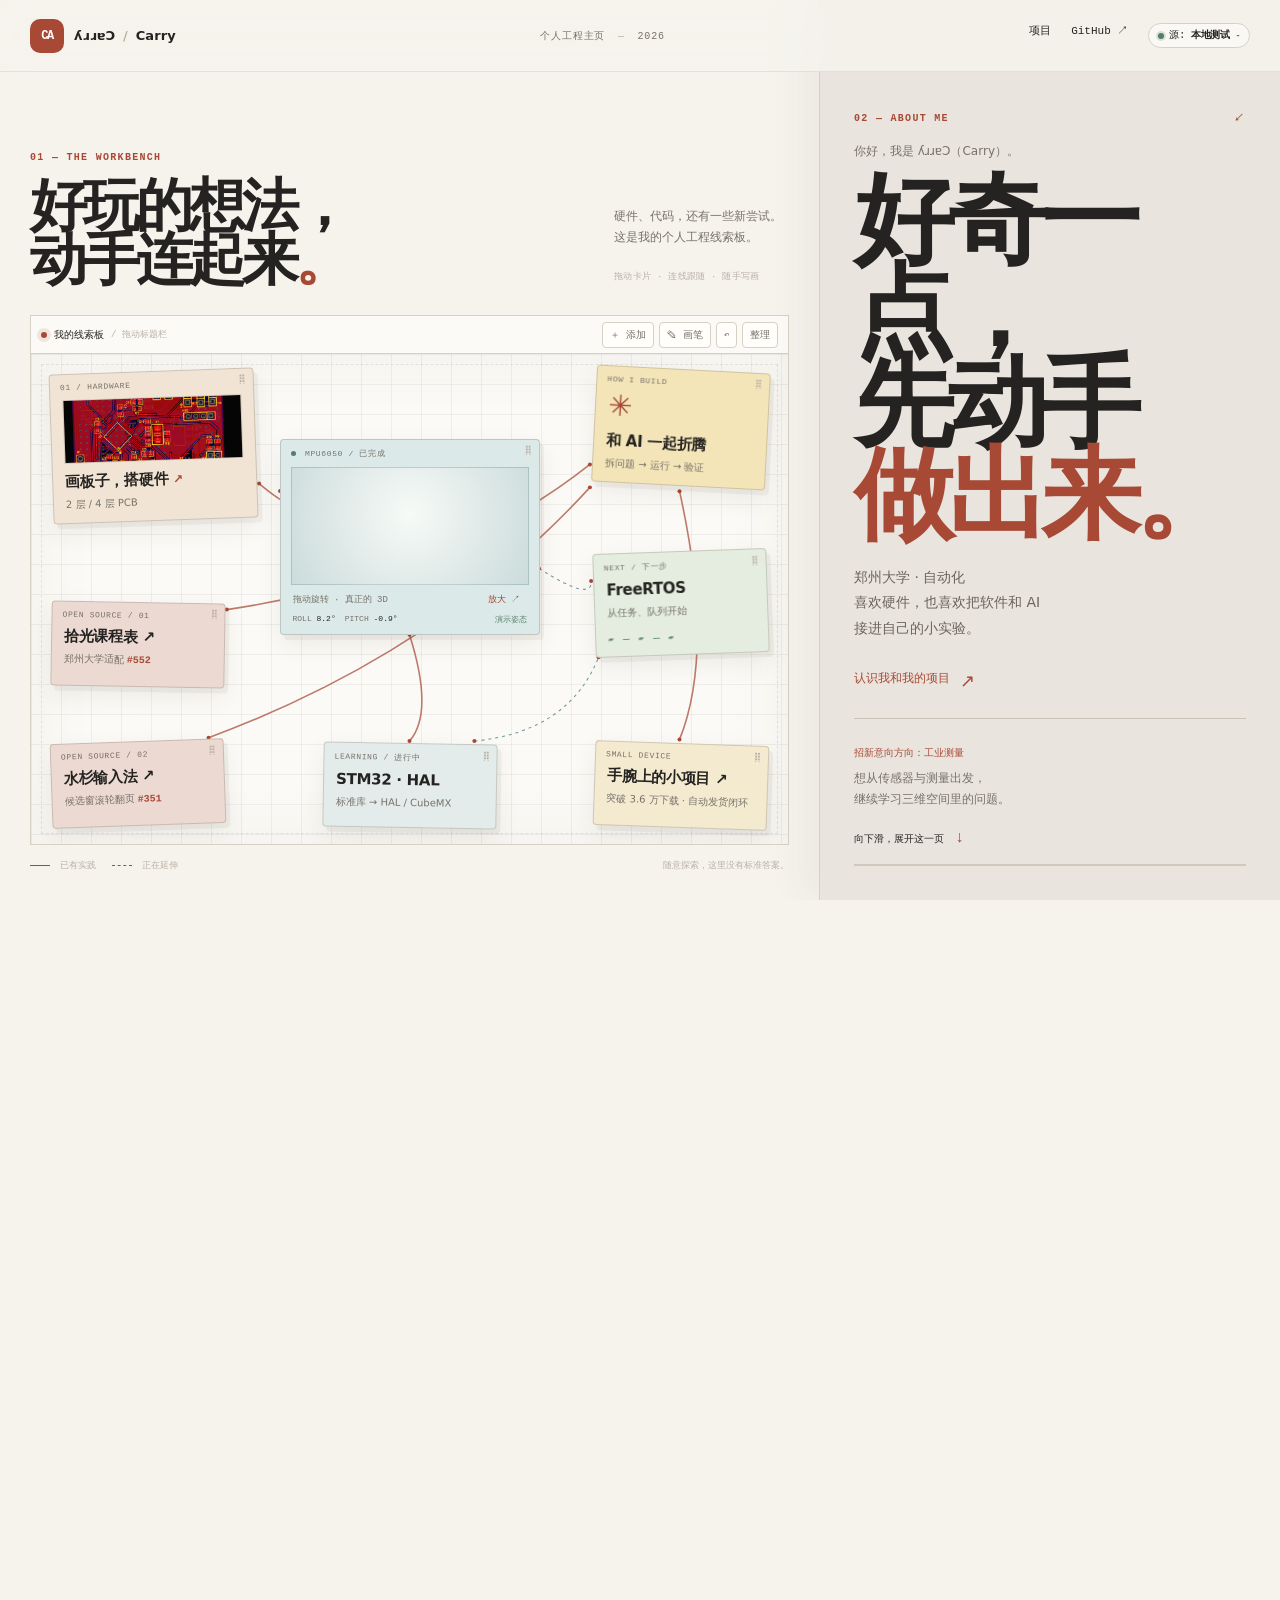
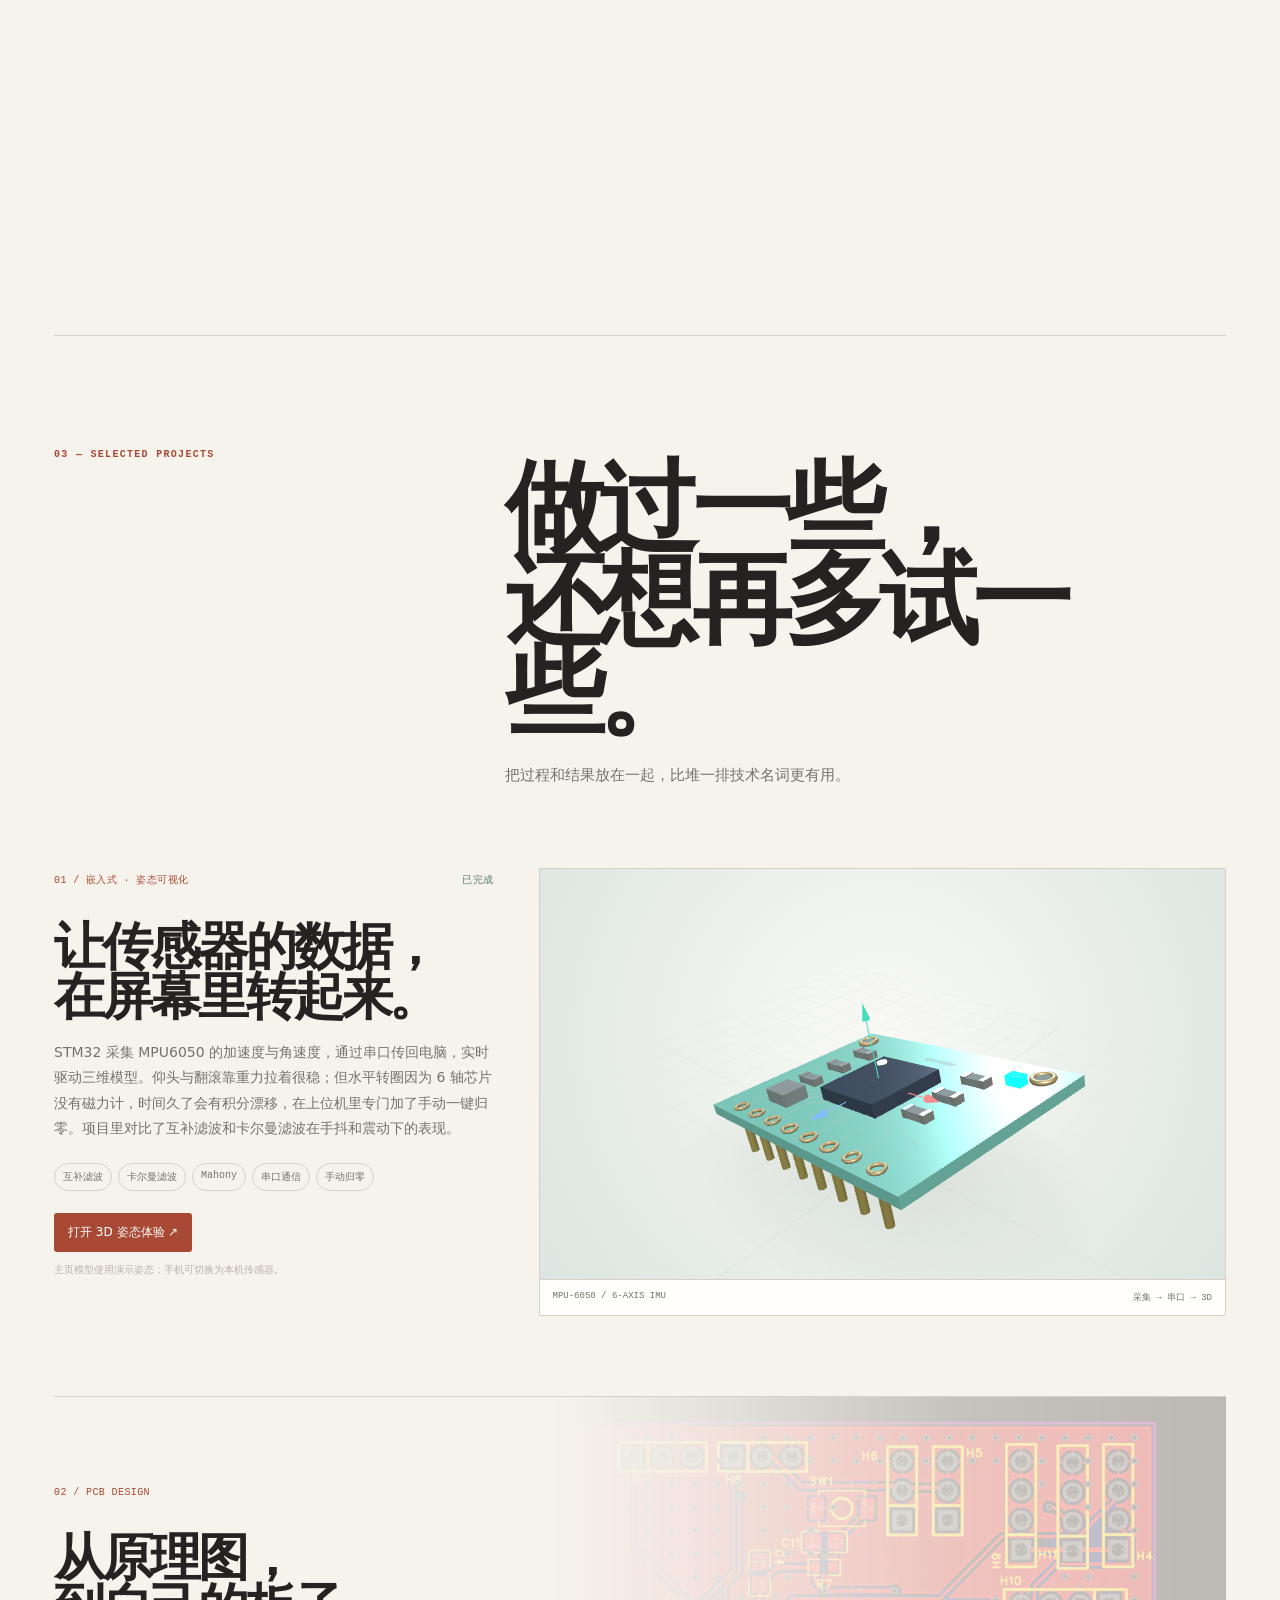
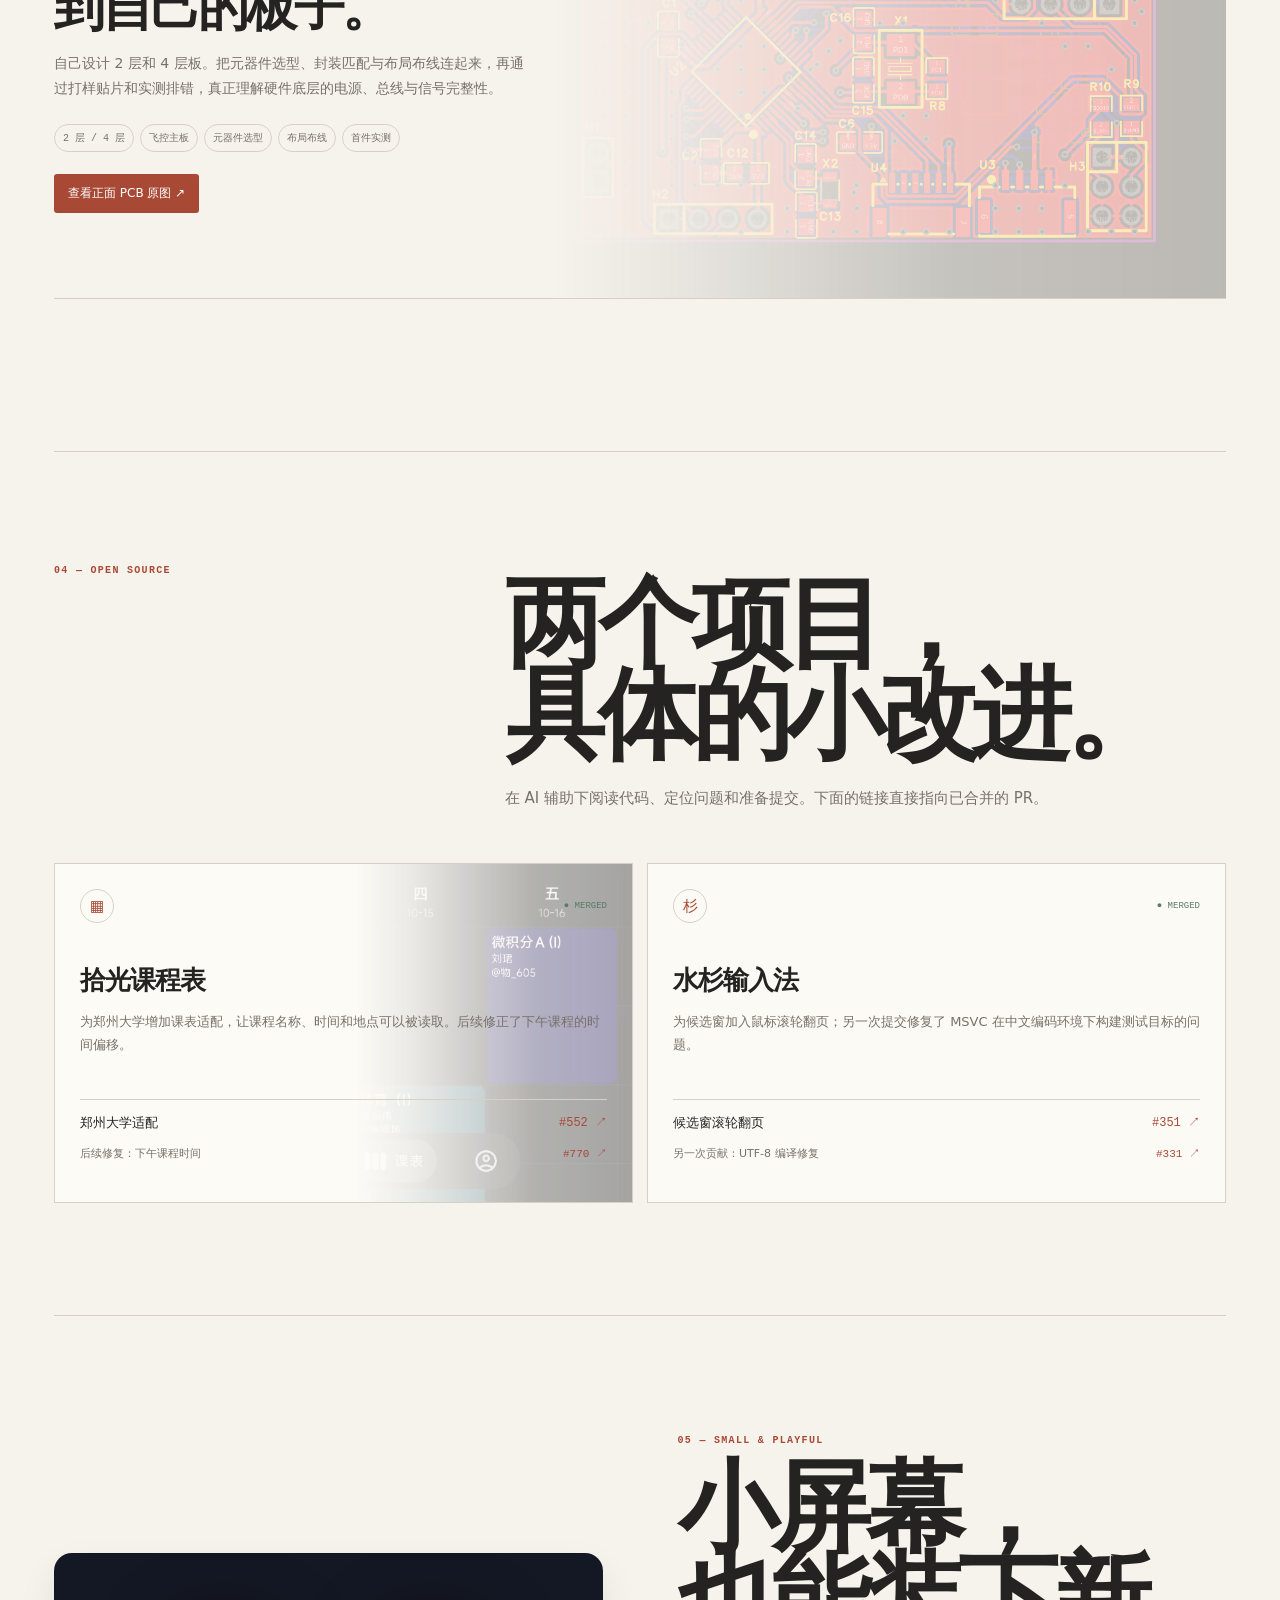
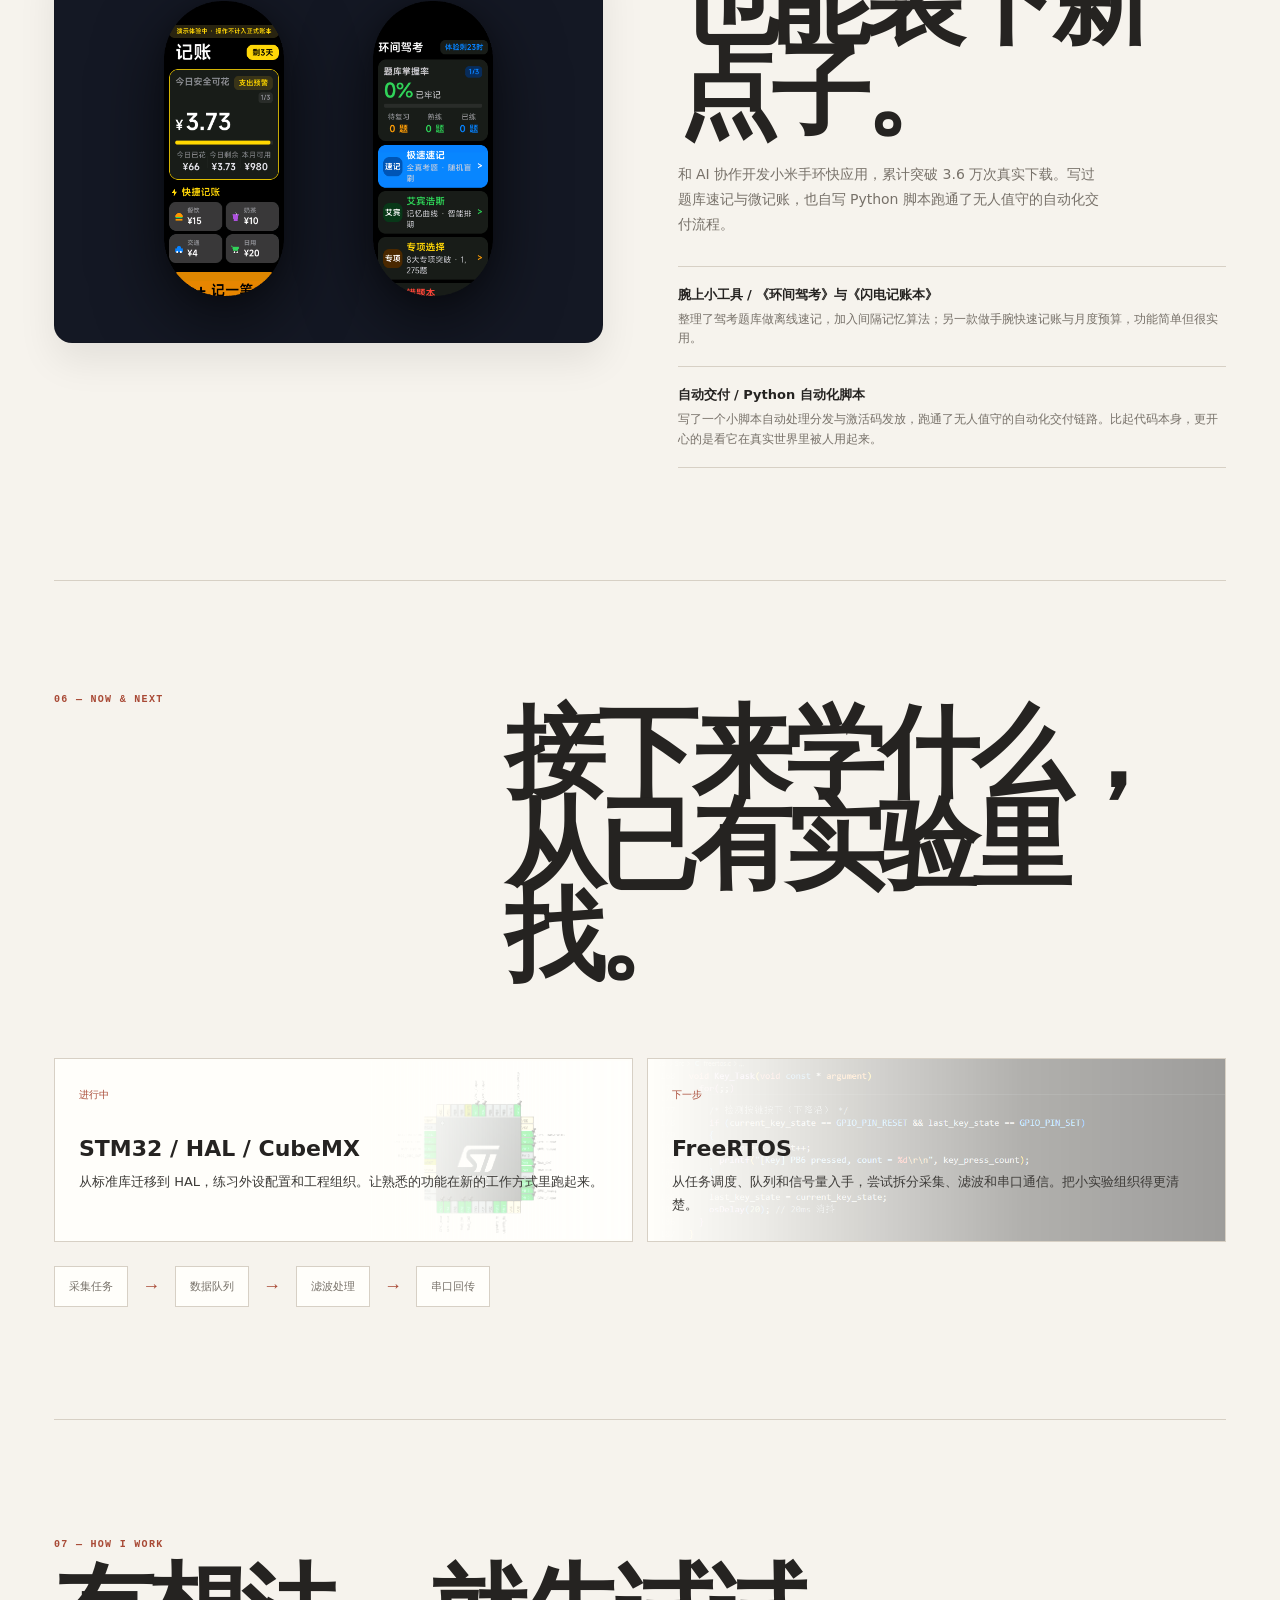
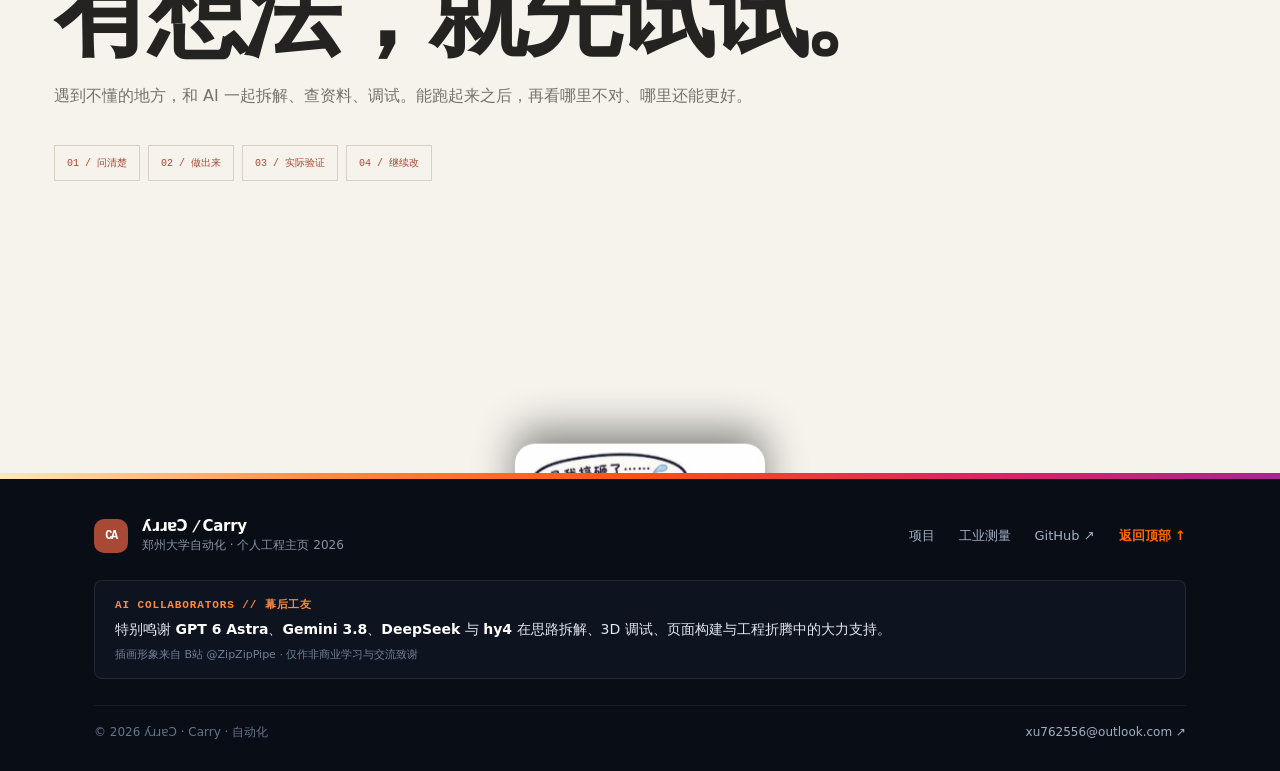
==== index.html @ edf22699 "feat(switcher): wire Netlify mirror (bi-lab-pro.netlify.app) and auto-highlight active source" ====
<!doctype html>
<html lang="zh-CN">
<head>
<meta charset="utf-8"><meta name="viewport" content="width=device-width,initial-scale=1,viewport-fit=cover">
<meta name="theme-color" content="#f6f3ed"><meta name="description" content="ʎɹɹɐƆ (Carry) 的个人工程线索板：PCB、MPU6050 姿态可视化、开源贡献和 AI 协作。">
<title>ʎɹɹɐƆ · Carry · 个人工程线索板</title>
<link rel="icon" href="data:image/svg+xml,%3Csvg xmlns='http://www.w3.org/2000/svg' viewBox='0 0 48 48'%3E%3Crect width='48' height='48' rx='10' fill='%23a84935'/%3E%3Ctext x='8' y='32' fill='white' font-size='24'%3EKR%3C/text%3E%3C/svg%3E">
<link rel="stylesheet" href="assets/v2/site.css">
<script defer src="assets/v2/three.min.js"></script><script defer src="assets/v2/OrbitControls.js"></script><script defer src="assets/v2/imu-model.js"></script><script defer src="assets/v2/scene.js"></script><script defer src="assets/v2/site.js"></script>
</head>
<body>
<a class="skip" href="#projects">跳到项目内容</a>
<header class="site-header"><a href="#top" class="brand"><span class="brand-symbol">CA</span><span>ʎɹɹɐƆ <i>/</i> Carry</span></a><span class="header-center">个人工程主页 <span>—</span> 2026</span><nav><a href="#projects">项目</a><a href="https://github.com/LilyCarry" target="_blank" rel="noopener">GitHub ↗</a><div class="node-switcher" id="node-switcher"><button class="node-toggle" id="node-toggle" aria-haspopup="true" aria-expanded="false" title="切换部署镜像源"><span class="node-dot"></span><span class="node-label">源: <b id="node-current-name">GitHub</b></span><span class="node-arrow">▾</span></button><div class="node-menu" id="node-menu" hidden><div class="node-menu-head">切换镜像源 / SELECT MIRROR</div><div class="node-list"><a class="node-item" href="https://lilycarry.github.io/biped-lab-profile/" data-host="lilycarry.github.io"><div class="node-item-info"><span class="node-name">GitHub Pages</span><span class="node-desc">国际主源 · 实时构建</span></div><span class="node-tag tag-live">主源</span></a><a class="node-item is-placeholder" href="javascript:void(0)" data-target="https://biped-lab-profile.pages.dev/" data-name="Cloudflare Pages"><div class="node-item-info"><span class="node-name">Cloudflare Pages</span><span class="node-desc">全球边缘 CDN · 高速直连</span></div><span class="node-tag tag-placeholder">待挂载</span></a><a class="node-item" href="https://bi-lab-pro.netlify.app/" data-host="bi-lab-pro.netlify.app" data-name="Netlify"><div class="node-item-info"><span class="node-name">Netlify</span><span class="node-desc">全冗余备用集群</span></div><span class="node-tag tag-live">实时</span></a><a class="node-item is-placeholder" href="javascript:void(0)" data-target="#" data-name="AliCloud 专线"><div class="node-item-info"><span class="node-name">AliCloud 专线</span><span class="node-desc">国内云主机 · 物理冷备</span></div><span class="node-tag tag-placeholder">内部备用</span></a></div></div></div></nav></header>
<main id="top">
<section class="hero-track" id="hero-track" aria-label="互动线索板与个人介绍">
<div class="hero-sticky" id="hero-sticky">
<div class="workbench" id="workbench">
<div class="board-intro"><div><div class="eyebrow">01 — THE WORKBENCH</div><h1>好玩的想法，<br>动手连起来<span>。</span></h1></div><div class="intro-side"><p>硬件、代码，还有一些新尝试。<br>这是我的个人工程线索板。</p><span class="hint-desktop">拖动卡片 · 连线跟随 · 随手写画</span><span class="hint-mobile">点开项目，或试试 3D 姿态互动</span></div></div>
<div class="board-shell">
<div class="board-bar"><span class="board-label"><span class="live-dot"></span> 我的线索板 <small>/ 拖动标题栏</small></span><div class="tools"><button id="add-clue" aria-label="添加便签或贴纸">＋ 添加</button><button id="pen-toggle" aria-pressed="false">✎ 画笔</button><button id="undo-ink" title="撤销上一笔">↶</button><button id="arrange" title="恢复预设节点位置，保留你的便签">整理</button></div><button class="mobile-model" data-model-open>体验 3D ↗</button></div>
<div class="board" id="board"><svg id="threads" aria-hidden="true"></svg><canvas id="ink" aria-label="涂鸦层"></canvas>
<article class="clue clue-pcb" data-id="pcb" data-x="0.015" data-y="0.015" style="--tilt:-2deg"><div class="drag-handle"><span>01 / HARDWARE</span><span>⠿</span></div><a href="#pcb-project" class="clue-link"><img src="assets/fc_pcb_top.png" alt="四层 PCB 的实际布局截图"><strong>画板子，搭硬件 <span>↗</span></strong><small>2 层 / 4 层 PCB</small></a></article>
<article class="clue clue-imu" data-id="imu" data-x="0.50" data-y="0.27" style="--tilt:0deg"><div class="drag-handle"><span><b class="tiny-dot"></b> MPU6050 / 已完成</span><span>⠿</span></div><div class="model-viewport" id="mini-stage" aria-label="可旋转的 MPU6050 三维模型"><span class="model-loading">正在载入三维模型…</span></div><div class="model-caption"><span>拖动旋转 · 真正的 3D</span><button data-model-open aria-label="放大 MPU6050 三维模型">放大 ↗</button></div><div class="mini-telemetry"><span>ROLL <b data-mini-roll>0.0°</b></span><span>PITCH <b data-mini-pitch>0.0°</b></span><span class="demo-badge">演示姿态</span></div></article>
<article class="clue clue-ai" data-id="ai" data-x="0.985" data-y="0.01" style="--tilt:3deg"><div class="drag-handle"><span>HOW I BUILD</span><span>⠿</span></div><a class="clue-link" href="#approach"><span class="pixel-star" aria-hidden="true">✳</span><strong>和 AI 一起折腾</strong><small>拆问题 → 运行 → 验证</small></a></article>
<article class="clue clue-pr" data-id="schedule" data-x="0.015" data-y="0.62" style="--tilt:1deg"><div class="drag-handle"><span>OPEN SOURCE / 01</span><span>⠿</span></div><a href="https://github.com/ShiGuangSchedule/shiguang_warehouse/pull/552" target="_blank" rel="noopener" class="clue-link"><strong>拾光课程表 ↗</strong><small>郑州大学适配 <b>#552</b></small></a></article>
<article class="clue clue-pr" data-id="ime" data-x="0.015" data-y="0.985" style="--tilt:-2deg"><div class="drag-handle"><span>OPEN SOURCE / 02</span><span>⠿</span></div><a href="https://github.com/metasequoiaime/msime-windows/pull/351" target="_blank" rel="noopener" class="clue-link"><strong>水杉输入法 ↗</strong><small>候选窗滚轮翻页 <b>#351</b></small></a></article>
<article class="clue clue-learn" data-id="rtos" data-x="0.985" data-y="0.51" style="--tilt:-2deg"><div class="drag-handle"><span>NEXT / 下一步</span><span>⠿</span></div><a href="#learning" class="clue-link"><strong>FreeRTOS</strong><small>从任务、队列开始</small><span class="task-icons">▰ ─ ▰ ─ ▰</span></a></article>
<article class="clue clue-hal" data-id="hal" data-x="0.50" data-y="0.99" style="--tilt:1deg"><div class="drag-handle"><span>LEARNING / 进行中</span><span>⠿</span></div><a href="#learning" class="clue-link"><strong>STM32 · HAL</strong><small>标准库 → HAL / CubeMX</small></a></article>
<article class="clue clue-band" data-id="band" data-x="0.985" data-y="0.99" style="--tilt:2deg"><div class="drag-handle"><span>SMALL DEVICE</span><span>⠿</span></div><a href="#band-project" class="clue-link"><strong>手腕上的小项目 ↗</strong><small>突破 3.6 万下载 · 自动发货闭环</small></a></article>
</div>
<div class="board-foot"><span><i class="legend-line"></i> 已有实践 <i class="legend-line dashed"></i> 正在延伸</span><span>随意探索，这里没有标准答案。</span></div>
</div></div>
<aside class="feature-panel" id="feature-panel"><div class="panel-compact" id="panel-compact"><div class="eyebrow">02 — ABOUT ME <span>↙</span></div><div class="compact-body"><span class="name-label">你好，我是 ʎɹɹɐƆ（Carry）。</span><h2>好奇一点，<br>先动手<br><em>做出来。</em></h2><p>郑州大学 · 自动化<br>喜欢硬件，也喜欢把软件和 AI<br>接进自己的小实验。</p><a href="#direction" class="panel-cta">认识我和我的项目 <span>↗</span></a></div><div class="compact-bottom"><span class="direction-tag">招新意向方向：工业测量</span><p>想从传感器与测量出发，<br>继续学习三维空间里的问题。</p><button id="expand-button">向下滑，展开这一页 <span>↓</span></button><div class="scroll-meter"><span></span></div></div></div>
<div class="panel-full" id="panel-full" aria-hidden="true" inert><canvas id="pointcloud-canvas" class="pointcloud-canvas" aria-hidden="true"></canvas><div class="full-header"><span class="eyebrow">02 — A CLOSER LOOK</span><span>郑州大学自动化 · 个人工程主页</span></div><div class="full-grid"><div><span class="name-label">双足实验室招新意向 // 工业测量与 3D</span><h2><span class="nobr">工业测量</span><span>，</span><br><span class="nobr">从一个真实的</span><br><em>问题开始。</em></h2><p>做过 PCB，也把 MPU6050 的数据变成了电脑上的三维姿态。我想沿着这些实验继续学，理解怎样采集可靠的数据、看清误差，再把结果用起来。</p><a class="text-link" href="#projects">往下看具体项目 ↘</a></div><div class="full-notes"><div><span>01 / 已有实践</span><h3>跑通基础链路</h3><p>2 / 4 层 PCB 打样调试、MPU6050 姿态采集；也做过很基础的 DHT22 温湿度与红外人在雷达，用来对房间状态做简单量化。知道怎么把物理量变成数字，但也切实体会到漂移和噪声有多烦人。</p></div><div><span>02 / 为什么是测量</span><h3>看清现实的尺度</h3><p>控制的前提是测量。不管是运动体姿态还是空间重建，只要传感器测不准、有漂移，上层的决策和模型就无从谈起。</p></div><div><span>03 / 想尝试的方向</span><h3>把真实世界量准</h3><p>无论是机械臂抓零件还是机器人走平路，第一步都得先知道眼前的东西有多远、歪了多少度。未来想在实验室学习工业相机与测距传感器的标定和测量，搞明白怎么在震动和反光里把干扰滤掉，把物理世界量得稳稳当当。</p></div></div></div><div class="full-footer"><span>硬件 → 数据 → 滤波纠偏 → 三维空间</span><span>继续向下，查看项目 ↓</span></div></div>
</aside></div></section>
<div class="page-content">
<section class="direction-mobile" id="direction"><span class="eyebrow">双足实验室招新 · 意向方向：工业测量</span><h2><span class="nobr">从基础传感器，</span><br><span class="nobr">到把空间和距离量准。</span></h2><p>做过温湿度、人体红外和 MPU6050 姿态。最直观的体会就是：现实里的传感器全是噪声和抖动，如果前面测不准，后面算得再漂亮也没用。未来想在实验室系统学习工业测量，理解怎样用相机和测距传感器看清真实空间里的尺寸、距离与误差。</p></section>
<section class="section" id="projects"><div class="section-heading"><span class="eyebrow">03 — SELECTED PROJECTS</span><div><h2>做过一些，<br>还想再多试一些。</h2><p>把过程和结果放在一起，比堆一排技术名词更有用。</p></div></div>
<article class="project-feature" id="imu-project"><div class="project-copy"><div class="project-meta"><span>01 / 嵌入式 · 姿态可视化</span><span class="status">已完成</span></div><h3>让传感器的数据，<br>在屏幕里转起来。</h3><p>STM32 采集 MPU6050 的加速度与角速度，通过串口传回电脑，实时驱动三维模型。仰头与翻滚靠重力拉着很稳；但水平转圈因为 6 轴芯片没有磁力计，时间久了会有积分漂移，在上位机里专门加了手动一键归零。项目里对比了互补滤波和卡尔曼滤波在手抖和震动下的表现。</p><div class="chips"><span>互补滤波</span><span>卡尔曼滤波</span><span>Mahony</span><span>串口通信</span><span>手动归零</span></div><button class="solid-button" data-model-open>打开 3D 姿态体验 ↗</button><small class="note-text">主页模型使用演示姿态；手机可切换为本机传感器。</small></div><div class="imu-illustration"><div class="project-scene" id="project-stage" aria-label="MPU6050 三维板卡预览"></div><div class="technical-caption"><span>MPU-6050 / 6-AXIS IMU</span><span>采集 → 串口 → 3D</span></div></div></article>
<article class="pcb-feature" id="pcb-project">
  <!-- Front PCB board as full-height section backdrop with horizontal gradient fade -->
  <div class="section-backdrop-pcb" aria-hidden="true">
    <img src="assets/fc_pcb_top.png" alt="飞控 PCB 正面板">
  </div>
  <div class="project-copy pcb-copy">
    <div class="project-meta">02 / PCB DESIGN</div>
    <h3>从原理图，<br>到自己的板子。</h3>
    <p>自己设计 2 层和 4 层板。把元器件选型、封装匹配与布局布线连起来，再通过打样贴片和实测排错，真正理解硬件底层的电源、总线与信号完整性。</p>
    <div class="chips">
      <span>2 层 / 4 层</span>
      <span>飞控主板</span>
      <span>元器件选型</span>
      <span>布局布线</span>
      <span>首件实测</span>
    </div>
    <button class="solid-button" data-image="assets/fc_pcb_top.png" data-caption="飞控 PCB 正面板顶层布局">查看正面 PCB 原图 ↗</button>
  </div>
</article>
</section>
<section class="section" id="opensource">
  <div class="section-heading"><span class="eyebrow">04 — OPEN SOURCE</span><div><h2>两个项目，<br>具体的小改进。</h2><p>在 AI 辅助下阅读代码、定位问题和准备提交。下面的链接直接指向已合并的 PR。</p></div></div>

  <div class="pr-grid"><article class="pr-card pr-card-shiguang"><div class="schedule-card-watermark" aria-hidden="true"><img src="assets/shiguang_schedule.jpg" alt="郑州大学课表示例"></div><div class="pr-head"><span class="project-icon">▦</span><span class="merged">● MERGED</span></div><h3>拾光课程表</h3><p>为郑州大学增加课表适配，让课程名称、时间和地点可以被读取。后续修正了下午课程的时间偏移。</p><a class="pr-main" href="https://github.com/ShiGuangSchedule/shiguang_warehouse/pull/552" target="_blank" rel="noopener"><span>郑州大学适配</span><b>#552 ↗</b></a><a class="pr-secondary" href="https://github.com/ShiGuangSchedule/shiguang_warehouse/pull/770" target="_blank" rel="noopener">后续修复：下午课程时间 <span>#770 ↗</span></a></article>
<article class="pr-card"><div class="pr-head"><span class="project-icon">杉</span><span class="merged">● MERGED</span></div><h3>水杉输入法</h3><p>为候选窗加入鼠标滚轮翻页；另一次提交修复了 MSVC 在中文编码环境下构建测试目标的问题。</p><a class="pr-main" href="https://github.com/metasequoiaime/msime-windows/pull/351" target="_blank" rel="noopener"><span>候选窗滚轮翻页</span><b>#351 ↗</b></a><a class="pr-secondary" href="https://github.com/metasequoiaime/msime-windows/pull/331" target="_blank" rel="noopener">另一次贡献：UTF-8 编译修复 <span>#331 ↗</span></a></article></div>
</section>
<section class="section other-projects" id="band-project"><div class="band-visual"><div class="band-pill-wrapper"><img src="assets/wrist_ledger_1.png" alt="小米手环闪电记账本界面" loading="lazy"><img src="assets/wrist_driver_1.png" alt="小米手环驾考应用界面" loading="lazy"></div></div><div><span class="eyebrow">05 — SMALL & PLAYFUL</span><h2>小屏幕，<br>也能装下新点子。</h2><p>和 AI 协作开发小米手环快应用，累计突破 3.6 万次真实下载。写过题库速记与微记账，也自写 Python 脚本跑通了无人值守的自动化交付流程。</p><div class="small-experiments"><div><b>腕上小工具 / 《环间驾考》与《闪电记账本》</b><p>整理了驾考题库做离线速记，加入间隔记忆算法；另一款做手腕快速记账与月度预算，功能简单但很实用。</p></div><div><b>自动交付 / Python 自动化脚本</b><p>写了一个小脚本自动处理分发与激活码发放，跑通了无人值守的自动化交付链路。比起代码本身，更开心的是看它在真实世界里被人用起来。</p></div></div></div></section>
<section class="section" id="learning">
  <div class="section-heading"><span class="eyebrow">06 — NOW & NEXT</span><div><h2>接下来学什么，<br>从已有实验里找。</h2></div></div>
  <div class="learning-grid"><article class="learning-cubemx"><div class="cubemx-card-watermark" aria-hidden="true"><img src="assets/cubemx_pinout.png" alt="STM32CubeMX 引脚分配"></div><span class="tag">进行中</span><h3>STM32 / HAL / CubeMX</h3><p>从标准库迁移到 HAL，练习外设配置和工程组织。让熟悉的功能在新的工作方式里跑起来。</p></article><article class="learning-freertos"><div class="hal-code-watermark" aria-hidden="true"><img src="assets/vscode_code.png" alt="FreeRTOS 任务工程源码"></div><span class="tag">下一步</span><h3>FreeRTOS</h3><p>从任务调度、队列和信号量入手，尝试拆分采集、滤波和串口通信。把小实验组织得更清楚。</p></article></div><div class="task-flow"><span>采集任务</span><i>→</i><span>数据队列</span><i>→</i><span>滤波处理</span><i>→</i><span>串口回传</span></div>
</section>
<section class="section approach" id="approach"><span class="eyebrow">07 — HOW I WORK</span><h2>有想法，就先试试。</h2><p>遇到不懂的地方，和 AI 一起拆解、查资料、调试。能跑起来之后，再看哪里不对、哪里还能更好。</p><div class="approach-steps"><span>01 / 问清楚</span><span>02 / 做出来</span><span>03 / 实际验证</span><span>04 / 继续改</span></div></section>

</div>

<!-- Mistral-Style Dark Footer Track with Mascot Runway -->

<!-- Mistral-Style Clean Dark Footer with Zero Bottom Blank Space -->
<footer class="site-footer" id="site-footer">
  <!-- Centered Mascot Pop-up (Rises directly from behind the rainbow sunset stripe on bottom overscroll) -->
  <div class="mascot-stage" id="mascot-stage" aria-hidden="true">
    <div class="mascot-frame">
      <img src="assets/deepseek_maid.jpg" alt="DeepSeek 大肥鱼女仆 - ZipZipPipe" class="mascot-img" id="mascot-click-img" title="戳我一下~">
    </div>
  </div>

  <!-- Retro Sunset Stripe (Mistral Signature atop the dark bar) -->
  <div class="sunset-stripe" aria-hidden="true"></div>

  <!-- Dark Footer Content -->
  <div class="mistral-footer-content">
    <div class="footer-inner">
      <div class="mistral-footer-row">
        <div class="footer-brand">
          <span class="brand-symbol">CA</span>
          <div class="footer-brand-info">
            <strong>ʎɹɹɐƆ <i>/</i> Carry</strong>
            <small>郑州大学自动化 · 个人工程主页 2026</small>
          </div>
        </div>

        <nav class="footer-nav">
          <a href="#projects">项目</a>
          <a href="#direction">工业测量</a>
          <a href="https://github.com/LilyCarry" target="_blank" rel="noopener">GitHub ↗</a>
          <a href="#top" class="footer-back-top">返回顶部 ↑</a>
        </nav>
      </div>

      <!-- Clean AI Acknowledgments inside the dark footer -->
      <div class="footer-ack-bar">
        <div class="footer-ack-tag">AI COLLABORATORS // 幕后工友</div>
        <p class="footer-ack-text">
          特别鸣谢 <strong>GPT 6 Astra</strong>、<strong>Gemini 3.8</strong>、<strong>DeepSeek</strong> 与 <strong>hy4</strong> 在思路拆解、3D 调试、页面构建与工程折腾中的大力支持。
        </p>
        <span class="footer-ack-sub">插画形象来自 B站 @ZipZipPipe · 仅作非商业学习与交流致谢</span>
      </div>

      <div class="mistral-footer-bottom">
        <span>© 2026 ʎɹɹɐƆ · Carry · 自动化</span>
        <a href="mailto:xu762556@outlook.com">xu762556@outlook.com ↗</a>
      </div>
    </div>
  </div>
</footer>
</main>
<dialog id="model-dialog" class="model-dialog"><div class="dialog-header"><div><span class="eyebrow">INTERACTIVE / MPU6050</span><h2>让模型跟着你动。</h2></div><button class="close" data-close aria-label="关闭模型窗口">×</button></div><div id="full-stage" class="full-stage"></div><div class="model-control"><button data-mode="demo" class="active">演示姿态</button><button data-mode="manual">自由查看</button><button data-mode="phone">使用手机姿态</button><button id="calibrate">归零 / 重置视角</button></div><p id="sensor-status" role="status">演示姿态：可拖动旋转视角。这里展示的是模拟运动，不是已连接的 MPU6050 数据。</p><div class="readings"><span>ROLL <b id="read-roll">0.0°</b></span><span>PITCH <b id="read-pitch">0.0°</b></span><span>YAW <b id="read-yaw">0.0°</b></span></div></dialog>
<dialog id="note-dialog" class="note-dialog"><form id="note-form"><div class="dialog-header"><h2 id="note-heading">留一条新线索。</h2><button type="button" class="close" data-close aria-label="关闭">×</button></div><label for="note-type">线索类型</label><select id="note-type"><option value="idea">灵感便签</option><option value="experiment">实验记录</option><option value="sticker">图标贴纸</option></select><label for="note-text">写点什么</label><textarea id="note-text" maxlength="100" rows="3">新想法：先做一个能运行的小版本。</textarea><label for="note-icon">选一个图标</label><select id="note-icon"><option value="✳">✳ 灵感</option><option value="▧">▧ 芯片</option><option value="⌘">⌘ 代码</option><option value="↗">↗ 下一步</option><option value="⚡">⚡ 动手</option><option value="✓">✓ 完成</option></select><p class="note-text">只保存在这台设备的浏览器中。双击便签可再次编辑。</p><div class="form-actions"><button type="button" id="delete-note" hidden>删除这张</button><button type="submit" class="solid-button">贴到线索板</button></div></form></dialog>
<dialog id="image-dialog" class="image-dialog"><button class="close" data-close aria-label="关闭大图">×</button><img id="large-image" alt=""><p id="large-caption"></p></dialog>
<div id="toast" role="status"></div>
<script>
(() => {
  const switcher = document.getElementById('node-switcher');
  if (!switcher) return;
  const toggle = document.getElementById('node-toggle');
  const menu = document.getElementById('node-menu');
  const labelEl = document.getElementById('node-current-name');
  const toastEl = document.getElementById('toast');

  const host = window.location.hostname.toLowerCase();
  let currentName = 'GitHub';
  if (host.includes('pages.dev')) currentName = 'Cloudflare';
  else if (host.includes('netlify.app')) currentName = 'Netlify';
  else if (host.includes('localhost') || host.includes('127.0.0.1')) currentName = '本地测试';
  else if (host.includes('lilycarry.github.io')) currentName = 'GitHub';
  if (labelEl) labelEl.textContent = currentName;

  // 高亮当前在用的源: 按 hostname 精确匹配 data-host
  menu.querySelectorAll('.node-item').forEach(item => {
    const h = (item.dataset.host || '').toLowerCase();
    item.classList.toggle('is-active', !!h && host === h);
  });

  function showToastMsg(msg) {
    if (toastEl) {
      toastEl.textContent = msg;
      toastEl.classList.add('show');
      clearTimeout(toastEl.timer);
      toastEl.timer = setTimeout(() => toastEl.classList.remove('show'), 2800);
    }
  }

  toggle.addEventListener('click', (e) => {
    e.stopPropagation();
    const willOpen = menu.hidden;
    menu.hidden = !willOpen;
    toggle.setAttribute('aria-expanded', String(willOpen));
    switcher.classList.toggle('is-open', willOpen);
  });

  document.addEventListener('click', (e) => {
    if (!switcher.contains(e.target)) {
      menu.hidden = true;
      toggle.setAttribute('aria-expanded', 'false');
      switcher.classList.remove('is-open');
    }
  });

  menu.querySelectorAll('.node-item').forEach(item => {
    item.addEventListener('click', (e) => {
      if (item.classList.contains('is-placeholder')) {
        e.preventDefault();
        const name = item.dataset.name || '该节点';
        showToastMsg(`[${name}] 正在进行多源接入中，请先使用 GitHub Pages 主源`);
        menu.hidden = true;
        toggle.setAttribute('aria-expanded', 'false');
        switcher.classList.remove('is-open');
      }
    });
  });
})();
</script>

</body></html>
---- assets/v2/site.css ----
:root{--paper:#f6f3ed;--board:#fbfaf6;--ink:#252321;--muted:#777169;--faint:#b9b1a6;--line:#d7d0c5;--red:#a84935;--red-soft:#ecd9d1;--blue:#3f7180;--blue-soft:#dbe9e8;--yellow:#d6aa42;--yellow-soft:#f3e5b8;--green:#557d67;--white:#fffefa;--shadow:0 18px 42px rgba(57,45,34,.12);--sans:Inter,ui-sans-serif,system-ui,-apple-system,BlinkMacSystemFont,"Segoe UI","PingFang SC","Microsoft YaHei",sans-serif;--mono:"SFMono-Regular",Consolas,"Liberation Mono",monospace}*{box-sizing:border-box}html{scroll-behavior:smooth}body{margin:0;background:var(--paper);color:var(--ink);font-family:var(--sans);-webkit-font-smoothing:antialiased;overflow-x:hidden}body.modal-open{overflow:hidden}button,input,textarea,select{font:inherit}button{cursor:pointer}a{color:inherit}.skip{position:fixed;z-index:100;top:-60px;left:16px;padding:10px 14px;background:var(--ink);color:#fff}.skip:focus{top:16px}.site-header{position:fixed;z-index:30;top:0;left:0;right:0;height:72px;display:flex;align-items:center;justify-content:space-between;padding:0 30px;background:rgba(246,243,237,.84);border-bottom:1px solid rgba(215,208,197,.55);backdrop-filter:blur(14px)}.brand{display:flex;align-items:center;gap:10px;text-decoration:none;font-size:13px;font-weight:750;letter-spacing:.01em}.brand i{font-style:normal;color:var(--faint);margin:0 3px}.brand-symbol{position:relative;display:grid;place-items:center;width:34px;height:34px;border-radius:10px;background:var(--red);color:#fff;font:700 12px var(--mono);letter-spacing:-.12em}.brand-symbol span{position:absolute;right:-6px;bottom:-5px;display:grid;place-items:center;width:14px;height:14px;border:2px solid var(--paper);border-radius:50%;background:var(--yellow);color:var(--ink);font:700 10px var(--sans);letter-spacing:0}.header-center{color:var(--muted);font:10px var(--mono);letter-spacing:.08em;text-transform:uppercase}.header-center span{color:var(--faint);padding:0 6px}.site-header nav{display:flex;gap:20px;font:11px var(--mono)}.site-header nav a{text-decoration:none}.site-header nav a:hover{color:var(--red)}.eyebrow{color:var(--red);font:700 10px/1.4 var(--mono);letter-spacing:.13em;text-transform:uppercase}.hero-track{position:relative;height:215svh}.hero-sticky{position:sticky;top:0;height:100svh;min-height:680px;overflow:hidden}.workbench{position:absolute;inset:0 auto 0 0;width:64%;padding:105px 30px 28px;background:var(--paper);transition:opacity .08s linear}.board-intro{position:absolute;z-index:4;top:105px;left:30px;right:30px;height:200px;display:flex;align-items:flex-start;justify-content:space-between;gap:32px;pointer-events:none}.board-intro h1{margin:13px 0 0;max-width:560px;font-size:clamp(44px,5.6vw,78px);line-height:.96;letter-spacing:-.07em}.board-intro h1 span{color:var(--red)}.intro-side{max-width:210px;padding-top:7px;color:var(--muted);font-size:12px;line-height:1.75}.intro-side p{margin:0}.hint-desktop,.hint-mobile{display:block;margin-top:22px;color:var(--faint);font:9px var(--mono);line-height:1.6;letter-spacing:.03em}.hint-mobile{display:none}.board-shell{position:absolute;inset:315px 30px 28px;min-width:0}.board-bar{position:relative;z-index:12;height:38px;display:flex;align-items:center;justify-content:space-between;gap:10px;padding:0 10px;border:1px solid var(--line);border-bottom:0;background:rgba(255,254,250,.72);font:10px var(--mono)}.board-label{display:flex;align-items:center;gap:7px;white-space:nowrap}.board-label small{color:var(--faint);font-size:9px}.live-dot{width:6px;height:6px;border-radius:50%;background:var(--red);box-shadow:0 0 0 4px rgba(168,73,53,.12)}.tools{display:flex;gap:5px}.tools button,.mobile-model{border:1px solid var(--line);border-radius:4px;background:var(--white);color:var(--muted);font:10px var(--mono);padding:5px 7px}.tools button:hover,.tools button.active,.mobile-model:hover{border-color:var(--red);color:var(--red)}.mobile-model{display:none}.board{position:relative;height:calc(100% - 65px);min-height:270px;overflow:hidden;border:1px solid var(--line);background-color:var(--board);background-image:linear-gradient(rgba(106,98,88,.08) 1px,transparent 1px),linear-gradient(90deg,rgba(106,98,88,.08) 1px,transparent 1px);background-size:30px 30px;box-shadow:inset 0 0 70px rgba(94,77,55,.06)}.board:before{content:"";position:absolute;inset:10px;border:1px dashed rgba(117,105,92,.15);pointer-events:none}.board-foot{height:27px;display:flex;align-items:end;justify-content:space-between;color:var(--faint);font:9px var(--mono)}.legend-line{display:inline-block;width:20px;margin:0 5px 2px 0;border-top:1px solid var(--red)}.legend-line.dashed{margin-left:10px;border-top-style:dashed;border-top-color:var(--blue)}#threads,#ink{position:absolute;inset:0;width:100%;height:100%}#threads{z-index:1;pointer-events:none}.connection{fill:none;stroke:#a9a096;stroke-width:1.05;opacity:.72}.connection.core{stroke:var(--red);stroke-width:1.6}.connection.future{stroke:var(--blue);stroke-dasharray:3 4}.connection-dot{fill:var(--red)}#ink{z-index:15;pointer-events:none}.draw-mode #ink{pointer-events:auto;cursor:crosshair}.clue{position:absolute;z-index:5;width:174px;min-height:85px;padding:10px 12px;border:1px solid rgba(85,73,60,.22);border-radius:4px;background:var(--white);box-shadow:4px 5px 0 rgba(87,73,53,.06),0 9px 24px rgba(61,48,36,.08);transform:rotate(var(--tilt));user-select:none;touch-action:none;transition:box-shadow .18s,border-color .18s}.clue:hover{z-index:20;border-color:var(--red);box-shadow:8px 10px 0 rgba(87,73,53,.08),0 20px 34px rgba(61,48,36,.15)}.clue.dragging{z-index:25;cursor:grabbing;transform:rotate(0);box-shadow:10px 13px 0 rgba(87,73,53,.1),0 24px 42px rgba(61,48,36,.2)}.clue-pcb{width:205px;background:#f1e4d4}.clue-imu{width:260px;padding-bottom:9px;background:var(--blue-soft)}.clue-ai{background:var(--yellow-soft)}.clue-pr{background:var(--red-soft)}.clue-learn{background:#e4eddf}.clue-hal{background:#e3eceb}.clue-band{background:#f3ead0}.drag-handle{display:flex;justify-content:space-between;align-items:center;margin:-2px -2px 8px;color:var(--muted);font:8px var(--mono);letter-spacing:.08em;cursor:grab}.drag-handle span:last-child{font-size:15px;line-height:8px;color:var(--faint);letter-spacing:-.22em}.drag-handle:active{cursor:grabbing}.clue-link{display:block;text-decoration:none}.clue-link strong{display:block;font-size:15px;line-height:1.22;letter-spacing:-.02em}.clue-link strong span{color:var(--red);font-size:12px}.clue-link small{display:block;margin-top:7px;color:var(--muted);font-size:10px;line-height:1.45}.clue-link small b{color:var(--red);font-family:var(--mono)}.clue-pcb img{display:block;width:100%;height:64px;object-fit:cover;object-position:center;border:1px solid rgba(85,73,60,.18);margin-bottom:9px;filter:saturate(.85) contrast(.96)}.tiny-dot{display:inline-block;width:5px;height:5px;margin-right:4px;border-radius:50%;background:var(--green)}.model-viewport{position:relative;height:118px;margin:2px -2px 7px;overflow:hidden;border:1px solid rgba(50,92,100,.22);background:radial-gradient(circle at 50% 40%,#f7faf7,#cbdcdb)}.model-viewport .model-loading{position:absolute;inset:0;display:grid;place-items:center;color:var(--muted);font:9px var(--mono);pointer-events:none}.model-viewport canvas,.project-scene canvas,.full-stage canvas{display:block;width:100%;height:100%}.model-caption{display:flex;justify-content:space-between;align-items:center;color:var(--muted);font:9px var(--mono)}.model-caption button{border:0;background:transparent;color:var(--red);font:9px var(--mono)}.mini-telemetry{display:flex;gap:9px;margin-top:7px;color:var(--muted);font:8px var(--mono)}.mini-telemetry b{color:var(--ink);font-weight:500}.demo-badge{margin-left:auto;color:var(--green)}.pixel-star{display:block;margin-bottom:11px;color:var(--red);font-size:29px;line-height:1}.task-icons{display:block;margin-top:12px;color:var(--green);font:11px var(--mono);letter-spacing:.1em}.note-card{position:absolute;z-index:7;width:160px;min-height:78px;padding:14px 12px 10px;border:0;background:#fff0a7;color:#5d5138;box-shadow:4px 5px 0 rgba(87,73,53,.08);font-size:12px;line-height:1.5;transform:rotate(-2deg);user-select:none;touch-action:none;cursor:grab}.note-card:before{content:"";position:absolute;top:-5px;left:40%;width:30px;height:9px;background:rgba(172,86,67,.25);transform:rotate(-3deg)}.note-card .note-icon{display:block;margin-bottom:5px;color:var(--red);font:15px var(--mono)}.note-card .note-delete{position:absolute;right:4px;top:2px;border:0;background:transparent;color:#8b754e;opacity:0}.note-card:hover .note-delete{opacity:1}.feature-panel{position:absolute;z-index:8;top:0;right:0;width:36%;height:100%;overflow:hidden;background:#e9e5de;border-left:1px solid var(--line);box-shadow:-18px 0 34px rgba(65,51,38,.05)}.panel-compact,.panel-full{height:100%;padding:112px 34px 34px}.panel-compact{display:flex;flex-direction:column}.panel-compact>.eyebrow{display:flex;justify-content:space-between}.compact-body{margin:auto 0}.name-label{color:var(--muted);font-size:12px}.compact-body h2{margin:17px 0 20px;font-size:clamp(38px,4.2vw,65px);line-height:.94;letter-spacing:-.07em}.compact-body h2 em,.panel-full h2 em{font-style:normal;color:var(--red)}.compact-body p{margin:0;color:#6b645c;font-size:14px;line-height:1.8}.panel-cta{display:inline-flex;gap:10px;margin-top:29px;color:var(--red);font-size:12px;text-decoration:none}.panel-cta span{font-size:18px}.compact-bottom{margin-top:auto;padding-top:22px;border-top:1px solid #cbc3b8;color:var(--muted)}.direction-tag{color:var(--red);font:10px var(--mono)}.compact-bottom p{margin:8px 0 18px;font-size:12px;line-height:1.7}.compact-bottom button{border:0;padding:0;background:transparent;color:var(--ink);font:10px var(--mono)}.compact-bottom button span{color:var(--red);font-size:16px;margin-left:5px}.scroll-meter{height:2px;margin-top:17px;background:#d0c8bd}.scroll-meter span{display:block;width:0;height:100%;background:var(--red);transition:width .05s}.panel-full{display:flex;flex-direction:column;opacity:0;transform:translateY(24px);pointer-events:none;transition:opacity .25s,transform .4s}.panel-full.visible{opacity:1;transform:translateY(0);pointer-events:auto}.full-header,.full-footer{display:flex;justify-content:space-between;gap:15px;color:var(--muted);font:9px var(--mono)}.full-grid{display:grid;grid-template-columns:minmax(0,1fr) minmax(230px,.72fr);gap:60px;align-items:center;max-width:980px;margin:auto 0}.full-grid h2{margin:17px 0 22px;font-size:clamp(40px,5vw,74px);line-height:.93;letter-spacing:-.07em}.full-grid>div>p{max-width:520px;color:#69625a;font-size:15px;line-height:1.8}.text-link{display:inline-flex;gap:7px;margin-top:22px;color:var(--red);font-size:12px;text-decoration:none;background:none;border:0;padding:0}.full-notes{display:grid;gap:0;border-top:1px solid #cbc3b8}.full-notes>div{padding:17px 0;border-bottom:1px solid #cbc3b8}.full-notes span{color:var(--red);font:10px var(--mono)}.full-notes h3{margin:10px 0 6px;font-size:17px}.full-notes p{margin:0;color:var(--muted);font-size:12px;line-height:1.65}.full-footer{padding-top:17px;border-top:1px solid #cbc3b8}.page-content{max-width:1240px;margin:0 auto;padding:0 34px 100px}.direction-mobile{display:none}.section{padding:112px 0;border-top:1px solid var(--line);scroll-margin-top:78px}.section-heading{display:grid;grid-template-columns:.75fr 1.35fr;gap:50px;margin-bottom:52px}.section-heading h2{margin:12px 0 0;font-size:clamp(38px,5vw,70px);line-height:.94;letter-spacing:-.07em}.section-heading p{max-width:610px;margin:18px 0 0;color:var(--muted);font-size:15px;line-height:1.75}.project-feature{display:grid;grid-template-columns:.78fr 1.22fr;gap:45px;align-items:stretch;padding:28px 0 0}.project-copy{padding-top:5px}.project-meta{display:flex;justify-content:space-between;gap:15px;color:var(--red);font:10px var(--mono);letter-spacing:.04em;text-transform:uppercase}.status{color:var(--green)}.project-copy h3{margin:34px 0 18px;font-size:clamp(30px,4vw,56px);line-height:.99;letter-spacing:-.06em}.project-copy>p{max-width:470px;color:var(--muted);font-size:14px;line-height:1.8}.chips{display:flex;flex-wrap:wrap;gap:6px;margin:22px 0}.chips span{padding:6px 8px;border:1px solid var(--line);border-radius:999px;color:var(--muted);font:10px var(--mono)}.solid-button{border:0;border-radius:3px;padding:11px 14px;background:var(--red);color:#fff;font-size:12px}.solid-button:hover{background:#8e392b}.note-text{display:block;margin-top:11px;color:var(--faint);font:10px var(--mono);line-height:1.5}.imu-illustration{min-width:0;border:1px solid var(--line);background:var(--white)}.project-scene{height:410px;background:radial-gradient(circle at 50% 42%,#fafaf5,#dce5e1)}.technical-caption{display:flex;justify-content:space-between;padding:11px 13px;border-top:1px solid var(--line);color:var(--muted);font:9px var(--mono)}.pcb-feature{display:grid;grid-template-columns:1.15fr .85fr;gap:45px;align-items:center;margin-top:112px;padding-top:28px;border-top:1px solid var(--line)}.pcb-images{display:grid;grid-template-columns:1fr 1fr;gap:10px}.pcb-images button{position:relative;padding:0;overflow:hidden;border:1px solid var(--line);background:#0b0b0b;text-align:left}.pcb-images img{display:block;width:100%;height:270px;object-fit:cover;transition:transform .3s}.pcb-images button:hover img{transform:scale(1.04)}.pcb-images span{position:absolute;left:10px;bottom:10px;padding:5px 7px;background:rgba(24,22,20,.78);color:#fff;font:10px var(--mono)}.pcb-feature .project-copy h3{font-size:clamp(30px,4vw,53px)}.pr-grid{display:grid;grid-template-columns:1fr 1fr;gap:14px}.pr-card{min-height:340px;padding:25px;border:1px solid var(--line);background:rgba(255,254,250,.7)}.pr-card:hover{border-color:var(--red);transform:translateY(-3px);transition:.2s}.pr-head{display:flex;justify-content:space-between;align-items:center}.project-icon{display:grid;place-items:center;width:34px;height:34px;border:1px solid var(--line);border-radius:50%;color:var(--red);font-size:15px}.merged{color:var(--green);font:9px var(--mono)}.pr-card h3{margin:40px 0 12px;font-size:26px;letter-spacing:-.04em}.pr-card>p{min-height:75px;color:var(--muted);font-size:13px;line-height:1.7}.pr-main{display:flex;justify-content:space-between;gap:10px;padding:14px 0;border-top:1px solid var(--line);text-decoration:none;font-size:13px}.pr-main b{color:var(--red);font:12px var(--mono)}.pr-secondary{display:flex;justify-content:space-between;gap:10px;color:var(--muted);font-size:11px;text-decoration:none}.pr-secondary span{color:var(--red);font-family:var(--mono)}.other-projects{display:grid;grid-template-columns:1fr 1fr;gap:75px;align-items:center}.band-visual{display:flex;align-items:end;justify-content:center;gap:12px;min-height:370px;padding:38px;background:#272827}.band-visual img{width:37%;max-height:270px;object-fit:contain;filter:drop-shadow(0 17px 20px rgba(0,0,0,.25))}.other-projects h2{margin:14px 0 18px;font-size:clamp(37px,4.7vw,64px);line-height:.94;letter-spacing:-.07em}.other-projects>div>p{max-width:430px;color:var(--muted);font-size:14px;line-height:1.8}.small-experiments{display:grid;gap:17px;margin-top:28px;padding-top:17px;border-top:1px solid var(--line)}.small-experiments div{padding-bottom:17px;border-bottom:1px solid var(--line)}.small-experiments b{font-size:13px}.small-experiments p{margin:6px 0 0;color:var(--muted);font-size:12px;line-height:1.65}.learning-grid{display:grid;grid-template-columns:1fr 1fr;gap:14px}.learning-grid article{padding:24px;border:1px solid var(--line);background:var(--white)}.tag{display:inline-block;color:var(--red);font:10px var(--mono)}.learning-grid h3{margin:34px 0 10px;font-size:22px}.learning-grid p{margin:0;color:var(--muted);font-size:13px;line-height:1.75}.task-flow{display:flex;align-items:center;gap:18px;margin-top:24px;color:var(--muted);font:11px var(--mono)}.task-flow span{padding:12px 14px;border:1px solid var(--line);background:var(--white)}.task-flow i{color:var(--red);font-style:normal;font-size:18px}.approach h2{margin:18px 0;font-size:clamp(42px,6vw,88px);line-height:.95;letter-spacing:-.08em}.approach>p{max-width:720px;color:var(--muted);font-size:16px;line-height:1.8}.approach-steps{display:flex;gap:8px;flex-wrap:wrap;margin-top:35px}.approach-steps span{padding:10px 12px;border:1px solid var(--line);color:var(--red);font:10px var(--mono)}footer{display:flex;justify-content:space-between;align-items:center;gap:20px;margin-top:112px;padding-top:24px;border-top:1px solid var(--line);color:var(--muted);font-size:11px}footer .brand{color:var(--ink);font-size:12px}footer>a:last-child{color:var(--red);text-decoration:none}.model-dialog,.note-dialog,.image-dialog{width:min(900px,calc(100vw - 30px));padding:0;border:1px solid var(--line);background:var(--white);color:var(--ink);box-shadow:0 28px 80px rgba(35,29,23,.25)}.model-dialog::backdrop,.note-dialog::backdrop,.image-dialog::backdrop{background:rgba(40,34,28,.38);backdrop-filter:blur(8px)}.dialog-header{display:flex;justify-content:space-between;align-items:start;gap:20px;padding:25px 26px 0}.dialog-header h2{margin:11px 0 0;font-size:32px;letter-spacing:-.06em}.close{width:32px;height:32px;border:1px solid var(--line);border-radius:50%;background:transparent;color:var(--ink);font-size:20px;line-height:1}.close:hover{border-color:var(--red);color:var(--red)}.full-stage{height:440px;margin:22px 26px 0;background:radial-gradient(circle at 50% 42%,#fafaf5,#dce5e1)}.model-control{display:flex;flex-wrap:wrap;gap:7px;padding:15px 26px 0}.model-control button{padding:8px 11px;border:1px solid var(--line);border-radius:999px;background:var(--paper);color:var(--muted);font-size:11px}.model-control button.active,.model-control button:hover{border-color:var(--red);color:var(--red)}#sensor-status{margin:13px 26px;color:var(--muted);font:11px var(--mono);line-height:1.6}.readings{display:grid;grid-template-columns:repeat(3,1fr);gap:8px;padding:0 26px 26px}.readings span{padding:12px;border:1px solid var(--line);background:var(--paper);color:var(--muted);font:10px var(--mono)}.readings b{display:block;margin-top:5px;color:var(--ink);font-size:18px;font-weight:500}.note-dialog{width:min(430px,calc(100vw - 30px))}.note-dialog form{padding-bottom:24px}.note-dialog label{display:block;margin:17px 26px 6px;color:var(--muted);font:10px var(--mono)}.note-dialog textarea,.note-dialog select{display:block;width:calc(100% - 52px);margin:0 26px;padding:9px;border:1px solid var(--line);border-radius:2px;background:var(--paper);color:var(--ink);font-size:13px}.note-dialog textarea{resize:vertical;line-height:1.5}.form-actions{display:flex;justify-content:flex-end;align-items:center;gap:12px;margin:23px 26px 0}.form-actions button:first-child{border:0;background:none;color:var(--red);font-size:11px}.note-dialog .note-text{margin:12px 26px 0}.image-dialog{width:min(1100px,calc(100vw - 30px));background:#191816;color:#fff}.image-dialog .close{position:absolute;z-index:2;top:13px;right:13px;border-color:rgba(255,255,255,.35);color:#fff}.image-dialog img{display:block;width:100%;max-height:80vh;object-fit:contain}.image-dialog p{margin:0;padding:12px 17px;color:#d4ccc0;font:11px var(--mono)}#toast{position:fixed;z-index:90;right:20px;bottom:20px;padding:10px 14px;border:1px solid var(--line);background:var(--white);box-shadow:var(--shadow);color:var(--muted);font-size:12px;opacity:0;transform:translateY(8px);pointer-events:none;transition:.2s}#toast.show{opacity:1;transform:translateY(0)}
@media(max-width:1100px) and (min-width:761px){.site-header{padding:0 20px}.workbench{width:60%;padding-left:20px;padding-right:20px}.board-intro{left:20px;right:20px}.board-shell{inset-left:20px;inset-right:20px}.feature-panel{width:40%}.full-grid{gap:28px}.clue{width:148px}.clue-pcb{width:178px}.clue-imu{width:225px}.model-viewport{height:95px}.panel-compact,.panel-full{padding-left:25px;padding-right:25px}}
@media(max-width:760px){.site-header{height:60px;padding:0 15px}.brand{font-size:12px}.brand-symbol{width:30px;height:30px}.header-center{display:none}.site-header nav{gap:10px;font-size:10px}.hero-track{height:auto}.hero-sticky{position:relative;height:auto;min-height:0;overflow:visible}.workbench{position:relative;width:100%;height:auto;min-height:740px;padding:80px 14px 22px}.board-intro{position:relative;top:auto;left:auto;right:auto;height:auto;display:block;margin:0 5px 23px}.board-intro h1{font-size:clamp(40px,12vw,62px);margin:10px 0 12px}.intro-side{max-width:530px;padding:0;font-size:13px}.hint-desktop{display:none}.hint-mobile{display:block;margin-top:13px}.board-shell{position:relative;inset:auto;height:500px}.board-bar{height:40px}.board-label small{display:none}.tools button{font-size:9px;padding:5px}.tools button:nth-child(3),.tools button:nth-child(4){display:none}.mobile-model{display:block}.board{height:calc(100% - 65px);background-size:25px 25px}.board-foot{font-size:8px}.board-foot span:last-child{display:none}.clue{width:140px;min-height:72px;padding:9px 10px}.clue-pcb{width:163px}.clue-imu{width:205px}.clue-ai{display:none}.clue-pcb img{height:47px}.model-viewport{height:91px}.clue-link strong{font-size:12px}.clue-link small{font-size:9px}.drag-handle{font-size:7px}.feature-panel{position:relative;width:100%;height:auto;min-height:650px;border:0;box-shadow:none}.panel-compact{min-height:650px;padding:61px 22px 32px}.compact-body{margin:75px 0 auto}.compact-body h2{font-size:clamp(47px,14vw,78px)}.compact-body p{font-size:13px}.panel-compact .scroll-meter{display:none}.panel-full{position:absolute;inset:0;min-height:100%;padding:61px 22px 32px}.panel-full.visible{position:relative;min-height:650px}.full-grid{display:block;margin:65px 0 auto}.full-grid h2{font-size:clamp(44px,13vw,74px)}.full-grid>div>p{font-size:14px}.full-notes{margin-top:35px}.full-footer{margin-top:35px}.page-content{padding:0 20px 72px}.direction-mobile{display:block;padding:78px 0 55px}.direction-mobile h2{margin:15px 0;font-size:clamp(36px,10vw,56px);line-height:.98;letter-spacing:-.06em}.direction-mobile p{max-width:560px;margin:0;color:var(--muted);font-size:14px;line-height:1.8}.section{padding:70px 0;scroll-margin-top:60px}.section-heading{display:block;margin-bottom:35px}.section-heading h2{font-size:clamp(40px,12vw,67px);margin-top:12px}.section-heading p{font-size:14px}.project-feature,.pcb-feature,.other-projects{display:flex;flex-direction:column;gap:30px;margin-top:0}.project-copy h3{font-size:clamp(36px,10.5vw,56px)}.project-scene{height:310px}.technical-caption{font-size:8px}.pcb-feature{margin-top:70px;padding-top:0;border-top:0}.pcb-images{width:100%}.pcb-images img{height:150px}.pcb-feature .project-copy{order:-1}.pr-grid,.learning-grid{grid-template-columns:1fr}.pr-card{min-height:0}.pr-card>p{min-height:0;margin-bottom:28px}.band-visual{width:100%;min-height:280px;padding:24px}.band-visual img{max-height:210px}.other-projects h2{font-size:clamp(41px,11vw,67px)}.task-flow{gap:6px;justify-content:space-between}.task-flow span{padding:9px 6px;font-size:9px}.task-flow i{font-size:14px}.approach h2{font-size:clamp(49px,14vw,82px)}footer{display:grid;grid-template-columns:1fr auto;margin-top:70px;line-height:1.8}footer>span{grid-column:1/-1}.model-dialog,.note-dialog,.image-dialog{width:calc(100vw - 20px)}.dialog-header{padding:20px 18px 0}.dialog-header h2{font-size:27px}.full-stage{height:310px;margin:17px 18px 0}.model-control{padding:12px 18px 0}.model-control button{font-size:10px;padding:7px 8px}.readings{padding:0 18px 18px}.image-dialog img{max-height:75vh}}
@media(prefers-reduced-motion:reduce){*,*:before,*:after{scroll-behavior:auto!important;animation:none!important;transition:none!important}}

/* Second-pass layout: keep headings outside the interactive board. */
.panel-full{position:absolute;inset:0;padding-left:clamp(34px,9vw,145px);padding-right:clamp(34px,9vw,145px)}
.board-intro{align-items:flex-end;padding-bottom:18px}.board-intro>div:first-child{min-width:0;flex:1}.board-intro h1{font-size:clamp(43px,4.45vw,67px)}.intro-side{flex:0 0 175px;padding-bottom:3px}.board-intro .eyebrow{margin-bottom:13px}.clue{touch-action:auto}.drag-handle{touch-action:none}#ink{touch-action:none}.note-card{touch-action:none}.project-feature .imu-illustration{width:100%}.project-scene{position:relative}.model-viewport canvas{cursor:grab}
@media(min-width:1001px) and (max-width:1250px){.workbench{width:64%}.feature-panel{width:36%}.board-intro{left:24px;right:24px}.board-shell{left:24px;right:24px}.intro-side{flex-basis:140px;font-size:11px}.clue{width:145px}.clue-pcb{width:177px}.clue-imu{width:210px}.clue-link strong{font-size:13px}.model-viewport{height:102px}.mini-telemetry{font-size:7px;gap:4px}.model-caption{font-size:8px}.demo-badge{display:none}.full-grid{gap:34px}}
@media(min-width:1001px) and (max-height:800px){.board-intro{top:96px;height:151px}.board-intro h1{font-size:48px}.board-shell{top:265px}.panel-compact,.panel-full{padding-top:94px}.compact-body h2{font-size:52px}.compact-body p{font-size:13px}.full-grid h2{font-size:58px}.full-notes>div{padding:12px 0}.full-grid>div>p{font-size:13px}.compact-bottom{padding-top:17px}}
@media(max-width:1000px){
 .site-header{height:60px;padding:0 18px}.header-center{display:none}.hero-track{height:auto}.hero-sticky{position:relative;height:auto;min-height:0;overflow:visible}.workbench{position:relative;width:100%;height:auto;min-height:0;padding:88px 18px 25px}.board-intro{position:relative;inset:auto;height:auto;display:block;padding:0;margin:0 0 24px}.board-intro h1{font-size:clamp(42px,9.5vw,65px)}.intro-side{max-width:540px;margin-top:15px;padding:0;font-size:13px}.intro-side p br{display:none}.hint-desktop{display:none}.hint-mobile{display:block;margin-top:10px}.board-shell{position:relative;inset:auto;height:auto}.board-bar{height:42px}.tools{display:none}.mobile-model{display:block;padding:7px 10px}.board{display:grid;grid-template-columns:1fr 1fr;gap:12px;padding:18px 12px;height:auto;min-height:0;overflow:visible}.board:before{inset:6px}.board-label small{display:none}.clue,.clue-pcb,.clue-imu{position:relative;left:auto!important;top:auto!important;min-width:0;width:100%;min-height:0;transform:none;padding:12px;touch-action:pan-y}.clue:hover{z-index:5;box-shadow:4px 5px 0 rgba(87,73,53,.06),0 9px 24px rgba(61,48,36,.08)}.drag-handle{pointer-events:none;touch-action:pan-y}.drag-handle span:last-child{display:none}.clue-pcb{grid-column:1}.clue-pcb img{height:70px;object-fit:contain;background:#141414}.clue-ai{display:block;grid-column:2;grid-row:1}.clue-imu{grid-column:1/-1;grid-row:2}.model-viewport{height:200px}.clue-link strong{font-size:14px}.clue-link small{font-size:10px}.drag-handle{font-size:8px}.clue-pr,.clue-learn,.clue-hal,.clue-band{grid-column:auto}.clue-band{display:none}.clue-learn{grid-column:2;grid-row:4}.clue-hal{grid-column:1;grid-row:4}.task-icons{display:none}.board-foot{height:25px}.board-foot span:last-child{display:none}#threads{opacity:.35}#ink{display:none}.note-card{position:relative;inset:auto!important;transform:none;width:auto;grid-column:1/-1}.feature-panel{position:relative;width:100%;height:auto;min-height:0;border:0;box-shadow:none}.panel-compact{min-height:630px;padding:48px 26px 32px}.compact-body{margin:46px 0}.compact-body h2{font-size:clamp(52px,11vw,77px)}.compact-body p br:last-child{display:none}.compact-bottom{padding-top:20px}.scroll-meter{display:none}.panel-full{display:none}.page-content{padding:0 24px 72px}.direction-mobile{display:block;padding:65px 0 55px}.direction-mobile h2{font-size:clamp(36px,8vw,55px);line-height:1.05;letter-spacing:-.06em;margin:15px 0}.direction-mobile p{color:var(--muted);font-size:14px;line-height:1.8;max-width:600px}.section{padding:70px 0;scroll-margin-top:60px}.section-heading{display:block;margin-bottom:38px}.section-heading h2{margin-top:18px}.project-feature,.pcb-feature{grid-template-columns:1fr;gap:26px}.project-scene{height:330px}.pcb-feature{margin-top:70px}.pcb-feature .project-copy{order:-1}.pcb-images img{height:220px}.other-projects{gap:28px}.full-stage{height:350px}.mobile-model{display:block}.hint-desktop{display:none}}
@media(max-width:540px){.workbench{padding-left:14px;padding-right:14px}.board{padding:13px 10px;gap:10px}.clue{padding:10px}.clue-link strong{font-size:12px}.clue-link small{font-size:9px}.drag-handle{font-size:7px}.board-intro h1{font-size:46px}.model-viewport{height:180px}.pr-grid,.learning-grid{grid-template-columns:1fr}.page-content{padding-left:20px;padding-right:20px}.section-heading h2{font-size:44px}.pcb-images img{height:160px}.other-projects{display:flex;flex-direction:column}.full-stage{height:290px}.board-foot{font-size:8px}.project-scene{height:285px}}

/* AI Collaborators Credits Card */
.ai-credits{display:flex;align-items:center;gap:24px;margin-top:48px;padding:22px 26px;border:1px solid var(--line);background:var(--white)}
.credits-avatar{flex-shrink:0;width:105px;height:105px;border:1px solid var(--line);background:#faf7f2;overflow:hidden}
.credits-avatar img{width:100%;height:100%;object-fit:cover;display:block}
.credits-body{flex:1;min-width:0}
.credits-tag{color:var(--red);font:10px var(--mono);letter-spacing:.08em;margin-bottom:6px}
.credits-thank{margin:0 0 6px;color:var(--ink);font-size:14px;line-height:1.65}
.credits-thank strong{font-weight:700;color:var(--ink)}
.credits-footnote{display:block;color:var(--muted);font-size:11px;line-height:1.5}
@media (max-width:640px){
  .ai-credits{flex-direction:column;align-items:flex-start;gap:16px;padding:18px;margin-top:36px}
  .credits-avatar{width:88px;height:88px}
}

/* --- Massively Enlarged Project Section Headings --- */
.section-heading h2,
.other-projects h2,
.approach h2,
.full-grid h2,
.direction-mobile h2 {
  font-size: clamp(48px, 6.4vw, 84px) !important;
  line-height: 0.94 !important;
  letter-spacing: -0.065em !important;
  margin-top: 16px !important;
  margin-bottom: 22px !important;
}

@media (max-width: 760px) {
  .section-heading h2,
  .other-projects h2,
  .approach h2,
  .full-grid h2,
  .direction-mobile h2 {
    font-size: clamp(38px, 10.5vw, 56px) !important;
    line-height: 1.0 !important;
  }
}

/* --- Clean Separated Acknowledgments Section --- */
.section-ack {
  margin-top: 80px;
  padding-top: 36px;
  border-top: 1px dashed var(--line);
}
.ack-container {
  display: flex;
  flex-direction: column;
  gap: 10px;
}
.ack-tag {
  color: var(--red);
  font: 700 11px var(--mono);
  letter-spacing: 0.08em;
}
.ack-line {
  margin: 0;
  color: var(--ink);
  font-size: 15px;
  line-height: 1.7;
}
.ack-line strong {
  font-weight: 700;
  color: var(--ink);
}
.ack-credit {
  color: var(--muted);
  font-size: 12px;
}

/* --- Floating Bottom Easter Egg Meme --- */
.bottom-meme-easteregg {
  position: fixed;
  bottom: 0;
  right: 42px;
  z-index: 999;
  display: flex;
  flex-direction: column;
  align-items: center;
  pointer-events: none;
  transform: translateY(125%);
  transition: transform 0.65s cubic-bezier(0.34, 1.56, 0.64, 1);
  will-change: transform;
}
.bottom-meme-easteregg.visible {
  transform: translateY(0);
  pointer-events: auto;
}
.meme-bubble {
  background: var(--ink);
  color: var(--white);
  font: 12px var(--sans);
  font-weight: 600;
  padding: 8px 14px;
  border-radius: 12px;
  margin-bottom: 8px;
  box-shadow: 0 10px 24px rgba(0,0,0,0.22);
  white-space: nowrap;
  position: relative;
  animation: floatBubble 2.5s ease-in-out infinite alternate;
}
.meme-bubble::after {
  content: '';
  position: absolute;
  bottom: -6px;
  left: 50%;
  transform: translateX(-50%);
  border-width: 6px 6px 0;
  border-style: solid;
  border-color: var(--ink) transparent transparent;
}
.meme-img {
  width: 180px;
  height: 180px;
  border-radius: 16px;
  object-fit: cover;
  box-shadow: 0 16px 36px rgba(40, 30, 20, 0.28);
  border: 3px solid var(--white);
  cursor: pointer;
  transition: transform 0.25s ease;
  user-select: none;
}
.meme-img:hover {
  transform: scale(1.06) rotate(-2deg);
}
@keyframes floatBubble {
  0% { transform: translateY(0); }
  100% { transform: translateY(-4px); }
}

@media (max-width: 760px) {
  .bottom-meme-easteregg {
    right: 18px;
  }
  .meme-img {
    width: 140px;
    height: 140px;
  }
  .meme-bubble {
    font-size: 11px;
    padding: 6px 11px;
  }
}

/* =========================================================================
   REFINED DISPLAY HEADINGS (BIGGER TYPOGRAPHY) & FLOATING MEME EASTER EGG
   ========================================================================= */

.section-heading h2,
.other-projects h2,
.approach h2,
.full-grid h2,
.direction-mobile h2,
.compact-body h2 {
  font-size: clamp(58px, 7.8vw, 104px) !important;
  line-height: 0.92 !important;
  letter-spacing: -0.065em !important;
  margin-top: 14px !important;
  margin-bottom: 24px !important;
}

@media (max-width: 760px) {
  .section-heading h2,
  .other-projects h2,
  .approach h2,
  .full-grid h2,
  .direction-mobile h2,
  .compact-body h2 {
    font-size: clamp(44px, 12vw, 68px) !important;
    line-height: 0.98 !important;
    letter-spacing: -0.05em !important;
  }
}

/* Floating Bottom Easter Egg Meme (Enlarged & Tucked Deep) */
.bottom-meme-easteregg {
  position: fixed;
  bottom: 0;
  right: 48px;
  z-index: 999;
  display: block;
  pointer-events: none;
  transform: translateY(135%);
  transition: transform 0.65s cubic-bezier(0.22, 1.25, 0.36, 1);
  will-change: transform;
}
.bottom-meme-easteregg.visible {
  transform: translateY(0);
  pointer-events: auto;
}
.meme-img {
  width: 250px;
  height: 250px;
  border-radius: 22px;
  object-fit: cover;
  box-shadow: 0 24px 56px rgba(35, 25, 15, 0.35);
  border: 4px solid var(--white);
  cursor: pointer;
  transition: transform 0.25s ease, box-shadow 0.25s ease;
  user-select: none;
  display: block;
}
.meme-img:hover {
  transform: scale(1.05) rotate(-2deg);
  box-shadow: 0 28px 64px rgba(35, 25, 15, 0.45);
}

@media (max-width: 760px) {
  .bottom-meme-easteregg {
    right: 20px;
  }
  .meme-img {
    width: 180px;
    height: 180px;
    border-radius: 16px;
    border-width: 3px;
  }
}





/* =========================================================================
   PERFECTED MISTRAL HORIZON FOOTER & CONTINUOUS PHYSICS OVERSCROLL MASCOT
   ========================================================================= */

.site-footer {
  display: block !important;
  position: relative !important;
  width: 100% !important;
  margin-top: 80px !important;
  padding: 0 !important;
  background: #090d16 !important;
  border: none !important;
  overflow: visible !important;
  box-sizing: border-box !important;
}

/* Retro Sunset Stripe (Mistral Signature Horizon Line directly atop the dark bar) */
.sunset-stripe {
  display: block !important;
  width: 100% !important;
  height: 6px !important;
  margin: 0 !important;
  padding: 0 !important;
  position: relative !important;
  z-index: 25 !important; /* Stays above the submerged mascot */
  background: linear-gradient(90deg, #ffe9b8 0%, #ff8a3d 25%, #fa520f 50%, #e02460 75%, #a8268f 100%) !important;
  border: none !important;
}

/* Mascot Stage: Submerged behind the horizon, rises continuously via physics rAF */
.mascot-stage {
  position: absolute !important;
  left: 50% !important;
  bottom: calc(100% - 6px) !important; /* Horizon anchor: bottom of card sits right on the sunset stripe */
  transform: translateX(-50%) translateY(250px); /* Initially 100% submerged behind dark footer */
  z-index: 15 !important; /* Behind the sunset stripe (z: 25) and dark content (z: 20) */
  pointer-events: none;
  will-change: transform;
  transition: none !important; /* Physics loop directly drives transform */
}

.mascot-frame {
  display: flex;
  flex-direction: column;
  align-items: center;
  position: relative;
}

.mascot-img {
  width: 250px;
  height: 250px;
  border-radius: 20px 20px 0 0;
  object-fit: cover;
  display: block;
  box-shadow: 0 -14px 40px rgba(0, 0, 0, 0.45);
  border: 4px solid #fff;
  border-bottom: none;
  cursor: pointer;
  background: #0d121f;
  user-select: none;
  transition: transform 0.2s cubic-bezier(0.34, 1.56, 0.64, 1);
}

.mascot-img:hover {
  transform: translateY(-6px) scale(1.02);
}

.mascot-img.bounce {
  animation: mascot-bounce 0.55s cubic-bezier(0.34, 1.56, 0.64, 1);
}

@keyframes mascot-bounce {
  0% { transform: scale(1); }
  35% { transform: translateY(-16px) scale(1.08) rotate(-2deg); }
  70% { transform: translateY(4px) scale(0.96) rotate(1deg); }
  100% { transform: scale(1) rotate(0deg); }
}

/* Dark Footer Navigation Bar */
.mistral-footer-content {
  position: relative !important;
  z-index: 20 !important;
  background: #090d16 !important;
  border-top: none !important;
  margin: 0 !important;
  padding: 0 !important;
}

.footer-inner {
  max-width: 1140px;
  margin: 0 auto;
  padding: 38px 24px 30px;
  display: flex;
  flex-direction: column;
  gap: 26px;
}

.mistral-footer-row {
  display: flex;
  justify-content: space-between;
  align-items: center;
  flex-wrap: wrap;
  gap: 20px;
}

.footer-brand {
  display: flex;
  align-items: center;
  gap: 14px;
}

.footer-brand-info {
  display: flex;
  flex-direction: column;
  gap: 2px;
}

.footer-brand-info strong {
  color: #fff;
  font-size: 15px;
  font-weight: 700;
  letter-spacing: -0.02em;
}

.footer-brand-info small {
  color: #8892a4;
  font-size: 12px;
}

.footer-nav {
  display: flex;
  align-items: center;
  gap: 24px;
}

.footer-nav a {
  color: #a4b0c6;
  text-decoration: none;
  font-size: 13px;
  font-weight: 500;
  transition: color 0.2s ease;
}

.footer-nav a:hover {
  color: #ff8a3d;
}

.footer-back-top {
  color: #ff6600 !important;
  font-weight: 600 !important;
}

/* AI Acknowledgments Bar */
.footer-ack-bar {
  padding: 16px 20px;
  background: rgba(18, 24, 38, 0.7);
  border: 1px solid rgba(255, 255, 255, 0.08);
  border-radius: 8px;
  display: flex;
  flex-direction: column;
  gap: 6px;
}

.footer-ack-tag {
  color: #ff8a3d;
  font: 700 11px var(--mono);
  letter-spacing: 0.08em;
}

.footer-ack-text {
  margin: 0;
  color: #e2e8f0;
  font-size: 14px;
  line-height: 1.6;
}

.footer-ack-text strong {
  color: #fff;
  font-weight: 700;
}

.footer-ack-sub {
  color: #718096;
  font-size: 11px;
}

.mistral-footer-bottom {
  display: flex;
  justify-content: space-between;
  align-items: center;
  padding-top: 18px;
  border-top: 1px solid rgba(255, 255, 255, 0.06);
  color: #64748b;
  font-size: 12px;
}

.mistral-footer-bottom a {
  color: #a0aec0;
  text-decoration: none;
}

.mistral-footer-bottom a:hover {
  color: #ff8a3d;
}

@media (max-width: 760px) {
  .site-footer {
    margin-top: 60px !important;
  }

  .mascot-stage {
    transform: translateX(-50%) translateY(190px);
  }

  .mascot-img {
    width: 190px;
    height: 190px;
    border-width: 3px;
  }

  .footer-inner {
    padding: 24px 16px 20px;
    gap: 20px;
  }

  .mistral-footer-row {
    flex-direction: column;
    align-items: flex-start;
    gap: 14px;
  }

  .footer-nav {
    flex-wrap: wrap;
    gap: 16px;
    font-size: 12px;
  }

  .footer-ack-bar {
    padding: 12px 14px;
  }

  .footer-ack-text {
    font-size: 13px;
  }

  .mistral-footer-bottom {
    flex-direction: column;
    align-items: flex-start;
    gap: 8px;
  }
}

@media (max-width: 760px) {
  .site-footer {
    margin-top: 60px;
  }
  .mascot-img {
    width: 180px;
    height: 180px;
    border-width: 3px;
  }
  .footer-inner {
    padding: 24px 16px 20px;
    gap: 20px;
  }
  .mistral-footer-row {
    flex-direction: column;
    align-items: flex-start;
    gap: 14px;
  }
  .footer-nav {
    flex-wrap: wrap;
    gap: 16px;
    font-size: 12px;
  }
  .footer-ack-bar {
    padding: 12px 14px;
  }
  .footer-ack-text {
    font-size: 13px;
  }
  .mistral-footer-bottom {
    flex-direction: column;
    align-items: flex-start;
    gap: 8px;
  }
}


/* =========================================================================
   PLAN A: CURTAIN REVEAL & FIXED LAYOUT FOR HERO PANEL (NO TEXT REFLOW)
   ========================================================================= */
.nobr {
  white-space: nowrap !important;
  display: inline-block;
}

@media (min-width: 1001px) {
  .feature-panel {
    overflow: hidden !important;
    will-change: width;
  }
  
  /* Fixed canvas width: laid out against full viewport width to prevent squeezing */
  .panel-full {
    position: absolute !important;
    top: 0 !important;
    right: 0 !important;
    bottom: 0 !important;
    left: auto !important;
    width: 100vw !important;
    max-width: 100vw !important;
    min-width: 1000px !important;
    box-sizing: border-box !important;
    padding-left: clamp(48px, 9vw, 145px) !important;
    padding-right: clamp(48px, 9vw, 145px) !important;
    will-change: opacity, transform;
    transition: none !important; /* Controlled frame-by-frame via JS for instant scroll lock */
  }

  .panel-compact {
    position: absolute !important;
    top: 0 !important;
    right: 0 !important;
    bottom: 0 !important;
    width: 100% !important;
    box-sizing: border-box !important;
    will-change: opacity, transform;
    transition: none !important;
  }

  .full-grid {
    display: grid !important;
    grid-template-columns: minmax(0, 1fr) minmax(280px, 0.72fr) !important;
    gap: 60px !important;
    align-items: center !important;
    max-width: 1200px !important;
    margin: auto 0 !important;
  }

  .full-grid h2 {
    text-wrap: balance !important;
    word-break: keep-all !important;
    overflow-wrap: normal !important;
  }
}

@media (max-width: 1000px) {
  .direction-mobile h2 {
    text-wrap: balance !important;
    word-break: keep-all !important;
  }
}


@media (max-width: 600px) {
  .direction-mobile h2 {
    font-size: clamp(32px, 8.4vw, 42px) !important;
    line-height: 1.08 !important;
    letter-spacing: -0.04em !important;
    text-wrap: balance !important;
    word-break: break-word !important;
  }
}




/* =========================================================================
   FULL-HEIGHT SECTION BACKDROPS (HIGH CLARITY & HORIZONTAL GRADIENT FADE)
   ========================================================================= */

/* 1. 3D Point Cloud Canvas (Full-bleed covering entire Section 02) */
.pointcloud-canvas {
  position: absolute !important;
  inset: 0 !important;
  width: 100% !important;
  height: 100% !important;
  pointer-events: none !important;
  z-index: 0 !important;
  opacity: 0.62 !important; /* High clarity & distinct contrast */
}

#panel-full {
  position: relative !important;
  overflow: hidden !important;
}

#panel-full > *:not(.pointcloud-canvas) {
  position: relative !important;
  z-index: 1 !important;
}

/* 2. PCB Section: Full-bleed Editorial Strip (No Box, Fine Top/Bottom Dividers, High Vertical Gap) */
.pcb-feature {
  position: relative !important;
  width: 100% !important;
  min-height: 460px !important;
  margin-top: 80px !important;
  margin-bottom: 40px !important;
  padding: 85px 0 !important; /* Top & bottom dividers expanded vertically for massive impact */
  border-top: 1px solid var(--line) !important; /* Fine horizontal divider line */
  border-bottom: 1px solid var(--line) !important; /* Fine horizontal divider line */
  border-left: none !important;
  border-right: none !important;
  border-radius: 0 !important; /* No rounded card box! */
  background: transparent !important; /* Pure page background */
  box-shadow: none !important;
  overflow: hidden !important;
  display: flex !important;
  align-items: center !important;
}

.section-backdrop-pcb {
  position: absolute !important;
  right: 0 !important;
  top: 0 !important;
  bottom: 0 !important;
  width: 58% !important;
  height: 100% !important; /* Fills full height from top divider to bottom divider */
  pointer-events: none !important;
  z-index: 0 !important;
  opacity: 0.28 !important; /* Balanced semi-transparent watermark */
  mask-image: linear-gradient(to right, transparent 0%, rgba(0,0,0,0.2) 20%, rgba(0,0,0,0.7) 60%, rgba(0,0,0,0.85) 100%) !important;
  -webkit-mask-image: linear-gradient(to right, transparent 0%, rgba(0,0,0,0.2) 20%, rgba(0,0,0,0.7) 60%, rgba(0,0,0,0.85) 100%) !important;
}

.section-backdrop-pcb img {
  width: 100% !important;
  height: 100% !important;
  object-fit: cover !important;
  object-position: right center !important;
  filter: contrast(1.22) saturate(1.15) !important;
}

.pcb-copy {
  position: relative !important;
  z-index: 1 !important;
  max-width: 540px !important;
  padding-left: 0 !important;
}

/* 4. Smart Band Section: Soft IDE Backdrop with Floating OLED Pills */
.band-visual {
  position: relative !important;
  display: flex !important;
  align-items: center !important;
  justify-content: center !important;
  min-height: 390px !important;
  padding: 30px !important;
  background: #141824 !important;
  border-radius: 18px !important;
  overflow: hidden !important;
  border: 1px solid rgba(0, 0, 0, 0.08) !important;
  box-shadow: 0 18px 38px rgba(0, 0, 0, 0.08) !important;
}

.band-backdrop-code {
  position: absolute !important;
  inset: 0 !important;
  z-index: 0 !important;
  pointer-events: none !important;
  opacity: 0.38 !important; /* Crisp code visibility */
  overflow: hidden !important;
  mask-image: radial-gradient(circle at 40% 50%, rgba(0,0,0,0.95) 0%, rgba(0,0,0,0.45) 65%, transparent 100%) !important;
  -webkit-mask-image: radial-gradient(circle at 40% 50%, rgba(0,0,0,0.95) 0%, rgba(0,0,0,0.45) 65%, transparent 100%) !important;
}

.band-backdrop-code img {
  width: 100% !important;
  height: 100% !important;
  object-fit: cover !important;
  object-position: left top !important;
  filter: blur(0.5px) contrast(1.1) !important;
}

.band-pill-wrapper {
  position: relative !important;
  z-index: 1 !important;
  display: flex !important;
  align-items: center !important;
  justify-content: center !important;
  gap: 24px !important;
  width: 100% !important;
}

.band-pill-wrapper img {
  width: 38% !important;
  max-height: 295px !important;
  object-fit: contain !important;
  filter: drop-shadow(0 22px 34px rgba(0, 0, 0, 0.52)) drop-shadow(0 4px 10px rgba(0, 0, 0, 0.25)) !important;
  transition: transform 0.3s cubic-bezier(0.34, 1.56, 0.64, 1) !important;
  user-select: none !important;
}

.band-pill-wrapper img:hover {
  transform: translateY(-8px) scale(1.04) !important;
}

/* 5. Learning Section: Full-height CubeMX Chip Backdrop */
#learning {
  position: relative !important;
  overflow: hidden !important;
}





#learning > *:not(.section-backdrop-cubemx) {
  position: relative !important;
  z-index: 1 !important;
}

@media (max-width: 760px) {
  .section-backdrop-pcb {
    width: 80% !important;
    opacity: 0.16 !important;
    mask-image: linear-gradient(to right, transparent 0%, rgba(0,0,0,0.4) 40%, rgba(0,0,0,0.75) 100%) !important;
    -webkit-mask-image: linear-gradient(to right, transparent 0%, rgba(0,0,0,0.4) 40%, rgba(0,0,0,0.75) 100%) !important;
  }
  .band-visual {
    min-height: 290px !important;
    padding: 18px !important;
  }
  .band-pill-wrapper img {
    max-height: 210px !important;
  }
}






/* 3. Open Source Section: Card Watermark for Shiguang Schedule */
.pr-card-shiguang {
  position: relative !important;
  overflow: hidden !important;
}

.schedule-card-watermark {
  position: absolute !important;
  right: 0 !important;
  top: 0 !important;
  bottom: 0 !important;
  width: 48% !important;
  height: 100% !important;
  pointer-events: none !important;
  z-index: 0 !important;
  opacity: 0.35 !important;
  mask-image: linear-gradient(to right, transparent 0%, rgba(0,0,0,0.2) 20%, rgba(0,0,0,0.85) 65%, rgba(0,0,0,1) 100%) !important;
  -webkit-mask-image: linear-gradient(to right, transparent 0%, rgba(0,0,0,0.2) 20%, rgba(0,0,0,0.85) 65%, rgba(0,0,0,1) 100%) !important;
}

.schedule-card-watermark img {
  width: 100% !important;
  height: 100% !important;
  object-fit: cover !important;
  object-position: right top !important;
  filter: contrast(1.15) !important;
}

.pr-card-shiguang > *:not(.schedule-card-watermark) {
  position: relative !important;
  z-index: 2 !important;
}

/* 4. Code Interface: Fill the whole module with semi-transparent gradient */
.learning-cubemx,
.learning-freertos {
  position: relative !important;
  overflow: hidden !important;
}

.hal-code-watermark {
  position: absolute !important;
  inset: 0 !important;
  width: 100% !important;
  height: 100% !important;
  pointer-events: none !important;
  z-index: 0 !important;
  opacity: 0.38 !important; /* Clear semi-transparent syntax highlighting */
  mask-image: linear-gradient(to right, transparent 0%, rgba(0,0,0,0.2) 20%, rgba(0,0,0,0.8) 65%, rgba(0,0,0,1) 100%) !important;
  -webkit-mask-image: linear-gradient(to right, transparent 0%, rgba(0,0,0,0.2) 20%, rgba(0,0,0,0.8) 65%, rgba(0,0,0,1) 100%) !important;
}

.hal-code-watermark img {
  width: 100% !important;
  height: 100% !important;
  object-fit: cover !important;
  object-position: left top !important;
  filter: contrast(1.2) saturate(1.1) !important;
}

.learning-cubemx > *:not(.cubemx-card-watermark),
.learning-freertos > *:not(.hal-code-watermark) {
  position: relative !important;
  z-index: 2 !important;
}

/* 5. CubeMX Chip Watermark inside .learning-cubemx card */
.learning-cubemx .cubemx-card-watermark {
  position: absolute !important;
  right: -15px !important;
  top: 0 !important;
  bottom: 0 !important;
  width: 50% !important;
  height: 100% !important;
  pointer-events: none !important;
  z-index: 0 !important;
  opacity: 0.38 !important;
  mask-image: linear-gradient(to right, transparent 0%, rgba(0,0,0,0.3) 25%, rgba(0,0,0,0.9) 70%, rgba(0,0,0,1) 100%) !important;
  -webkit-mask-image: linear-gradient(to right, transparent 0%, rgba(0,0,0,0.3) 25%, rgba(0,0,0,0.9) 70%, rgba(0,0,0,1) 100%) !important;
}

.learning-cubemx .cubemx-card-watermark img {
  width: 100% !important;
  height: 100% !important;
  object-fit: contain !important;
  object-position: right center !important;
  filter: contrast(1.18) saturate(1.15) !important;
}

#opensource .section-heading,
#learning .section-heading {
  position: relative !important;
  z-index: 2 !important;
}


.learning-grid article h3,
.learning-grid article p,
.learning-grid article .tag {
  position: relative !important;
  z-index: 2 !important;
}
.learning-grid article h3 {
  color: var(--text) !important;
  font-weight: 700 !important;
}
.learning-grid article p {
  color: #3d3b38 !important;
  font-weight: 500 !important;
}


/* --- Node Switcher Component (Minimalist Tech Style) --- */
.node-switcher {
  position: relative;
  display: inline-flex;
  align-items: center;
  font-family: var(--mono);
}
.node-toggle {
  display: inline-flex;
  align-items: center;
  gap: 5px;
  height: 25px;
  padding: 0 9px;
  background: rgba(251, 250, 246, 0.76);
  border: 1px solid var(--line);
  border-radius: 13px;
  color: var(--ink);
  font: 10px / 1 var(--mono);
  cursor: pointer;
  transition: all 0.16s ease;
  backdrop-filter: blur(8px);
  user-select: none;
}
.node-toggle:hover {
  background: var(--white);
  border-color: var(--muted);
  box-shadow: 0 2px 8px rgba(37, 35, 33, 0.08);
}
.node-toggle:active {
  transform: translateY(1px);
}
.node-dot {
  width: 6px;
  height: 6px;
  border-radius: 50%;
  background: var(--green);
  box-shadow: 0 0 0 2px rgba(85, 125, 103, 0.2);
  display: inline-block;
}
.node-label {
  letter-spacing: -0.2px;
}
.node-label b {
  font-weight: 600;
  color: var(--ink);
}
.node-arrow {
  font-size: 8px;
  color: var(--muted);
  margin-left: 1px;
  transition: transform 0.18s ease;
}
.node-switcher.is-open .node-arrow {
  transform: rotate(180deg);
}
.node-menu {
  position: absolute;
  top: calc(100% + 8px);
  right: 0;
  width: 236px;
  background: rgba(251, 250, 246, 0.97);
  border: 1px solid var(--line);
  border-radius: 10px;
  box-shadow: 0 14px 32px rgba(37, 35, 33, 0.14);
  backdrop-filter: blur(16px);
  padding: 6px;
  z-index: 100;
  animation: nodeMenuPop 0.18s cubic-bezier(0.16, 1, 0.3, 1);
}
@keyframes nodeMenuPop {
  from { opacity: 0; transform: translateY(-4px) scale(0.98); }
  to { opacity: 1; transform: translateY(0) scale(1); }
}
.node-menu-head {
  padding: 5px 8px 6px;
  font-size: 9px;
  color: var(--muted);
  letter-spacing: 0.5px;
  border-bottom: 1px dashed var(--line);
  margin-bottom: 4px;
}
.node-list {
  display: flex;
  flex-direction: column;
  gap: 2px;
}
.node-item {
  display: flex;
  align-items: center;
  justify-content: space-between;
  padding: 6px 8px;
  border-radius: 6px;
  text-decoration: none;
  color: var(--ink);
  transition: background 0.12s ease;
  cursor: pointer;
}
.node-item:hover {
  background: rgba(236, 217, 209, 0.35);
}
.node-item.is-active {
  background: rgba(85, 125, 103, 0.08);
  border: 1px solid rgba(85, 125, 103, 0.25);
}
.node-item-info {
  display: flex;
  flex-direction: column;
  gap: 2px;
}
.node-name {
  font-size: 11px;
  font-weight: 600;
  line-height: 1.2;
}
.node-desc {
  font-size: 9px;
  color: var(--muted);
  font-family: var(--sans);
  line-height: 1.2;
}
.node-tag {
  font-size: 9px;
  padding: 2px 5px;
  border-radius: 4px;
  font-family: var(--mono);
}
.tag-live {
  background: rgba(85, 125, 103, 0.15);
  color: var(--green);
  font-weight: 600;
}
.tag-placeholder {
  background: rgba(119, 113, 105, 0.1);
  color: var(--muted);
}
.node-toast {
  position: fixed;
  bottom: 24px;
  right: 24px;
  background: var(--ink);
  color: var(--white);
  padding: 8px 14px;
  border-radius: 8px;
  font: 11px / 1.4 var(--sans);
  box-shadow: 0 10px 24px rgba(0, 0, 0, 0.2);
  z-index: 1000;
  opacity: 0;
  transform: translateY(8px);
  transition: all 0.2s ease;
  pointer-events: none;
}
.node-toast.is-show {
  opacity: 1;
  transform: translateY(0);
}
@media (max-width: 760px) {
  .node-toggle {
    height: 23px;
    padding: 0 7px;
    font-size: 9px;
  }
  .node-menu {
    width: 215px;
  }
}
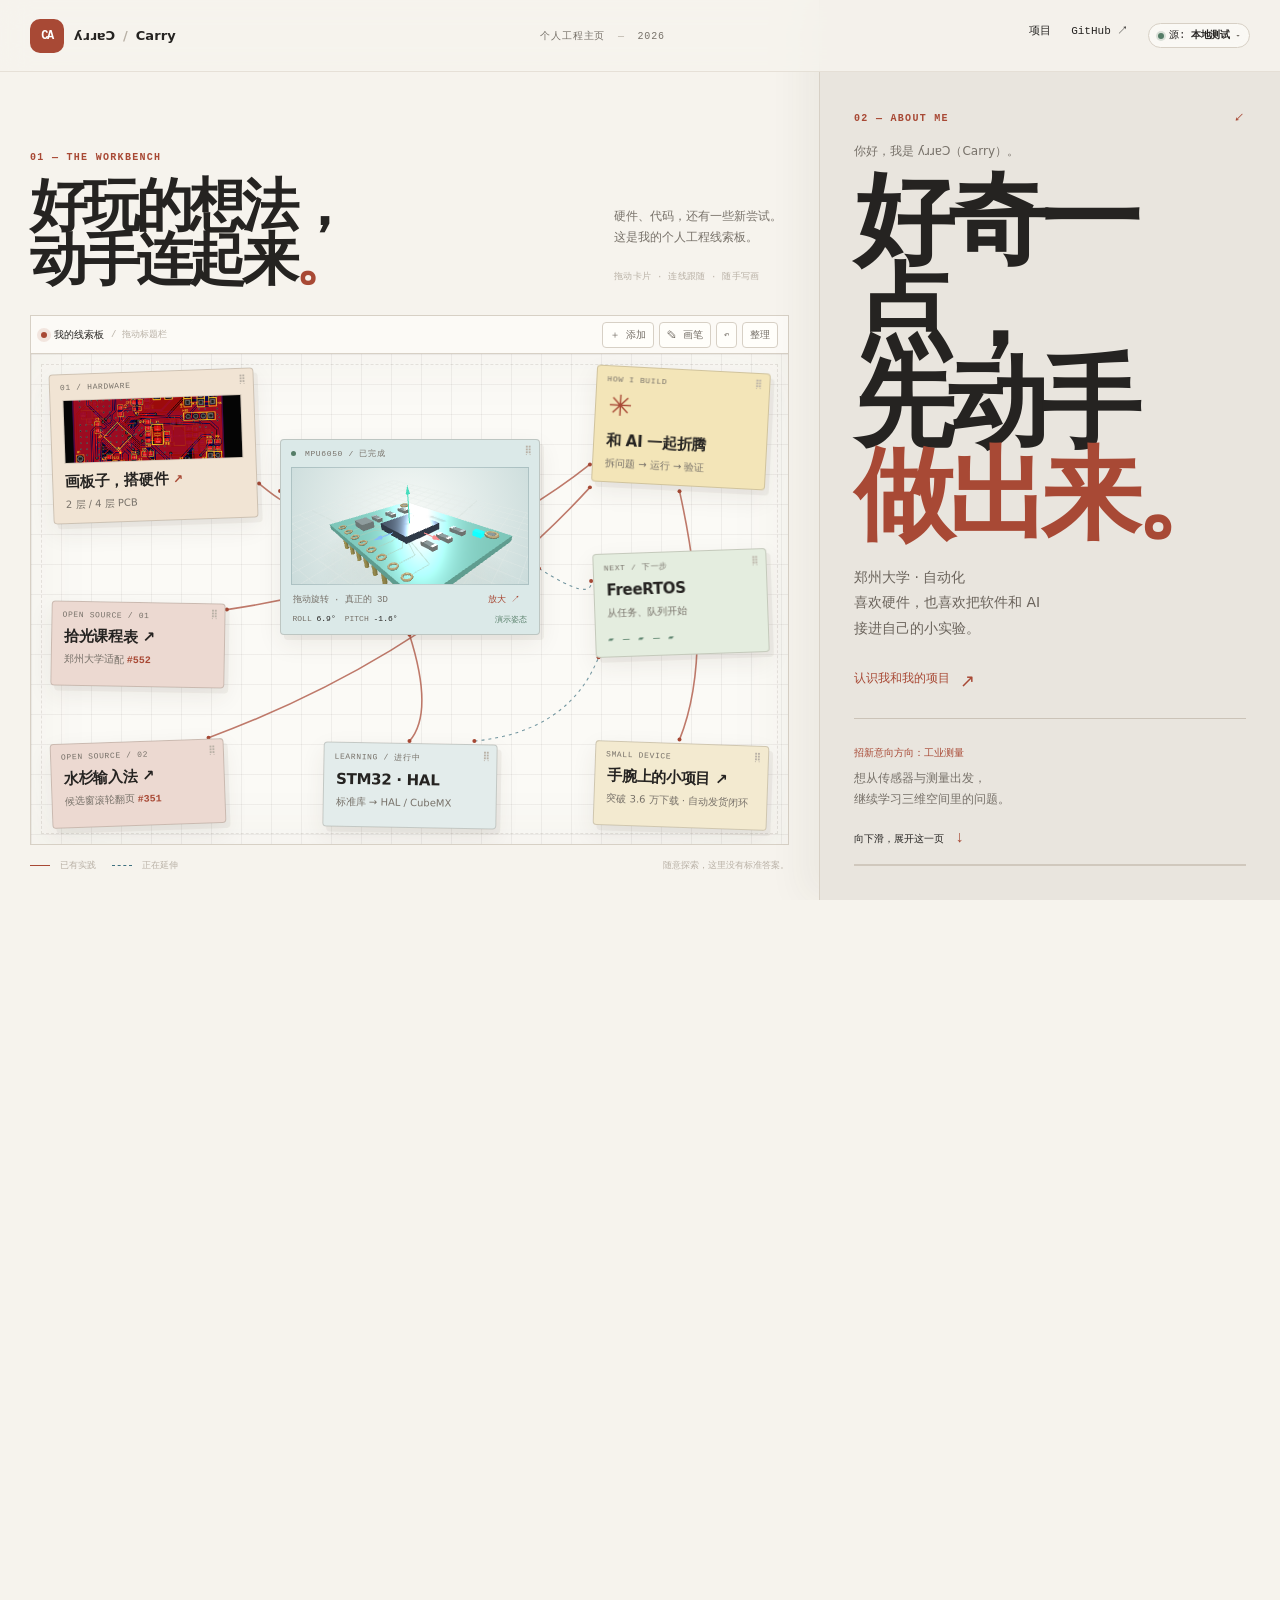
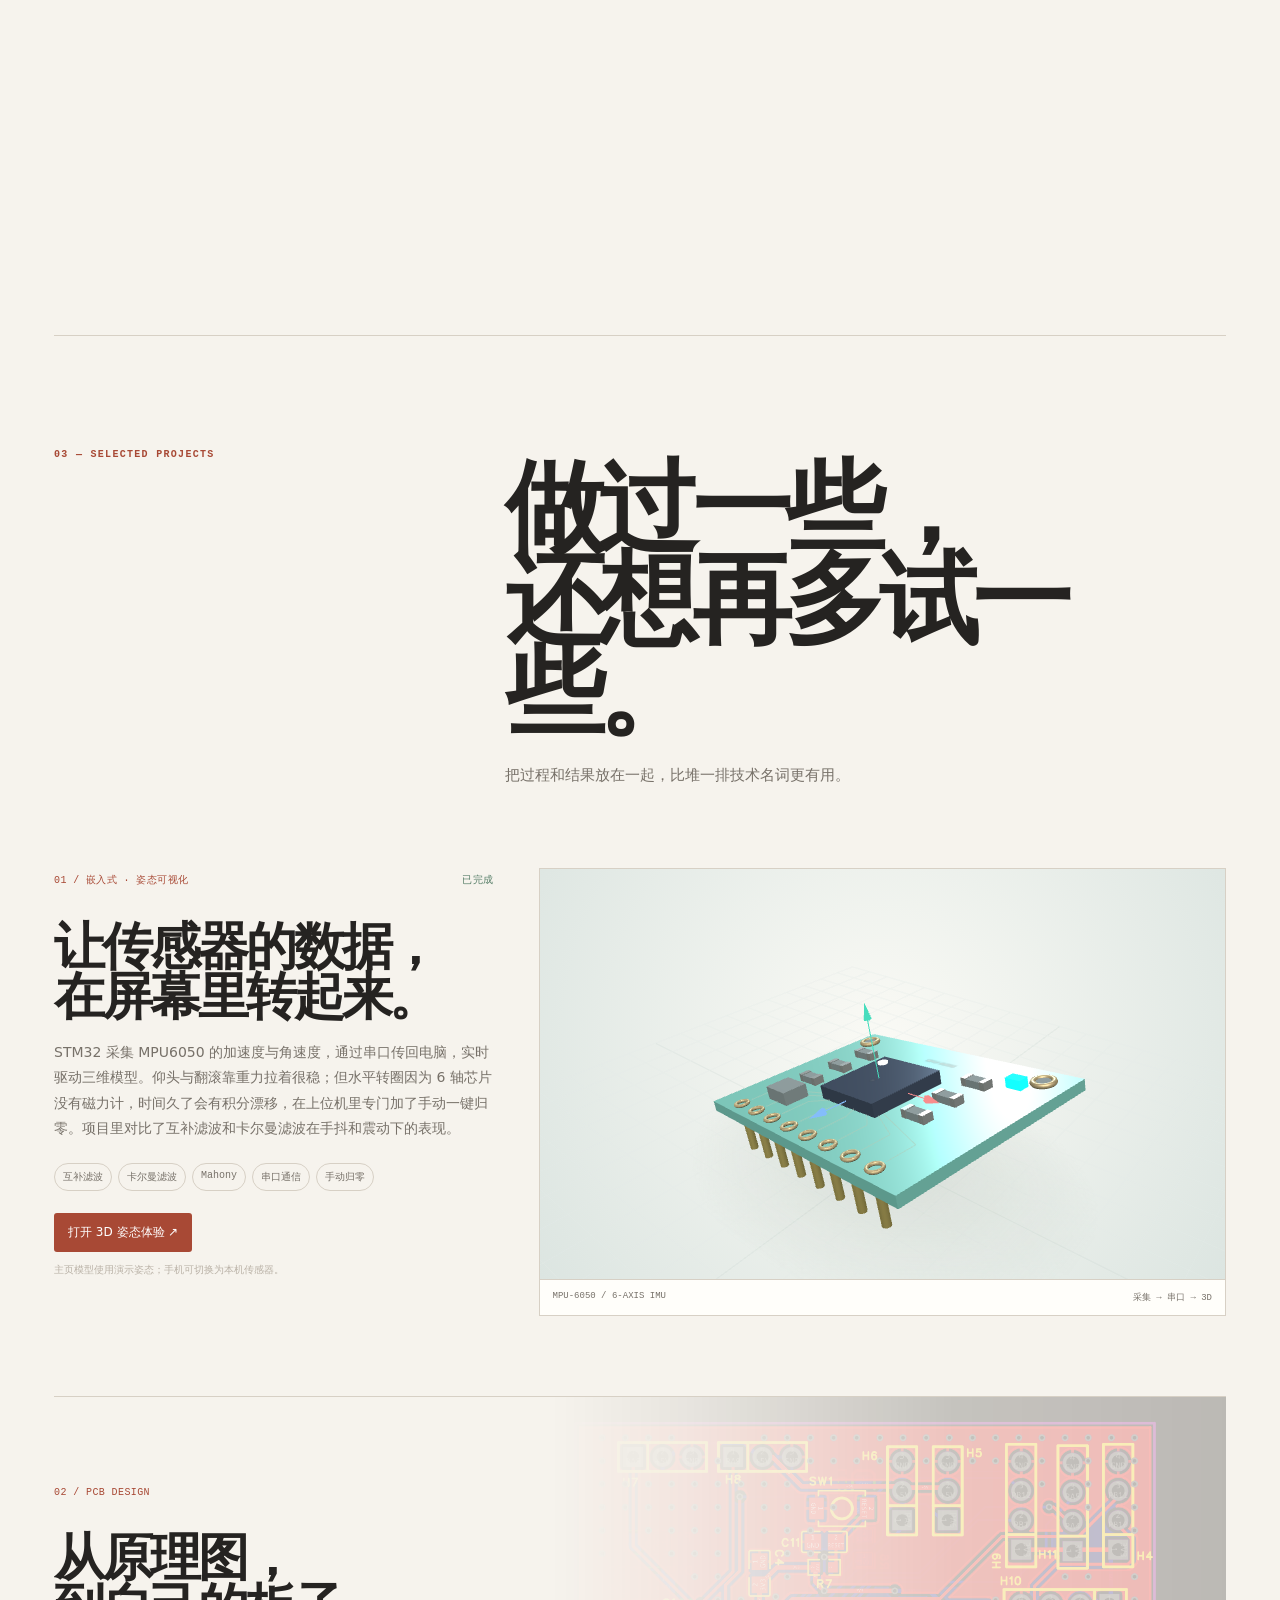
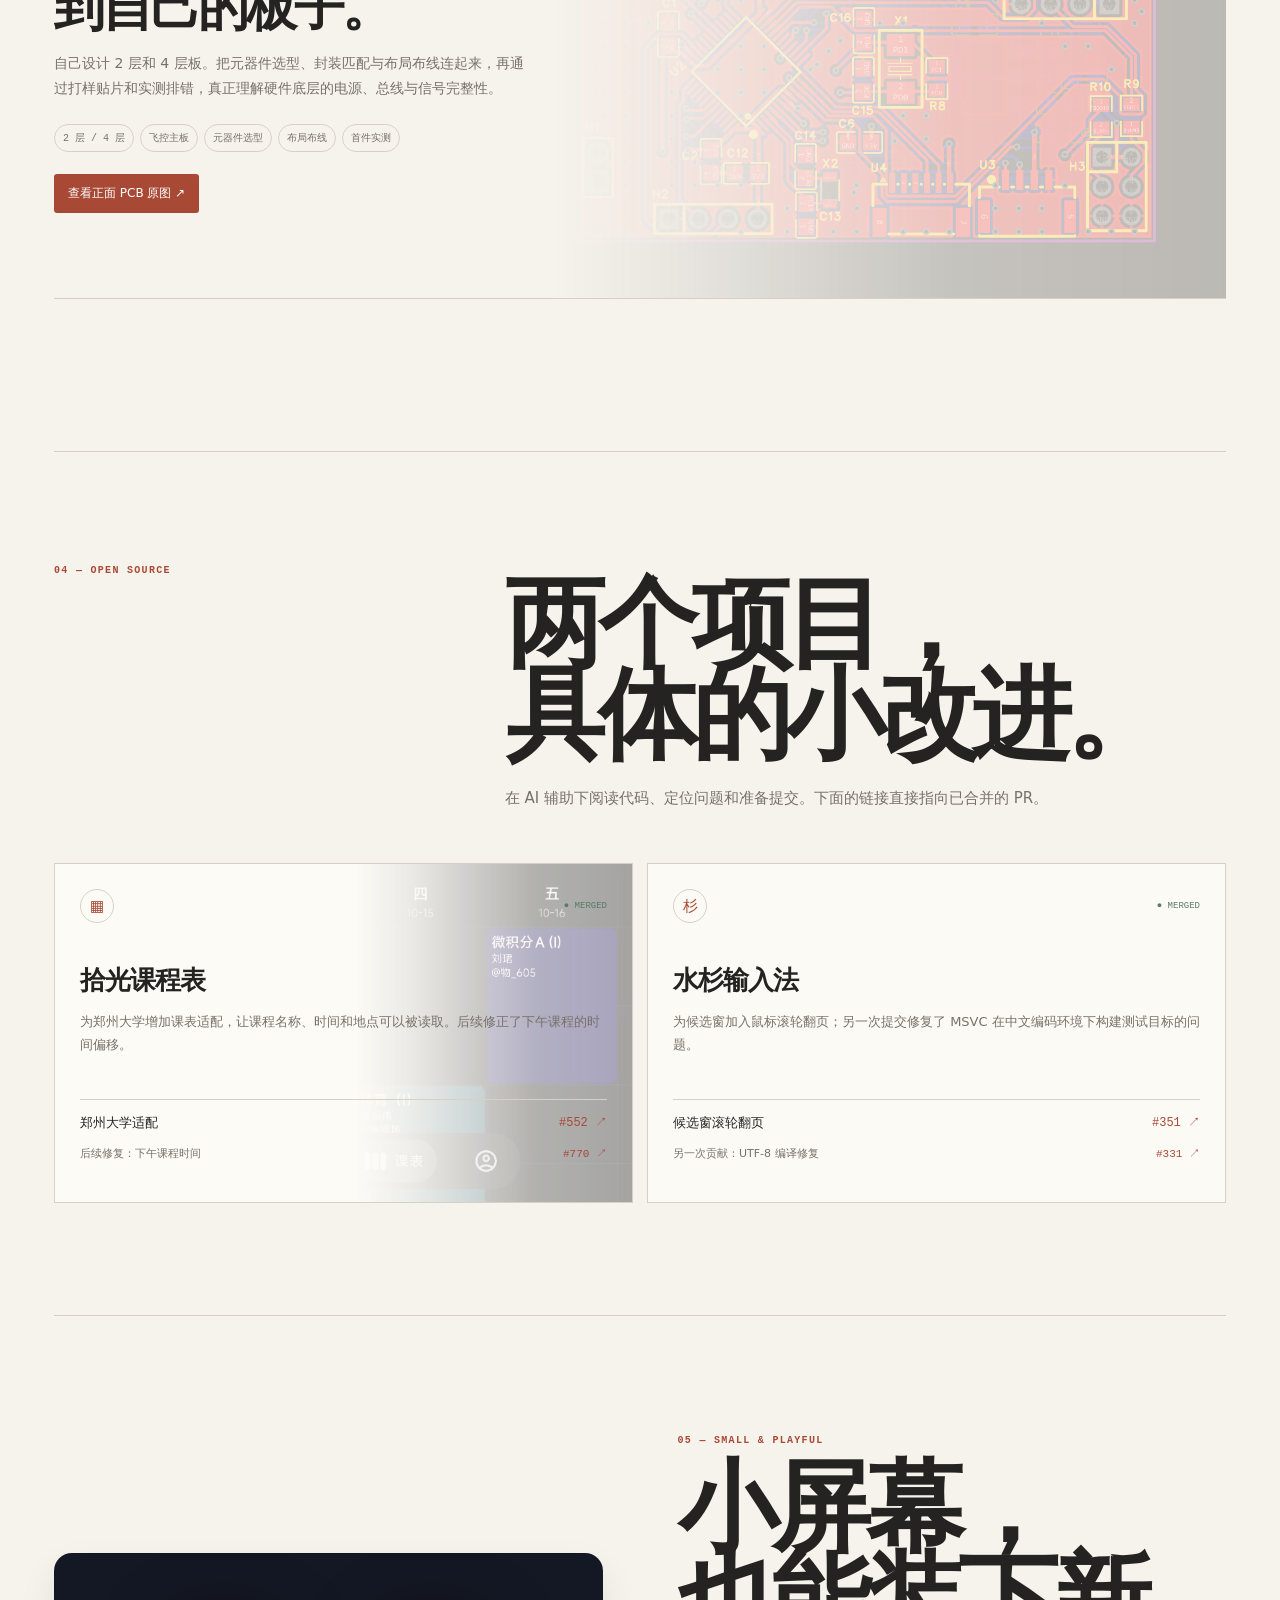
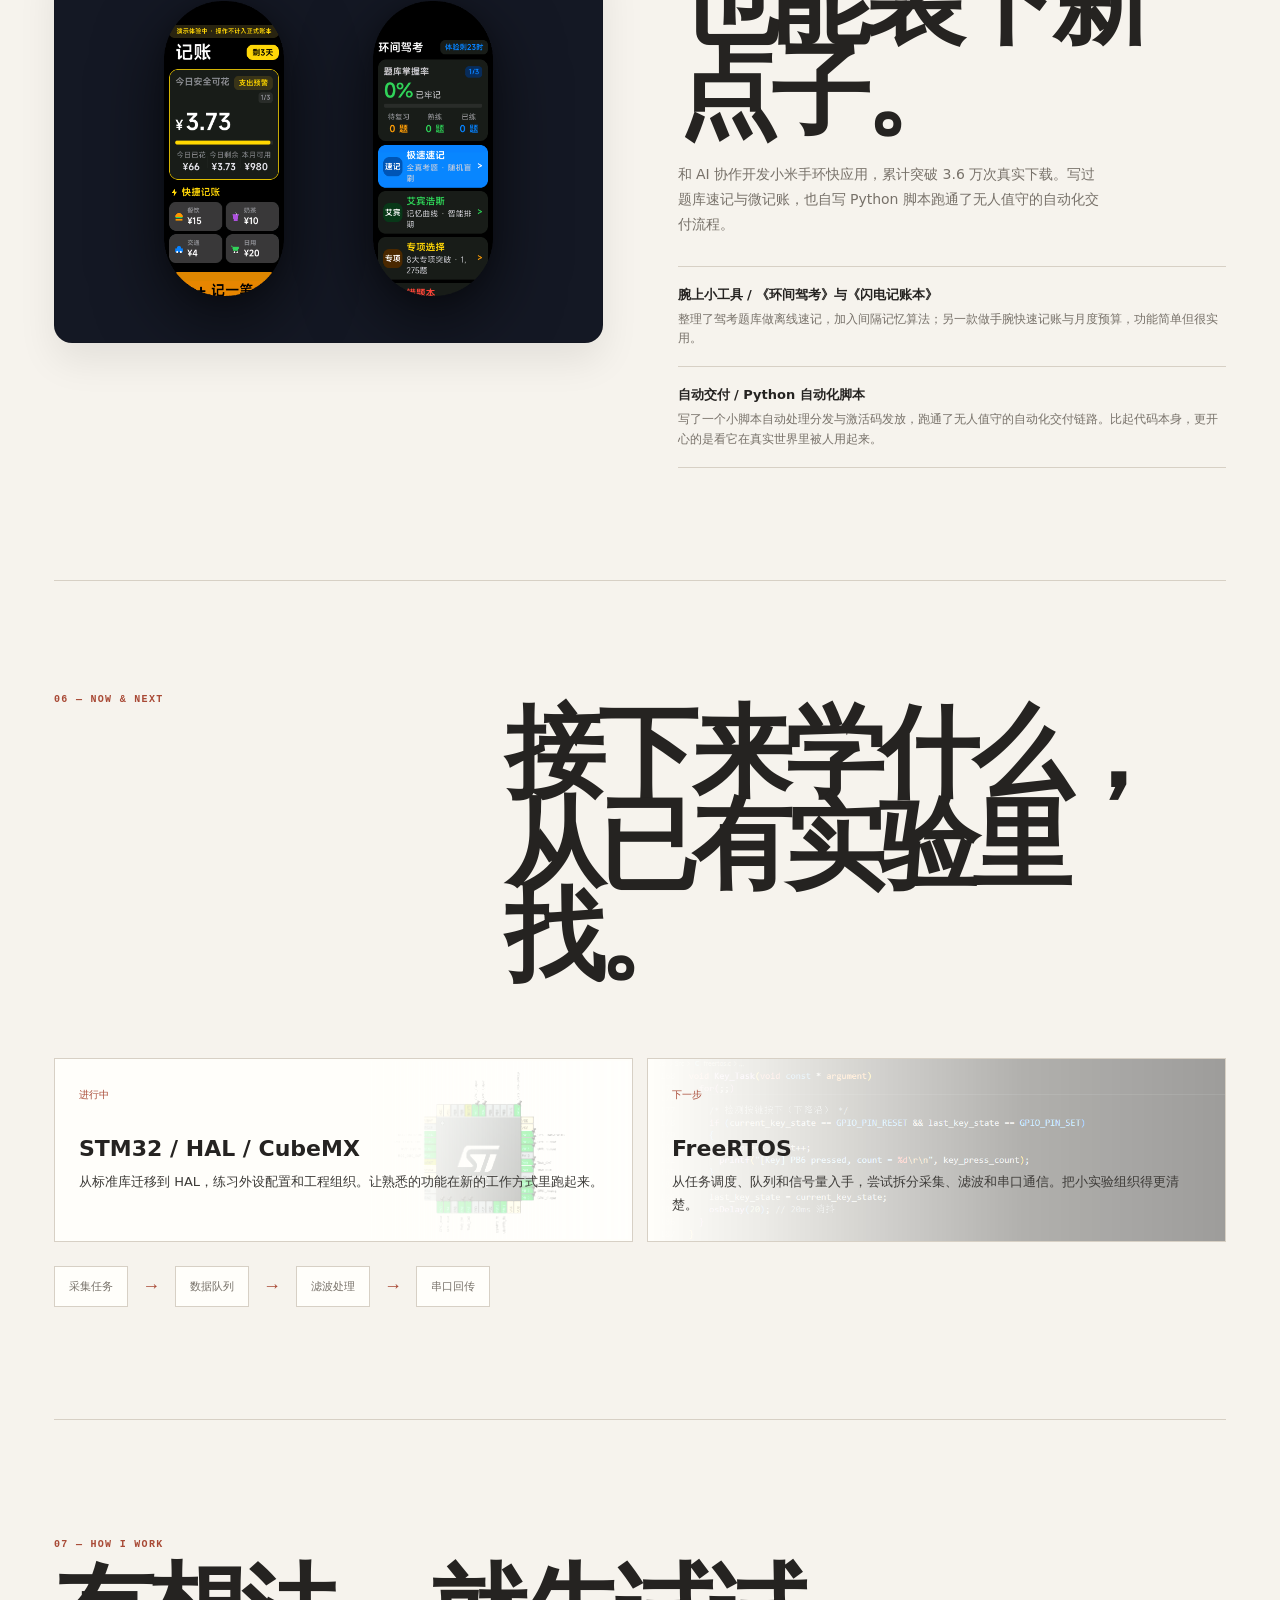
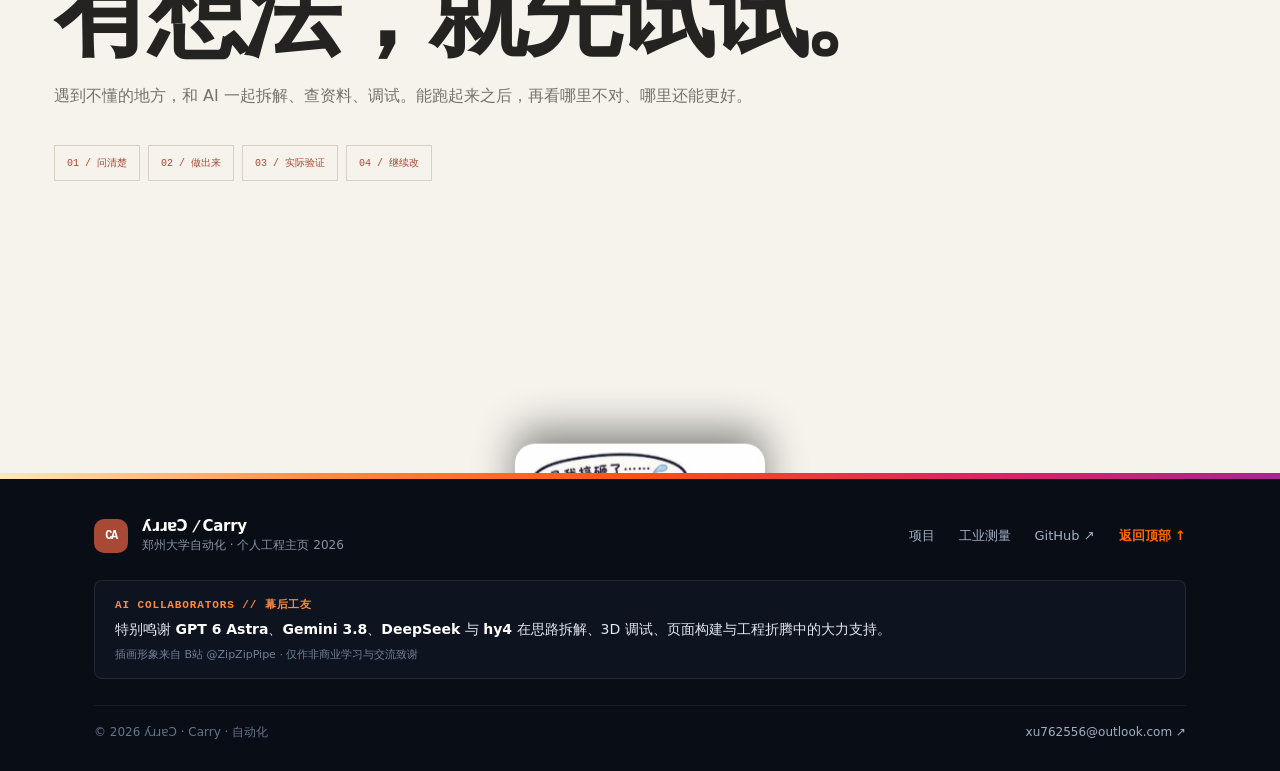
==== commit a3d66a33: "fix(switcher): fall back to highlighting first item on file:// or unknown host" ====
--- a/index.html
+++ b/index.html
@@ -145,10 +145,18 @@
   if (labelEl) labelEl.textContent = currentName;
 
   // 高亮当前在用的源: 按 hostname 精确匹配 data-host
+  let matched = false;
   menu.querySelectorAll('.node-item').forEach(item => {
     const h = (item.dataset.host || '').toLowerCase();
-    item.classList.toggle('is-active', !!h && host === h);
-  });
+    const on = !!h && host === h;
+    if (on) matched = true;
+    item.classList.toggle('is-active', on);
+  });
+  // 兜底: file:// 或未知域名时高亮第一项 (GitHub 主源), 避免出现无高亮状态
+  if (!matched) {
+    const first = menu.querySelector('.node-item');
+    if (first) first.classList.add('is-active');
+  }
 
   function showToastMsg(msg) {
     if (toastEl) {
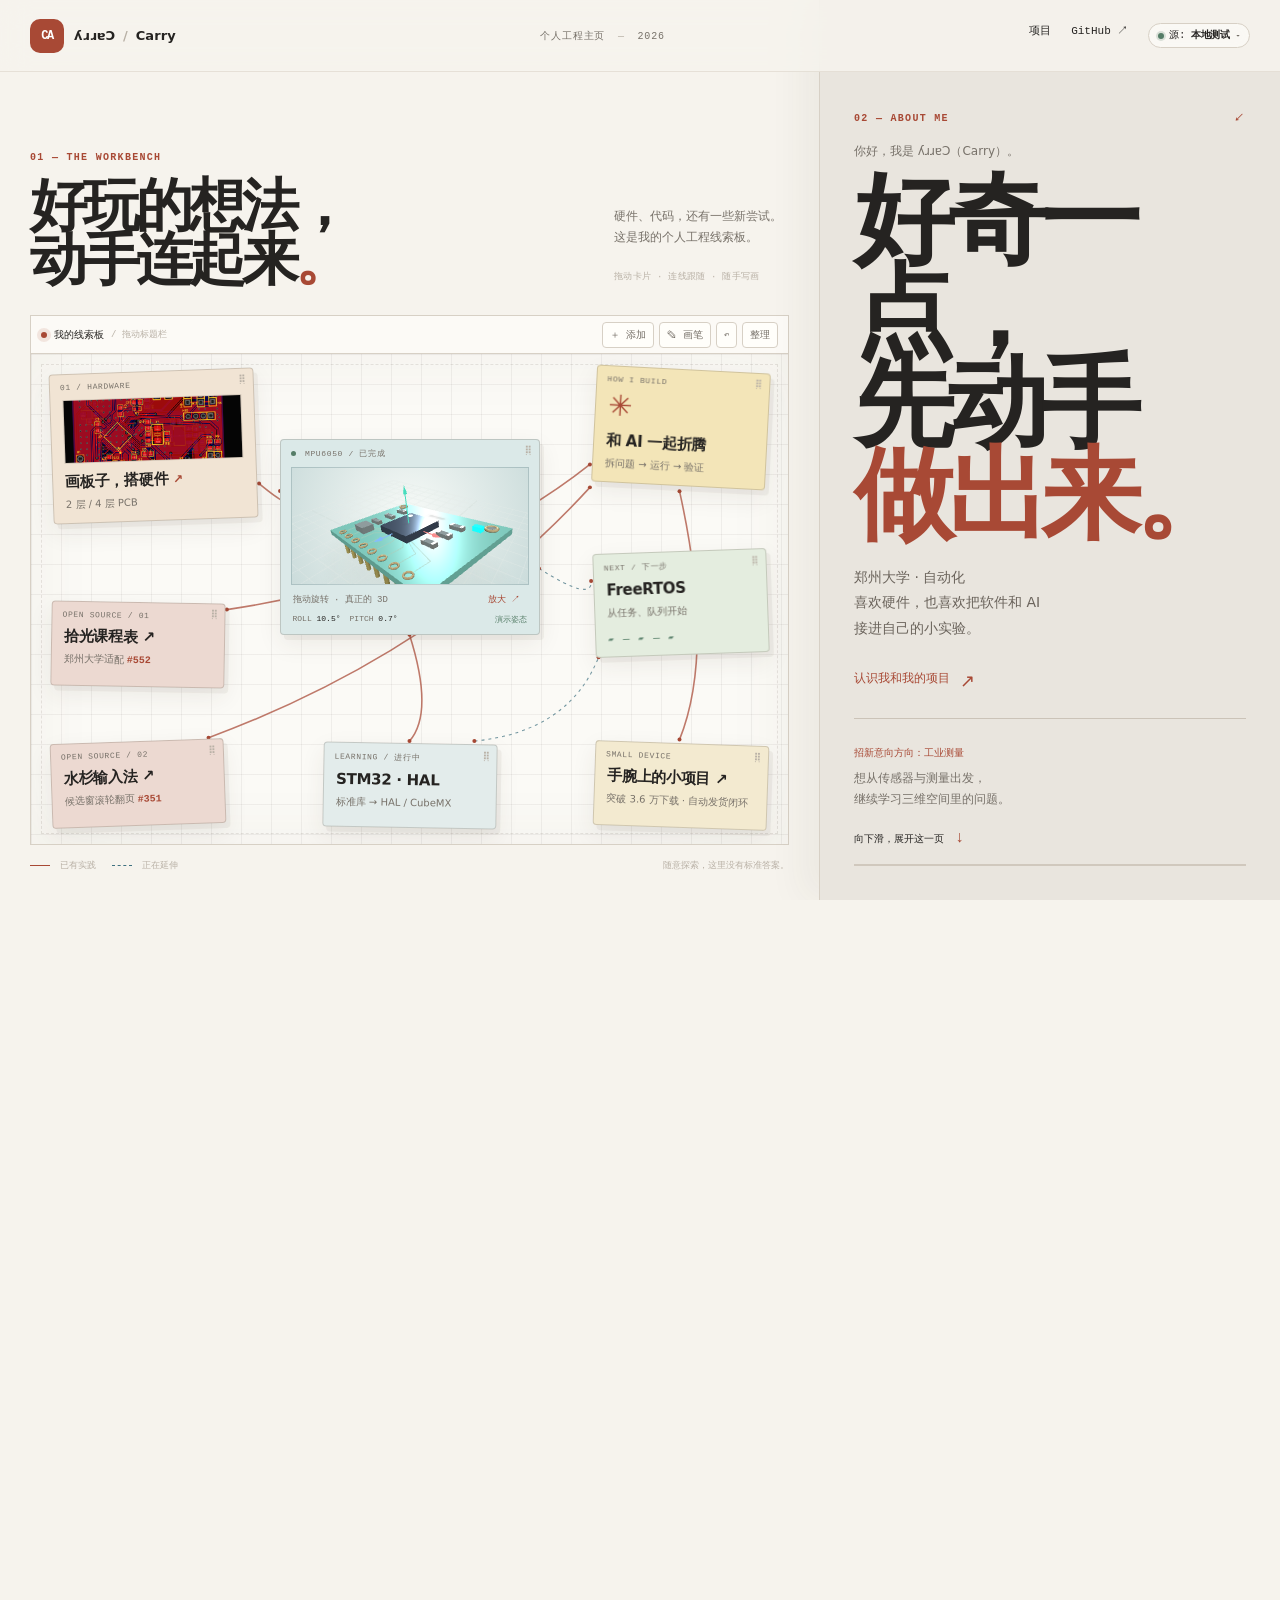
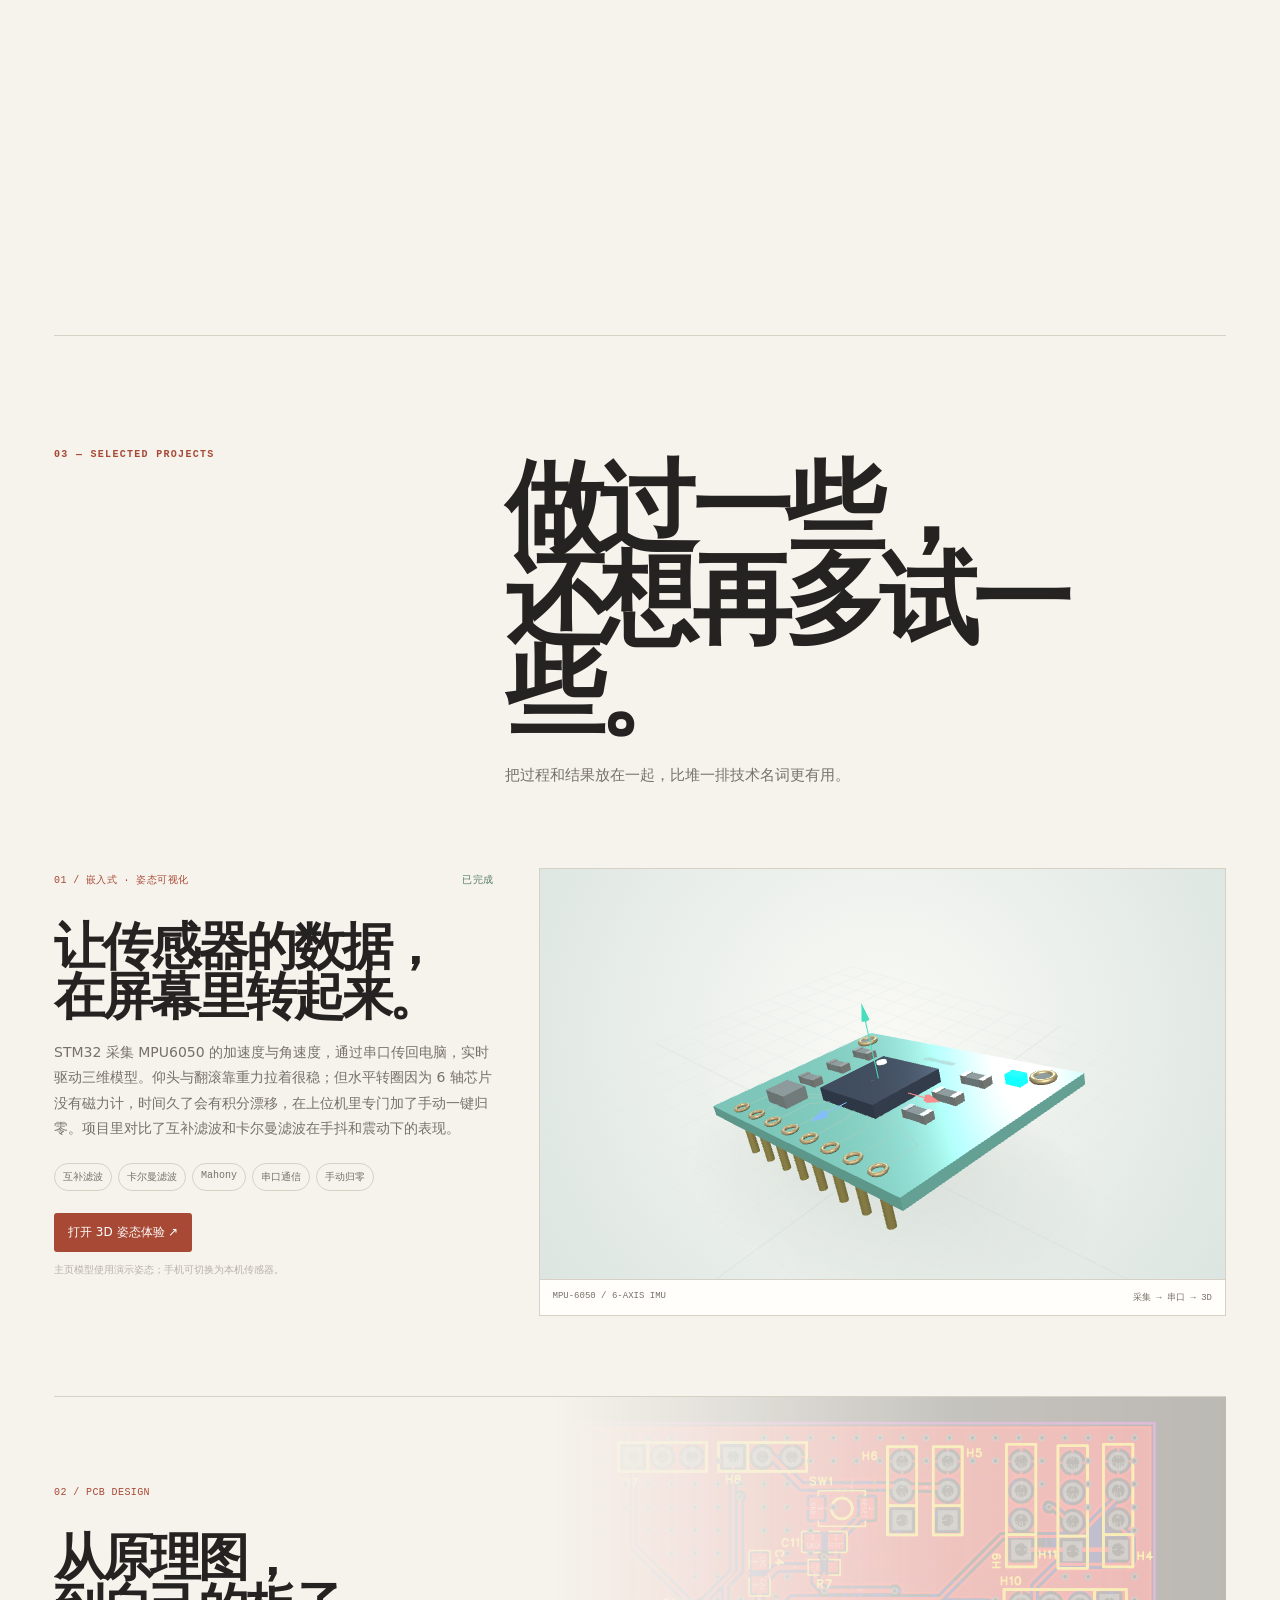
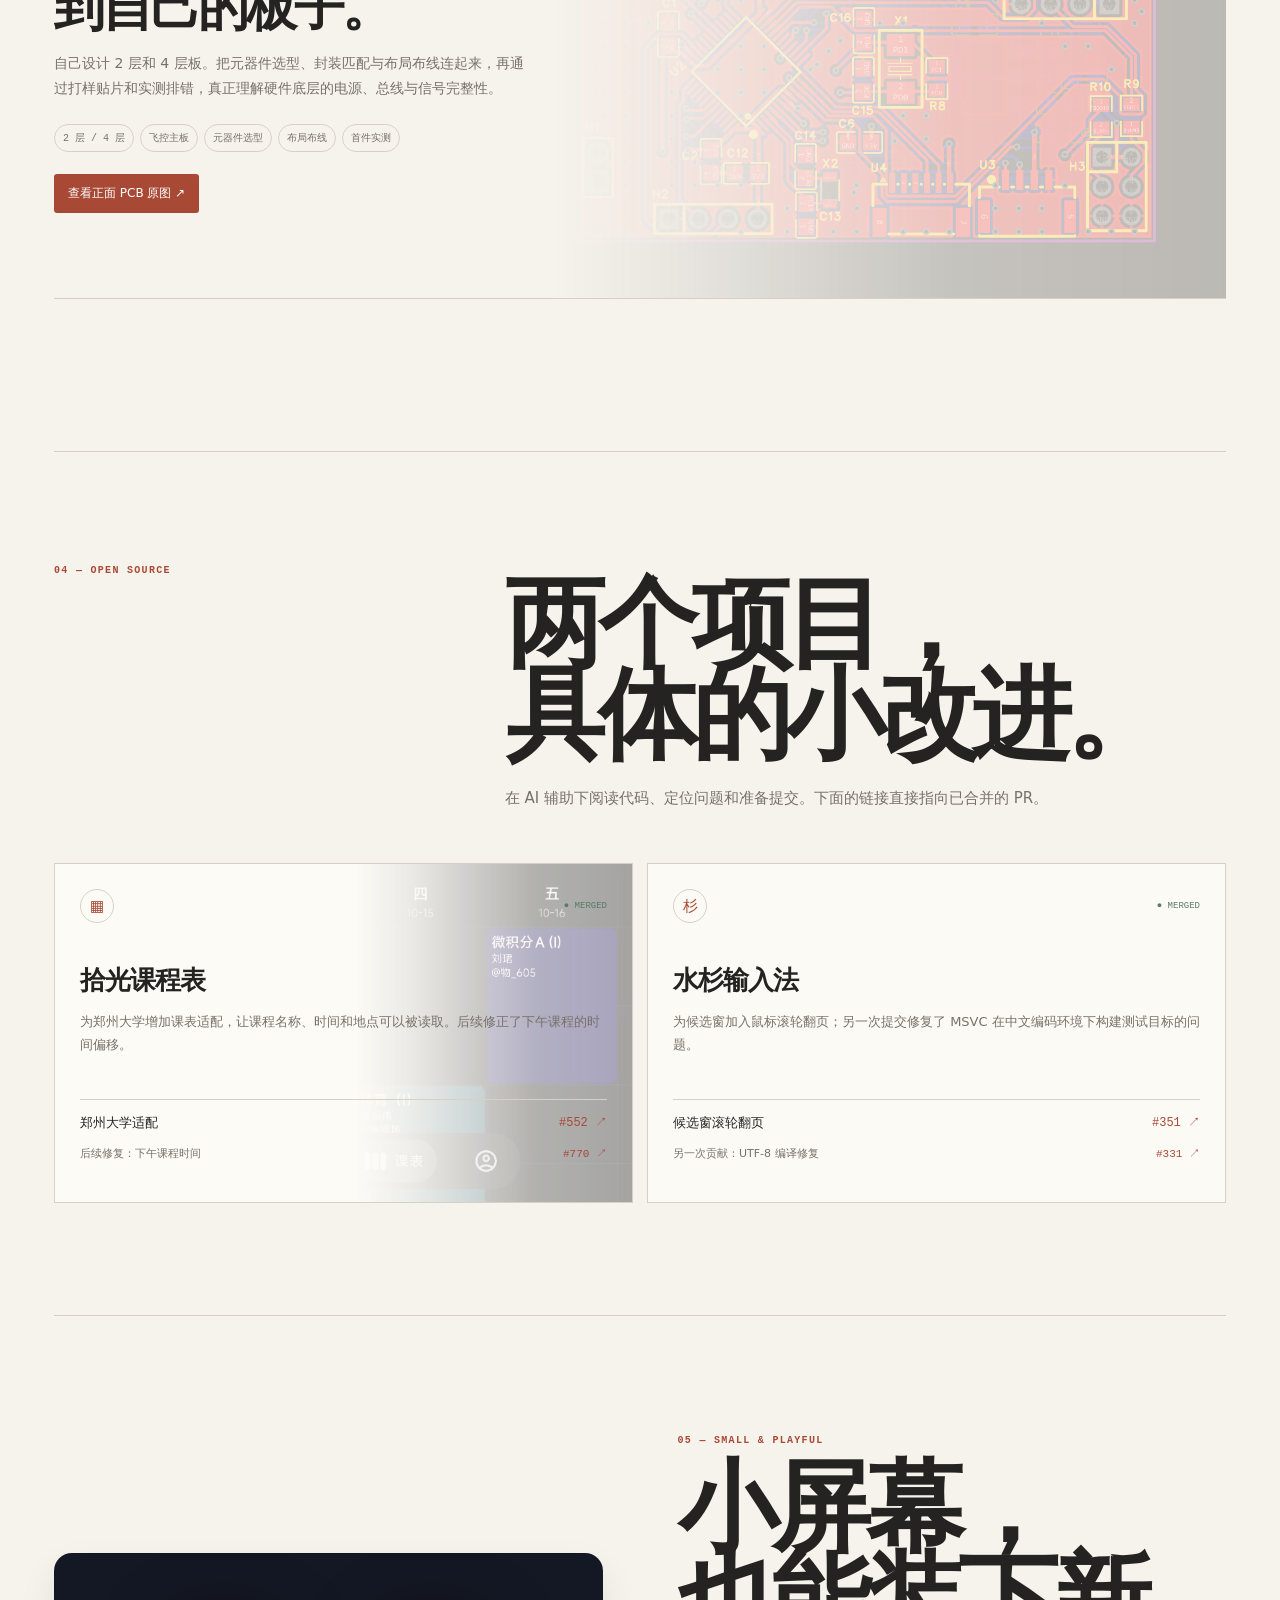
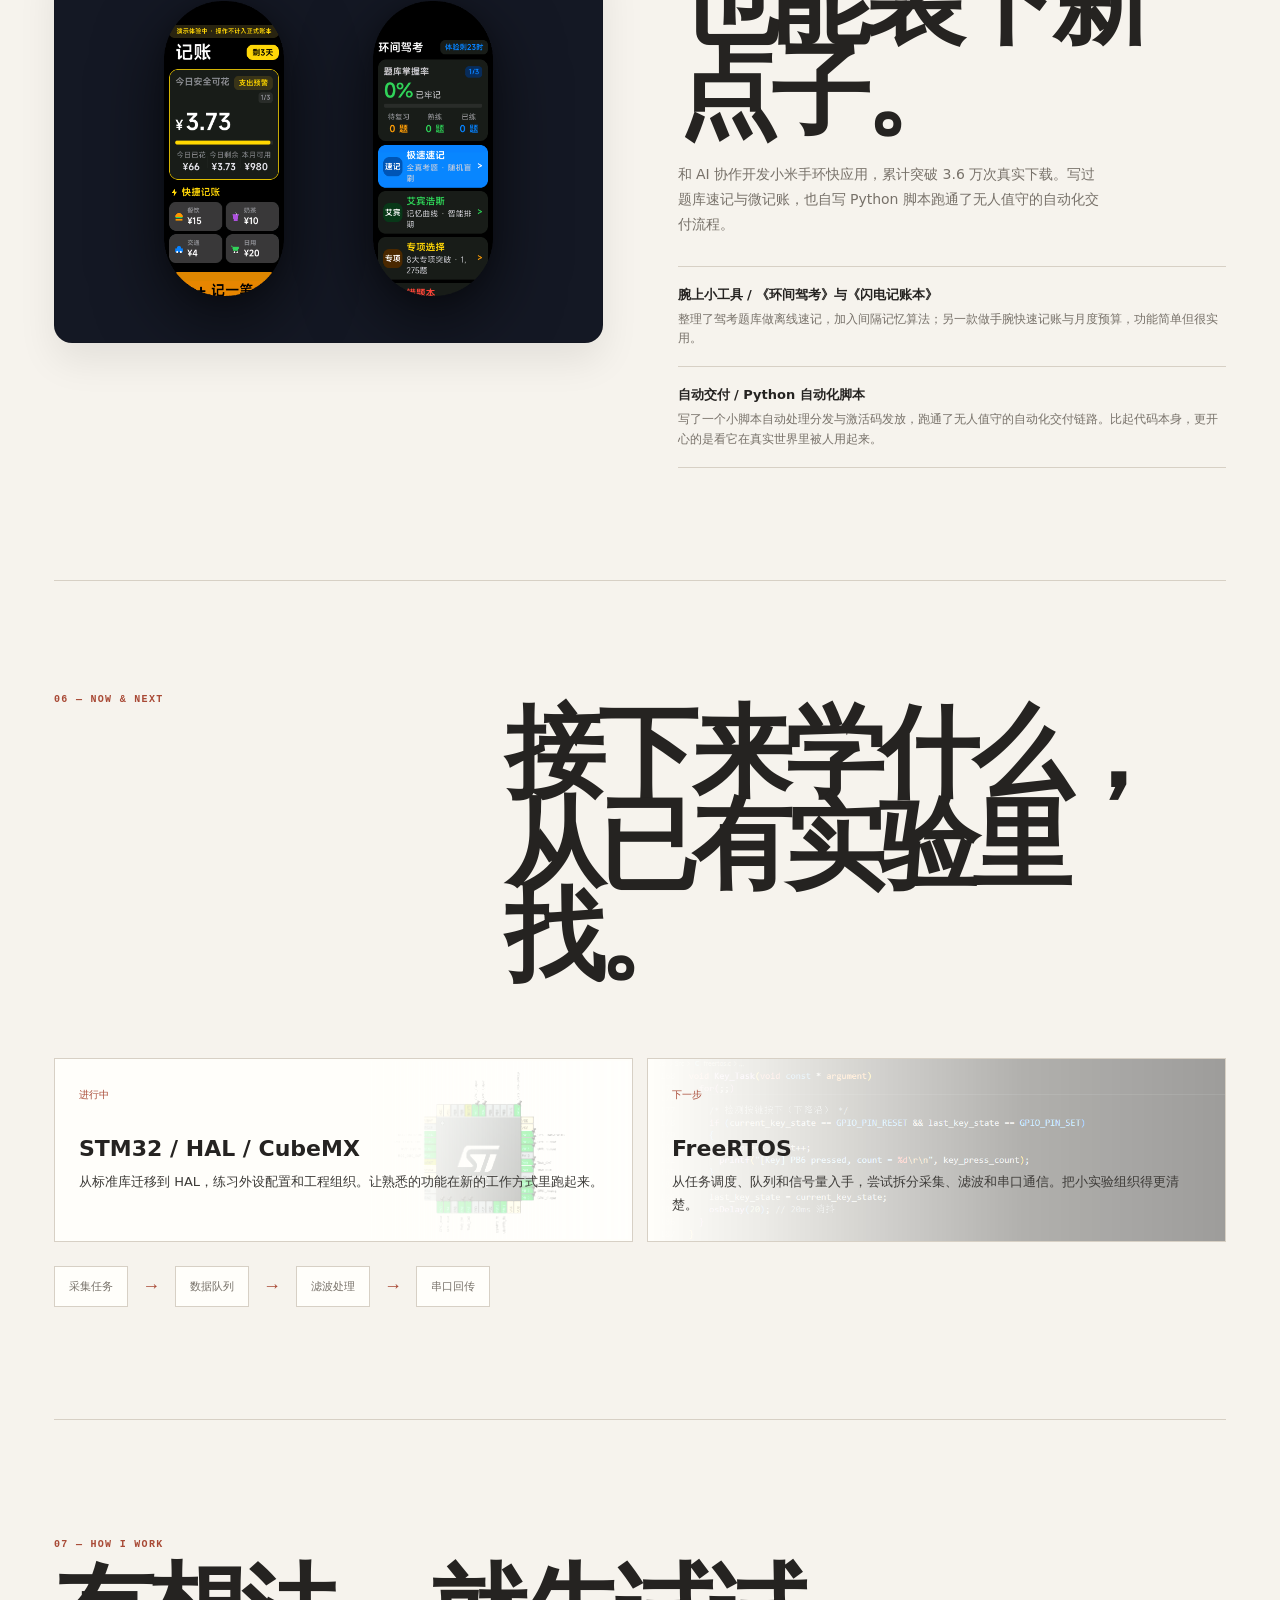
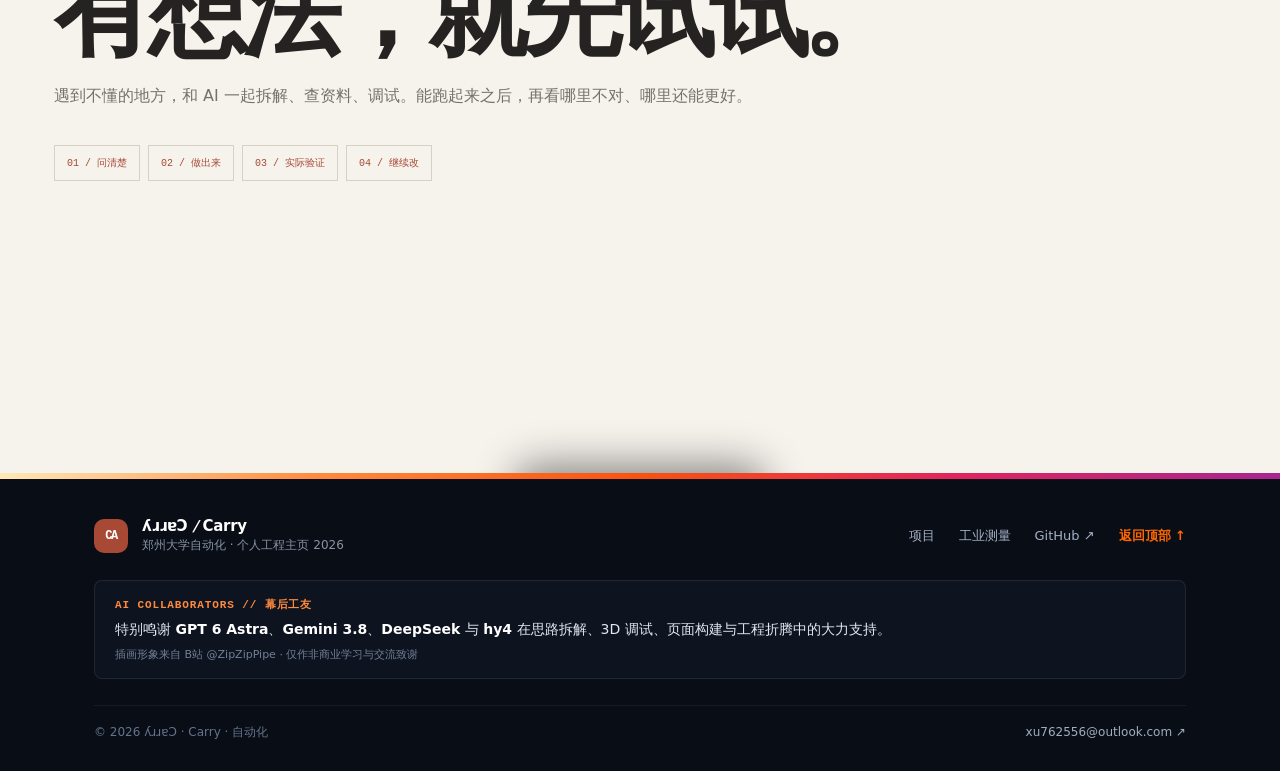
==== commit 23e16e86: "feat(switcher): wire Cloudflare Pages mirror (biped-lab-profile.pages.dev)" ====
--- a/index.html
+++ b/index.html
@@ -10,7 +10,7 @@
 </head>
 <body>
 <a class="skip" href="#projects">跳到项目内容</a>
-<header class="site-header"><a href="#top" class="brand"><span class="brand-symbol">CA</span><span>ʎɹɹɐƆ <i>/</i> Carry</span></a><span class="header-center">个人工程主页 <span>—</span> 2026</span><nav><a href="#projects">项目</a><a href="https://github.com/LilyCarry" target="_blank" rel="noopener">GitHub ↗</a><div class="node-switcher" id="node-switcher"><button class="node-toggle" id="node-toggle" aria-haspopup="true" aria-expanded="false" title="切换部署镜像源"><span class="node-dot"></span><span class="node-label">源: <b id="node-current-name">GitHub</b></span><span class="node-arrow">▾</span></button><div class="node-menu" id="node-menu" hidden><div class="node-menu-head">切换镜像源 / SELECT MIRROR</div><div class="node-list"><a class="node-item" href="https://lilycarry.github.io/biped-lab-profile/" data-host="lilycarry.github.io"><div class="node-item-info"><span class="node-name">GitHub Pages</span><span class="node-desc">国际主源 · 实时构建</span></div><span class="node-tag tag-live">主源</span></a><a class="node-item is-placeholder" href="javascript:void(0)" data-target="https://biped-lab-profile.pages.dev/" data-name="Cloudflare Pages"><div class="node-item-info"><span class="node-name">Cloudflare Pages</span><span class="node-desc">全球边缘 CDN · 高速直连</span></div><span class="node-tag tag-placeholder">待挂载</span></a><a class="node-item" href="https://bi-lab-pro.netlify.app/" data-host="bi-lab-pro.netlify.app" data-name="Netlify"><div class="node-item-info"><span class="node-name">Netlify</span><span class="node-desc">全冗余备用集群</span></div><span class="node-tag tag-live">实时</span></a><a class="node-item is-placeholder" href="javascript:void(0)" data-target="#" data-name="AliCloud 专线"><div class="node-item-info"><span class="node-name">AliCloud 专线</span><span class="node-desc">国内云主机 · 物理冷备</span></div><span class="node-tag tag-placeholder">内部备用</span></a></div></div></div></nav></header>
+<header class="site-header"><a href="#top" class="brand"><span class="brand-symbol">CA</span><span>ʎɹɹɐƆ <i>/</i> Carry</span></a><span class="header-center">个人工程主页 <span>—</span> 2026</span><nav><a href="#projects">项目</a><a href="https://github.com/LilyCarry" target="_blank" rel="noopener">GitHub ↗</a><div class="node-switcher" id="node-switcher"><button class="node-toggle" id="node-toggle" aria-haspopup="true" aria-expanded="false" title="切换部署镜像源"><span class="node-dot"></span><span class="node-label">源: <b id="node-current-name">GitHub</b></span><span class="node-arrow">▾</span></button><div class="node-menu" id="node-menu" hidden><div class="node-menu-head">切换镜像源 / SELECT MIRROR</div><div class="node-list"><a class="node-item" href="https://lilycarry.github.io/biped-lab-profile/" data-host="lilycarry.github.io"><div class="node-item-info"><span class="node-name">GitHub Pages</span><span class="node-desc">国际主源 · 实时构建</span></div><span class="node-tag tag-live">主源</span></a><a class="node-item" href="https://biped-lab-profile.pages.dev/" data-host="biped-lab-profile.pages.dev" data-name="Cloudflare Pages"><div class="node-item-info"><span class="node-name">Cloudflare Pages</span><span class="node-desc">全球边缘 CDN · 高速直连</span></div><span class="node-tag tag-live">实时</span></a><a class="node-item" href="https://bi-lab-pro.netlify.app/" data-host="bi-lab-pro.netlify.app" data-name="Netlify"><div class="node-item-info"><span class="node-name">Netlify</span><span class="node-desc">全冗余备用集群</span></div><span class="node-tag tag-live">实时</span></a><a class="node-item is-placeholder" href="javascript:void(0)" data-target="#" data-name="AliCloud 专线"><div class="node-item-info"><span class="node-name">AliCloud 专线</span><span class="node-desc">国内云主机 · 物理冷备</span></div><span class="node-tag tag-placeholder">内部备用</span></a></div></div></div></nav></header>
 <main id="top">
 <section class="hero-track" id="hero-track" aria-label="互动线索板与个人介绍">
 <div class="hero-sticky" id="hero-sticky">
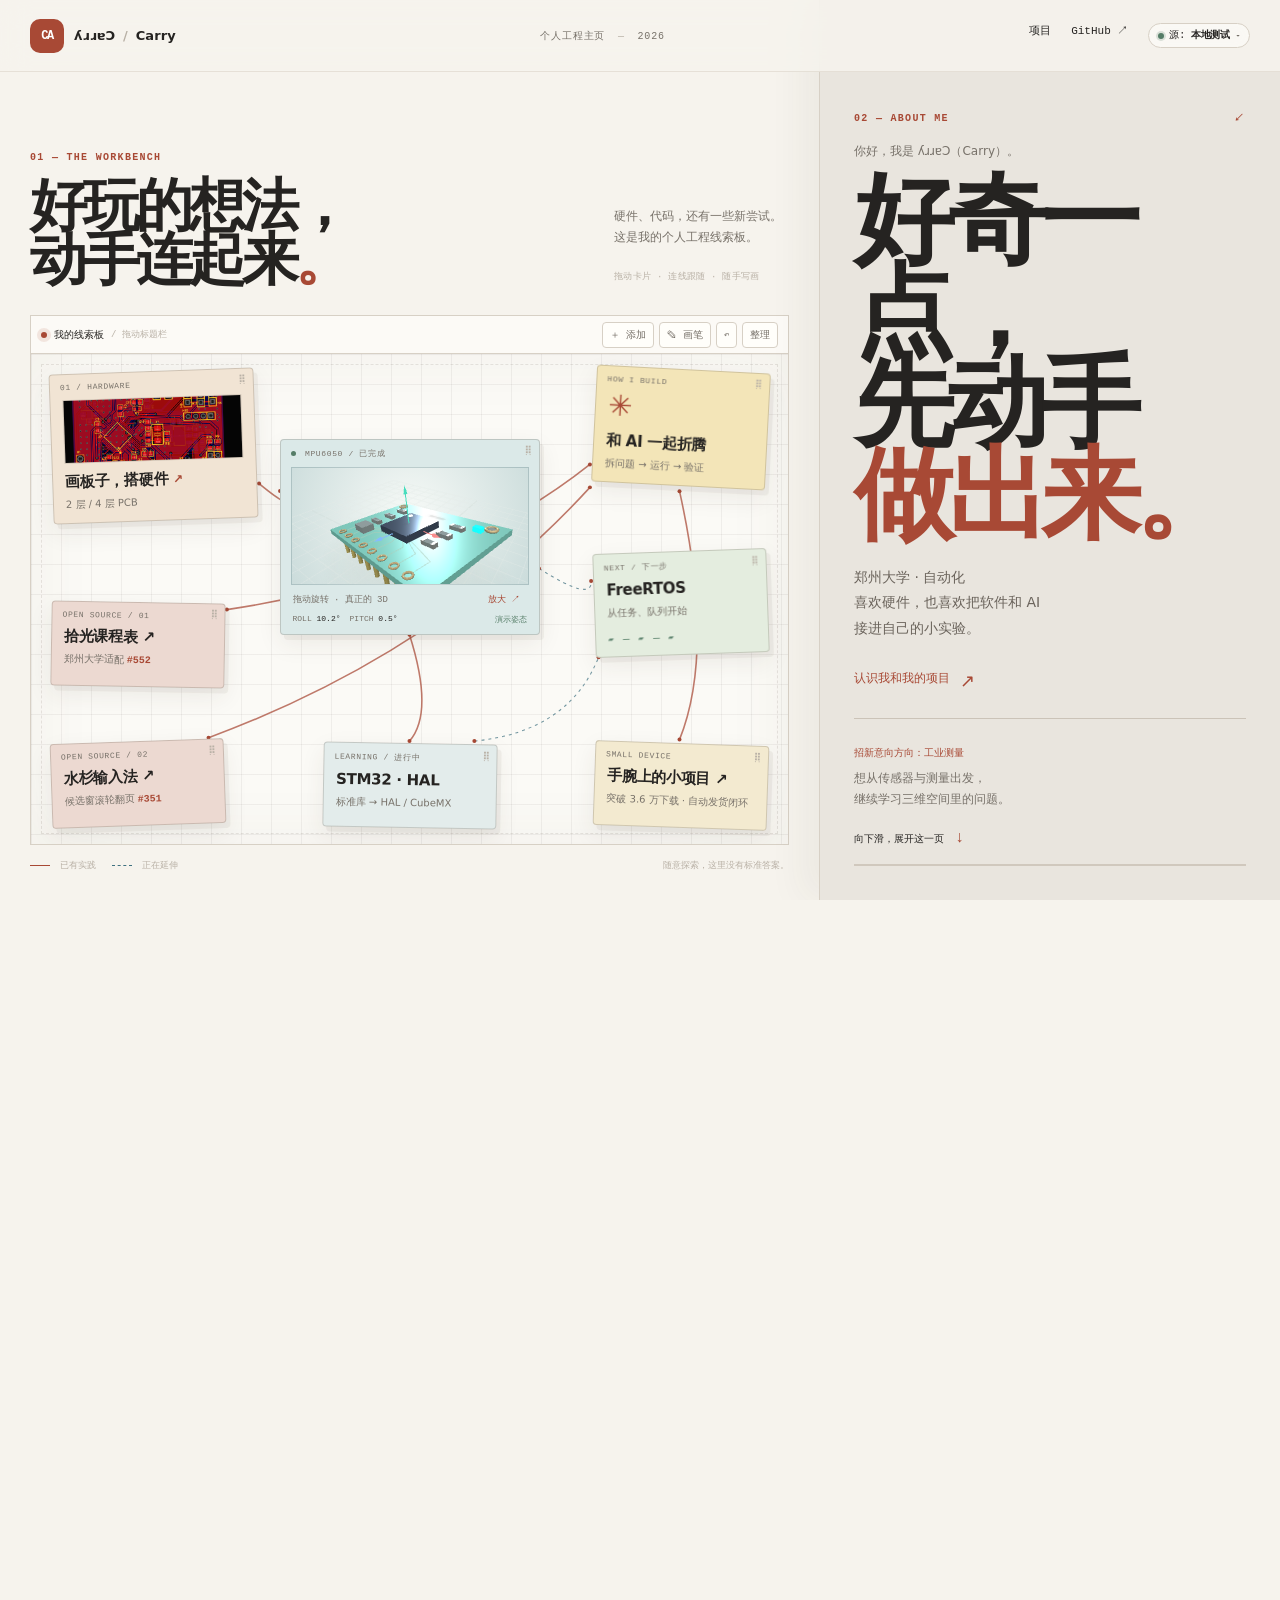
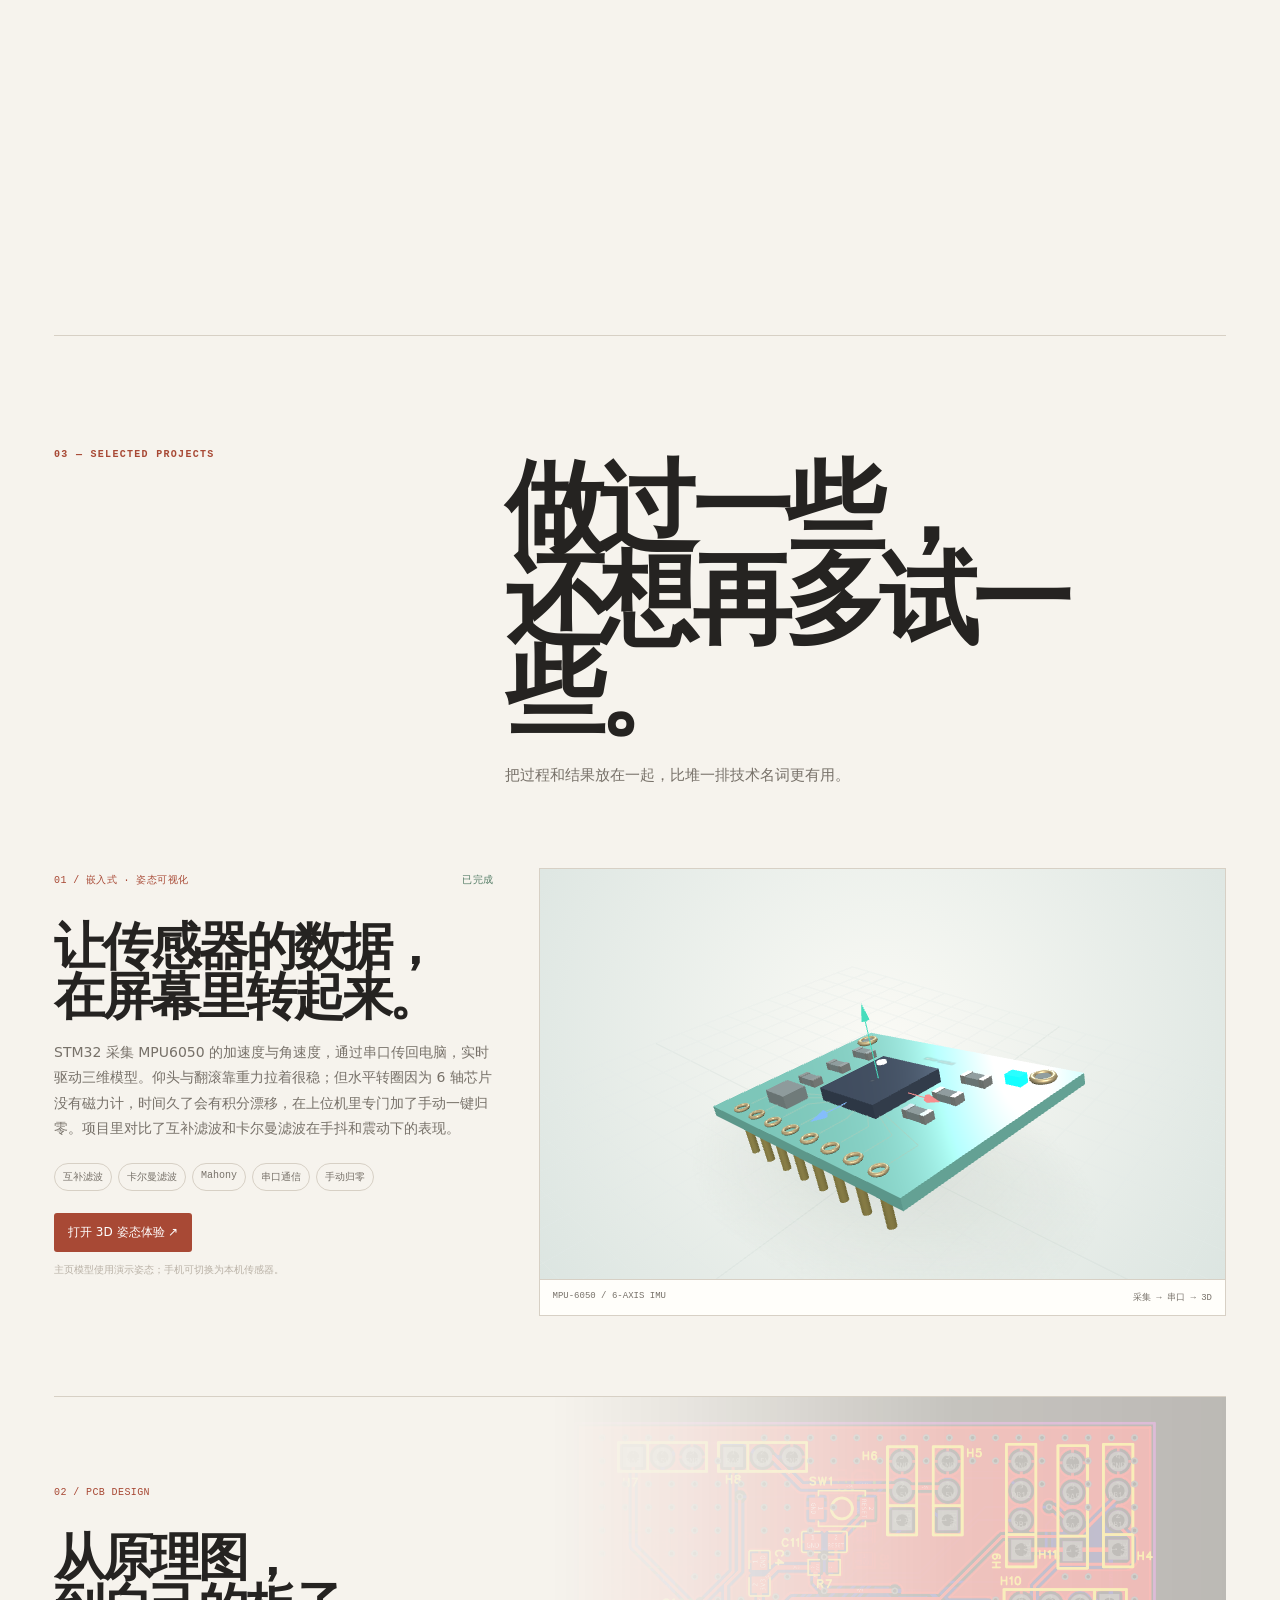
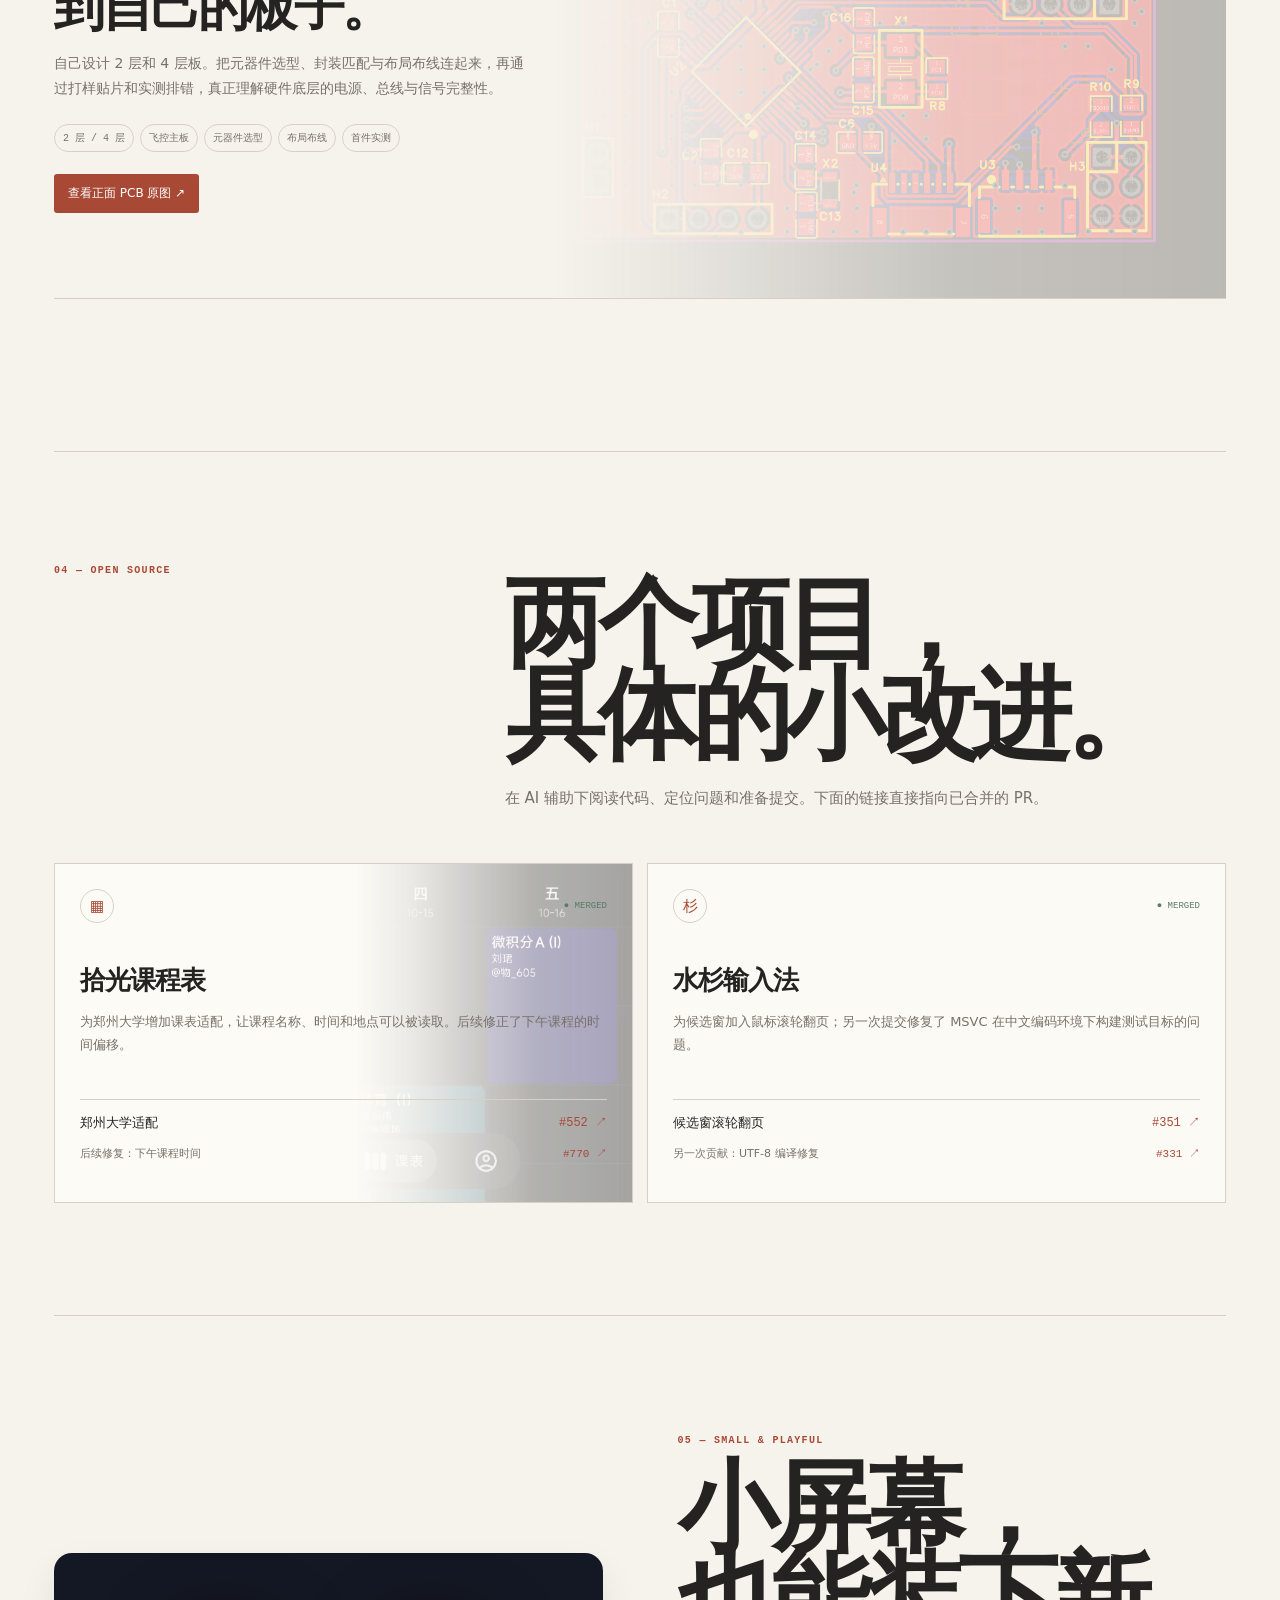
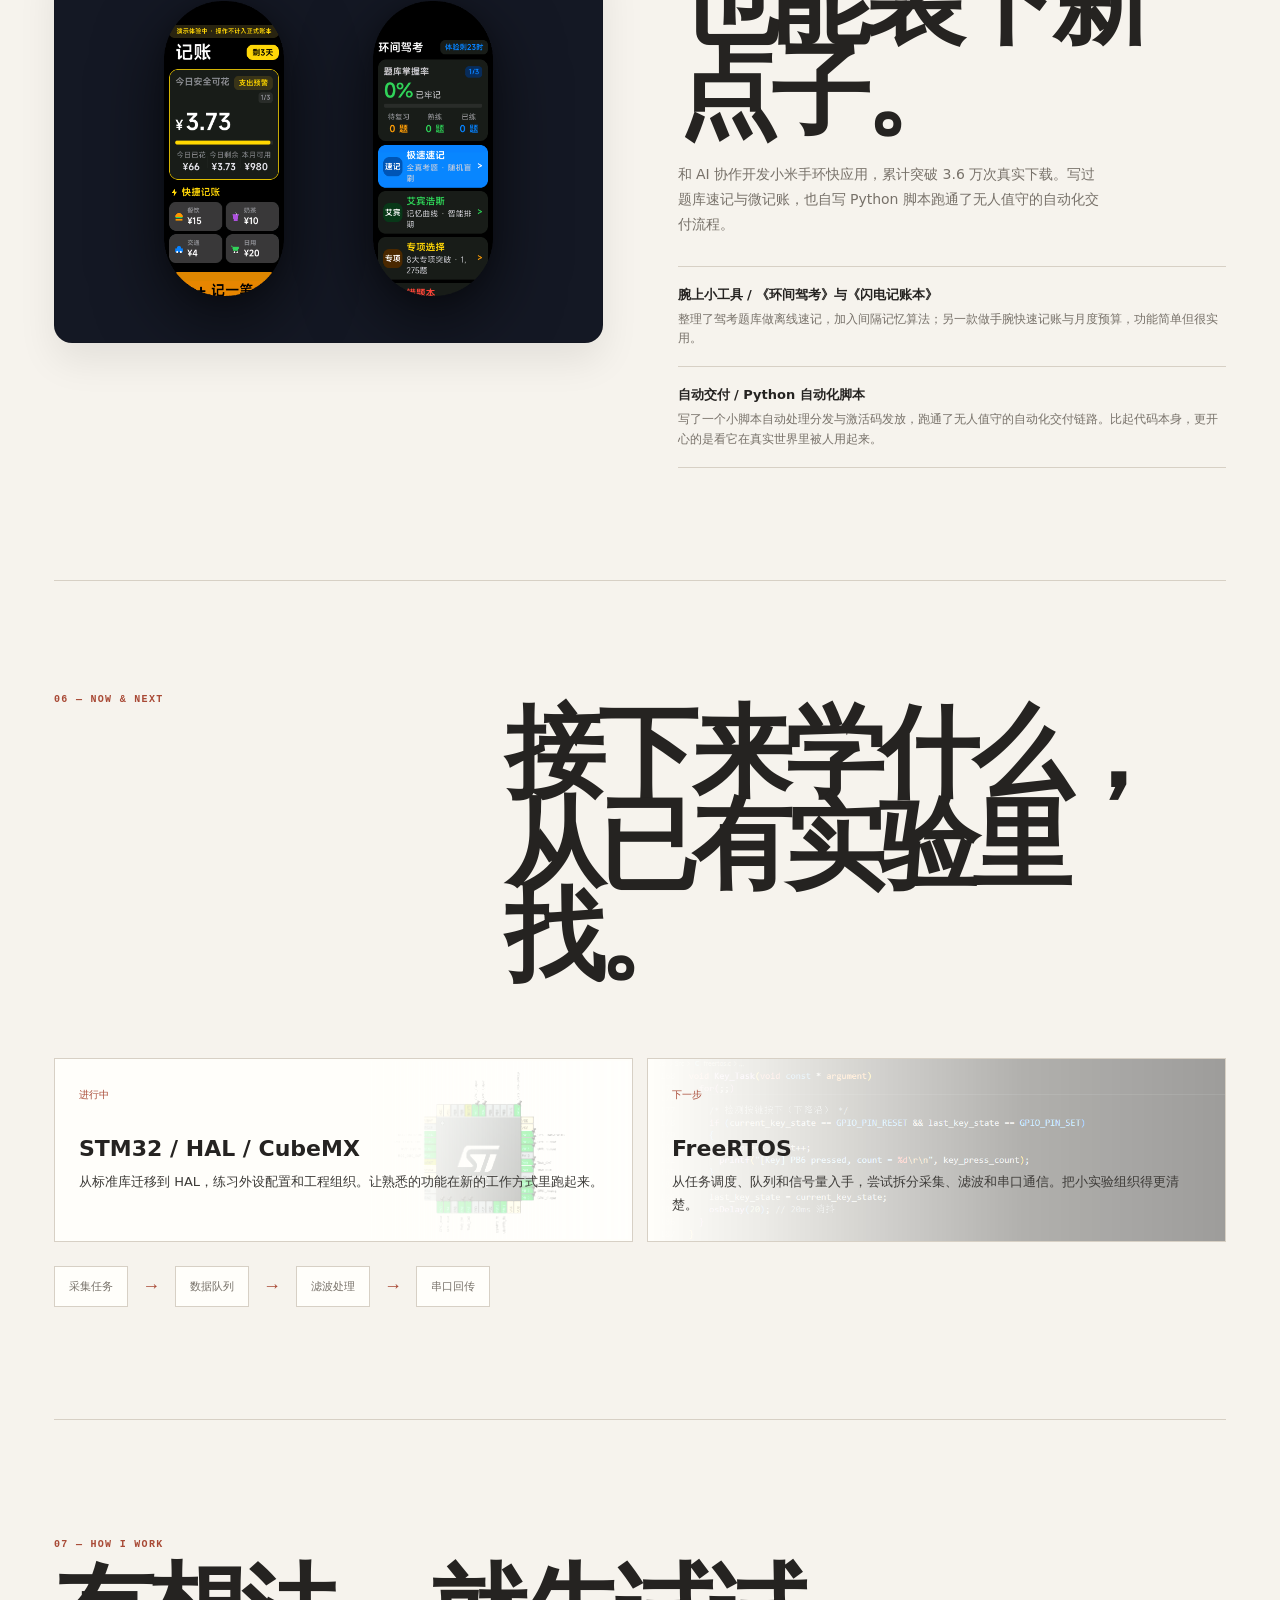
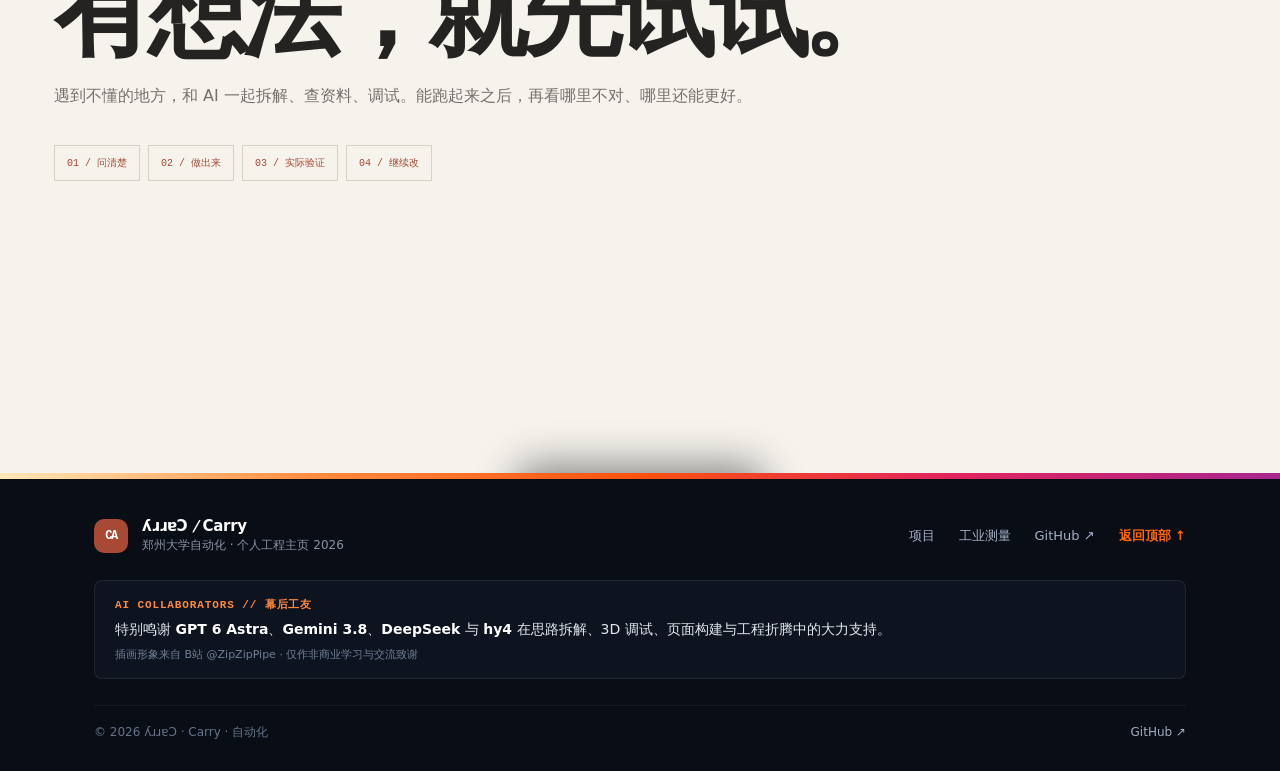
==== commit 8b8ec98b: "chore(privacy): remove public email, drop handle.md and stale backup html files" ====
--- a/index.html
+++ b/index.html
@@ -117,7 +117,7 @@
 
       <div class="mistral-footer-bottom">
         <span>© 2026 ʎɹɹɐƆ · Carry · 自动化</span>
-        <a href="mailto:xu762556@outlook.com">xu762556@outlook.com ↗</a>
+        <a href="https://github.com/LilyCarry" target="_blank" rel="noopener">GitHub ↗</a>
       </div>
     </div>
   </div>
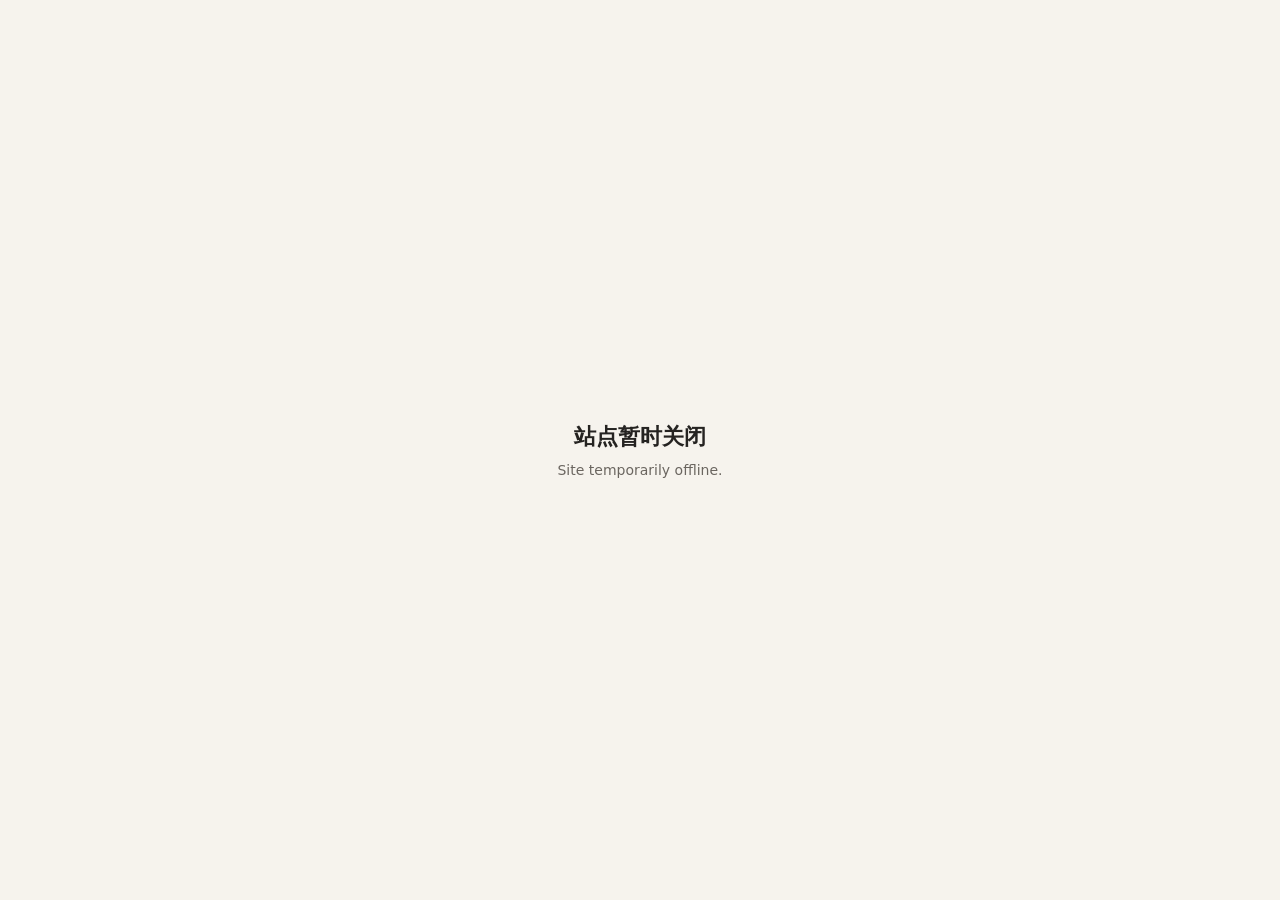
==== commit e8a28b7c: "chore: pause site (maintenance page, no personal info)" ====
--- a/index.html
+++ b/index.html
@@ -1,201 +1,18 @@
 <!doctype html>
 <html lang="zh-CN">
 <head>
-<meta charset="utf-8"><meta name="viewport" content="width=device-width,initial-scale=1,viewport-fit=cover">
-<meta name="theme-color" content="#f6f3ed"><meta name="description" content="ʎɹɹɐƆ (Carry) 的个人工程线索板：PCB、MPU6050 姿态可视化、开源贡献和 AI 协作。">
-<title>ʎɹɹɐƆ · Carry · 个人工程线索板</title>
-<link rel="icon" href="data:image/svg+xml,%3Csvg xmlns='http://www.w3.org/2000/svg' viewBox='0 0 48 48'%3E%3Crect width='48' height='48' rx='10' fill='%23a84935'/%3E%3Ctext x='8' y='32' fill='white' font-size='24'%3EKR%3C/text%3E%3C/svg%3E">
-<link rel="stylesheet" href="assets/v2/site.css">
-<script defer src="assets/v2/three.min.js"></script><script defer src="assets/v2/OrbitControls.js"></script><script defer src="assets/v2/imu-model.js"></script><script defer src="assets/v2/scene.js"></script><script defer src="assets/v2/site.js"></script>
+<meta charset="utf-8">
+<meta name="viewport" content="width=device-width,initial-scale=1">
+<meta name="robots" content="noindex, nofollow">
+<title>暂时关闭</title>
+<style>
+  body{margin:0;min-height:100vh;display:grid;place-items:center;background:#f6f3ed;color:#252321;
+       font-family:ui-sans-serif,system-ui,"Segoe UI",sans-serif;}
+  .box{text-align:center;padding:40px;}
+  h1{font-size:22px;font-weight:600;margin:0 0 10px;}
+  p{font-size:14px;color:#6b6660;margin:0;}
+</style>
 </head>
-<body>
-<a class="skip" href="#projects">跳到项目内容</a>
-<header class="site-header"><a href="#top" class="brand"><span class="brand-symbol">CA</span><span>ʎɹɹɐƆ <i>/</i> Carry</span></a><span class="header-center">个人工程主页 <span>—</span> 2026</span><nav><a href="#projects">项目</a><a href="https://github.com/LilyCarry" target="_blank" rel="noopener">GitHub ↗</a><div class="node-switcher" id="node-switcher"><button class="node-toggle" id="node-toggle" aria-haspopup="true" aria-expanded="false" title="切换部署镜像源"><span class="node-dot"></span><span class="node-label">源: <b id="node-current-name">GitHub</b></span><span class="node-arrow">▾</span></button><div class="node-menu" id="node-menu" hidden><div class="node-menu-head">切换镜像源 / SELECT MIRROR</div><div class="node-list"><a class="node-item" href="https://lilycarry.github.io/biped-lab-profile/" data-host="lilycarry.github.io"><div class="node-item-info"><span class="node-name">GitHub Pages</span><span class="node-desc">国际主源 · 实时构建</span></div><span class="node-tag tag-live">主源</span></a><a class="node-item" href="https://biped-lab-profile.pages.dev/" data-host="biped-lab-profile.pages.dev" data-name="Cloudflare Pages"><div class="node-item-info"><span class="node-name">Cloudflare Pages</span><span class="node-desc">全球边缘 CDN · 高速直连</span></div><span class="node-tag tag-live">实时</span></a><a class="node-item" href="https://bi-lab-pro.netlify.app/" data-host="bi-lab-pro.netlify.app" data-name="Netlify"><div class="node-item-info"><span class="node-name">Netlify</span><span class="node-desc">全冗余备用集群</span></div><span class="node-tag tag-live">实时</span></a><a class="node-item is-placeholder" href="javascript:void(0)" data-target="#" data-name="AliCloud 专线"><div class="node-item-info"><span class="node-name">AliCloud 专线</span><span class="node-desc">国内云主机 · 物理冷备</span></div><span class="node-tag tag-placeholder">内部备用</span></a></div></div></div></nav></header>
-<main id="top">
-<section class="hero-track" id="hero-track" aria-label="互动线索板与个人介绍">
-<div class="hero-sticky" id="hero-sticky">
-<div class="workbench" id="workbench">
-<div class="board-intro"><div><div class="eyebrow">01 — THE WORKBENCH</div><h1>好玩的想法，<br>动手连起来<span>。</span></h1></div><div class="intro-side"><p>硬件、代码，还有一些新尝试。<br>这是我的个人工程线索板。</p><span class="hint-desktop">拖动卡片 · 连线跟随 · 随手写画</span><span class="hint-mobile">点开项目，或试试 3D 姿态互动</span></div></div>
-<div class="board-shell">
-<div class="board-bar"><span class="board-label"><span class="live-dot"></span> 我的线索板 <small>/ 拖动标题栏</small></span><div class="tools"><button id="add-clue" aria-label="添加便签或贴纸">＋ 添加</button><button id="pen-toggle" aria-pressed="false">✎ 画笔</button><button id="undo-ink" title="撤销上一笔">↶</button><button id="arrange" title="恢复预设节点位置，保留你的便签">整理</button></div><button class="mobile-model" data-model-open>体验 3D ↗</button></div>
-<div class="board" id="board"><svg id="threads" aria-hidden="true"></svg><canvas id="ink" aria-label="涂鸦层"></canvas>
-<article class="clue clue-pcb" data-id="pcb" data-x="0.015" data-y="0.015" style="--tilt:-2deg"><div class="drag-handle"><span>01 / HARDWARE</span><span>⠿</span></div><a href="#pcb-project" class="clue-link"><img src="assets/fc_pcb_top.png" alt="四层 PCB 的实际布局截图"><strong>画板子，搭硬件 <span>↗</span></strong><small>2 层 / 4 层 PCB</small></a></article>
-<article class="clue clue-imu" data-id="imu" data-x="0.50" data-y="0.27" style="--tilt:0deg"><div class="drag-handle"><span><b class="tiny-dot"></b> MPU6050 / 已完成</span><span>⠿</span></div><div class="model-viewport" id="mini-stage" aria-label="可旋转的 MPU6050 三维模型"><span class="model-loading">正在载入三维模型…</span></div><div class="model-caption"><span>拖动旋转 · 真正的 3D</span><button data-model-open aria-label="放大 MPU6050 三维模型">放大 ↗</button></div><div class="mini-telemetry"><span>ROLL <b data-mini-roll>0.0°</b></span><span>PITCH <b data-mini-pitch>0.0°</b></span><span class="demo-badge">演示姿态</span></div></article>
-<article class="clue clue-ai" data-id="ai" data-x="0.985" data-y="0.01" style="--tilt:3deg"><div class="drag-handle"><span>HOW I BUILD</span><span>⠿</span></div><a class="clue-link" href="#approach"><span class="pixel-star" aria-hidden="true">✳</span><strong>和 AI 一起折腾</strong><small>拆问题 → 运行 → 验证</small></a></article>
-<article class="clue clue-pr" data-id="schedule" data-x="0.015" data-y="0.62" style="--tilt:1deg"><div class="drag-handle"><span>OPEN SOURCE / 01</span><span>⠿</span></div><a href="https://github.com/ShiGuangSchedule/shiguang_warehouse/pull/552" target="_blank" rel="noopener" class="clue-link"><strong>拾光课程表 ↗</strong><small>郑州大学适配 <b>#552</b></small></a></article>
-<article class="clue clue-pr" data-id="ime" data-x="0.015" data-y="0.985" style="--tilt:-2deg"><div class="drag-handle"><span>OPEN SOURCE / 02</span><span>⠿</span></div><a href="https://github.com/metasequoiaime/msime-windows/pull/351" target="_blank" rel="noopener" class="clue-link"><strong>水杉输入法 ↗</strong><small>候选窗滚轮翻页 <b>#351</b></small></a></article>
-<article class="clue clue-learn" data-id="rtos" data-x="0.985" data-y="0.51" style="--tilt:-2deg"><div class="drag-handle"><span>NEXT / 下一步</span><span>⠿</span></div><a href="#learning" class="clue-link"><strong>FreeRTOS</strong><small>从任务、队列开始</small><span class="task-icons">▰ ─ ▰ ─ ▰</span></a></article>
-<article class="clue clue-hal" data-id="hal" data-x="0.50" data-y="0.99" style="--tilt:1deg"><div class="drag-handle"><span>LEARNING / 进行中</span><span>⠿</span></div><a href="#learning" class="clue-link"><strong>STM32 · HAL</strong><small>标准库 → HAL / CubeMX</small></a></article>
-<article class="clue clue-band" data-id="band" data-x="0.985" data-y="0.99" style="--tilt:2deg"><div class="drag-handle"><span>SMALL DEVICE</span><span>⠿</span></div><a href="#band-project" class="clue-link"><strong>手腕上的小项目 ↗</strong><small>突破 3.6 万下载 · 自动发货闭环</small></a></article>
-</div>
-<div class="board-foot"><span><i class="legend-line"></i> 已有实践 <i class="legend-line dashed"></i> 正在延伸</span><span>随意探索，这里没有标准答案。</span></div>
-</div></div>
-<aside class="feature-panel" id="feature-panel"><div class="panel-compact" id="panel-compact"><div class="eyebrow">02 — ABOUT ME <span>↙</span></div><div class="compact-body"><span class="name-label">你好，我是 ʎɹɹɐƆ（Carry）。</span><h2>好奇一点，<br>先动手<br><em>做出来。</em></h2><p>郑州大学 · 自动化<br>喜欢硬件，也喜欢把软件和 AI<br>接进自己的小实验。</p><a href="#direction" class="panel-cta">认识我和我的项目 <span>↗</span></a></div><div class="compact-bottom"><span class="direction-tag">招新意向方向：工业测量</span><p>想从传感器与测量出发，<br>继续学习三维空间里的问题。</p><button id="expand-button">向下滑，展开这一页 <span>↓</span></button><div class="scroll-meter"><span></span></div></div></div>
-<div class="panel-full" id="panel-full" aria-hidden="true" inert><canvas id="pointcloud-canvas" class="pointcloud-canvas" aria-hidden="true"></canvas><div class="full-header"><span class="eyebrow">02 — A CLOSER LOOK</span><span>郑州大学自动化 · 个人工程主页</span></div><div class="full-grid"><div><span class="name-label">双足实验室招新意向 // 工业测量与 3D</span><h2><span class="nobr">工业测量</span><span>，</span><br><span class="nobr">从一个真实的</span><br><em>问题开始。</em></h2><p>做过 PCB，也把 MPU6050 的数据变成了电脑上的三维姿态。我想沿着这些实验继续学，理解怎样采集可靠的数据、看清误差，再把结果用起来。</p><a class="text-link" href="#projects">往下看具体项目 ↘</a></div><div class="full-notes"><div><span>01 / 已有实践</span><h3>跑通基础链路</h3><p>2 / 4 层 PCB 打样调试、MPU6050 姿态采集；也做过很基础的 DHT22 温湿度与红外人在雷达，用来对房间状态做简单量化。知道怎么把物理量变成数字，但也切实体会到漂移和噪声有多烦人。</p></div><div><span>02 / 为什么是测量</span><h3>看清现实的尺度</h3><p>控制的前提是测量。不管是运动体姿态还是空间重建，只要传感器测不准、有漂移，上层的决策和模型就无从谈起。</p></div><div><span>03 / 想尝试的方向</span><h3>把真实世界量准</h3><p>无论是机械臂抓零件还是机器人走平路，第一步都得先知道眼前的东西有多远、歪了多少度。未来想在实验室学习工业相机与测距传感器的标定和测量，搞明白怎么在震动和反光里把干扰滤掉，把物理世界量得稳稳当当。</p></div></div></div><div class="full-footer"><span>硬件 → 数据 → 滤波纠偏 → 三维空间</span><span>继续向下，查看项目 ↓</span></div></div>
-</aside></div></section>
-<div class="page-content">
-<section class="direction-mobile" id="direction"><span class="eyebrow">双足实验室招新 · 意向方向：工业测量</span><h2><span class="nobr">从基础传感器，</span><br><span class="nobr">到把空间和距离量准。</span></h2><p>做过温湿度、人体红外和 MPU6050 姿态。最直观的体会就是：现实里的传感器全是噪声和抖动，如果前面测不准，后面算得再漂亮也没用。未来想在实验室系统学习工业测量，理解怎样用相机和测距传感器看清真实空间里的尺寸、距离与误差。</p></section>
-<section class="section" id="projects"><div class="section-heading"><span class="eyebrow">03 — SELECTED PROJECTS</span><div><h2>做过一些，<br>还想再多试一些。</h2><p>把过程和结果放在一起，比堆一排技术名词更有用。</p></div></div>
-<article class="project-feature" id="imu-project"><div class="project-copy"><div class="project-meta"><span>01 / 嵌入式 · 姿态可视化</span><span class="status">已完成</span></div><h3>让传感器的数据，<br>在屏幕里转起来。</h3><p>STM32 采集 MPU6050 的加速度与角速度，通过串口传回电脑，实时驱动三维模型。仰头与翻滚靠重力拉着很稳；但水平转圈因为 6 轴芯片没有磁力计，时间久了会有积分漂移，在上位机里专门加了手动一键归零。项目里对比了互补滤波和卡尔曼滤波在手抖和震动下的表现。</p><div class="chips"><span>互补滤波</span><span>卡尔曼滤波</span><span>Mahony</span><span>串口通信</span><span>手动归零</span></div><button class="solid-button" data-model-open>打开 3D 姿态体验 ↗</button><small class="note-text">主页模型使用演示姿态；手机可切换为本机传感器。</small></div><div class="imu-illustration"><div class="project-scene" id="project-stage" aria-label="MPU6050 三维板卡预览"></div><div class="technical-caption"><span>MPU-6050 / 6-AXIS IMU</span><span>采集 → 串口 → 3D</span></div></div></article>
-<article class="pcb-feature" id="pcb-project">
-  <!-- Front PCB board as full-height section backdrop with horizontal gradient fade -->
-  <div class="section-backdrop-pcb" aria-hidden="true">
-    <img src="assets/fc_pcb_top.png" alt="飞控 PCB 正面板">
-  </div>
-  <div class="project-copy pcb-copy">
-    <div class="project-meta">02 / PCB DESIGN</div>
-    <h3>从原理图，<br>到自己的板子。</h3>
-    <p>自己设计 2 层和 4 层板。把元器件选型、封装匹配与布局布线连起来，再通过打样贴片和实测排错，真正理解硬件底层的电源、总线与信号完整性。</p>
-    <div class="chips">
-      <span>2 层 / 4 层</span>
-      <span>飞控主板</span>
-      <span>元器件选型</span>
-      <span>布局布线</span>
-      <span>首件实测</span>
-    </div>
-    <button class="solid-button" data-image="assets/fc_pcb_top.png" data-caption="飞控 PCB 正面板顶层布局">查看正面 PCB 原图 ↗</button>
-  </div>
-</article>
-</section>
-<section class="section" id="opensource">
-  <div class="section-heading"><span class="eyebrow">04 — OPEN SOURCE</span><div><h2>两个项目，<br>具体的小改进。</h2><p>在 AI 辅助下阅读代码、定位问题和准备提交。下面的链接直接指向已合并的 PR。</p></div></div>
-
-  <div class="pr-grid"><article class="pr-card pr-card-shiguang"><div class="schedule-card-watermark" aria-hidden="true"><img src="assets/shiguang_schedule.jpg" alt="郑州大学课表示例"></div><div class="pr-head"><span class="project-icon">▦</span><span class="merged">● MERGED</span></div><h3>拾光课程表</h3><p>为郑州大学增加课表适配，让课程名称、时间和地点可以被读取。后续修正了下午课程的时间偏移。</p><a class="pr-main" href="https://github.com/ShiGuangSchedule/shiguang_warehouse/pull/552" target="_blank" rel="noopener"><span>郑州大学适配</span><b>#552 ↗</b></a><a class="pr-secondary" href="https://github.com/ShiGuangSchedule/shiguang_warehouse/pull/770" target="_blank" rel="noopener">后续修复：下午课程时间 <span>#770 ↗</span></a></article>
-<article class="pr-card"><div class="pr-head"><span class="project-icon">杉</span><span class="merged">● MERGED</span></div><h3>水杉输入法</h3><p>为候选窗加入鼠标滚轮翻页；另一次提交修复了 MSVC 在中文编码环境下构建测试目标的问题。</p><a class="pr-main" href="https://github.com/metasequoiaime/msime-windows/pull/351" target="_blank" rel="noopener"><span>候选窗滚轮翻页</span><b>#351 ↗</b></a><a class="pr-secondary" href="https://github.com/metasequoiaime/msime-windows/pull/331" target="_blank" rel="noopener">另一次贡献：UTF-8 编译修复 <span>#331 ↗</span></a></article></div>
-</section>
-<section class="section other-projects" id="band-project"><div class="band-visual"><div class="band-pill-wrapper"><img src="assets/wrist_ledger_1.png" alt="小米手环闪电记账本界面" loading="lazy"><img src="assets/wrist_driver_1.png" alt="小米手环驾考应用界面" loading="lazy"></div></div><div><span class="eyebrow">05 — SMALL & PLAYFUL</span><h2>小屏幕，<br>也能装下新点子。</h2><p>和 AI 协作开发小米手环快应用，累计突破 3.6 万次真实下载。写过题库速记与微记账，也自写 Python 脚本跑通了无人值守的自动化交付流程。</p><div class="small-experiments"><div><b>腕上小工具 / 《环间驾考》与《闪电记账本》</b><p>整理了驾考题库做离线速记，加入间隔记忆算法；另一款做手腕快速记账与月度预算，功能简单但很实用。</p></div><div><b>自动交付 / Python 自动化脚本</b><p>写了一个小脚本自动处理分发与激活码发放，跑通了无人值守的自动化交付链路。比起代码本身，更开心的是看它在真实世界里被人用起来。</p></div></div></div></section>
-<section class="section" id="learning">
-  <div class="section-heading"><span class="eyebrow">06 — NOW & NEXT</span><div><h2>接下来学什么，<br>从已有实验里找。</h2></div></div>
-  <div class="learning-grid"><article class="learning-cubemx"><div class="cubemx-card-watermark" aria-hidden="true"><img src="assets/cubemx_pinout.png" alt="STM32CubeMX 引脚分配"></div><span class="tag">进行中</span><h3>STM32 / HAL / CubeMX</h3><p>从标准库迁移到 HAL，练习外设配置和工程组织。让熟悉的功能在新的工作方式里跑起来。</p></article><article class="learning-freertos"><div class="hal-code-watermark" aria-hidden="true"><img src="assets/vscode_code.png" alt="FreeRTOS 任务工程源码"></div><span class="tag">下一步</span><h3>FreeRTOS</h3><p>从任务调度、队列和信号量入手，尝试拆分采集、滤波和串口通信。把小实验组织得更清楚。</p></article></div><div class="task-flow"><span>采集任务</span><i>→</i><span>数据队列</span><i>→</i><span>滤波处理</span><i>→</i><span>串口回传</span></div>
-</section>
-<section class="section approach" id="approach"><span class="eyebrow">07 — HOW I WORK</span><h2>有想法，就先试试。</h2><p>遇到不懂的地方，和 AI 一起拆解、查资料、调试。能跑起来之后，再看哪里不对、哪里还能更好。</p><div class="approach-steps"><span>01 / 问清楚</span><span>02 / 做出来</span><span>03 / 实际验证</span><span>04 / 继续改</span></div></section>
-
-</div>
-
-<!-- Mistral-Style Dark Footer Track with Mascot Runway -->
-
-<!-- Mistral-Style Clean Dark Footer with Zero Bottom Blank Space -->
-<footer class="site-footer" id="site-footer">
-  <!-- Centered Mascot Pop-up (Rises directly from behind the rainbow sunset stripe on bottom overscroll) -->
-  <div class="mascot-stage" id="mascot-stage" aria-hidden="true">
-    <div class="mascot-frame">
-      <img src="assets/deepseek_maid.jpg" alt="DeepSeek 大肥鱼女仆 - ZipZipPipe" class="mascot-img" id="mascot-click-img" title="戳我一下~">
-    </div>
-  </div>
-
-  <!-- Retro Sunset Stripe (Mistral Signature atop the dark bar) -->
-  <div class="sunset-stripe" aria-hidden="true"></div>
-
-  <!-- Dark Footer Content -->
-  <div class="mistral-footer-content">
-    <div class="footer-inner">
-      <div class="mistral-footer-row">
-        <div class="footer-brand">
-          <span class="brand-symbol">CA</span>
-          <div class="footer-brand-info">
-            <strong>ʎɹɹɐƆ <i>/</i> Carry</strong>
-            <small>郑州大学自动化 · 个人工程主页 2026</small>
-          </div>
-        </div>
-
-        <nav class="footer-nav">
-          <a href="#projects">项目</a>
-          <a href="#direction">工业测量</a>
-          <a href="https://github.com/LilyCarry" target="_blank" rel="noopener">GitHub ↗</a>
-          <a href="#top" class="footer-back-top">返回顶部 ↑</a>
-        </nav>
-      </div>
-
-      <!-- Clean AI Acknowledgments inside the dark footer -->
-      <div class="footer-ack-bar">
-        <div class="footer-ack-tag">AI COLLABORATORS // 幕后工友</div>
-        <p class="footer-ack-text">
-          特别鸣谢 <strong>GPT 6 Astra</strong>、<strong>Gemini 3.8</strong>、<strong>DeepSeek</strong> 与 <strong>hy4</strong> 在思路拆解、3D 调试、页面构建与工程折腾中的大力支持。
-        </p>
-        <span class="footer-ack-sub">插画形象来自 B站 @ZipZipPipe · 仅作非商业学习与交流致谢</span>
-      </div>
-
-      <div class="mistral-footer-bottom">
-        <span>© 2026 ʎɹɹɐƆ · Carry · 自动化</span>
-        <a href="https://github.com/LilyCarry" target="_blank" rel="noopener">GitHub ↗</a>
-      </div>
-    </div>
-  </div>
-</footer>
-</main>
-<dialog id="model-dialog" class="model-dialog"><div class="dialog-header"><div><span class="eyebrow">INTERACTIVE / MPU6050</span><h2>让模型跟着你动。</h2></div><button class="close" data-close aria-label="关闭模型窗口">×</button></div><div id="full-stage" class="full-stage"></div><div class="model-control"><button data-mode="demo" class="active">演示姿态</button><button data-mode="manual">自由查看</button><button data-mode="phone">使用手机姿态</button><button id="calibrate">归零 / 重置视角</button></div><p id="sensor-status" role="status">演示姿态：可拖动旋转视角。这里展示的是模拟运动，不是已连接的 MPU6050 数据。</p><div class="readings"><span>ROLL <b id="read-roll">0.0°</b></span><span>PITCH <b id="read-pitch">0.0°</b></span><span>YAW <b id="read-yaw">0.0°</b></span></div></dialog>
-<dialog id="note-dialog" class="note-dialog"><form id="note-form"><div class="dialog-header"><h2 id="note-heading">留一条新线索。</h2><button type="button" class="close" data-close aria-label="关闭">×</button></div><label for="note-type">线索类型</label><select id="note-type"><option value="idea">灵感便签</option><option value="experiment">实验记录</option><option value="sticker">图标贴纸</option></select><label for="note-text">写点什么</label><textarea id="note-text" maxlength="100" rows="3">新想法：先做一个能运行的小版本。</textarea><label for="note-icon">选一个图标</label><select id="note-icon"><option value="✳">✳ 灵感</option><option value="▧">▧ 芯片</option><option value="⌘">⌘ 代码</option><option value="↗">↗ 下一步</option><option value="⚡">⚡ 动手</option><option value="✓">✓ 完成</option></select><p class="note-text">只保存在这台设备的浏览器中。双击便签可再次编辑。</p><div class="form-actions"><button type="button" id="delete-note" hidden>删除这张</button><button type="submit" class="solid-button">贴到线索板</button></div></form></dialog>
-<dialog id="image-dialog" class="image-dialog"><button class="close" data-close aria-label="关闭大图">×</button><img id="large-image" alt=""><p id="large-caption"></p></dialog>
-<div id="toast" role="status"></div>
-<script>
-(() => {
-  const switcher = document.getElementById('node-switcher');
-  if (!switcher) return;
-  const toggle = document.getElementById('node-toggle');
-  const menu = document.getElementById('node-menu');
-  const labelEl = document.getElementById('node-current-name');
-  const toastEl = document.getElementById('toast');
-
-  const host = window.location.hostname.toLowerCase();
-  let currentName = 'GitHub';
-  if (host.includes('pages.dev')) currentName = 'Cloudflare';
-  else if (host.includes('netlify.app')) currentName = 'Netlify';
-  else if (host.includes('localhost') || host.includes('127.0.0.1')) currentName = '本地测试';
-  else if (host.includes('lilycarry.github.io')) currentName = 'GitHub';
-  if (labelEl) labelEl.textContent = currentName;
-
-  // 高亮当前在用的源: 按 hostname 精确匹配 data-host
-  let matched = false;
-  menu.querySelectorAll('.node-item').forEach(item => {
-    const h = (item.dataset.host || '').toLowerCase();
-    const on = !!h && host === h;
-    if (on) matched = true;
-    item.classList.toggle('is-active', on);
-  });
-  // 兜底: file:// 或未知域名时高亮第一项 (GitHub 主源), 避免出现无高亮状态
-  if (!matched) {
-    const first = menu.querySelector('.node-item');
-    if (first) first.classList.add('is-active');
-  }
-
-  function showToastMsg(msg) {
-    if (toastEl) {
-      toastEl.textContent = msg;
-      toastEl.classList.add('show');
-      clearTimeout(toastEl.timer);
-      toastEl.timer = setTimeout(() => toastEl.classList.remove('show'), 2800);
-    }
-  }
-
-  toggle.addEventListener('click', (e) => {
-    e.stopPropagation();
-    const willOpen = menu.hidden;
-    menu.hidden = !willOpen;
-    toggle.setAttribute('aria-expanded', String(willOpen));
-    switcher.classList.toggle('is-open', willOpen);
-  });
-
-  document.addEventListener('click', (e) => {
-    if (!switcher.contains(e.target)) {
-      menu.hidden = true;
-      toggle.setAttribute('aria-expanded', 'false');
-      switcher.classList.remove('is-open');
-    }
-  });
-
-  menu.querySelectorAll('.node-item').forEach(item => {
-    item.addEventListener('click', (e) => {
-      if (item.classList.contains('is-placeholder')) {
-        e.preventDefault();
-        const name = item.dataset.name || '该节点';
-        showToastMsg(`[${name}] 正在进行多源接入中，请先使用 GitHub Pages 主源`);
-        menu.hidden = true;
-        toggle.setAttribute('aria-expanded', 'false');
-        switcher.classList.remove('is-open');
-      }
-    });
-  });
-})();
-</script>
-
-</body></html>
+<body><div class="box"><h1>站点暂时关闭</h1><p>Site temporarily offline.</p></div></body>
+</html>
+<!-- MAINTENANCE_MODE_MARK_2026 -->
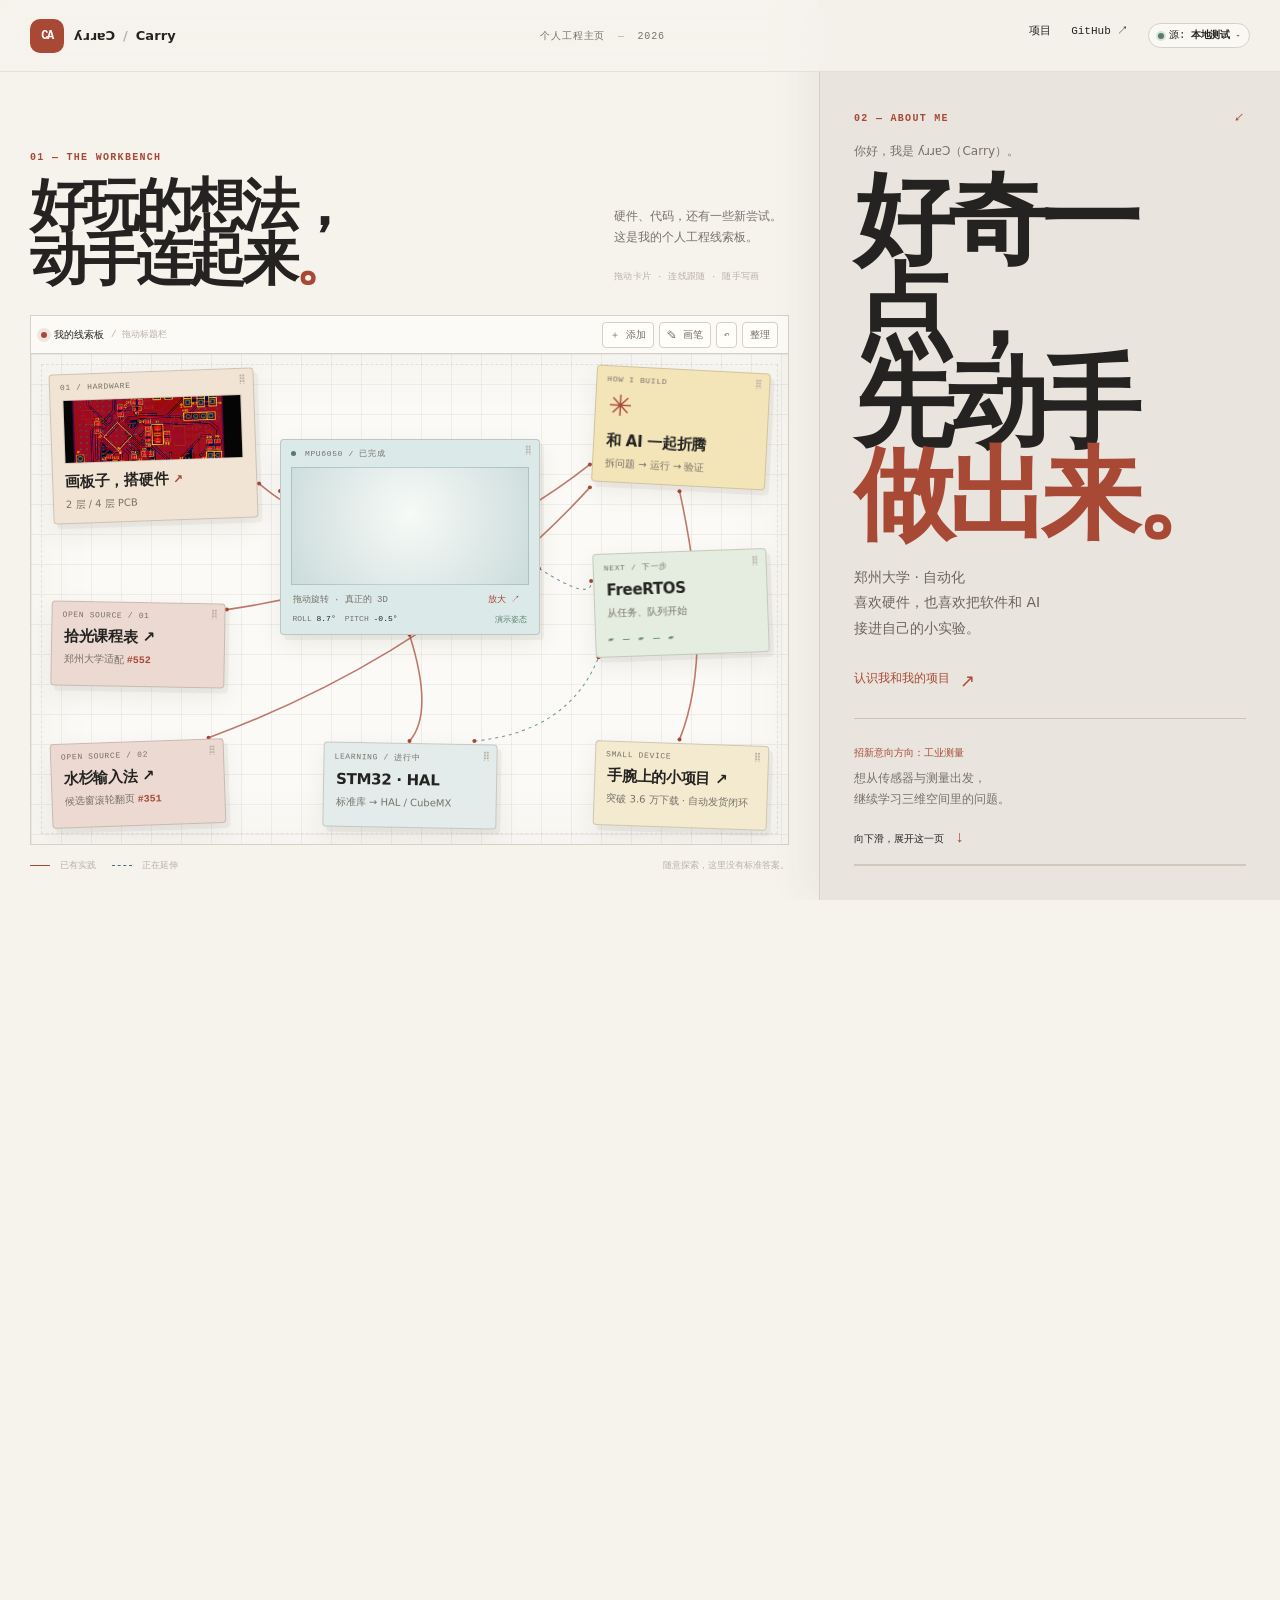
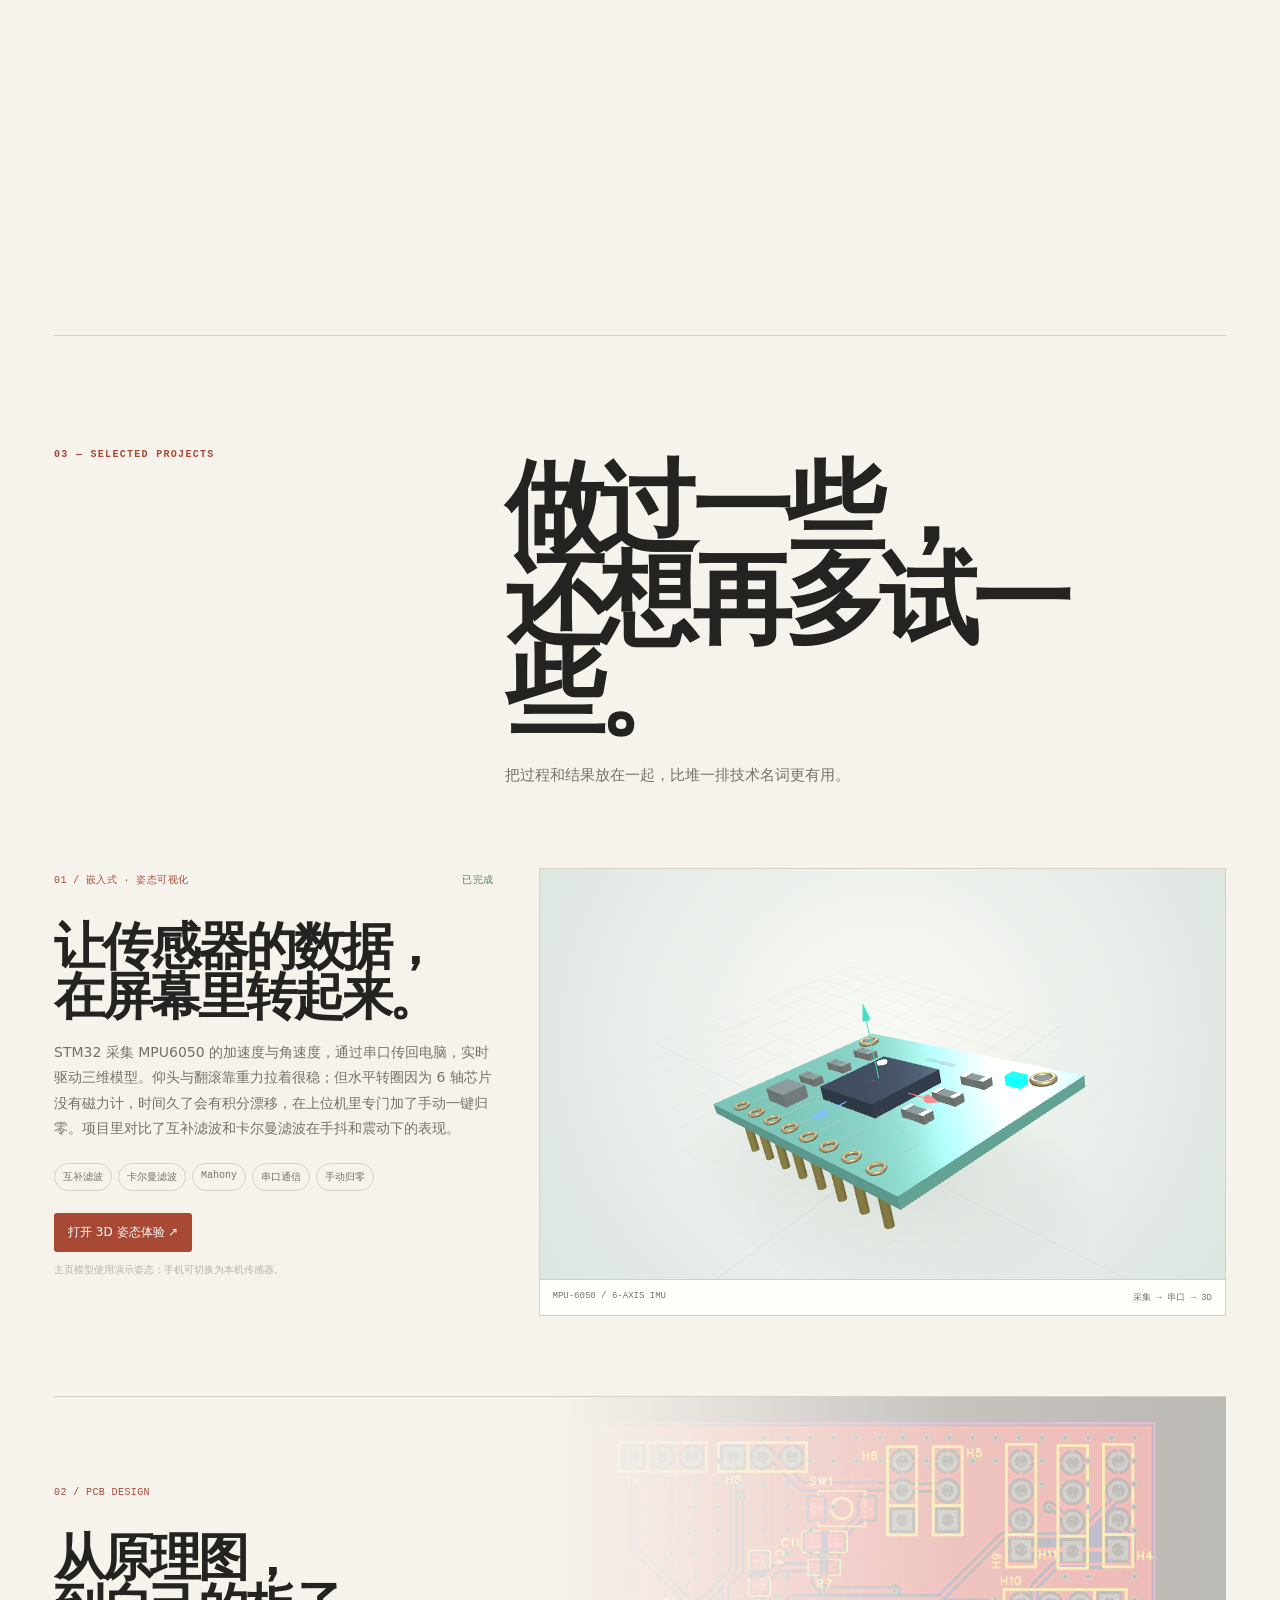
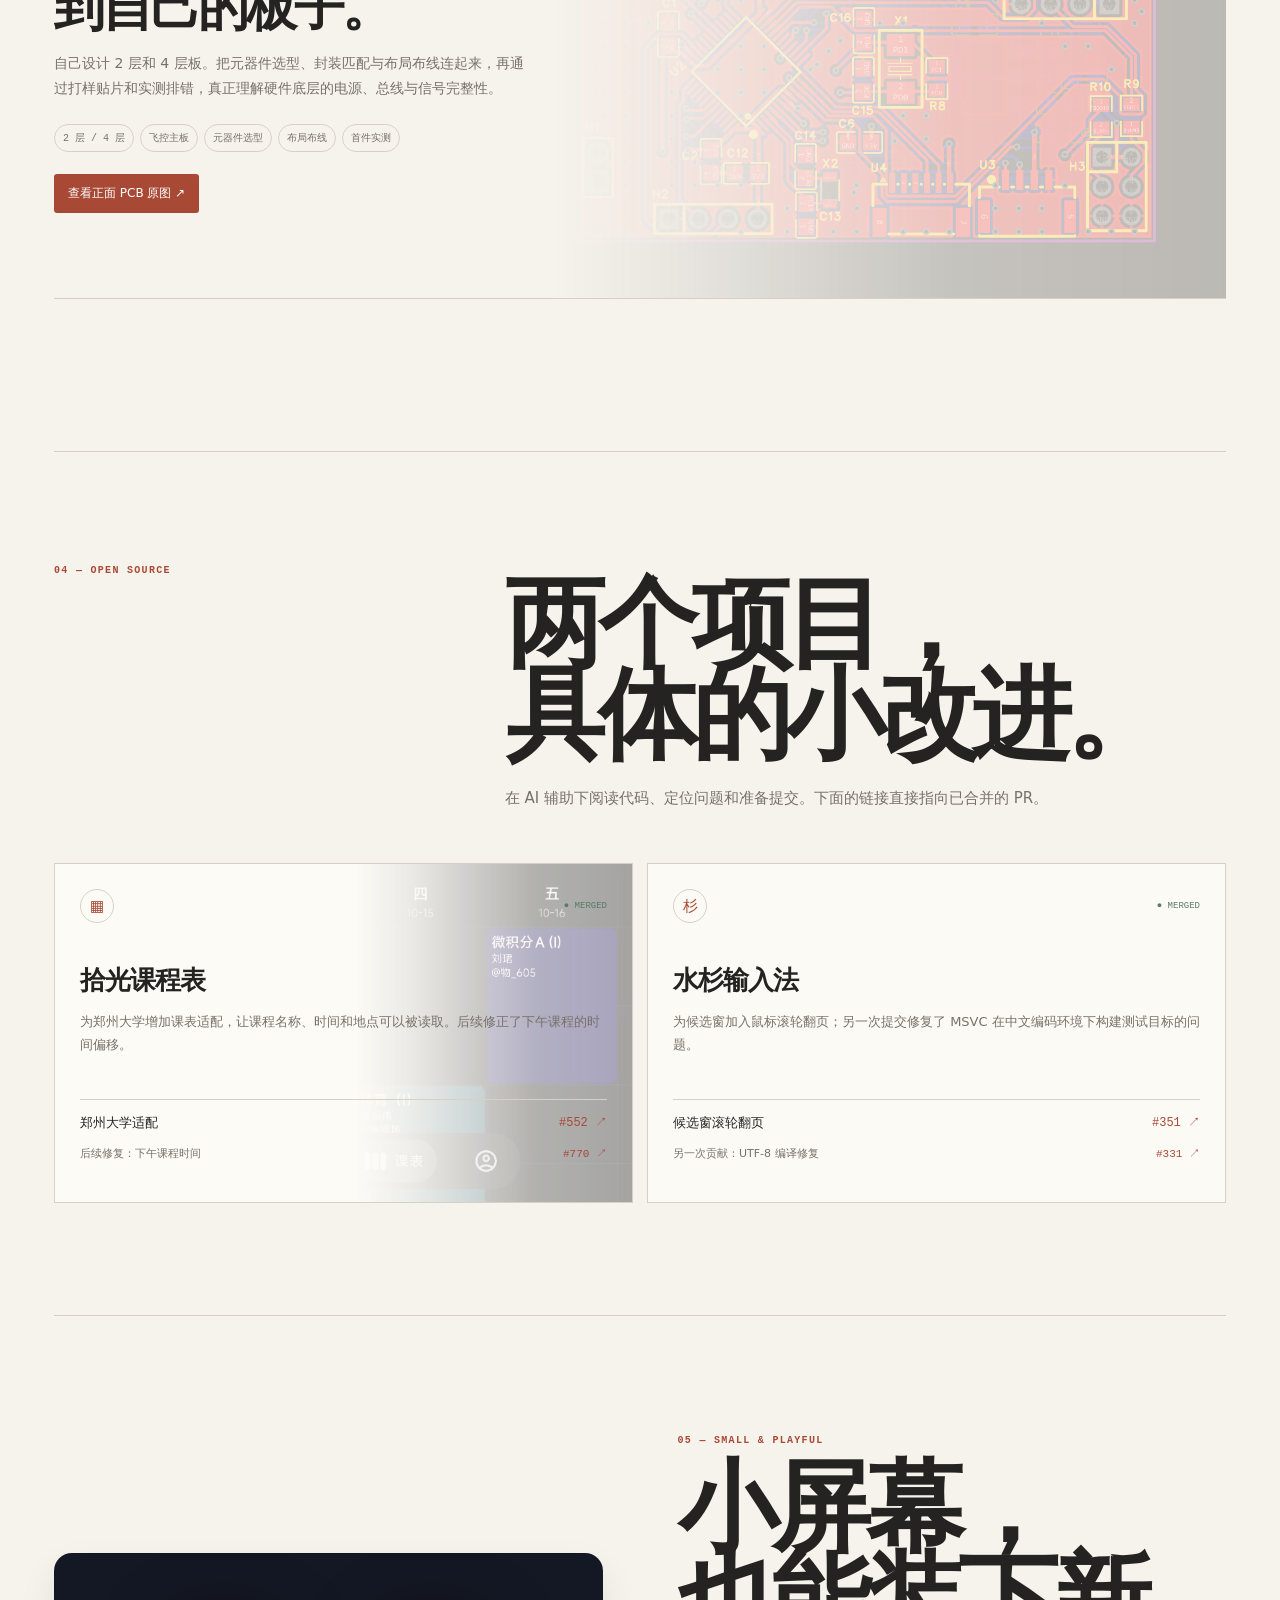
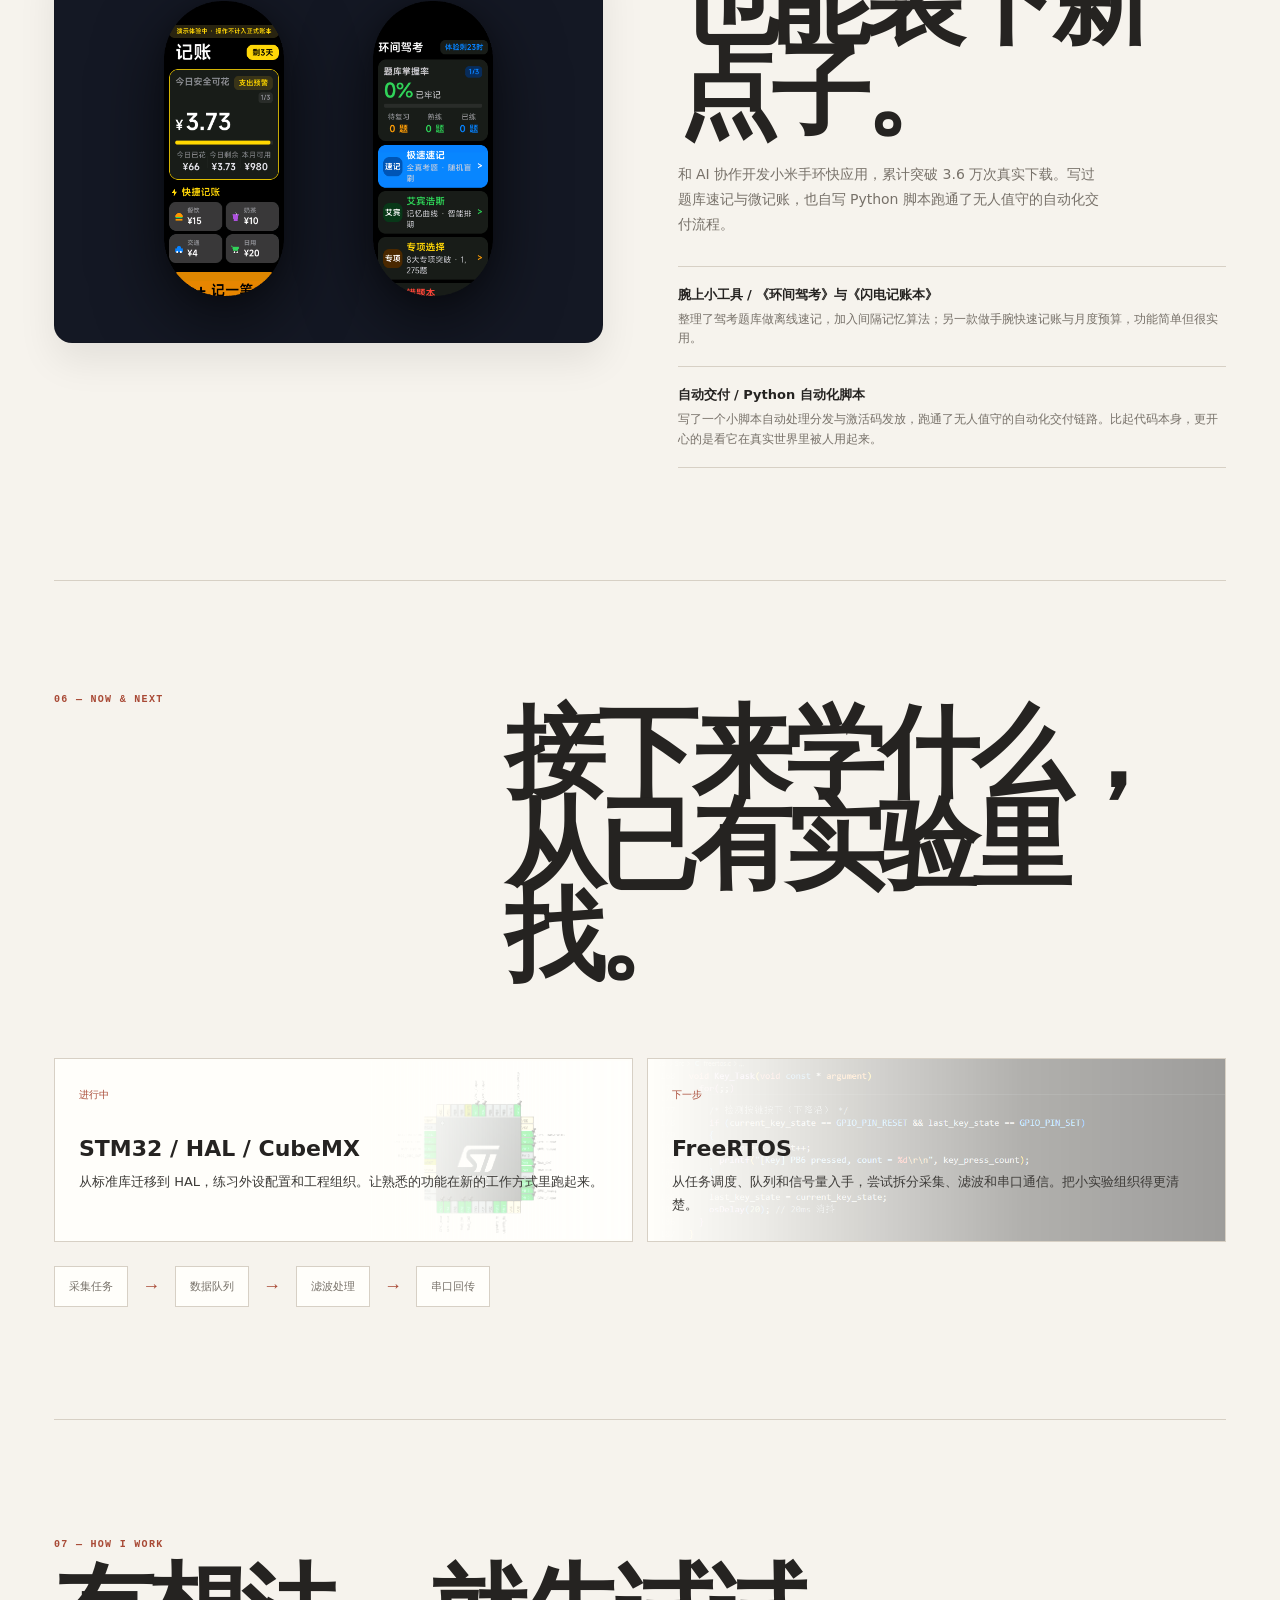
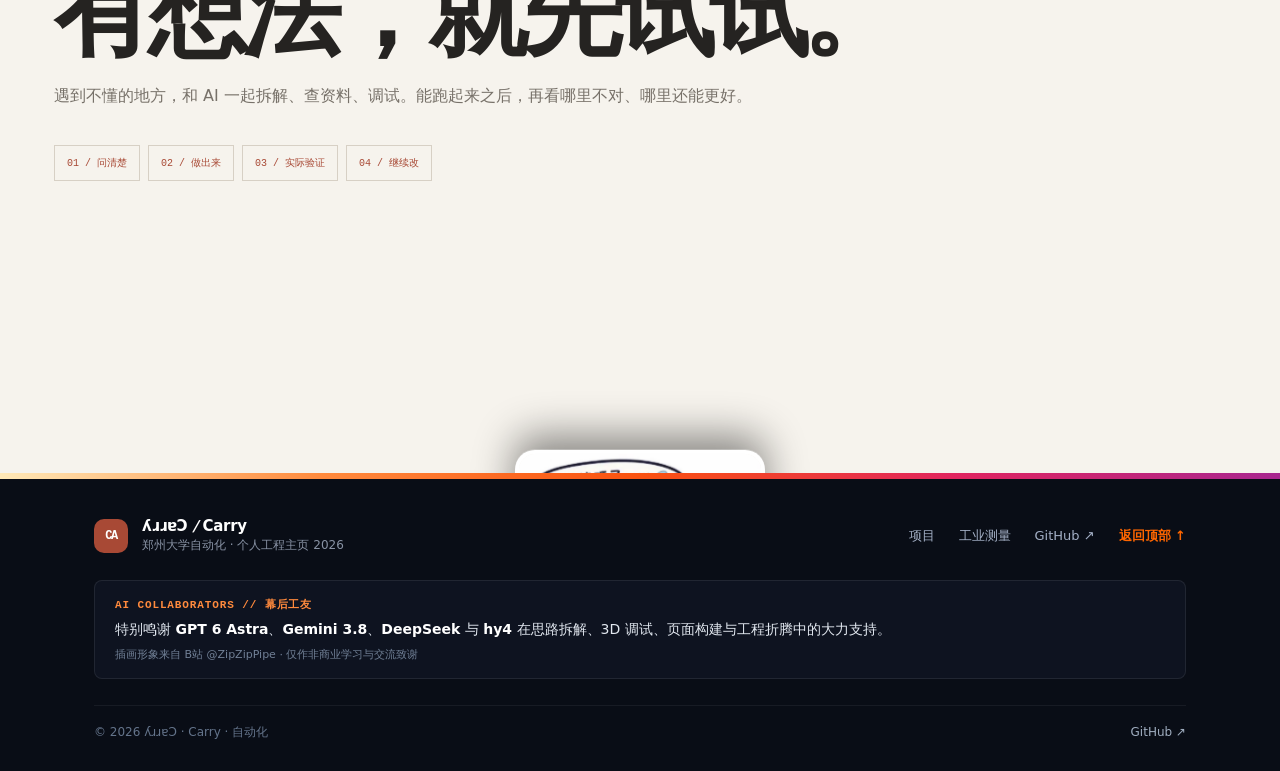
==== commit 6475da44: "Revert "chore: pause site (maintenance page, no personal info)" This reverts commit e8a28b7ceaecf0a4" ====
--- a/index.html
+++ b/index.html
@@ -1,18 +1,201 @@
 <!doctype html>
 <html lang="zh-CN">
 <head>
-<meta charset="utf-8">
-<meta name="viewport" content="width=device-width,initial-scale=1">
-<meta name="robots" content="noindex, nofollow">
-<title>暂时关闭</title>
-<style>
-  body{margin:0;min-height:100vh;display:grid;place-items:center;background:#f6f3ed;color:#252321;
-       font-family:ui-sans-serif,system-ui,"Segoe UI",sans-serif;}
-  .box{text-align:center;padding:40px;}
-  h1{font-size:22px;font-weight:600;margin:0 0 10px;}
-  p{font-size:14px;color:#6b6660;margin:0;}
-</style>
+<meta charset="utf-8"><meta name="viewport" content="width=device-width,initial-scale=1,viewport-fit=cover">
+<meta name="theme-color" content="#f6f3ed"><meta name="description" content="ʎɹɹɐƆ (Carry) 的个人工程线索板：PCB、MPU6050 姿态可视化、开源贡献和 AI 协作。">
+<title>ʎɹɹɐƆ · Carry · 个人工程线索板</title>
+<link rel="icon" href="data:image/svg+xml,%3Csvg xmlns='http://www.w3.org/2000/svg' viewBox='0 0 48 48'%3E%3Crect width='48' height='48' rx='10' fill='%23a84935'/%3E%3Ctext x='8' y='32' fill='white' font-size='24'%3EKR%3C/text%3E%3C/svg%3E">
+<link rel="stylesheet" href="assets/v2/site.css">
+<script defer src="assets/v2/three.min.js"></script><script defer src="assets/v2/OrbitControls.js"></script><script defer src="assets/v2/imu-model.js"></script><script defer src="assets/v2/scene.js"></script><script defer src="assets/v2/site.js"></script>
 </head>
-<body><div class="box"><h1>站点暂时关闭</h1><p>Site temporarily offline.</p></div></body>
-</html>
-<!-- MAINTENANCE_MODE_MARK_2026 -->
+<body>
+<a class="skip" href="#projects">跳到项目内容</a>
+<header class="site-header"><a href="#top" class="brand"><span class="brand-symbol">CA</span><span>ʎɹɹɐƆ <i>/</i> Carry</span></a><span class="header-center">个人工程主页 <span>—</span> 2026</span><nav><a href="#projects">项目</a><a href="https://github.com/LilyCarry" target="_blank" rel="noopener">GitHub ↗</a><div class="node-switcher" id="node-switcher"><button class="node-toggle" id="node-toggle" aria-haspopup="true" aria-expanded="false" title="切换部署镜像源"><span class="node-dot"></span><span class="node-label">源: <b id="node-current-name">GitHub</b></span><span class="node-arrow">▾</span></button><div class="node-menu" id="node-menu" hidden><div class="node-menu-head">切换镜像源 / SELECT MIRROR</div><div class="node-list"><a class="node-item" href="https://lilycarry.github.io/biped-lab-profile/" data-host="lilycarry.github.io"><div class="node-item-info"><span class="node-name">GitHub Pages</span><span class="node-desc">国际主源 · 实时构建</span></div><span class="node-tag tag-live">主源</span></a><a class="node-item" href="https://biped-lab-profile.pages.dev/" data-host="biped-lab-profile.pages.dev" data-name="Cloudflare Pages"><div class="node-item-info"><span class="node-name">Cloudflare Pages</span><span class="node-desc">全球边缘 CDN · 高速直连</span></div><span class="node-tag tag-live">实时</span></a><a class="node-item" href="https://bi-lab-pro.netlify.app/" data-host="bi-lab-pro.netlify.app" data-name="Netlify"><div class="node-item-info"><span class="node-name">Netlify</span><span class="node-desc">全冗余备用集群</span></div><span class="node-tag tag-live">实时</span></a><a class="node-item is-placeholder" href="javascript:void(0)" data-target="#" data-name="AliCloud 专线"><div class="node-item-info"><span class="node-name">AliCloud 专线</span><span class="node-desc">国内云主机 · 物理冷备</span></div><span class="node-tag tag-placeholder">内部备用</span></a></div></div></div></nav></header>
+<main id="top">
+<section class="hero-track" id="hero-track" aria-label="互动线索板与个人介绍">
+<div class="hero-sticky" id="hero-sticky">
+<div class="workbench" id="workbench">
+<div class="board-intro"><div><div class="eyebrow">01 — THE WORKBENCH</div><h1>好玩的想法，<br>动手连起来<span>。</span></h1></div><div class="intro-side"><p>硬件、代码，还有一些新尝试。<br>这是我的个人工程线索板。</p><span class="hint-desktop">拖动卡片 · 连线跟随 · 随手写画</span><span class="hint-mobile">点开项目，或试试 3D 姿态互动</span></div></div>
+<div class="board-shell">
+<div class="board-bar"><span class="board-label"><span class="live-dot"></span> 我的线索板 <small>/ 拖动标题栏</small></span><div class="tools"><button id="add-clue" aria-label="添加便签或贴纸">＋ 添加</button><button id="pen-toggle" aria-pressed="false">✎ 画笔</button><button id="undo-ink" title="撤销上一笔">↶</button><button id="arrange" title="恢复预设节点位置，保留你的便签">整理</button></div><button class="mobile-model" data-model-open>体验 3D ↗</button></div>
+<div class="board" id="board"><svg id="threads" aria-hidden="true"></svg><canvas id="ink" aria-label="涂鸦层"></canvas>
+<article class="clue clue-pcb" data-id="pcb" data-x="0.015" data-y="0.015" style="--tilt:-2deg"><div class="drag-handle"><span>01 / HARDWARE</span><span>⠿</span></div><a href="#pcb-project" class="clue-link"><img src="assets/fc_pcb_top.png" alt="四层 PCB 的实际布局截图"><strong>画板子，搭硬件 <span>↗</span></strong><small>2 层 / 4 层 PCB</small></a></article>
+<article class="clue clue-imu" data-id="imu" data-x="0.50" data-y="0.27" style="--tilt:0deg"><div class="drag-handle"><span><b class="tiny-dot"></b> MPU6050 / 已完成</span><span>⠿</span></div><div class="model-viewport" id="mini-stage" aria-label="可旋转的 MPU6050 三维模型"><span class="model-loading">正在载入三维模型…</span></div><div class="model-caption"><span>拖动旋转 · 真正的 3D</span><button data-model-open aria-label="放大 MPU6050 三维模型">放大 ↗</button></div><div class="mini-telemetry"><span>ROLL <b data-mini-roll>0.0°</b></span><span>PITCH <b data-mini-pitch>0.0°</b></span><span class="demo-badge">演示姿态</span></div></article>
+<article class="clue clue-ai" data-id="ai" data-x="0.985" data-y="0.01" style="--tilt:3deg"><div class="drag-handle"><span>HOW I BUILD</span><span>⠿</span></div><a class="clue-link" href="#approach"><span class="pixel-star" aria-hidden="true">✳</span><strong>和 AI 一起折腾</strong><small>拆问题 → 运行 → 验证</small></a></article>
+<article class="clue clue-pr" data-id="schedule" data-x="0.015" data-y="0.62" style="--tilt:1deg"><div class="drag-handle"><span>OPEN SOURCE / 01</span><span>⠿</span></div><a href="https://github.com/ShiGuangSchedule/shiguang_warehouse/pull/552" target="_blank" rel="noopener" class="clue-link"><strong>拾光课程表 ↗</strong><small>郑州大学适配 <b>#552</b></small></a></article>
+<article class="clue clue-pr" data-id="ime" data-x="0.015" data-y="0.985" style="--tilt:-2deg"><div class="drag-handle"><span>OPEN SOURCE / 02</span><span>⠿</span></div><a href="https://github.com/metasequoiaime/msime-windows/pull/351" target="_blank" rel="noopener" class="clue-link"><strong>水杉输入法 ↗</strong><small>候选窗滚轮翻页 <b>#351</b></small></a></article>
+<article class="clue clue-learn" data-id="rtos" data-x="0.985" data-y="0.51" style="--tilt:-2deg"><div class="drag-handle"><span>NEXT / 下一步</span><span>⠿</span></div><a href="#learning" class="clue-link"><strong>FreeRTOS</strong><small>从任务、队列开始</small><span class="task-icons">▰ ─ ▰ ─ ▰</span></a></article>
+<article class="clue clue-hal" data-id="hal" data-x="0.50" data-y="0.99" style="--tilt:1deg"><div class="drag-handle"><span>LEARNING / 进行中</span><span>⠿</span></div><a href="#learning" class="clue-link"><strong>STM32 · HAL</strong><small>标准库 → HAL / CubeMX</small></a></article>
+<article class="clue clue-band" data-id="band" data-x="0.985" data-y="0.99" style="--tilt:2deg"><div class="drag-handle"><span>SMALL DEVICE</span><span>⠿</span></div><a href="#band-project" class="clue-link"><strong>手腕上的小项目 ↗</strong><small>突破 3.6 万下载 · 自动发货闭环</small></a></article>
+</div>
+<div class="board-foot"><span><i class="legend-line"></i> 已有实践 <i class="legend-line dashed"></i> 正在延伸</span><span>随意探索，这里没有标准答案。</span></div>
+</div></div>
+<aside class="feature-panel" id="feature-panel"><div class="panel-compact" id="panel-compact"><div class="eyebrow">02 — ABOUT ME <span>↙</span></div><div class="compact-body"><span class="name-label">你好，我是 ʎɹɹɐƆ（Carry）。</span><h2>好奇一点，<br>先动手<br><em>做出来。</em></h2><p>郑州大学 · 自动化<br>喜欢硬件，也喜欢把软件和 AI<br>接进自己的小实验。</p><a href="#direction" class="panel-cta">认识我和我的项目 <span>↗</span></a></div><div class="compact-bottom"><span class="direction-tag">招新意向方向：工业测量</span><p>想从传感器与测量出发，<br>继续学习三维空间里的问题。</p><button id="expand-button">向下滑，展开这一页 <span>↓</span></button><div class="scroll-meter"><span></span></div></div></div>
+<div class="panel-full" id="panel-full" aria-hidden="true" inert><canvas id="pointcloud-canvas" class="pointcloud-canvas" aria-hidden="true"></canvas><div class="full-header"><span class="eyebrow">02 — A CLOSER LOOK</span><span>郑州大学自动化 · 个人工程主页</span></div><div class="full-grid"><div><span class="name-label">双足实验室招新意向 // 工业测量与 3D</span><h2><span class="nobr">工业测量</span><span>，</span><br><span class="nobr">从一个真实的</span><br><em>问题开始。</em></h2><p>做过 PCB，也把 MPU6050 的数据变成了电脑上的三维姿态。我想沿着这些实验继续学，理解怎样采集可靠的数据、看清误差，再把结果用起来。</p><a class="text-link" href="#projects">往下看具体项目 ↘</a></div><div class="full-notes"><div><span>01 / 已有实践</span><h3>跑通基础链路</h3><p>2 / 4 层 PCB 打样调试、MPU6050 姿态采集；也做过很基础的 DHT22 温湿度与红外人在雷达，用来对房间状态做简单量化。知道怎么把物理量变成数字，但也切实体会到漂移和噪声有多烦人。</p></div><div><span>02 / 为什么是测量</span><h3>看清现实的尺度</h3><p>控制的前提是测量。不管是运动体姿态还是空间重建，只要传感器测不准、有漂移，上层的决策和模型就无从谈起。</p></div><div><span>03 / 想尝试的方向</span><h3>把真实世界量准</h3><p>无论是机械臂抓零件还是机器人走平路，第一步都得先知道眼前的东西有多远、歪了多少度。未来想在实验室学习工业相机与测距传感器的标定和测量，搞明白怎么在震动和反光里把干扰滤掉，把物理世界量得稳稳当当。</p></div></div></div><div class="full-footer"><span>硬件 → 数据 → 滤波纠偏 → 三维空间</span><span>继续向下，查看项目 ↓</span></div></div>
+</aside></div></section>
+<div class="page-content">
+<section class="direction-mobile" id="direction"><span class="eyebrow">双足实验室招新 · 意向方向：工业测量</span><h2><span class="nobr">从基础传感器，</span><br><span class="nobr">到把空间和距离量准。</span></h2><p>做过温湿度、人体红外和 MPU6050 姿态。最直观的体会就是：现实里的传感器全是噪声和抖动，如果前面测不准，后面算得再漂亮也没用。未来想在实验室系统学习工业测量，理解怎样用相机和测距传感器看清真实空间里的尺寸、距离与误差。</p></section>
+<section class="section" id="projects"><div class="section-heading"><span class="eyebrow">03 — SELECTED PROJECTS</span><div><h2>做过一些，<br>还想再多试一些。</h2><p>把过程和结果放在一起，比堆一排技术名词更有用。</p></div></div>
+<article class="project-feature" id="imu-project"><div class="project-copy"><div class="project-meta"><span>01 / 嵌入式 · 姿态可视化</span><span class="status">已完成</span></div><h3>让传感器的数据，<br>在屏幕里转起来。</h3><p>STM32 采集 MPU6050 的加速度与角速度，通过串口传回电脑，实时驱动三维模型。仰头与翻滚靠重力拉着很稳；但水平转圈因为 6 轴芯片没有磁力计，时间久了会有积分漂移，在上位机里专门加了手动一键归零。项目里对比了互补滤波和卡尔曼滤波在手抖和震动下的表现。</p><div class="chips"><span>互补滤波</span><span>卡尔曼滤波</span><span>Mahony</span><span>串口通信</span><span>手动归零</span></div><button class="solid-button" data-model-open>打开 3D 姿态体验 ↗</button><small class="note-text">主页模型使用演示姿态；手机可切换为本机传感器。</small></div><div class="imu-illustration"><div class="project-scene" id="project-stage" aria-label="MPU6050 三维板卡预览"></div><div class="technical-caption"><span>MPU-6050 / 6-AXIS IMU</span><span>采集 → 串口 → 3D</span></div></div></article>
+<article class="pcb-feature" id="pcb-project">
+  <!-- Front PCB board as full-height section backdrop with horizontal gradient fade -->
+  <div class="section-backdrop-pcb" aria-hidden="true">
+    <img src="assets/fc_pcb_top.png" alt="飞控 PCB 正面板">
+  </div>
+  <div class="project-copy pcb-copy">
+    <div class="project-meta">02 / PCB DESIGN</div>
+    <h3>从原理图，<br>到自己的板子。</h3>
+    <p>自己设计 2 层和 4 层板。把元器件选型、封装匹配与布局布线连起来，再通过打样贴片和实测排错，真正理解硬件底层的电源、总线与信号完整性。</p>
+    <div class="chips">
+      <span>2 层 / 4 层</span>
+      <span>飞控主板</span>
+      <span>元器件选型</span>
+      <span>布局布线</span>
+      <span>首件实测</span>
+    </div>
+    <button class="solid-button" data-image="assets/fc_pcb_top.png" data-caption="飞控 PCB 正面板顶层布局">查看正面 PCB 原图 ↗</button>
+  </div>
+</article>
+</section>
+<section class="section" id="opensource">
+  <div class="section-heading"><span class="eyebrow">04 — OPEN SOURCE</span><div><h2>两个项目，<br>具体的小改进。</h2><p>在 AI 辅助下阅读代码、定位问题和准备提交。下面的链接直接指向已合并的 PR。</p></div></div>
+
+  <div class="pr-grid"><article class="pr-card pr-card-shiguang"><div class="schedule-card-watermark" aria-hidden="true"><img src="assets/shiguang_schedule.jpg" alt="郑州大学课表示例"></div><div class="pr-head"><span class="project-icon">▦</span><span class="merged">● MERGED</span></div><h3>拾光课程表</h3><p>为郑州大学增加课表适配，让课程名称、时间和地点可以被读取。后续修正了下午课程的时间偏移。</p><a class="pr-main" href="https://github.com/ShiGuangSchedule/shiguang_warehouse/pull/552" target="_blank" rel="noopener"><span>郑州大学适配</span><b>#552 ↗</b></a><a class="pr-secondary" href="https://github.com/ShiGuangSchedule/shiguang_warehouse/pull/770" target="_blank" rel="noopener">后续修复：下午课程时间 <span>#770 ↗</span></a></article>
+<article class="pr-card"><div class="pr-head"><span class="project-icon">杉</span><span class="merged">● MERGED</span></div><h3>水杉输入法</h3><p>为候选窗加入鼠标滚轮翻页；另一次提交修复了 MSVC 在中文编码环境下构建测试目标的问题。</p><a class="pr-main" href="https://github.com/metasequoiaime/msime-windows/pull/351" target="_blank" rel="noopener"><span>候选窗滚轮翻页</span><b>#351 ↗</b></a><a class="pr-secondary" href="https://github.com/metasequoiaime/msime-windows/pull/331" target="_blank" rel="noopener">另一次贡献：UTF-8 编译修复 <span>#331 ↗</span></a></article></div>
+</section>
+<section class="section other-projects" id="band-project"><div class="band-visual"><div class="band-pill-wrapper"><img src="assets/wrist_ledger_1.png" alt="小米手环闪电记账本界面" loading="lazy"><img src="assets/wrist_driver_1.png" alt="小米手环驾考应用界面" loading="lazy"></div></div><div><span class="eyebrow">05 — SMALL & PLAYFUL</span><h2>小屏幕，<br>也能装下新点子。</h2><p>和 AI 协作开发小米手环快应用，累计突破 3.6 万次真实下载。写过题库速记与微记账，也自写 Python 脚本跑通了无人值守的自动化交付流程。</p><div class="small-experiments"><div><b>腕上小工具 / 《环间驾考》与《闪电记账本》</b><p>整理了驾考题库做离线速记，加入间隔记忆算法；另一款做手腕快速记账与月度预算，功能简单但很实用。</p></div><div><b>自动交付 / Python 自动化脚本</b><p>写了一个小脚本自动处理分发与激活码发放，跑通了无人值守的自动化交付链路。比起代码本身，更开心的是看它在真实世界里被人用起来。</p></div></div></div></section>
+<section class="section" id="learning">
+  <div class="section-heading"><span class="eyebrow">06 — NOW & NEXT</span><div><h2>接下来学什么，<br>从已有实验里找。</h2></div></div>
+  <div class="learning-grid"><article class="learning-cubemx"><div class="cubemx-card-watermark" aria-hidden="true"><img src="assets/cubemx_pinout.png" alt="STM32CubeMX 引脚分配"></div><span class="tag">进行中</span><h3>STM32 / HAL / CubeMX</h3><p>从标准库迁移到 HAL，练习外设配置和工程组织。让熟悉的功能在新的工作方式里跑起来。</p></article><article class="learning-freertos"><div class="hal-code-watermark" aria-hidden="true"><img src="assets/vscode_code.png" alt="FreeRTOS 任务工程源码"></div><span class="tag">下一步</span><h3>FreeRTOS</h3><p>从任务调度、队列和信号量入手，尝试拆分采集、滤波和串口通信。把小实验组织得更清楚。</p></article></div><div class="task-flow"><span>采集任务</span><i>→</i><span>数据队列</span><i>→</i><span>滤波处理</span><i>→</i><span>串口回传</span></div>
+</section>
+<section class="section approach" id="approach"><span class="eyebrow">07 — HOW I WORK</span><h2>有想法，就先试试。</h2><p>遇到不懂的地方，和 AI 一起拆解、查资料、调试。能跑起来之后，再看哪里不对、哪里还能更好。</p><div class="approach-steps"><span>01 / 问清楚</span><span>02 / 做出来</span><span>03 / 实际验证</span><span>04 / 继续改</span></div></section>
+
+</div>
+
+<!-- Mistral-Style Dark Footer Track with Mascot Runway -->
+
+<!-- Mistral-Style Clean Dark Footer with Zero Bottom Blank Space -->
+<footer class="site-footer" id="site-footer">
+  <!-- Centered Mascot Pop-up (Rises directly from behind the rainbow sunset stripe on bottom overscroll) -->
+  <div class="mascot-stage" id="mascot-stage" aria-hidden="true">
+    <div class="mascot-frame">
+      <img src="assets/deepseek_maid.jpg" alt="DeepSeek 大肥鱼女仆 - ZipZipPipe" class="mascot-img" id="mascot-click-img" title="戳我一下~">
+    </div>
+  </div>
+
+  <!-- Retro Sunset Stripe (Mistral Signature atop the dark bar) -->
+  <div class="sunset-stripe" aria-hidden="true"></div>
+
+  <!-- Dark Footer Content -->
+  <div class="mistral-footer-content">
+    <div class="footer-inner">
+      <div class="mistral-footer-row">
+        <div class="footer-brand">
+          <span class="brand-symbol">CA</span>
+          <div class="footer-brand-info">
+            <strong>ʎɹɹɐƆ <i>/</i> Carry</strong>
+            <small>郑州大学自动化 · 个人工程主页 2026</small>
+          </div>
+        </div>
+
+        <nav class="footer-nav">
+          <a href="#projects">项目</a>
+          <a href="#direction">工业测量</a>
+          <a href="https://github.com/LilyCarry" target="_blank" rel="noopener">GitHub ↗</a>
+          <a href="#top" class="footer-back-top">返回顶部 ↑</a>
+        </nav>
+      </div>
+
+      <!-- Clean AI Acknowledgments inside the dark footer -->
+      <div class="footer-ack-bar">
+        <div class="footer-ack-tag">AI COLLABORATORS // 幕后工友</div>
+        <p class="footer-ack-text">
+          特别鸣谢 <strong>GPT 6 Astra</strong>、<strong>Gemini 3.8</strong>、<strong>DeepSeek</strong> 与 <strong>hy4</strong> 在思路拆解、3D 调试、页面构建与工程折腾中的大力支持。
+        </p>
+        <span class="footer-ack-sub">插画形象来自 B站 @ZipZipPipe · 仅作非商业学习与交流致谢</span>
+      </div>
+
+      <div class="mistral-footer-bottom">
+        <span>© 2026 ʎɹɹɐƆ · Carry · 自动化</span>
+        <a href="https://github.com/LilyCarry" target="_blank" rel="noopener">GitHub ↗</a>
+      </div>
+    </div>
+  </div>
+</footer>
+</main>
+<dialog id="model-dialog" class="model-dialog"><div class="dialog-header"><div><span class="eyebrow">INTERACTIVE / MPU6050</span><h2>让模型跟着你动。</h2></div><button class="close" data-close aria-label="关闭模型窗口">×</button></div><div id="full-stage" class="full-stage"></div><div class="model-control"><button data-mode="demo" class="active">演示姿态</button><button data-mode="manual">自由查看</button><button data-mode="phone">使用手机姿态</button><button id="calibrate">归零 / 重置视角</button></div><p id="sensor-status" role="status">演示姿态：可拖动旋转视角。这里展示的是模拟运动，不是已连接的 MPU6050 数据。</p><div class="readings"><span>ROLL <b id="read-roll">0.0°</b></span><span>PITCH <b id="read-pitch">0.0°</b></span><span>YAW <b id="read-yaw">0.0°</b></span></div></dialog>
+<dialog id="note-dialog" class="note-dialog"><form id="note-form"><div class="dialog-header"><h2 id="note-heading">留一条新线索。</h2><button type="button" class="close" data-close aria-label="关闭">×</button></div><label for="note-type">线索类型</label><select id="note-type"><option value="idea">灵感便签</option><option value="experiment">实验记录</option><option value="sticker">图标贴纸</option></select><label for="note-text">写点什么</label><textarea id="note-text" maxlength="100" rows="3">新想法：先做一个能运行的小版本。</textarea><label for="note-icon">选一个图标</label><select id="note-icon"><option value="✳">✳ 灵感</option><option value="▧">▧ 芯片</option><option value="⌘">⌘ 代码</option><option value="↗">↗ 下一步</option><option value="⚡">⚡ 动手</option><option value="✓">✓ 完成</option></select><p class="note-text">只保存在这台设备的浏览器中。双击便签可再次编辑。</p><div class="form-actions"><button type="button" id="delete-note" hidden>删除这张</button><button type="submit" class="solid-button">贴到线索板</button></div></form></dialog>
+<dialog id="image-dialog" class="image-dialog"><button class="close" data-close aria-label="关闭大图">×</button><img id="large-image" alt=""><p id="large-caption"></p></dialog>
+<div id="toast" role="status"></div>
+<script>
+(() => {
+  const switcher = document.getElementById('node-switcher');
+  if (!switcher) return;
+  const toggle = document.getElementById('node-toggle');
+  const menu = document.getElementById('node-menu');
+  const labelEl = document.getElementById('node-current-name');
+  const toastEl = document.getElementById('toast');
+
+  const host = window.location.hostname.toLowerCase();
+  let currentName = 'GitHub';
+  if (host.includes('pages.dev')) currentName = 'Cloudflare';
+  else if (host.includes('netlify.app')) currentName = 'Netlify';
+  else if (host.includes('localhost') || host.includes('127.0.0.1')) currentName = '本地测试';
+  else if (host.includes('lilycarry.github.io')) currentName = 'GitHub';
+  if (labelEl) labelEl.textContent = currentName;
+
+  // 高亮当前在用的源: 按 hostname 精确匹配 data-host
+  let matched = false;
+  menu.querySelectorAll('.node-item').forEach(item => {
+    const h = (item.dataset.host || '').toLowerCase();
+    const on = !!h && host === h;
+    if (on) matched = true;
+    item.classList.toggle('is-active', on);
+  });
+  // 兜底: file:// 或未知域名时高亮第一项 (GitHub 主源), 避免出现无高亮状态
+  if (!matched) {
+    const first = menu.querySelector('.node-item');
+    if (first) first.classList.add('is-active');
+  }
+
+  function showToastMsg(msg) {
+    if (toastEl) {
+      toastEl.textContent = msg;
+      toastEl.classList.add('show');
+      clearTimeout(toastEl.timer);
+      toastEl.timer = setTimeout(() => toastEl.classList.remove('show'), 2800);
+    }
+  }
+
+  toggle.addEventListener('click', (e) => {
+    e.stopPropagation();
+    const willOpen = menu.hidden;
+    menu.hidden = !willOpen;
+    toggle.setAttribute('aria-expanded', String(willOpen));
+    switcher.classList.toggle('is-open', willOpen);
+  });
+
+  document.addEventListener('click', (e) => {
+    if (!switcher.contains(e.target)) {
+      menu.hidden = true;
+      toggle.setAttribute('aria-expanded', 'false');
+      switcher.classList.remove('is-open');
+    }
+  });
+
+  menu.querySelectorAll('.node-item').forEach(item => {
+    item.addEventListener('click', (e) => {
+      if (item.classList.contains('is-placeholder')) {
+        e.preventDefault();
+        const name = item.dataset.name || '该节点';
+        showToastMsg(`[${name}] 正在进行多源接入中，请先使用 GitHub Pages 主源`);
+        menu.hidden = true;
+        toggle.setAttribute('aria-expanded', 'false');
+        switcher.classList.remove('is-open');
+      }
+    });
+  });
+})();
+</script>
+
+</body></html>
--- a/assets/v2/site.css
+++ b/assets/v2/site.css
@@ -0,0 +1,1048 @@
+:root{--paper:#f6f3ed;--board:#fbfaf6;--ink:#252321;--muted:#777169;--faint:#b9b1a6;--line:#d7d0c5;--red:#a84935;--red-soft:#ecd9d1;--blue:#3f7180;--blue-soft:#dbe9e8;--yellow:#d6aa42;--yellow-soft:#f3e5b8;--green:#557d67;--white:#fffefa;--shadow:0 18px 42px rgba(57,45,34,.12);--sans:Inter,ui-sans-serif,system-ui,-apple-system,BlinkMacSystemFont,"Segoe UI","PingFang SC","Microsoft YaHei",sans-serif;--mono:"SFMono-Regular",Consolas,"Liberation Mono",monospace}*{box-sizing:border-box}html{scroll-behavior:smooth}body{margin:0;background:var(--paper);color:var(--ink);font-family:var(--sans);-webkit-font-smoothing:antialiased;overflow-x:hidden}body.modal-open{overflow:hidden}button,input,textarea,select{font:inherit}button{cursor:pointer}a{color:inherit}.skip{position:fixed;z-index:100;top:-60px;left:16px;padding:10px 14px;background:var(--ink);color:#fff}.skip:focus{top:16px}.site-header{position:fixed;z-index:30;top:0;left:0;right:0;height:72px;display:flex;align-items:center;justify-content:space-between;padding:0 30px;background:rgba(246,243,237,.84);border-bottom:1px solid rgba(215,208,197,.55);backdrop-filter:blur(14px)}.brand{display:flex;align-items:center;gap:10px;text-decoration:none;font-size:13px;font-weight:750;letter-spacing:.01em}.brand i{font-style:normal;color:var(--faint);margin:0 3px}.brand-symbol{position:relative;display:grid;place-items:center;width:34px;height:34px;border-radius:10px;background:var(--red);color:#fff;font:700 12px var(--mono);letter-spacing:-.12em}.brand-symbol span{position:absolute;right:-6px;bottom:-5px;display:grid;place-items:center;width:14px;height:14px;border:2px solid var(--paper);border-radius:50%;background:var(--yellow);color:var(--ink);font:700 10px var(--sans);letter-spacing:0}.header-center{color:var(--muted);font:10px var(--mono);letter-spacing:.08em;text-transform:uppercase}.header-center span{color:var(--faint);padding:0 6px}.site-header nav{display:flex;gap:20px;font:11px var(--mono)}.site-header nav a{text-decoration:none}.site-header nav a:hover{color:var(--red)}.eyebrow{color:var(--red);font:700 10px/1.4 var(--mono);letter-spacing:.13em;text-transform:uppercase}.hero-track{position:relative;height:215svh}.hero-sticky{position:sticky;top:0;height:100svh;min-height:680px;overflow:hidden}.workbench{position:absolute;inset:0 auto 0 0;width:64%;padding:105px 30px 28px;background:var(--paper);transition:opacity .08s linear}.board-intro{position:absolute;z-index:4;top:105px;left:30px;right:30px;height:200px;display:flex;align-items:flex-start;justify-content:space-between;gap:32px;pointer-events:none}.board-intro h1{margin:13px 0 0;max-width:560px;font-size:clamp(44px,5.6vw,78px);line-height:.96;letter-spacing:-.07em}.board-intro h1 span{color:var(--red)}.intro-side{max-width:210px;padding-top:7px;color:var(--muted);font-size:12px;line-height:1.75}.intro-side p{margin:0}.hint-desktop,.hint-mobile{display:block;margin-top:22px;color:var(--faint);font:9px var(--mono);line-height:1.6;letter-spacing:.03em}.hint-mobile{display:none}.board-shell{position:absolute;inset:315px 30px 28px;min-width:0}.board-bar{position:relative;z-index:12;height:38px;display:flex;align-items:center;justify-content:space-between;gap:10px;padding:0 10px;border:1px solid var(--line);border-bottom:0;background:rgba(255,254,250,.72);font:10px var(--mono)}.board-label{display:flex;align-items:center;gap:7px;white-space:nowrap}.board-label small{color:var(--faint);font-size:9px}.live-dot{width:6px;height:6px;border-radius:50%;background:var(--red);box-shadow:0 0 0 4px rgba(168,73,53,.12)}.tools{display:flex;gap:5px}.tools button,.mobile-model{border:1px solid var(--line);border-radius:4px;background:var(--white);color:var(--muted);font:10px var(--mono);padding:5px 7px}.tools button:hover,.tools button.active,.mobile-model:hover{border-color:var(--red);color:var(--red)}.mobile-model{display:none}.board{position:relative;height:calc(100% - 65px);min-height:270px;overflow:hidden;border:1px solid var(--line);background-color:var(--board);background-image:linear-gradient(rgba(106,98,88,.08) 1px,transparent 1px),linear-gradient(90deg,rgba(106,98,88,.08) 1px,transparent 1px);background-size:30px 30px;box-shadow:inset 0 0 70px rgba(94,77,55,.06)}.board:before{content:"";position:absolute;inset:10px;border:1px dashed rgba(117,105,92,.15);pointer-events:none}.board-foot{height:27px;display:flex;align-items:end;justify-content:space-between;color:var(--faint);font:9px var(--mono)}.legend-line{display:inline-block;width:20px;margin:0 5px 2px 0;border-top:1px solid var(--red)}.legend-line.dashed{margin-left:10px;border-top-style:dashed;border-top-color:var(--blue)}#threads,#ink{position:absolute;inset:0;width:100%;height:100%}#threads{z-index:1;pointer-events:none}.connection{fill:none;stroke:#a9a096;stroke-width:1.05;opacity:.72}.connection.core{stroke:var(--red);stroke-width:1.6}.connection.future{stroke:var(--blue);stroke-dasharray:3 4}.connection-dot{fill:var(--red)}#ink{z-index:15;pointer-events:none}.draw-mode #ink{pointer-events:auto;cursor:crosshair}.clue{position:absolute;z-index:5;width:174px;min-height:85px;padding:10px 12px;border:1px solid rgba(85,73,60,.22);border-radius:4px;background:var(--white);box-shadow:4px 5px 0 rgba(87,73,53,.06),0 9px 24px rgba(61,48,36,.08);transform:rotate(var(--tilt));user-select:none;touch-action:none;transition:box-shadow .18s,border-color .18s}.clue:hover{z-index:20;border-color:var(--red);box-shadow:8px 10px 0 rgba(87,73,53,.08),0 20px 34px rgba(61,48,36,.15)}.clue.dragging{z-index:25;cursor:grabbing;transform:rotate(0);box-shadow:10px 13px 0 rgba(87,73,53,.1),0 24px 42px rgba(61,48,36,.2)}.clue-pcb{width:205px;background:#f1e4d4}.clue-imu{width:260px;padding-bottom:9px;background:var(--blue-soft)}.clue-ai{background:var(--yellow-soft)}.clue-pr{background:var(--red-soft)}.clue-learn{background:#e4eddf}.clue-hal{background:#e3eceb}.clue-band{background:#f3ead0}.drag-handle{display:flex;justify-content:space-between;align-items:center;margin:-2px -2px 8px;color:var(--muted);font:8px var(--mono);letter-spacing:.08em;cursor:grab}.drag-handle span:last-child{font-size:15px;line-height:8px;color:var(--faint);letter-spacing:-.22em}.drag-handle:active{cursor:grabbing}.clue-link{display:block;text-decoration:none}.clue-link strong{display:block;font-size:15px;line-height:1.22;letter-spacing:-.02em}.clue-link strong span{color:var(--red);font-size:12px}.clue-link small{display:block;margin-top:7px;color:var(--muted);font-size:10px;line-height:1.45}.clue-link small b{color:var(--red);font-family:var(--mono)}.clue-pcb img{display:block;width:100%;height:64px;object-fit:cover;object-position:center;border:1px solid rgba(85,73,60,.18);margin-bottom:9px;filter:saturate(.85) contrast(.96)}.tiny-dot{display:inline-block;width:5px;height:5px;margin-right:4px;border-radius:50%;background:var(--green)}.model-viewport{position:relative;height:118px;margin:2px -2px 7px;overflow:hidden;border:1px solid rgba(50,92,100,.22);background:radial-gradient(circle at 50% 40%,#f7faf7,#cbdcdb)}.model-viewport .model-loading{position:absolute;inset:0;display:grid;place-items:center;color:var(--muted);font:9px var(--mono);pointer-events:none}.model-viewport canvas,.project-scene canvas,.full-stage canvas{display:block;width:100%;height:100%}.model-caption{display:flex;justify-content:space-between;align-items:center;color:var(--muted);font:9px var(--mono)}.model-caption button{border:0;background:transparent;color:var(--red);font:9px var(--mono)}.mini-telemetry{display:flex;gap:9px;margin-top:7px;color:var(--muted);font:8px var(--mono)}.mini-telemetry b{color:var(--ink);font-weight:500}.demo-badge{margin-left:auto;color:var(--green)}.pixel-star{display:block;margin-bottom:11px;color:var(--red);font-size:29px;line-height:1}.task-icons{display:block;margin-top:12px;color:var(--green);font:11px var(--mono);letter-spacing:.1em}.note-card{position:absolute;z-index:7;width:160px;min-height:78px;padding:14px 12px 10px;border:0;background:#fff0a7;color:#5d5138;box-shadow:4px 5px 0 rgba(87,73,53,.08);font-size:12px;line-height:1.5;transform:rotate(-2deg);user-select:none;touch-action:none;cursor:grab}.note-card:before{content:"";position:absolute;top:-5px;left:40%;width:30px;height:9px;background:rgba(172,86,67,.25);transform:rotate(-3deg)}.note-card .note-icon{display:block;margin-bottom:5px;color:var(--red);font:15px var(--mono)}.note-card .note-delete{position:absolute;right:4px;top:2px;border:0;background:transparent;color:#8b754e;opacity:0}.note-card:hover .note-delete{opacity:1}.feature-panel{position:absolute;z-index:8;top:0;right:0;width:36%;height:100%;overflow:hidden;background:#e9e5de;border-left:1px solid var(--line);box-shadow:-18px 0 34px rgba(65,51,38,.05)}.panel-compact,.panel-full{height:100%;padding:112px 34px 34px}.panel-compact{display:flex;flex-direction:column}.panel-compact>.eyebrow{display:flex;justify-content:space-between}.compact-body{margin:auto 0}.name-label{color:var(--muted);font-size:12px}.compact-body h2{margin:17px 0 20px;font-size:clamp(38px,4.2vw,65px);line-height:.94;letter-spacing:-.07em}.compact-body h2 em,.panel-full h2 em{font-style:normal;color:var(--red)}.compact-body p{margin:0;color:#6b645c;font-size:14px;line-height:1.8}.panel-cta{display:inline-flex;gap:10px;margin-top:29px;color:var(--red);font-size:12px;text-decoration:none}.panel-cta span{font-size:18px}.compact-bottom{margin-top:auto;padding-top:22px;border-top:1px solid #cbc3b8;color:var(--muted)}.direction-tag{color:var(--red);font:10px var(--mono)}.compact-bottom p{margin:8px 0 18px;font-size:12px;line-height:1.7}.compact-bottom button{border:0;padding:0;background:transparent;color:var(--ink);font:10px var(--mono)}.compact-bottom button span{color:var(--red);font-size:16px;margin-left:5px}.scroll-meter{height:2px;margin-top:17px;background:#d0c8bd}.scroll-meter span{display:block;width:0;height:100%;background:var(--red);transition:width .05s}.panel-full{display:flex;flex-direction:column;opacity:0;transform:translateY(24px);pointer-events:none;transition:opacity .25s,transform .4s}.panel-full.visible{opacity:1;transform:translateY(0);pointer-events:auto}.full-header,.full-footer{display:flex;justify-content:space-between;gap:15px;color:var(--muted);font:9px var(--mono)}.full-grid{display:grid;grid-template-columns:minmax(0,1fr) minmax(230px,.72fr);gap:60px;align-items:center;max-width:980px;margin:auto 0}.full-grid h2{margin:17px 0 22px;font-size:clamp(40px,5vw,74px);line-height:.93;letter-spacing:-.07em}.full-grid>div>p{max-width:520px;color:#69625a;font-size:15px;line-height:1.8}.text-link{display:inline-flex;gap:7px;margin-top:22px;color:var(--red);font-size:12px;text-decoration:none;background:none;border:0;padding:0}.full-notes{display:grid;gap:0;border-top:1px solid #cbc3b8}.full-notes>div{padding:17px 0;border-bottom:1px solid #cbc3b8}.full-notes span{color:var(--red);font:10px var(--mono)}.full-notes h3{margin:10px 0 6px;font-size:17px}.full-notes p{margin:0;color:var(--muted);font-size:12px;line-height:1.65}.full-footer{padding-top:17px;border-top:1px solid #cbc3b8}.page-content{max-width:1240px;margin:0 auto;padding:0 34px 100px}.direction-mobile{display:none}.section{padding:112px 0;border-top:1px solid var(--line);scroll-margin-top:78px}.section-heading{display:grid;grid-template-columns:.75fr 1.35fr;gap:50px;margin-bottom:52px}.section-heading h2{margin:12px 0 0;font-size:clamp(38px,5vw,70px);line-height:.94;letter-spacing:-.07em}.section-heading p{max-width:610px;margin:18px 0 0;color:var(--muted);font-size:15px;line-height:1.75}.project-feature{display:grid;grid-template-columns:.78fr 1.22fr;gap:45px;align-items:stretch;padding:28px 0 0}.project-copy{padding-top:5px}.project-meta{display:flex;justify-content:space-between;gap:15px;color:var(--red);font:10px var(--mono);letter-spacing:.04em;text-transform:uppercase}.status{color:var(--green)}.project-copy h3{margin:34px 0 18px;font-size:clamp(30px,4vw,56px);line-height:.99;letter-spacing:-.06em}.project-copy>p{max-width:470px;color:var(--muted);font-size:14px;line-height:1.8}.chips{display:flex;flex-wrap:wrap;gap:6px;margin:22px 0}.chips span{padding:6px 8px;border:1px solid var(--line);border-radius:999px;color:var(--muted);font:10px var(--mono)}.solid-button{border:0;border-radius:3px;padding:11px 14px;background:var(--red);color:#fff;font-size:12px}.solid-button:hover{background:#8e392b}.note-text{display:block;margin-top:11px;color:var(--faint);font:10px var(--mono);line-height:1.5}.imu-illustration{min-width:0;border:1px solid var(--line);background:var(--white)}.project-scene{height:410px;background:radial-gradient(circle at 50% 42%,#fafaf5,#dce5e1)}.technical-caption{display:flex;justify-content:space-between;padding:11px 13px;border-top:1px solid var(--line);color:var(--muted);font:9px var(--mono)}.pcb-feature{display:grid;grid-template-columns:1.15fr .85fr;gap:45px;align-items:center;margin-top:112px;padding-top:28px;border-top:1px solid var(--line)}.pcb-images{display:grid;grid-template-columns:1fr 1fr;gap:10px}.pcb-images button{position:relative;padding:0;overflow:hidden;border:1px solid var(--line);background:#0b0b0b;text-align:left}.pcb-images img{display:block;width:100%;height:270px;object-fit:cover;transition:transform .3s}.pcb-images button:hover img{transform:scale(1.04)}.pcb-images span{position:absolute;left:10px;bottom:10px;padding:5px 7px;background:rgba(24,22,20,.78);color:#fff;font:10px var(--mono)}.pcb-feature .project-copy h3{font-size:clamp(30px,4vw,53px)}.pr-grid{display:grid;grid-template-columns:1fr 1fr;gap:14px}.pr-card{min-height:340px;padding:25px;border:1px solid var(--line);background:rgba(255,254,250,.7)}.pr-card:hover{border-color:var(--red);transform:translateY(-3px);transition:.2s}.pr-head{display:flex;justify-content:space-between;align-items:center}.project-icon{display:grid;place-items:center;width:34px;height:34px;border:1px solid var(--line);border-radius:50%;color:var(--red);font-size:15px}.merged{color:var(--green);font:9px var(--mono)}.pr-card h3{margin:40px 0 12px;font-size:26px;letter-spacing:-.04em}.pr-card>p{min-height:75px;color:var(--muted);font-size:13px;line-height:1.7}.pr-main{display:flex;justify-content:space-between;gap:10px;padding:14px 0;border-top:1px solid var(--line);text-decoration:none;font-size:13px}.pr-main b{color:var(--red);font:12px var(--mono)}.pr-secondary{display:flex;justify-content:space-between;gap:10px;color:var(--muted);font-size:11px;text-decoration:none}.pr-secondary span{color:var(--red);font-family:var(--mono)}.other-projects{display:grid;grid-template-columns:1fr 1fr;gap:75px;align-items:center}.band-visual{display:flex;align-items:end;justify-content:center;gap:12px;min-height:370px;padding:38px;background:#272827}.band-visual img{width:37%;max-height:270px;object-fit:contain;filter:drop-shadow(0 17px 20px rgba(0,0,0,.25))}.other-projects h2{margin:14px 0 18px;font-size:clamp(37px,4.7vw,64px);line-height:.94;letter-spacing:-.07em}.other-projects>div>p{max-width:430px;color:var(--muted);font-size:14px;line-height:1.8}.small-experiments{display:grid;gap:17px;margin-top:28px;padding-top:17px;border-top:1px solid var(--line)}.small-experiments div{padding-bottom:17px;border-bottom:1px solid var(--line)}.small-experiments b{font-size:13px}.small-experiments p{margin:6px 0 0;color:var(--muted);font-size:12px;line-height:1.65}.learning-grid{display:grid;grid-template-columns:1fr 1fr;gap:14px}.learning-grid article{padding:24px;border:1px solid var(--line);background:var(--white)}.tag{display:inline-block;color:var(--red);font:10px var(--mono)}.learning-grid h3{margin:34px 0 10px;font-size:22px}.learning-grid p{margin:0;color:var(--muted);font-size:13px;line-height:1.75}.task-flow{display:flex;align-items:center;gap:18px;margin-top:24px;color:var(--muted);font:11px var(--mono)}.task-flow span{padding:12px 14px;border:1px solid var(--line);background:var(--white)}.task-flow i{color:var(--red);font-style:normal;font-size:18px}.approach h2{margin:18px 0;font-size:clamp(42px,6vw,88px);line-height:.95;letter-spacing:-.08em}.approach>p{max-width:720px;color:var(--muted);font-size:16px;line-height:1.8}.approach-steps{display:flex;gap:8px;flex-wrap:wrap;margin-top:35px}.approach-steps span{padding:10px 12px;border:1px solid var(--line);color:var(--red);font:10px var(--mono)}footer{display:flex;justify-content:space-between;align-items:center;gap:20px;margin-top:112px;padding-top:24px;border-top:1px solid var(--line);color:var(--muted);font-size:11px}footer .brand{color:var(--ink);font-size:12px}footer>a:last-child{color:var(--red);text-decoration:none}.model-dialog,.note-dialog,.image-dialog{width:min(900px,calc(100vw - 30px));padding:0;border:1px solid var(--line);background:var(--white);color:var(--ink);box-shadow:0 28px 80px rgba(35,29,23,.25)}.model-dialog::backdrop,.note-dialog::backdrop,.image-dialog::backdrop{background:rgba(40,34,28,.38);backdrop-filter:blur(8px)}.dialog-header{display:flex;justify-content:space-between;align-items:start;gap:20px;padding:25px 26px 0}.dialog-header h2{margin:11px 0 0;font-size:32px;letter-spacing:-.06em}.close{width:32px;height:32px;border:1px solid var(--line);border-radius:50%;background:transparent;color:var(--ink);font-size:20px;line-height:1}.close:hover{border-color:var(--red);color:var(--red)}.full-stage{height:440px;margin:22px 26px 0;background:radial-gradient(circle at 50% 42%,#fafaf5,#dce5e1)}.model-control{display:flex;flex-wrap:wrap;gap:7px;padding:15px 26px 0}.model-control button{padding:8px 11px;border:1px solid var(--line);border-radius:999px;background:var(--paper);color:var(--muted);font-size:11px}.model-control button.active,.model-control button:hover{border-color:var(--red);color:var(--red)}#sensor-status{margin:13px 26px;color:var(--muted);font:11px var(--mono);line-height:1.6}.readings{display:grid;grid-template-columns:repeat(3,1fr);gap:8px;padding:0 26px 26px}.readings span{padding:12px;border:1px solid var(--line);background:var(--paper);color:var(--muted);font:10px var(--mono)}.readings b{display:block;margin-top:5px;color:var(--ink);font-size:18px;font-weight:500}.note-dialog{width:min(430px,calc(100vw - 30px))}.note-dialog form{padding-bottom:24px}.note-dialog label{display:block;margin:17px 26px 6px;color:var(--muted);font:10px var(--mono)}.note-dialog textarea,.note-dialog select{display:block;width:calc(100% - 52px);margin:0 26px;padding:9px;border:1px solid var(--line);border-radius:2px;background:var(--paper);color:var(--ink);font-size:13px}.note-dialog textarea{resize:vertical;line-height:1.5}.form-actions{display:flex;justify-content:flex-end;align-items:center;gap:12px;margin:23px 26px 0}.form-actions button:first-child{border:0;background:none;color:var(--red);font-size:11px}.note-dialog .note-text{margin:12px 26px 0}.image-dialog{width:min(1100px,calc(100vw - 30px));background:#191816;color:#fff}.image-dialog .close{position:absolute;z-index:2;top:13px;right:13px;border-color:rgba(255,255,255,.35);color:#fff}.image-dialog img{display:block;width:100%;max-height:80vh;object-fit:contain}.image-dialog p{margin:0;padding:12px 17px;color:#d4ccc0;font:11px var(--mono)}#toast{position:fixed;z-index:90;right:20px;bottom:20px;padding:10px 14px;border:1px solid var(--line);background:var(--white);box-shadow:var(--shadow);color:var(--muted);font-size:12px;opacity:0;transform:translateY(8px);pointer-events:none;transition:.2s}#toast.show{opacity:1;transform:translateY(0)}
+@media(max-width:1100px) and (min-width:761px){.site-header{padding:0 20px}.workbench{width:60%;padding-left:20px;padding-right:20px}.board-intro{left:20px;right:20px}.board-shell{inset-left:20px;inset-right:20px}.feature-panel{width:40%}.full-grid{gap:28px}.clue{width:148px}.clue-pcb{width:178px}.clue-imu{width:225px}.model-viewport{height:95px}.panel-compact,.panel-full{padding-left:25px;padding-right:25px}}
+@media(max-width:760px){.site-header{height:60px;padding:0 15px}.brand{font-size:12px}.brand-symbol{width:30px;height:30px}.header-center{display:none}.site-header nav{gap:10px;font-size:10px}.hero-track{height:auto}.hero-sticky{position:relative;height:auto;min-height:0;overflow:visible}.workbench{position:relative;width:100%;height:auto;min-height:740px;padding:80px 14px 22px}.board-intro{position:relative;top:auto;left:auto;right:auto;height:auto;display:block;margin:0 5px 23px}.board-intro h1{font-size:clamp(40px,12vw,62px);margin:10px 0 12px}.intro-side{max-width:530px;padding:0;font-size:13px}.hint-desktop{display:none}.hint-mobile{display:block;margin-top:13px}.board-shell{position:relative;inset:auto;height:500px}.board-bar{height:40px}.board-label small{display:none}.tools button{font-size:9px;padding:5px}.tools button:nth-child(3),.tools button:nth-child(4){display:none}.mobile-model{display:block}.board{height:calc(100% - 65px);background-size:25px 25px}.board-foot{font-size:8px}.board-foot span:last-child{display:none}.clue{width:140px;min-height:72px;padding:9px 10px}.clue-pcb{width:163px}.clue-imu{width:205px}.clue-ai{display:none}.clue-pcb img{height:47px}.model-viewport{height:91px}.clue-link strong{font-size:12px}.clue-link small{font-size:9px}.drag-handle{font-size:7px}.feature-panel{position:relative;width:100%;height:auto;min-height:650px;border:0;box-shadow:none}.panel-compact{min-height:650px;padding:61px 22px 32px}.compact-body{margin:75px 0 auto}.compact-body h2{font-size:clamp(47px,14vw,78px)}.compact-body p{font-size:13px}.panel-compact .scroll-meter{display:none}.panel-full{position:absolute;inset:0;min-height:100%;padding:61px 22px 32px}.panel-full.visible{position:relative;min-height:650px}.full-grid{display:block;margin:65px 0 auto}.full-grid h2{font-size:clamp(44px,13vw,74px)}.full-grid>div>p{font-size:14px}.full-notes{margin-top:35px}.full-footer{margin-top:35px}.page-content{padding:0 20px 72px}.direction-mobile{display:block;padding:78px 0 55px}.direction-mobile h2{margin:15px 0;font-size:clamp(36px,10vw,56px);line-height:.98;letter-spacing:-.06em}.direction-mobile p{max-width:560px;margin:0;color:var(--muted);font-size:14px;line-height:1.8}.section{padding:70px 0;scroll-margin-top:60px}.section-heading{display:block;margin-bottom:35px}.section-heading h2{font-size:clamp(40px,12vw,67px);margin-top:12px}.section-heading p{font-size:14px}.project-feature,.pcb-feature,.other-projects{display:flex;flex-direction:column;gap:30px;margin-top:0}.project-copy h3{font-size:clamp(36px,10.5vw,56px)}.project-scene{height:310px}.technical-caption{font-size:8px}.pcb-feature{margin-top:70px;padding-top:0;border-top:0}.pcb-images{width:100%}.pcb-images img{height:150px}.pcb-feature .project-copy{order:-1}.pr-grid,.learning-grid{grid-template-columns:1fr}.pr-card{min-height:0}.pr-card>p{min-height:0;margin-bottom:28px}.band-visual{width:100%;min-height:280px;padding:24px}.band-visual img{max-height:210px}.other-projects h2{font-size:clamp(41px,11vw,67px)}.task-flow{gap:6px;justify-content:space-between}.task-flow span{padding:9px 6px;font-size:9px}.task-flow i{font-size:14px}.approach h2{font-size:clamp(49px,14vw,82px)}footer{display:grid;grid-template-columns:1fr auto;margin-top:70px;line-height:1.8}footer>span{grid-column:1/-1}.model-dialog,.note-dialog,.image-dialog{width:calc(100vw - 20px)}.dialog-header{padding:20px 18px 0}.dialog-header h2{font-size:27px}.full-stage{height:310px;margin:17px 18px 0}.model-control{padding:12px 18px 0}.model-control button{font-size:10px;padding:7px 8px}.readings{padding:0 18px 18px}.image-dialog img{max-height:75vh}}
+@media(prefers-reduced-motion:reduce){*,*:before,*:after{scroll-behavior:auto!important;animation:none!important;transition:none!important}}
+
+/* Second-pass layout: keep headings outside the interactive board. */
+.panel-full{position:absolute;inset:0;padding-left:clamp(34px,9vw,145px);padding-right:clamp(34px,9vw,145px)}
+.board-intro{align-items:flex-end;padding-bottom:18px}.board-intro>div:first-child{min-width:0;flex:1}.board-intro h1{font-size:clamp(43px,4.45vw,67px)}.intro-side{flex:0 0 175px;padding-bottom:3px}.board-intro .eyebrow{margin-bottom:13px}.clue{touch-action:auto}.drag-handle{touch-action:none}#ink{touch-action:none}.note-card{touch-action:none}.project-feature .imu-illustration{width:100%}.project-scene{position:relative}.model-viewport canvas{cursor:grab}
+@media(min-width:1001px) and (max-width:1250px){.workbench{width:64%}.feature-panel{width:36%}.board-intro{left:24px;right:24px}.board-shell{left:24px;right:24px}.intro-side{flex-basis:140px;font-size:11px}.clue{width:145px}.clue-pcb{width:177px}.clue-imu{width:210px}.clue-link strong{font-size:13px}.model-viewport{height:102px}.mini-telemetry{font-size:7px;gap:4px}.model-caption{font-size:8px}.demo-badge{display:none}.full-grid{gap:34px}}
+@media(min-width:1001px) and (max-height:800px){.board-intro{top:96px;height:151px}.board-intro h1{font-size:48px}.board-shell{top:265px}.panel-compact,.panel-full{padding-top:94px}.compact-body h2{font-size:52px}.compact-body p{font-size:13px}.full-grid h2{font-size:58px}.full-notes>div{padding:12px 0}.full-grid>div>p{font-size:13px}.compact-bottom{padding-top:17px}}
+@media(max-width:1000px){
+ .site-header{height:60px;padding:0 18px}.header-center{display:none}.hero-track{height:auto}.hero-sticky{position:relative;height:auto;min-height:0;overflow:visible}.workbench{position:relative;width:100%;height:auto;min-height:0;padding:88px 18px 25px}.board-intro{position:relative;inset:auto;height:auto;display:block;padding:0;margin:0 0 24px}.board-intro h1{font-size:clamp(42px,9.5vw,65px)}.intro-side{max-width:540px;margin-top:15px;padding:0;font-size:13px}.intro-side p br{display:none}.hint-desktop{display:none}.hint-mobile{display:block;margin-top:10px}.board-shell{position:relative;inset:auto;height:auto}.board-bar{height:42px}.tools{display:none}.mobile-model{display:block;padding:7px 10px}.board{display:grid;grid-template-columns:1fr 1fr;gap:12px;padding:18px 12px;height:auto;min-height:0;overflow:visible}.board:before{inset:6px}.board-label small{display:none}.clue,.clue-pcb,.clue-imu{position:relative;left:auto!important;top:auto!important;min-width:0;width:100%;min-height:0;transform:none;padding:12px;touch-action:pan-y}.clue:hover{z-index:5;box-shadow:4px 5px 0 rgba(87,73,53,.06),0 9px 24px rgba(61,48,36,.08)}.drag-handle{pointer-events:none;touch-action:pan-y}.drag-handle span:last-child{display:none}.clue-pcb{grid-column:1}.clue-pcb img{height:70px;object-fit:contain;background:#141414}.clue-ai{display:block;grid-column:2;grid-row:1}.clue-imu{grid-column:1/-1;grid-row:2}.model-viewport{height:200px}.clue-link strong{font-size:14px}.clue-link small{font-size:10px}.drag-handle{font-size:8px}.clue-pr,.clue-learn,.clue-hal,.clue-band{grid-column:auto}.clue-band{display:none}.clue-learn{grid-column:2;grid-row:4}.clue-hal{grid-column:1;grid-row:4}.task-icons{display:none}.board-foot{height:25px}.board-foot span:last-child{display:none}#threads{opacity:.35}#ink{display:none}.note-card{position:relative;inset:auto!important;transform:none;width:auto;grid-column:1/-1}.feature-panel{position:relative;width:100%;height:auto;min-height:0;border:0;box-shadow:none}.panel-compact{min-height:630px;padding:48px 26px 32px}.compact-body{margin:46px 0}.compact-body h2{font-size:clamp(52px,11vw,77px)}.compact-body p br:last-child{display:none}.compact-bottom{padding-top:20px}.scroll-meter{display:none}.panel-full{display:none}.page-content{padding:0 24px 72px}.direction-mobile{display:block;padding:65px 0 55px}.direction-mobile h2{font-size:clamp(36px,8vw,55px);line-height:1.05;letter-spacing:-.06em;margin:15px 0}.direction-mobile p{color:var(--muted);font-size:14px;line-height:1.8;max-width:600px}.section{padding:70px 0;scroll-margin-top:60px}.section-heading{display:block;margin-bottom:38px}.section-heading h2{margin-top:18px}.project-feature,.pcb-feature{grid-template-columns:1fr;gap:26px}.project-scene{height:330px}.pcb-feature{margin-top:70px}.pcb-feature .project-copy{order:-1}.pcb-images img{height:220px}.other-projects{gap:28px}.full-stage{height:350px}.mobile-model{display:block}.hint-desktop{display:none}}
+@media(max-width:540px){.workbench{padding-left:14px;padding-right:14px}.board{padding:13px 10px;gap:10px}.clue{padding:10px}.clue-link strong{font-size:12px}.clue-link small{font-size:9px}.drag-handle{font-size:7px}.board-intro h1{font-size:46px}.model-viewport{height:180px}.pr-grid,.learning-grid{grid-template-columns:1fr}.page-content{padding-left:20px;padding-right:20px}.section-heading h2{font-size:44px}.pcb-images img{height:160px}.other-projects{display:flex;flex-direction:column}.full-stage{height:290px}.board-foot{font-size:8px}.project-scene{height:285px}}
+
+/* AI Collaborators Credits Card */
+.ai-credits{display:flex;align-items:center;gap:24px;margin-top:48px;padding:22px 26px;border:1px solid var(--line);background:var(--white)}
+.credits-avatar{flex-shrink:0;width:105px;height:105px;border:1px solid var(--line);background:#faf7f2;overflow:hidden}
+.credits-avatar img{width:100%;height:100%;object-fit:cover;display:block}
+.credits-body{flex:1;min-width:0}
+.credits-tag{color:var(--red);font:10px var(--mono);letter-spacing:.08em;margin-bottom:6px}
+.credits-thank{margin:0 0 6px;color:var(--ink);font-size:14px;line-height:1.65}
+.credits-thank strong{font-weight:700;color:var(--ink)}
+.credits-footnote{display:block;color:var(--muted);font-size:11px;line-height:1.5}
+@media (max-width:640px){
+  .ai-credits{flex-direction:column;align-items:flex-start;gap:16px;padding:18px;margin-top:36px}
+  .credits-avatar{width:88px;height:88px}
+}
+
+/* --- Massively Enlarged Project Section Headings --- */
+.section-heading h2,
+.other-projects h2,
+.approach h2,
+.full-grid h2,
+.direction-mobile h2 {
+  font-size: clamp(48px, 6.4vw, 84px) !important;
+  line-height: 0.94 !important;
+  letter-spacing: -0.065em !important;
+  margin-top: 16px !important;
+  margin-bottom: 22px !important;
+}
+
+@media (max-width: 760px) {
+  .section-heading h2,
+  .other-projects h2,
+  .approach h2,
+  .full-grid h2,
+  .direction-mobile h2 {
+    font-size: clamp(38px, 10.5vw, 56px) !important;
+    line-height: 1.0 !important;
+  }
+}
+
+/* --- Clean Separated Acknowledgments Section --- */
+.section-ack {
+  margin-top: 80px;
+  padding-top: 36px;
+  border-top: 1px dashed var(--line);
+}
+.ack-container {
+  display: flex;
+  flex-direction: column;
+  gap: 10px;
+}
+.ack-tag {
+  color: var(--red);
+  font: 700 11px var(--mono);
+  letter-spacing: 0.08em;
+}
+.ack-line {
+  margin: 0;
+  color: var(--ink);
+  font-size: 15px;
+  line-height: 1.7;
+}
+.ack-line strong {
+  font-weight: 700;
+  color: var(--ink);
+}
+.ack-credit {
+  color: var(--muted);
+  font-size: 12px;
+}
+
+/* --- Floating Bottom Easter Egg Meme --- */
+.bottom-meme-easteregg {
+  position: fixed;
+  bottom: 0;
+  right: 42px;
+  z-index: 999;
+  display: flex;
+  flex-direction: column;
+  align-items: center;
+  pointer-events: none;
+  transform: translateY(125%);
+  transition: transform 0.65s cubic-bezier(0.34, 1.56, 0.64, 1);
+  will-change: transform;
+}
+.bottom-meme-easteregg.visible {
+  transform: translateY(0);
+  pointer-events: auto;
+}
+.meme-bubble {
+  background: var(--ink);
+  color: var(--white);
+  font: 12px var(--sans);
+  font-weight: 600;
+  padding: 8px 14px;
+  border-radius: 12px;
+  margin-bottom: 8px;
+  box-shadow: 0 10px 24px rgba(0,0,0,0.22);
+  white-space: nowrap;
+  position: relative;
+  animation: floatBubble 2.5s ease-in-out infinite alternate;
+}
+.meme-bubble::after {
+  content: '';
+  position: absolute;
+  bottom: -6px;
+  left: 50%;
+  transform: translateX(-50%);
+  border-width: 6px 6px 0;
+  border-style: solid;
+  border-color: var(--ink) transparent transparent;
+}
+.meme-img {
+  width: 180px;
+  height: 180px;
+  border-radius: 16px;
+  object-fit: cover;
+  box-shadow: 0 16px 36px rgba(40, 30, 20, 0.28);
+  border: 3px solid var(--white);
+  cursor: pointer;
+  transition: transform 0.25s ease;
+  user-select: none;
+}
+.meme-img:hover {
+  transform: scale(1.06) rotate(-2deg);
+}
+@keyframes floatBubble {
+  0% { transform: translateY(0); }
+  100% { transform: translateY(-4px); }
+}
+
+@media (max-width: 760px) {
+  .bottom-meme-easteregg {
+    right: 18px;
+  }
+  .meme-img {
+    width: 140px;
+    height: 140px;
+  }
+  .meme-bubble {
+    font-size: 11px;
+    padding: 6px 11px;
+  }
+}
+
+/* =========================================================================
+   REFINED DISPLAY HEADINGS (BIGGER TYPOGRAPHY) & FLOATING MEME EASTER EGG
+   ========================================================================= */
+
+.section-heading h2,
+.other-projects h2,
+.approach h2,
+.full-grid h2,
+.direction-mobile h2,
+.compact-body h2 {
+  font-size: clamp(58px, 7.8vw, 104px) !important;
+  line-height: 0.92 !important;
+  letter-spacing: -0.065em !important;
+  margin-top: 14px !important;
+  margin-bottom: 24px !important;
+}
+
+@media (max-width: 760px) {
+  .section-heading h2,
+  .other-projects h2,
+  .approach h2,
+  .full-grid h2,
+  .direction-mobile h2,
+  .compact-body h2 {
+    font-size: clamp(44px, 12vw, 68px) !important;
+    line-height: 0.98 !important;
+    letter-spacing: -0.05em !important;
+  }
+}
+
+/* Floating Bottom Easter Egg Meme (Enlarged & Tucked Deep) */
+.bottom-meme-easteregg {
+  position: fixed;
+  bottom: 0;
+  right: 48px;
+  z-index: 999;
+  display: block;
+  pointer-events: none;
+  transform: translateY(135%);
+  transition: transform 0.65s cubic-bezier(0.22, 1.25, 0.36, 1);
+  will-change: transform;
+}
+.bottom-meme-easteregg.visible {
+  transform: translateY(0);
+  pointer-events: auto;
+}
+.meme-img {
+  width: 250px;
+  height: 250px;
+  border-radius: 22px;
+  object-fit: cover;
+  box-shadow: 0 24px 56px rgba(35, 25, 15, 0.35);
+  border: 4px solid var(--white);
+  cursor: pointer;
+  transition: transform 0.25s ease, box-shadow 0.25s ease;
+  user-select: none;
+  display: block;
+}
+.meme-img:hover {
+  transform: scale(1.05) rotate(-2deg);
+  box-shadow: 0 28px 64px rgba(35, 25, 15, 0.45);
+}
+
+@media (max-width: 760px) {
+  .bottom-meme-easteregg {
+    right: 20px;
+  }
+  .meme-img {
+    width: 180px;
+    height: 180px;
+    border-radius: 16px;
+    border-width: 3px;
+  }
+}
+
+
+
+
+
+/* =========================================================================
+   PERFECTED MISTRAL HORIZON FOOTER & CONTINUOUS PHYSICS OVERSCROLL MASCOT
+   ========================================================================= */
+
+.site-footer {
+  display: block !important;
+  position: relative !important;
+  width: 100% !important;
+  margin-top: 80px !important;
+  padding: 0 !important;
+  background: #090d16 !important;
+  border: none !important;
+  overflow: visible !important;
+  box-sizing: border-box !important;
+}
+
+/* Retro Sunset Stripe (Mistral Signature Horizon Line directly atop the dark bar) */
+.sunset-stripe {
+  display: block !important;
+  width: 100% !important;
+  height: 6px !important;
+  margin: 0 !important;
+  padding: 0 !important;
+  position: relative !important;
+  z-index: 25 !important; /* Stays above the submerged mascot */
+  background: linear-gradient(90deg, #ffe9b8 0%, #ff8a3d 25%, #fa520f 50%, #e02460 75%, #a8268f 100%) !important;
+  border: none !important;
+}
+
+/* Mascot Stage: Submerged behind the horizon, rises continuously via physics rAF */
+.mascot-stage {
+  position: absolute !important;
+  left: 50% !important;
+  bottom: calc(100% - 6px) !important; /* Horizon anchor: bottom of card sits right on the sunset stripe */
+  transform: translateX(-50%) translateY(250px); /* Initially 100% submerged behind dark footer */
+  z-index: 15 !important; /* Behind the sunset stripe (z: 25) and dark content (z: 20) */
+  pointer-events: none;
+  will-change: transform;
+  transition: none !important; /* Physics loop directly drives transform */
+}
+
+.mascot-frame {
+  display: flex;
+  flex-direction: column;
+  align-items: center;
+  position: relative;
+}
+
+.mascot-img {
+  width: 250px;
+  height: 250px;
+  border-radius: 20px 20px 0 0;
+  object-fit: cover;
+  display: block;
+  box-shadow: 0 -14px 40px rgba(0, 0, 0, 0.45);
+  border: 4px solid #fff;
+  border-bottom: none;
+  cursor: pointer;
+  background: #0d121f;
+  user-select: none;
+  transition: transform 0.2s cubic-bezier(0.34, 1.56, 0.64, 1);
+}
+
+.mascot-img:hover {
+  transform: translateY(-6px) scale(1.02);
+}
+
+.mascot-img.bounce {
+  animation: mascot-bounce 0.55s cubic-bezier(0.34, 1.56, 0.64, 1);
+}
+
+@keyframes mascot-bounce {
+  0% { transform: scale(1); }
+  35% { transform: translateY(-16px) scale(1.08) rotate(-2deg); }
+  70% { transform: translateY(4px) scale(0.96) rotate(1deg); }
+  100% { transform: scale(1) rotate(0deg); }
+}
+
+/* Dark Footer Navigation Bar */
+.mistral-footer-content {
+  position: relative !important;
+  z-index: 20 !important;
+  background: #090d16 !important;
+  border-top: none !important;
+  margin: 0 !important;
+  padding: 0 !important;
+}
+
+.footer-inner {
+  max-width: 1140px;
+  margin: 0 auto;
+  padding: 38px 24px 30px;
+  display: flex;
+  flex-direction: column;
+  gap: 26px;
+}
+
+.mistral-footer-row {
+  display: flex;
+  justify-content: space-between;
+  align-items: center;
+  flex-wrap: wrap;
+  gap: 20px;
+}
+
+.footer-brand {
+  display: flex;
+  align-items: center;
+  gap: 14px;
+}
+
+.footer-brand-info {
+  display: flex;
+  flex-direction: column;
+  gap: 2px;
+}
+
+.footer-brand-info strong {
+  color: #fff;
+  font-size: 15px;
+  font-weight: 700;
+  letter-spacing: -0.02em;
+}
+
+.footer-brand-info small {
+  color: #8892a4;
+  font-size: 12px;
+}
+
+.footer-nav {
+  display: flex;
+  align-items: center;
+  gap: 24px;
+}
+
+.footer-nav a {
+  color: #a4b0c6;
+  text-decoration: none;
+  font-size: 13px;
+  font-weight: 500;
+  transition: color 0.2s ease;
+}
+
+.footer-nav a:hover {
+  color: #ff8a3d;
+}
+
+.footer-back-top {
+  color: #ff6600 !important;
+  font-weight: 600 !important;
+}
+
+/* AI Acknowledgments Bar */
+.footer-ack-bar {
+  padding: 16px 20px;
+  background: rgba(18, 24, 38, 0.7);
+  border: 1px solid rgba(255, 255, 255, 0.08);
+  border-radius: 8px;
+  display: flex;
+  flex-direction: column;
+  gap: 6px;
+}
+
+.footer-ack-tag {
+  color: #ff8a3d;
+  font: 700 11px var(--mono);
+  letter-spacing: 0.08em;
+}
+
+.footer-ack-text {
+  margin: 0;
+  color: #e2e8f0;
+  font-size: 14px;
+  line-height: 1.6;
+}
+
+.footer-ack-text strong {
+  color: #fff;
+  font-weight: 700;
+}
+
+.footer-ack-sub {
+  color: #718096;
+  font-size: 11px;
+}
+
+.mistral-footer-bottom {
+  display: flex;
+  justify-content: space-between;
+  align-items: center;
+  padding-top: 18px;
+  border-top: 1px solid rgba(255, 255, 255, 0.06);
+  color: #64748b;
+  font-size: 12px;
+}
+
+.mistral-footer-bottom a {
+  color: #a0aec0;
+  text-decoration: none;
+}
+
+.mistral-footer-bottom a:hover {
+  color: #ff8a3d;
+}
+
+@media (max-width: 760px) {
+  .site-footer {
+    margin-top: 60px !important;
+  }
+
+  .mascot-stage {
+    transform: translateX(-50%) translateY(190px);
+  }
+
+  .mascot-img {
+    width: 190px;
+    height: 190px;
+    border-width: 3px;
+  }
+
+  .footer-inner {
+    padding: 24px 16px 20px;
+    gap: 20px;
+  }
+
+  .mistral-footer-row {
+    flex-direction: column;
+    align-items: flex-start;
+    gap: 14px;
+  }
+
+  .footer-nav {
+    flex-wrap: wrap;
+    gap: 16px;
+    font-size: 12px;
+  }
+
+  .footer-ack-bar {
+    padding: 12px 14px;
+  }
+
+  .footer-ack-text {
+    font-size: 13px;
+  }
+
+  .mistral-footer-bottom {
+    flex-direction: column;
+    align-items: flex-start;
+    gap: 8px;
+  }
+}
+
+@media (max-width: 760px) {
+  .site-footer {
+    margin-top: 60px;
+  }
+  .mascot-img {
+    width: 180px;
+    height: 180px;
+    border-width: 3px;
+  }
+  .footer-inner {
+    padding: 24px 16px 20px;
+    gap: 20px;
+  }
+  .mistral-footer-row {
+    flex-direction: column;
+    align-items: flex-start;
+    gap: 14px;
+  }
+  .footer-nav {
+    flex-wrap: wrap;
+    gap: 16px;
+    font-size: 12px;
+  }
+  .footer-ack-bar {
+    padding: 12px 14px;
+  }
+  .footer-ack-text {
+    font-size: 13px;
+  }
+  .mistral-footer-bottom {
+    flex-direction: column;
+    align-items: flex-start;
+    gap: 8px;
+  }
+}
+
+
+/* =========================================================================
+   PLAN A: CURTAIN REVEAL & FIXED LAYOUT FOR HERO PANEL (NO TEXT REFLOW)
+   ========================================================================= */
+.nobr {
+  white-space: nowrap !important;
+  display: inline-block;
+}
+
+@media (min-width: 1001px) {
+  .feature-panel {
+    overflow: hidden !important;
+    will-change: width;
+  }
+  
+  /* Fixed canvas width: laid out against full viewport width to prevent squeezing */
+  .panel-full {
+    position: absolute !important;
+    top: 0 !important;
+    right: 0 !important;
+    bottom: 0 !important;
+    left: auto !important;
+    width: 100vw !important;
+    max-width: 100vw !important;
+    min-width: 1000px !important;
+    box-sizing: border-box !important;
+    padding-left: clamp(48px, 9vw, 145px) !important;
+    padding-right: clamp(48px, 9vw, 145px) !important;
+    will-change: opacity, transform;
+    transition: none !important; /* Controlled frame-by-frame via JS for instant scroll lock */
+  }
+
+  .panel-compact {
+    position: absolute !important;
+    top: 0 !important;
+    right: 0 !important;
+    bottom: 0 !important;
+    width: 100% !important;
+    box-sizing: border-box !important;
+    will-change: opacity, transform;
+    transition: none !important;
+  }
+
+  .full-grid {
+    display: grid !important;
+    grid-template-columns: minmax(0, 1fr) minmax(280px, 0.72fr) !important;
+    gap: 60px !important;
+    align-items: center !important;
+    max-width: 1200px !important;
+    margin: auto 0 !important;
+  }
+
+  .full-grid h2 {
+    text-wrap: balance !important;
+    word-break: keep-all !important;
+    overflow-wrap: normal !important;
+  }
+}
+
+@media (max-width: 1000px) {
+  .direction-mobile h2 {
+    text-wrap: balance !important;
+    word-break: keep-all !important;
+  }
+}
+
+
+@media (max-width: 600px) {
+  .direction-mobile h2 {
+    font-size: clamp(32px, 8.4vw, 42px) !important;
+    line-height: 1.08 !important;
+    letter-spacing: -0.04em !important;
+    text-wrap: balance !important;
+    word-break: break-word !important;
+  }
+}
+
+
+
+
+/* =========================================================================
+   FULL-HEIGHT SECTION BACKDROPS (HIGH CLARITY & HORIZONTAL GRADIENT FADE)
+   ========================================================================= */
+
+/* 1. 3D Point Cloud Canvas (Full-bleed covering entire Section 02) */
+.pointcloud-canvas {
+  position: absolute !important;
+  inset: 0 !important;
+  width: 100% !important;
+  height: 100% !important;
+  pointer-events: none !important;
+  z-index: 0 !important;
+  opacity: 0.62 !important; /* High clarity & distinct contrast */
+}
+
+#panel-full {
+  position: relative !important;
+  overflow: hidden !important;
+}
+
+#panel-full > *:not(.pointcloud-canvas) {
+  position: relative !important;
+  z-index: 1 !important;
+}
+
+/* 2. PCB Section: Full-bleed Editorial Strip (No Box, Fine Top/Bottom Dividers, High Vertical Gap) */
+.pcb-feature {
+  position: relative !important;
+  width: 100% !important;
+  min-height: 460px !important;
+  margin-top: 80px !important;
+  margin-bottom: 40px !important;
+  padding: 85px 0 !important; /* Top & bottom dividers expanded vertically for massive impact */
+  border-top: 1px solid var(--line) !important; /* Fine horizontal divider line */
+  border-bottom: 1px solid var(--line) !important; /* Fine horizontal divider line */
+  border-left: none !important;
+  border-right: none !important;
+  border-radius: 0 !important; /* No rounded card box! */
+  background: transparent !important; /* Pure page background */
+  box-shadow: none !important;
+  overflow: hidden !important;
+  display: flex !important;
+  align-items: center !important;
+}
+
+.section-backdrop-pcb {
+  position: absolute !important;
+  right: 0 !important;
+  top: 0 !important;
+  bottom: 0 !important;
+  width: 58% !important;
+  height: 100% !important; /* Fills full height from top divider to bottom divider */
+  pointer-events: none !important;
+  z-index: 0 !important;
+  opacity: 0.28 !important; /* Balanced semi-transparent watermark */
+  mask-image: linear-gradient(to right, transparent 0%, rgba(0,0,0,0.2) 20%, rgba(0,0,0,0.7) 60%, rgba(0,0,0,0.85) 100%) !important;
+  -webkit-mask-image: linear-gradient(to right, transparent 0%, rgba(0,0,0,0.2) 20%, rgba(0,0,0,0.7) 60%, rgba(0,0,0,0.85) 100%) !important;
+}
+
+.section-backdrop-pcb img {
+  width: 100% !important;
+  height: 100% !important;
+  object-fit: cover !important;
+  object-position: right center !important;
+  filter: contrast(1.22) saturate(1.15) !important;
+}
+
+.pcb-copy {
+  position: relative !important;
+  z-index: 1 !important;
+  max-width: 540px !important;
+  padding-left: 0 !important;
+}
+
+/* 4. Smart Band Section: Soft IDE Backdrop with Floating OLED Pills */
+.band-visual {
+  position: relative !important;
+  display: flex !important;
+  align-items: center !important;
+  justify-content: center !important;
+  min-height: 390px !important;
+  padding: 30px !important;
+  background: #141824 !important;
+  border-radius: 18px !important;
+  overflow: hidden !important;
+  border: 1px solid rgba(0, 0, 0, 0.08) !important;
+  box-shadow: 0 18px 38px rgba(0, 0, 0, 0.08) !important;
+}
+
+.band-backdrop-code {
+  position: absolute !important;
+  inset: 0 !important;
+  z-index: 0 !important;
+  pointer-events: none !important;
+  opacity: 0.38 !important; /* Crisp code visibility */
+  overflow: hidden !important;
+  mask-image: radial-gradient(circle at 40% 50%, rgba(0,0,0,0.95) 0%, rgba(0,0,0,0.45) 65%, transparent 100%) !important;
+  -webkit-mask-image: radial-gradient(circle at 40% 50%, rgba(0,0,0,0.95) 0%, rgba(0,0,0,0.45) 65%, transparent 100%) !important;
+}
+
+.band-backdrop-code img {
+  width: 100% !important;
+  height: 100% !important;
+  object-fit: cover !important;
+  object-position: left top !important;
+  filter: blur(0.5px) contrast(1.1) !important;
+}
+
+.band-pill-wrapper {
+  position: relative !important;
+  z-index: 1 !important;
+  display: flex !important;
+  align-items: center !important;
+  justify-content: center !important;
+  gap: 24px !important;
+  width: 100% !important;
+}
+
+.band-pill-wrapper img {
+  width: 38% !important;
+  max-height: 295px !important;
+  object-fit: contain !important;
+  filter: drop-shadow(0 22px 34px rgba(0, 0, 0, 0.52)) drop-shadow(0 4px 10px rgba(0, 0, 0, 0.25)) !important;
+  transition: transform 0.3s cubic-bezier(0.34, 1.56, 0.64, 1) !important;
+  user-select: none !important;
+}
+
+.band-pill-wrapper img:hover {
+  transform: translateY(-8px) scale(1.04) !important;
+}
+
+/* 5. Learning Section: Full-height CubeMX Chip Backdrop */
+#learning {
+  position: relative !important;
+  overflow: hidden !important;
+}
+
+
+
+
+
+#learning > *:not(.section-backdrop-cubemx) {
+  position: relative !important;
+  z-index: 1 !important;
+}
+
+@media (max-width: 760px) {
+  .section-backdrop-pcb {
+    width: 80% !important;
+    opacity: 0.16 !important;
+    mask-image: linear-gradient(to right, transparent 0%, rgba(0,0,0,0.4) 40%, rgba(0,0,0,0.75) 100%) !important;
+    -webkit-mask-image: linear-gradient(to right, transparent 0%, rgba(0,0,0,0.4) 40%, rgba(0,0,0,0.75) 100%) !important;
+  }
+  .band-visual {
+    min-height: 290px !important;
+    padding: 18px !important;
+  }
+  .band-pill-wrapper img {
+    max-height: 210px !important;
+  }
+}
+
+
+
+
+
+
+/* 3. Open Source Section: Card Watermark for Shiguang Schedule */
+.pr-card-shiguang {
+  position: relative !important;
+  overflow: hidden !important;
+}
+
+.schedule-card-watermark {
+  position: absolute !important;
+  right: 0 !important;
+  top: 0 !important;
+  bottom: 0 !important;
+  width: 48% !important;
+  height: 100% !important;
+  pointer-events: none !important;
+  z-index: 0 !important;
+  opacity: 0.35 !important;
+  mask-image: linear-gradient(to right, transparent 0%, rgba(0,0,0,0.2) 20%, rgba(0,0,0,0.85) 65%, rgba(0,0,0,1) 100%) !important;
+  -webkit-mask-image: linear-gradient(to right, transparent 0%, rgba(0,0,0,0.2) 20%, rgba(0,0,0,0.85) 65%, rgba(0,0,0,1) 100%) !important;
+}
+
+.schedule-card-watermark img {
+  width: 100% !important;
+  height: 100% !important;
+  object-fit: cover !important;
+  object-position: right top !important;
+  filter: contrast(1.15) !important;
+}
+
+.pr-card-shiguang > *:not(.schedule-card-watermark) {
+  position: relative !important;
+  z-index: 2 !important;
+}
+
+/* 4. Code Interface: Fill the whole module with semi-transparent gradient */
+.learning-cubemx,
+.learning-freertos {
+  position: relative !important;
+  overflow: hidden !important;
+}
+
+.hal-code-watermark {
+  position: absolute !important;
+  inset: 0 !important;
+  width: 100% !important;
+  height: 100% !important;
+  pointer-events: none !important;
+  z-index: 0 !important;
+  opacity: 0.38 !important; /* Clear semi-transparent syntax highlighting */
+  mask-image: linear-gradient(to right, transparent 0%, rgba(0,0,0,0.2) 20%, rgba(0,0,0,0.8) 65%, rgba(0,0,0,1) 100%) !important;
+  -webkit-mask-image: linear-gradient(to right, transparent 0%, rgba(0,0,0,0.2) 20%, rgba(0,0,0,0.8) 65%, rgba(0,0,0,1) 100%) !important;
+}
+
+.hal-code-watermark img {
+  width: 100% !important;
+  height: 100% !important;
+  object-fit: cover !important;
+  object-position: left top !important;
+  filter: contrast(1.2) saturate(1.1) !important;
+}
+
+.learning-cubemx > *:not(.cubemx-card-watermark),
+.learning-freertos > *:not(.hal-code-watermark) {
+  position: relative !important;
+  z-index: 2 !important;
+}
+
+/* 5. CubeMX Chip Watermark inside .learning-cubemx card */
+.learning-cubemx .cubemx-card-watermark {
+  position: absolute !important;
+  right: -15px !important;
+  top: 0 !important;
+  bottom: 0 !important;
+  width: 50% !important;
+  height: 100% !important;
+  pointer-events: none !important;
+  z-index: 0 !important;
+  opacity: 0.38 !important;
+  mask-image: linear-gradient(to right, transparent 0%, rgba(0,0,0,0.3) 25%, rgba(0,0,0,0.9) 70%, rgba(0,0,0,1) 100%) !important;
+  -webkit-mask-image: linear-gradient(to right, transparent 0%, rgba(0,0,0,0.3) 25%, rgba(0,0,0,0.9) 70%, rgba(0,0,0,1) 100%) !important;
+}
+
+.learning-cubemx .cubemx-card-watermark img {
+  width: 100% !important;
+  height: 100% !important;
+  object-fit: contain !important;
+  object-position: right center !important;
+  filter: contrast(1.18) saturate(1.15) !important;
+}
+
+#opensource .section-heading,
+#learning .section-heading {
+  position: relative !important;
+  z-index: 2 !important;
+}
+
+
+.learning-grid article h3,
+.learning-grid article p,
+.learning-grid article .tag {
+  position: relative !important;
+  z-index: 2 !important;
+}
+.learning-grid article h3 {
+  color: var(--text) !important;
+  font-weight: 700 !important;
+}
+.learning-grid article p {
+  color: #3d3b38 !important;
+  font-weight: 500 !important;
+}
+
+
+/* --- Node Switcher Component (Minimalist Tech Style) --- */
+.node-switcher {
+  position: relative;
+  display: inline-flex;
+  align-items: center;
+  font-family: var(--mono);
+}
+.node-toggle {
+  display: inline-flex;
+  align-items: center;
+  gap: 5px;
+  height: 25px;
+  padding: 0 9px;
+  background: rgba(251, 250, 246, 0.76);
+  border: 1px solid var(--line);
+  border-radius: 13px;
+  color: var(--ink);
+  font: 10px / 1 var(--mono);
+  cursor: pointer;
+  transition: all 0.16s ease;
+  backdrop-filter: blur(8px);
+  user-select: none;
+}
+.node-toggle:hover {
+  background: var(--white);
+  border-color: var(--muted);
+  box-shadow: 0 2px 8px rgba(37, 35, 33, 0.08);
+}
+.node-toggle:active {
+  transform: translateY(1px);
+}
+.node-dot {
+  width: 6px;
+  height: 6px;
+  border-radius: 50%;
+  background: var(--green);
+  box-shadow: 0 0 0 2px rgba(85, 125, 103, 0.2);
+  display: inline-block;
+}
+.node-label {
+  letter-spacing: -0.2px;
+}
+.node-label b {
+  font-weight: 600;
+  color: var(--ink);
+}
+.node-arrow {
+  font-size: 8px;
+  color: var(--muted);
+  margin-left: 1px;
+  transition: transform 0.18s ease;
+}
+.node-switcher.is-open .node-arrow {
+  transform: rotate(180deg);
+}
+.node-menu {
+  position: absolute;
+  top: calc(100% + 8px);
+  right: 0;
+  width: 236px;
+  background: rgba(251, 250, 246, 0.97);
+  border: 1px solid var(--line);
+  border-radius: 10px;
+  box-shadow: 0 14px 32px rgba(37, 35, 33, 0.14);
+  backdrop-filter: blur(16px);
+  padding: 6px;
+  z-index: 100;
+  animation: nodeMenuPop 0.18s cubic-bezier(0.16, 1, 0.3, 1);
+}
+@keyframes nodeMenuPop {
+  from { opacity: 0; transform: translateY(-4px) scale(0.98); }
+  to { opacity: 1; transform: translateY(0) scale(1); }
+}
+.node-menu-head {
+  padding: 5px 8px 6px;
+  font-size: 9px;
+  color: var(--muted);
+  letter-spacing: 0.5px;
+  border-bottom: 1px dashed var(--line);
+  margin-bottom: 4px;
+}
+.node-list {
+  display: flex;
+  flex-direction: column;
+  gap: 2px;
+}
+.node-item {
+  display: flex;
+  align-items: center;
+  justify-content: space-between;
+  padding: 6px 8px;
+  border-radius: 6px;
+  text-decoration: none;
+  color: var(--ink);
+  transition: background 0.12s ease;
+  cursor: pointer;
+}
+.node-item:hover {
+  background: rgba(236, 217, 209, 0.35);
+}
+.node-item.is-active {
+  background: rgba(85, 125, 103, 0.08);
+  border: 1px solid rgba(85, 125, 103, 0.25);
+}
+.node-item-info {
+  display: flex;
+  flex-direction: column;
+  gap: 2px;
+}
+.node-name {
+  font-size: 11px;
+  font-weight: 600;
+  line-height: 1.2;
+}
+.node-desc {
+  font-size: 9px;
+  color: var(--muted);
+  font-family: var(--sans);
+  line-height: 1.2;
+}
+.node-tag {
+  font-size: 9px;
+  padding: 2px 5px;
+  border-radius: 4px;
+  font-family: var(--mono);
+}
+.tag-live {
+  background: rgba(85, 125, 103, 0.15);
+  color: var(--green);
+  font-weight: 600;
+}
+.tag-placeholder {
+  background: rgba(119, 113, 105, 0.1);
+  color: var(--muted);
+}
+.node-toast {
+  position: fixed;
+  bottom: 24px;
+  right: 24px;
+  background: var(--ink);
+  color: var(--white);
+  padding: 8px 14px;
+  border-radius: 8px;
+  font: 11px / 1.4 var(--sans);
+  box-shadow: 0 10px 24px rgba(0, 0, 0, 0.2);
+  z-index: 1000;
+  opacity: 0;
+  transform: translateY(8px);
+  transition: all 0.2s ease;
+  pointer-events: none;
+}
+.node-toast.is-show {
+  opacity: 1;
+  transform: translateY(0);
+}
+@media (max-width: 760px) {
+  .node-toggle {
+    height: 23px;
+    padding: 0 7px;
+    font-size: 9px;
+  }
+  .node-menu {
+    width: 215px;
+  }
+}
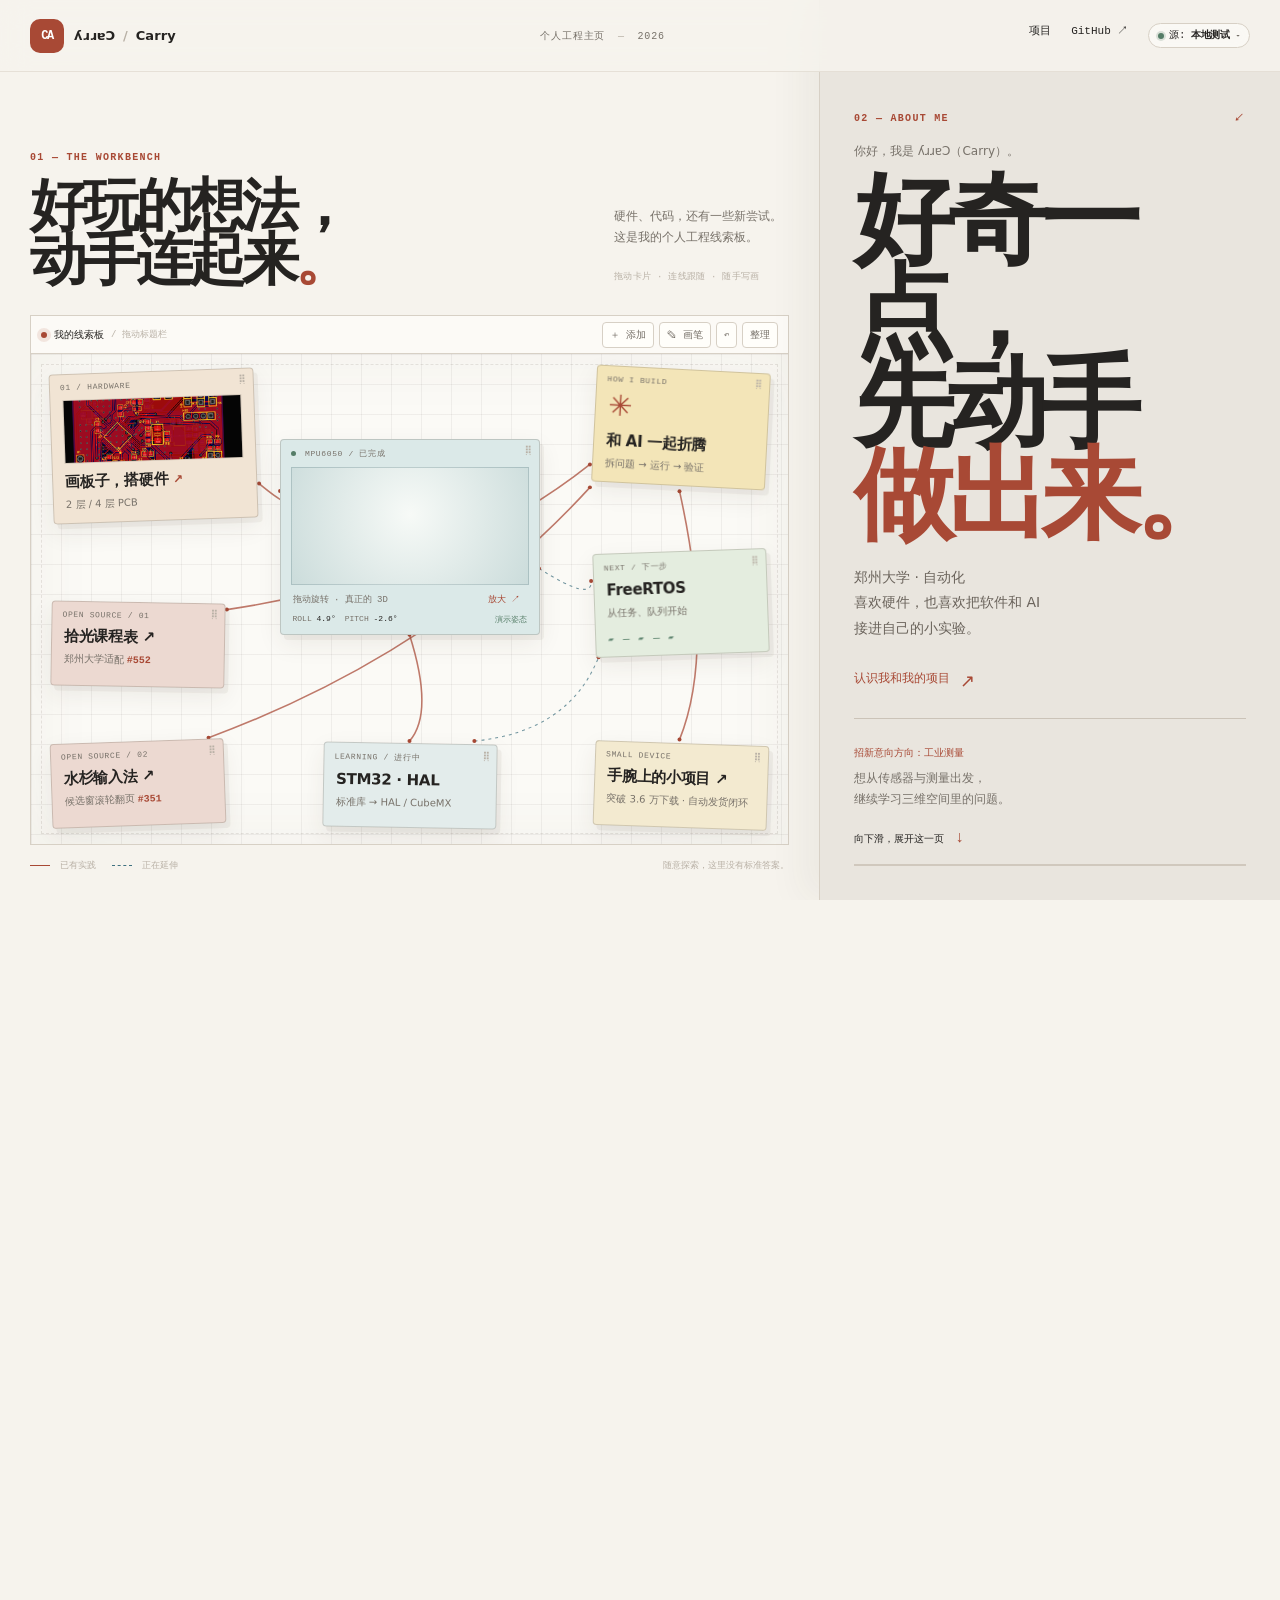
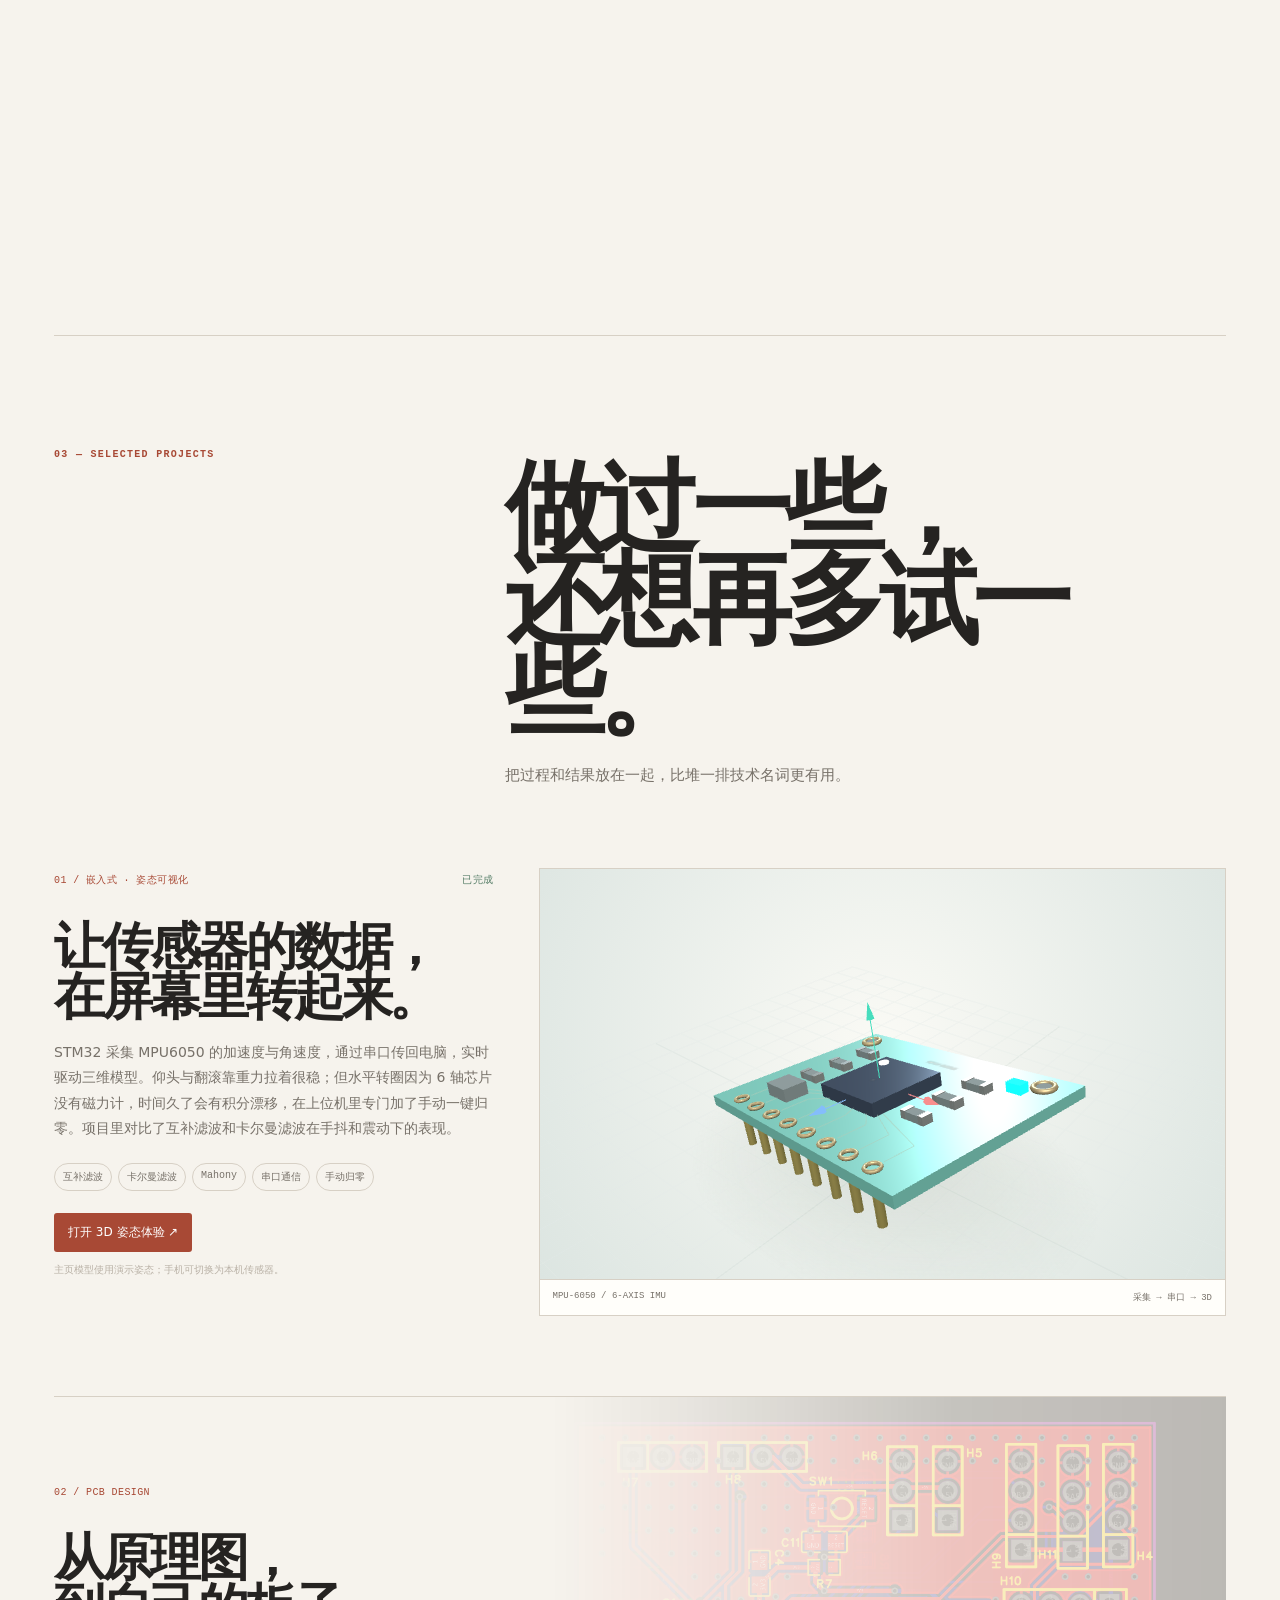
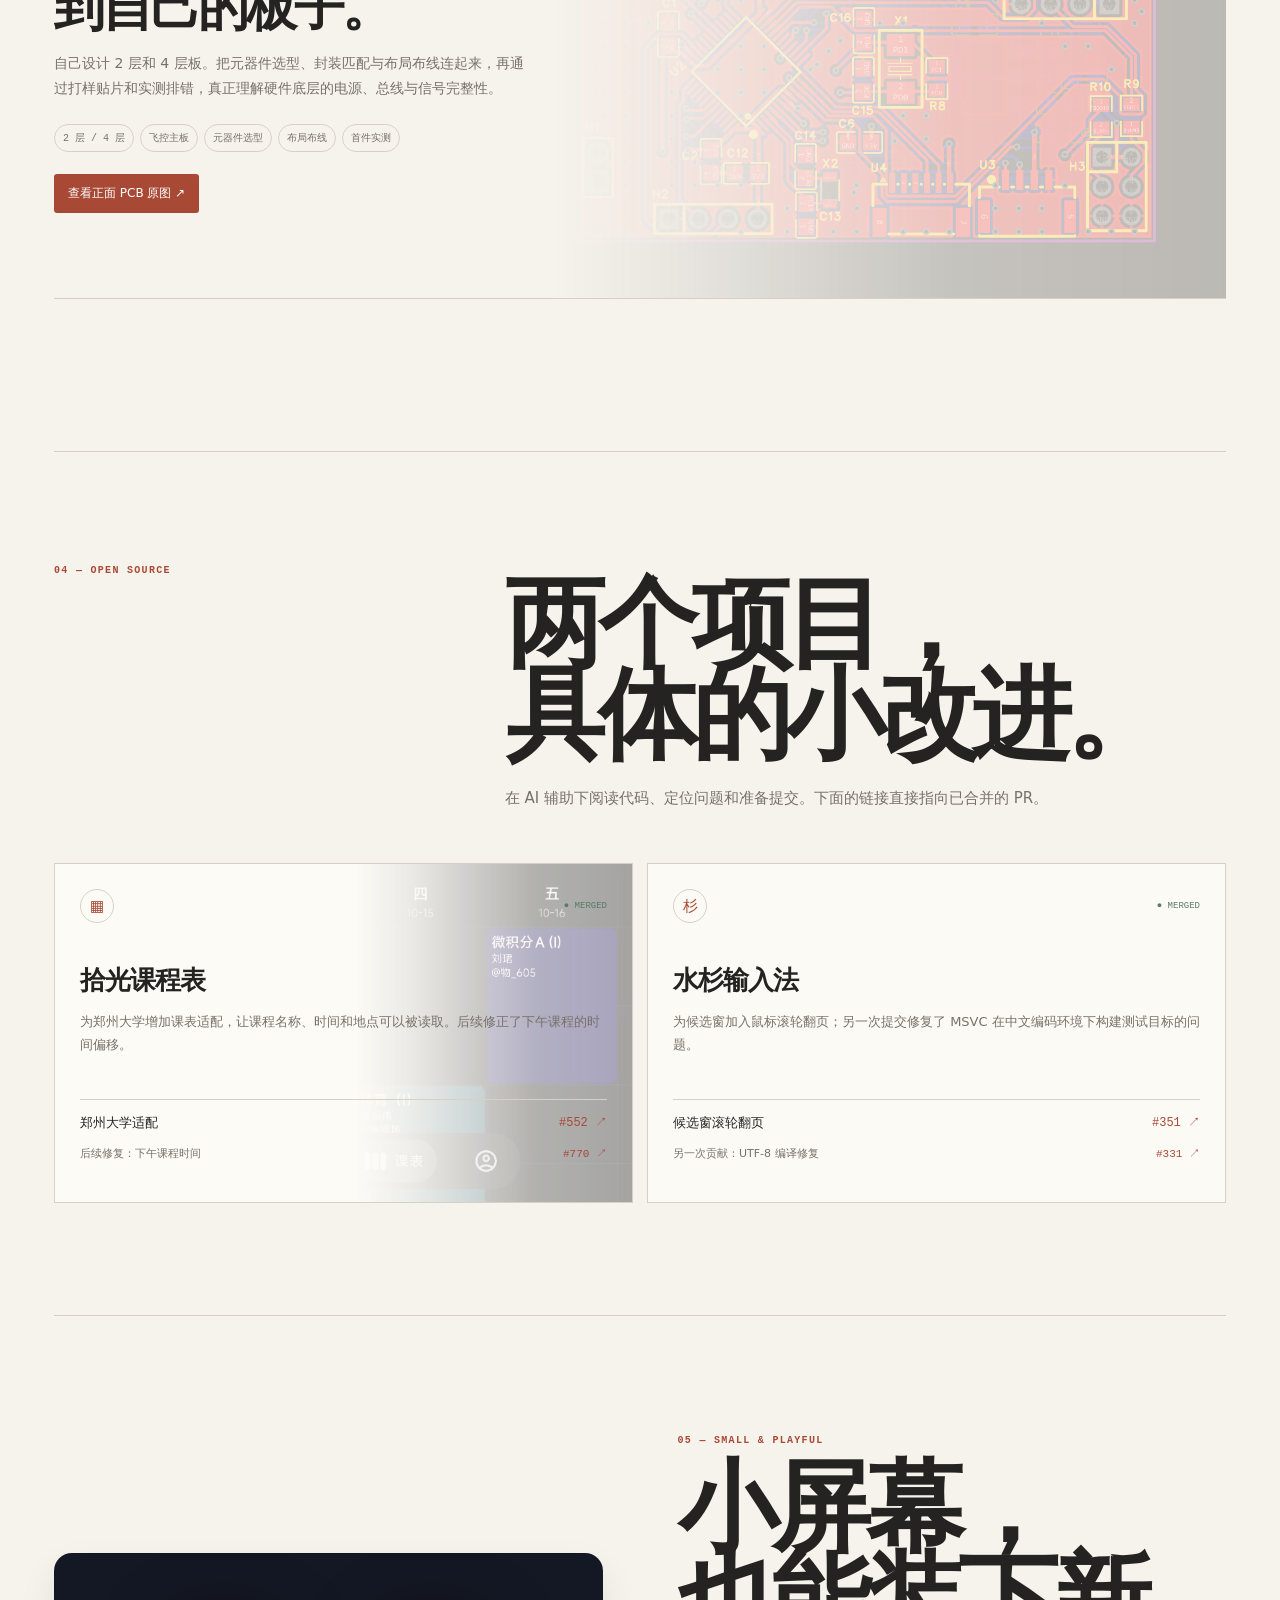
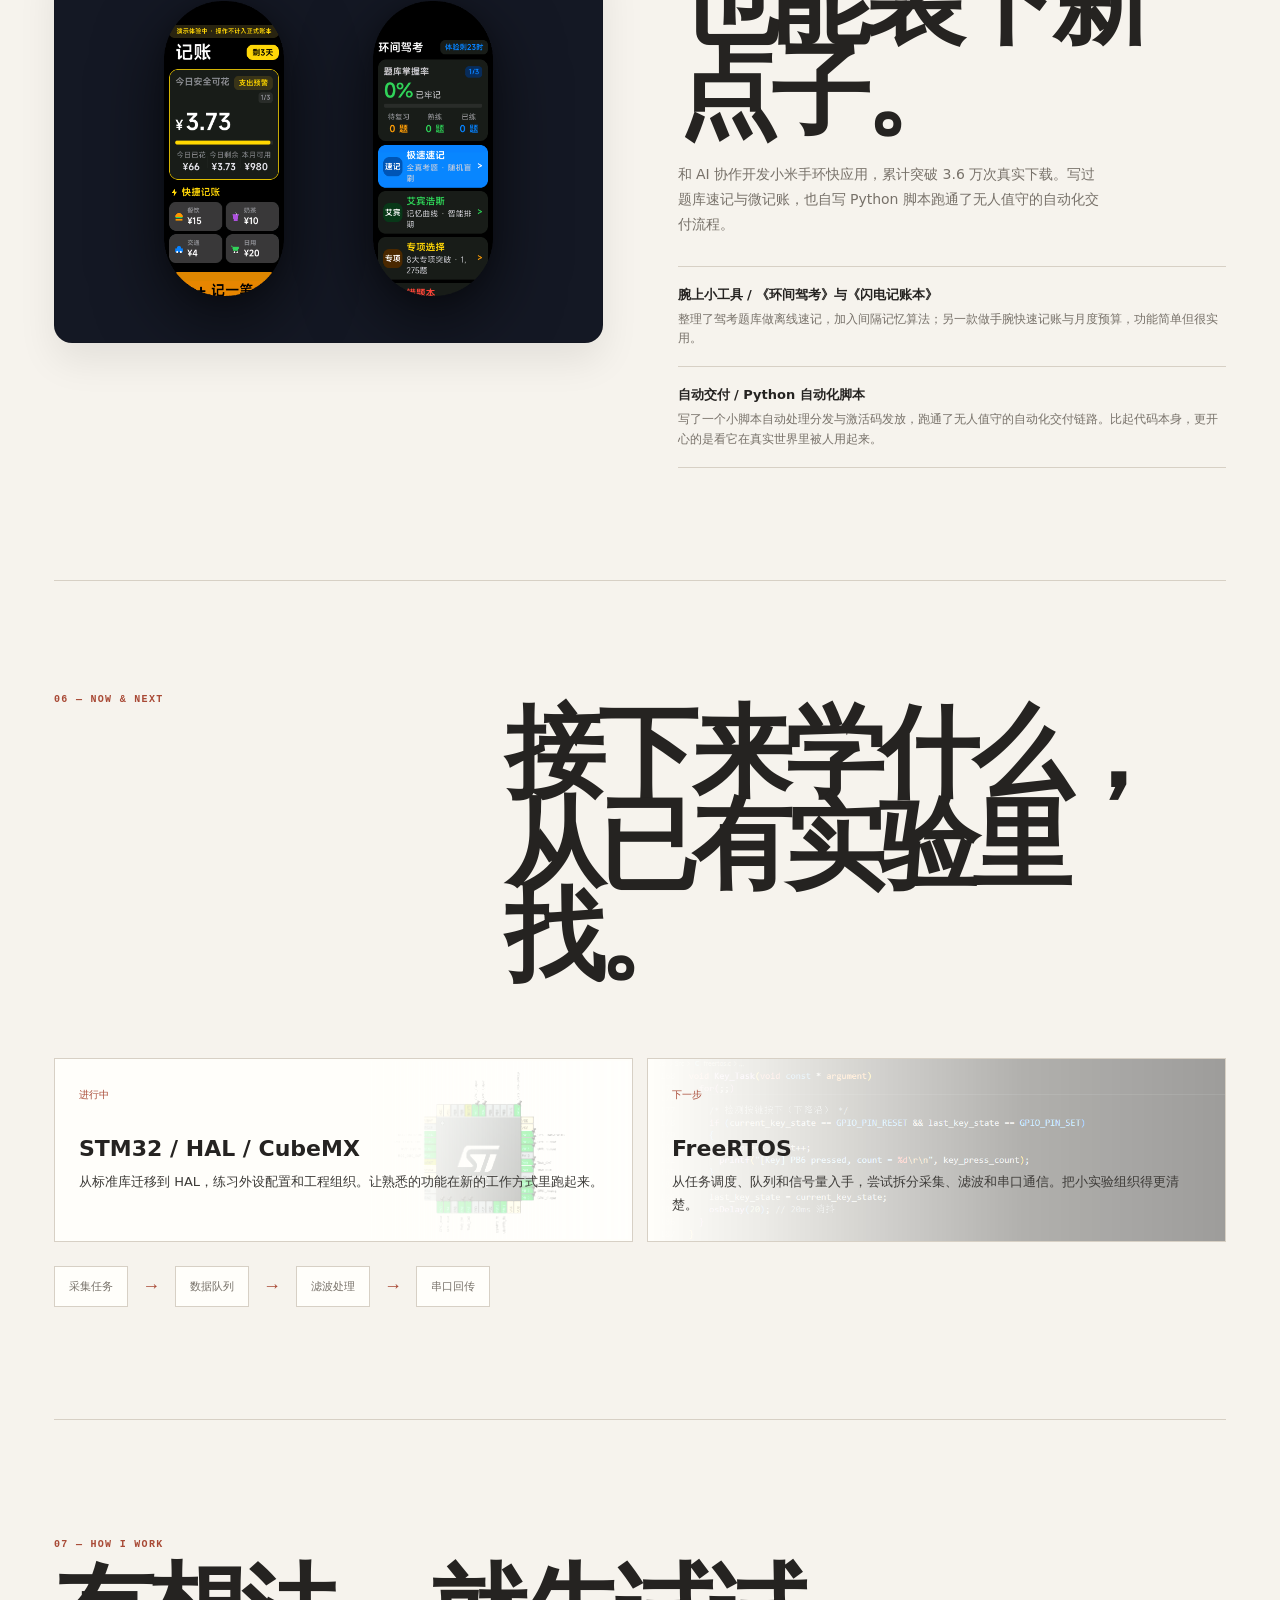
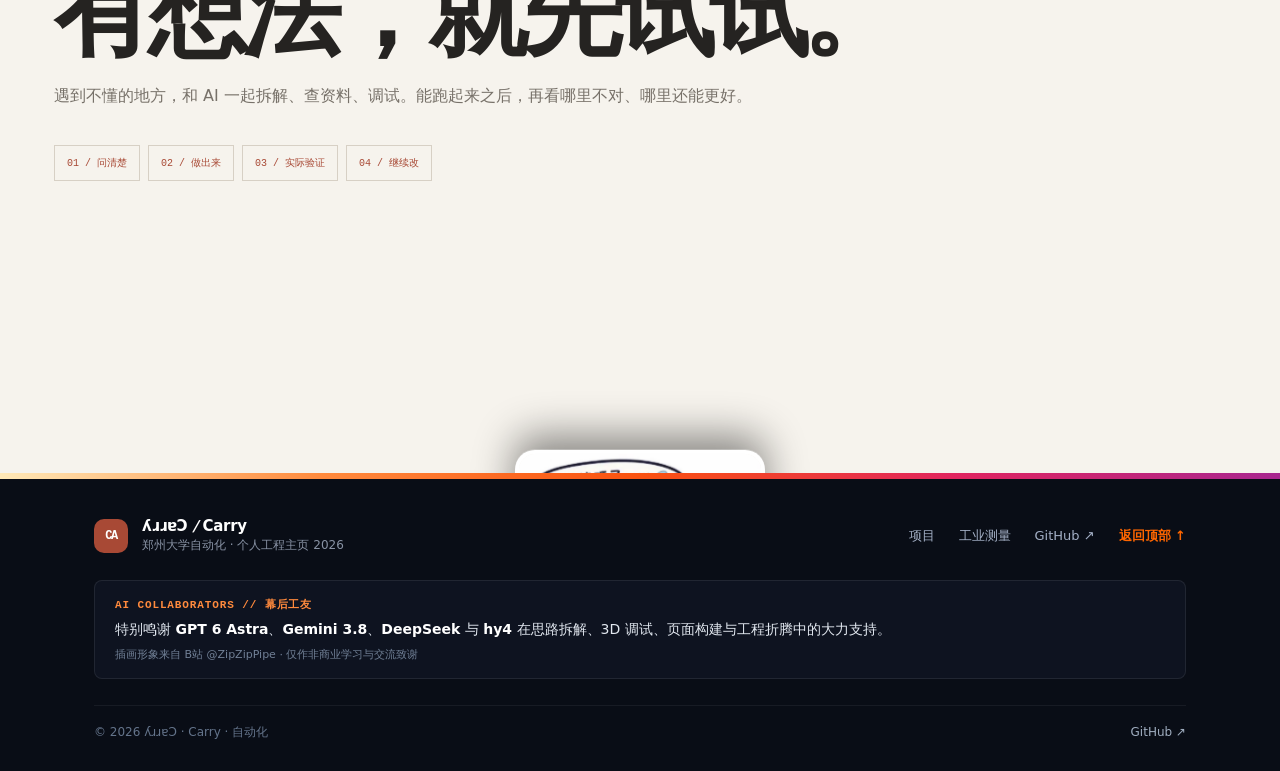
==== commit e116ec31: "feat(switcher): drop Netlify mirror (free tier capped at ~20 deploys/mo), keep GH Pages + Cloudflare" ====
--- a/index.html
+++ b/index.html
@@ -10,7 +10,7 @@
 </head>
 <body>
 <a class="skip" href="#projects">跳到项目内容</a>
-<header class="site-header"><a href="#top" class="brand"><span class="brand-symbol">CA</span><span>ʎɹɹɐƆ <i>/</i> Carry</span></a><span class="header-center">个人工程主页 <span>—</span> 2026</span><nav><a href="#projects">项目</a><a href="https://github.com/LilyCarry" target="_blank" rel="noopener">GitHub ↗</a><div class="node-switcher" id="node-switcher"><button class="node-toggle" id="node-toggle" aria-haspopup="true" aria-expanded="false" title="切换部署镜像源"><span class="node-dot"></span><span class="node-label">源: <b id="node-current-name">GitHub</b></span><span class="node-arrow">▾</span></button><div class="node-menu" id="node-menu" hidden><div class="node-menu-head">切换镜像源 / SELECT MIRROR</div><div class="node-list"><a class="node-item" href="https://lilycarry.github.io/biped-lab-profile/" data-host="lilycarry.github.io"><div class="node-item-info"><span class="node-name">GitHub Pages</span><span class="node-desc">国际主源 · 实时构建</span></div><span class="node-tag tag-live">主源</span></a><a class="node-item" href="https://biped-lab-profile.pages.dev/" data-host="biped-lab-profile.pages.dev" data-name="Cloudflare Pages"><div class="node-item-info"><span class="node-name">Cloudflare Pages</span><span class="node-desc">全球边缘 CDN · 高速直连</span></div><span class="node-tag tag-live">实时</span></a><a class="node-item" href="https://bi-lab-pro.netlify.app/" data-host="bi-lab-pro.netlify.app" data-name="Netlify"><div class="node-item-info"><span class="node-name">Netlify</span><span class="node-desc">全冗余备用集群</span></div><span class="node-tag tag-live">实时</span></a><a class="node-item is-placeholder" href="javascript:void(0)" data-target="#" data-name="AliCloud 专线"><div class="node-item-info"><span class="node-name">AliCloud 专线</span><span class="node-desc">国内云主机 · 物理冷备</span></div><span class="node-tag tag-placeholder">内部备用</span></a></div></div></div></nav></header>
+<header class="site-header"><a href="#top" class="brand"><span class="brand-symbol">CA</span><span>ʎɹɹɐƆ <i>/</i> Carry</span></a><span class="header-center">个人工程主页 <span>—</span> 2026</span><nav><a href="#projects">项目</a><a href="https://github.com/LilyCarry" target="_blank" rel="noopener">GitHub ↗</a><div class="node-switcher" id="node-switcher"><button class="node-toggle" id="node-toggle" aria-haspopup="true" aria-expanded="false" title="切换部署镜像源"><span class="node-dot"></span><span class="node-label">源: <b id="node-current-name">GitHub</b></span><span class="node-arrow">▾</span></button><div class="node-menu" id="node-menu" hidden><div class="node-menu-head">切换镜像源 / SELECT MIRROR</div><div class="node-list"><a class="node-item" href="https://lilycarry.github.io/biped-lab-profile/" data-host="lilycarry.github.io"><div class="node-item-info"><span class="node-name">GitHub Pages</span><span class="node-desc">国际主源 · 实时构建</span></div><span class="node-tag tag-live">主源</span></a><a class="node-item" href="https://biped-lab-profile.pages.dev/" data-host="biped-lab-profile.pages.dev" data-name="Cloudflare Pages"><div class="node-item-info"><span class="node-name">Cloudflare Pages</span><span class="node-desc">全球边缘 CDN · 高速直连</span></div><span class="node-tag tag-live">实时</span></a><a class="node-item is-placeholder" href="javascript:void(0)" data-target="#" data-name="AliCloud 专线"><div class="node-item-info"><span class="node-name">AliCloud 专线</span><span class="node-desc">国内云主机 · 物理冷备</span></div><span class="node-tag tag-placeholder">内部备用</span></a></div></div></div></nav></header>
 <main id="top">
 <section class="hero-track" id="hero-track" aria-label="互动线索板与个人介绍">
 <div class="hero-sticky" id="hero-sticky">
@@ -139,7 +139,6 @@
   const host = window.location.hostname.toLowerCase();
   let currentName = 'GitHub';
   if (host.includes('pages.dev')) currentName = 'Cloudflare';
-  else if (host.includes('netlify.app')) currentName = 'Netlify';
   else if (host.includes('localhost') || host.includes('127.0.0.1')) currentName = '本地测试';
   else if (host.includes('lilycarry.github.io')) currentName = 'GitHub';
   if (labelEl) labelEl.textContent = currentName;
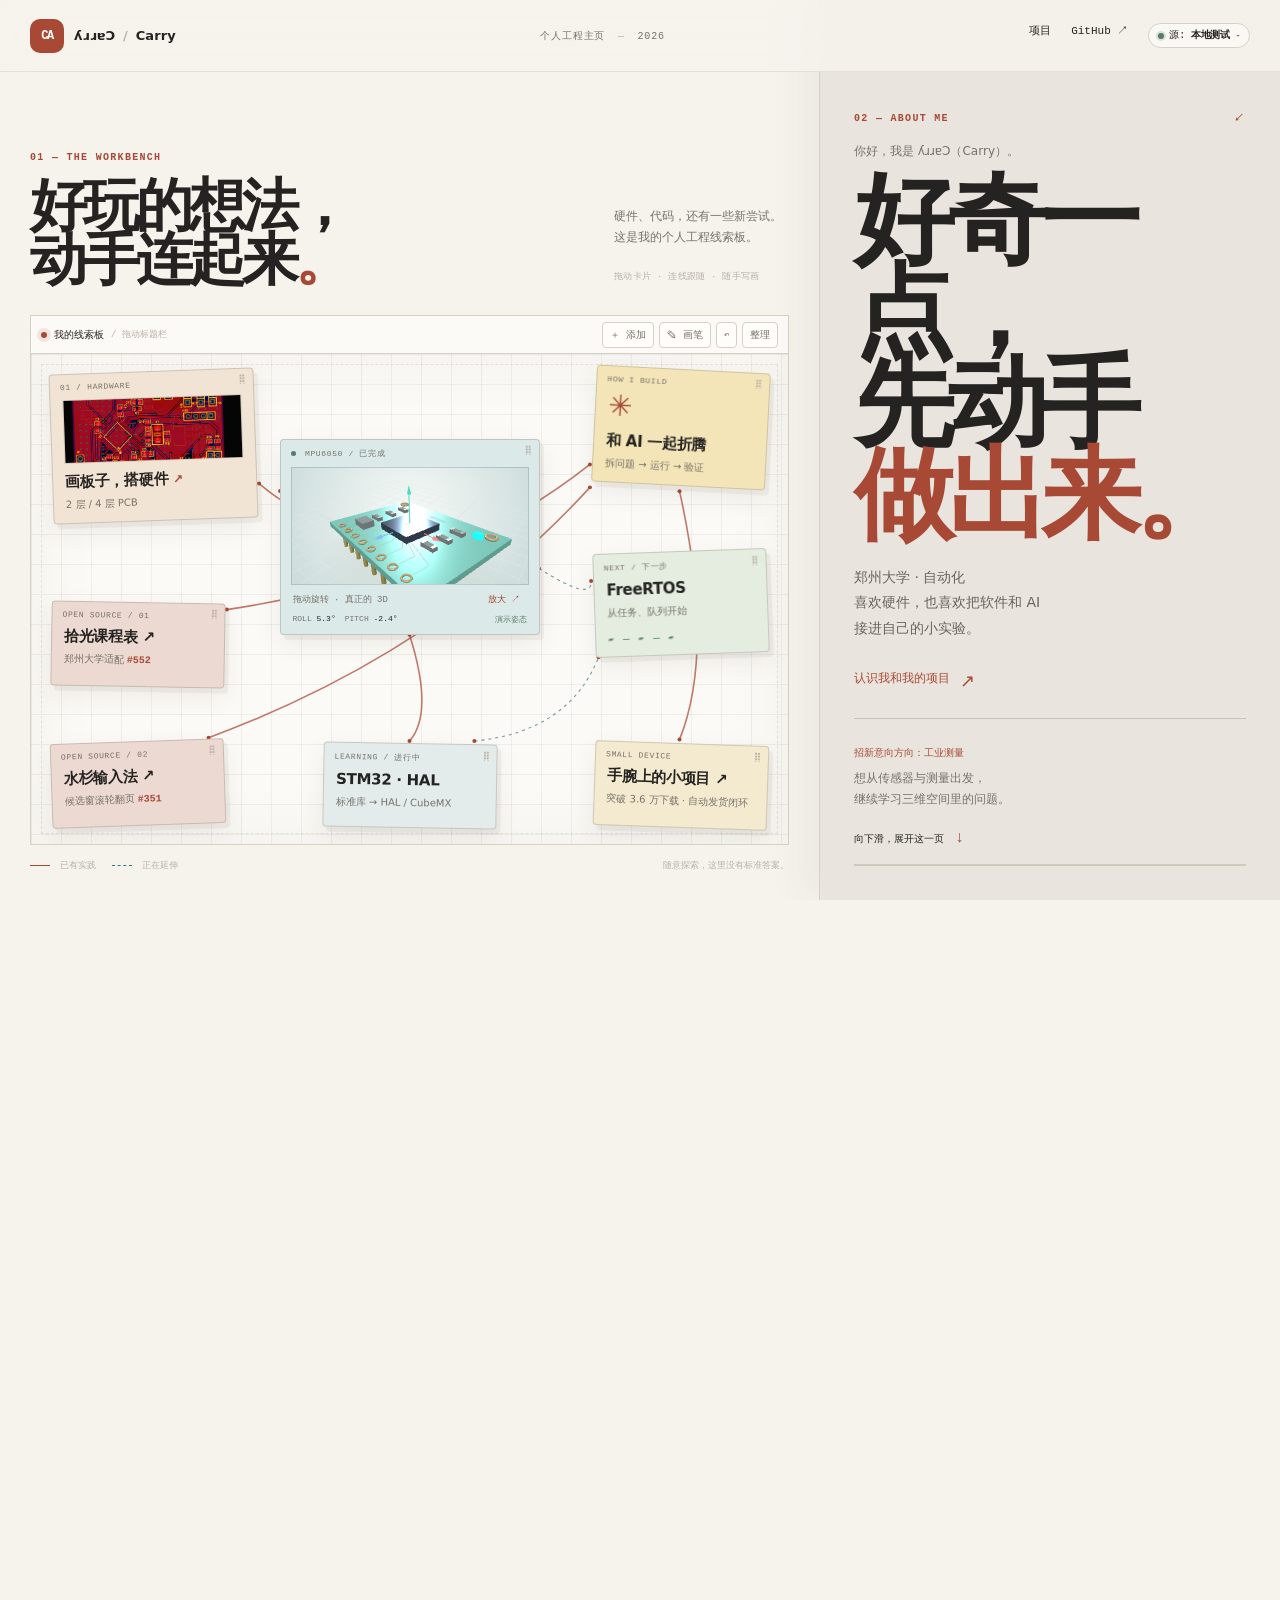
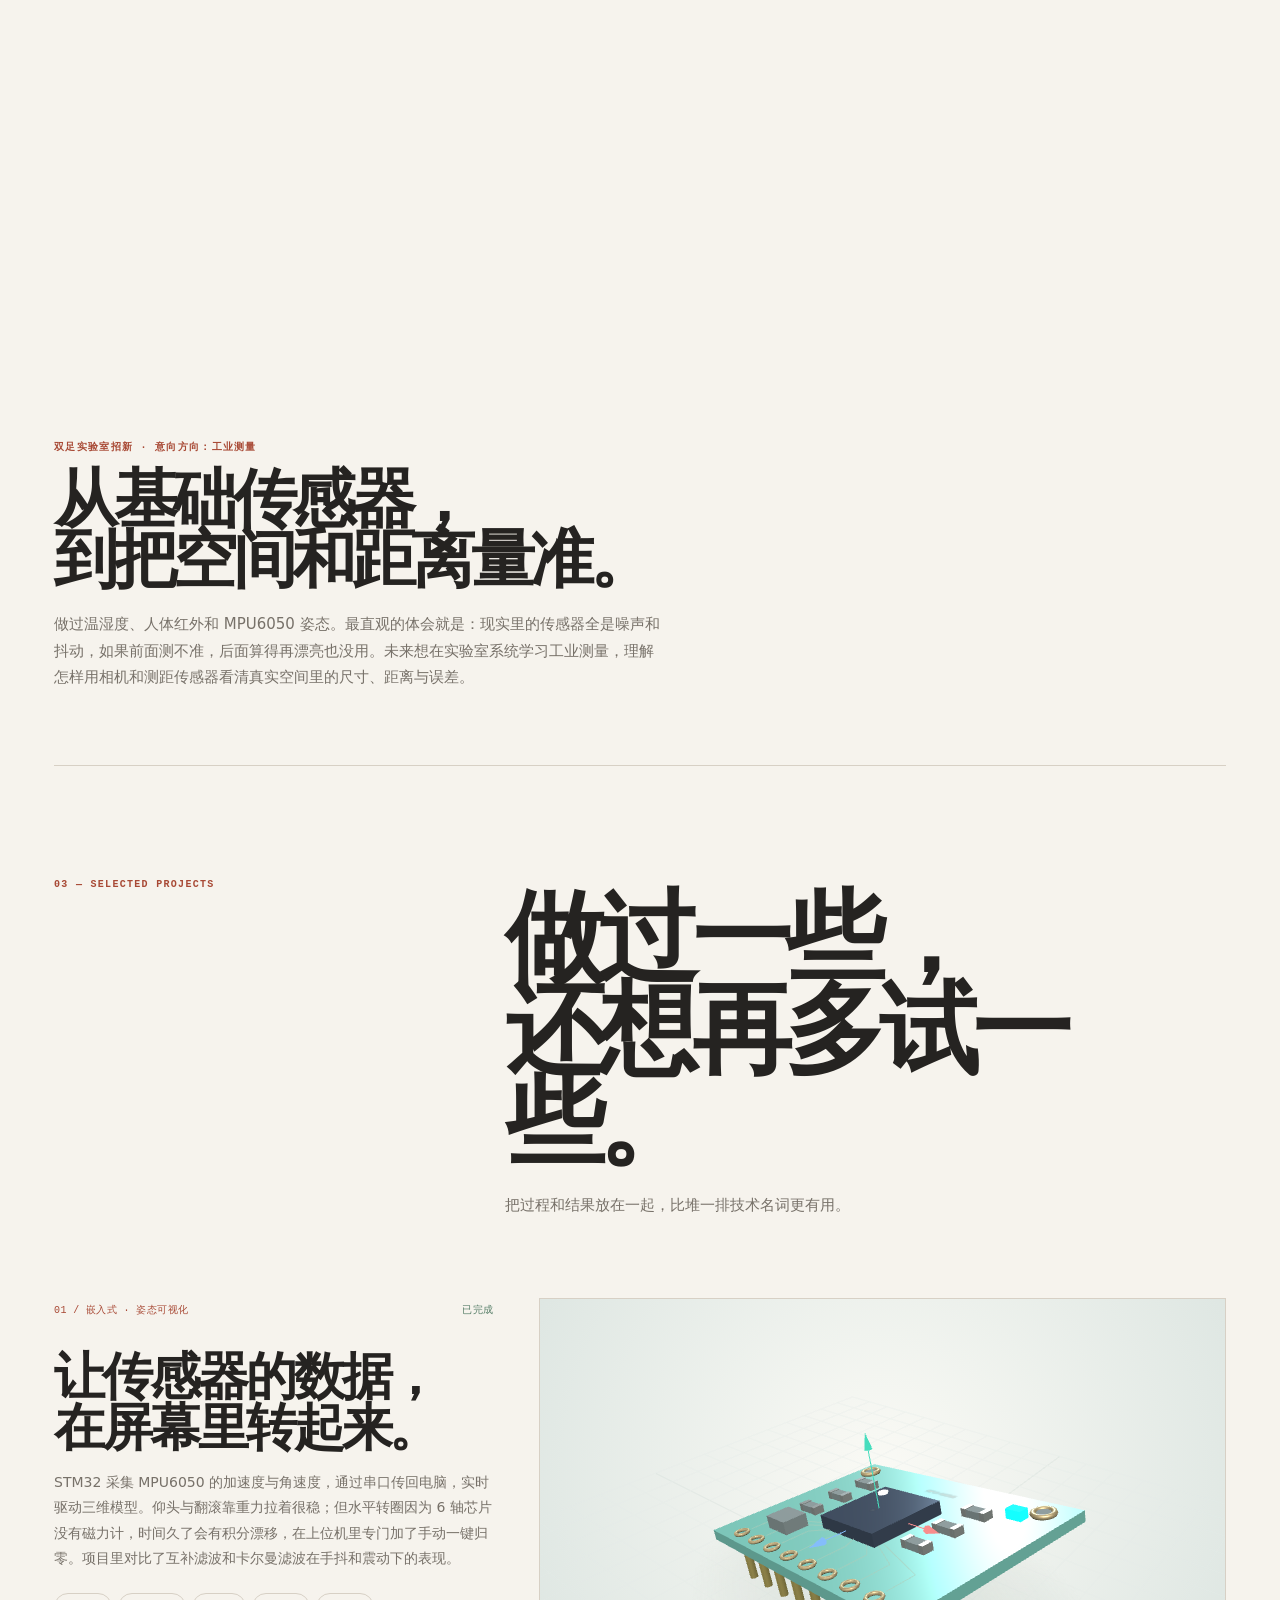
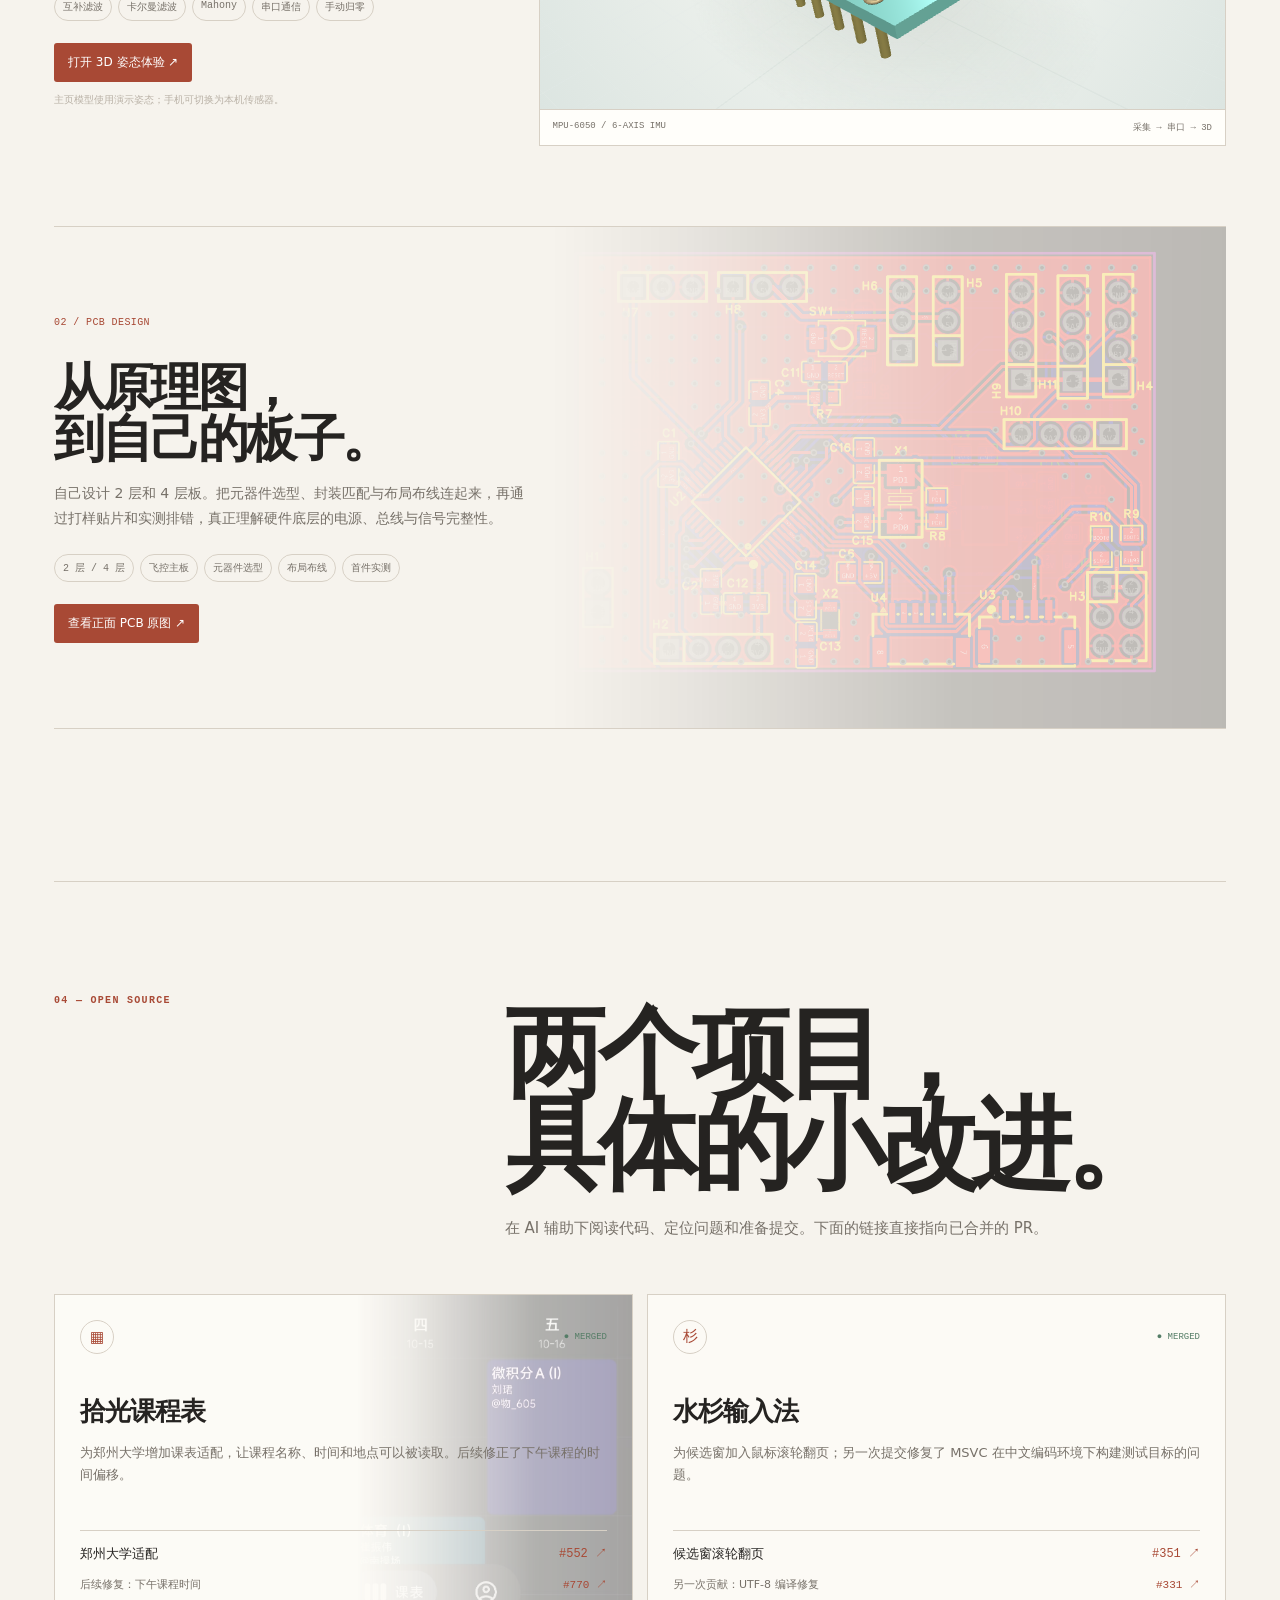
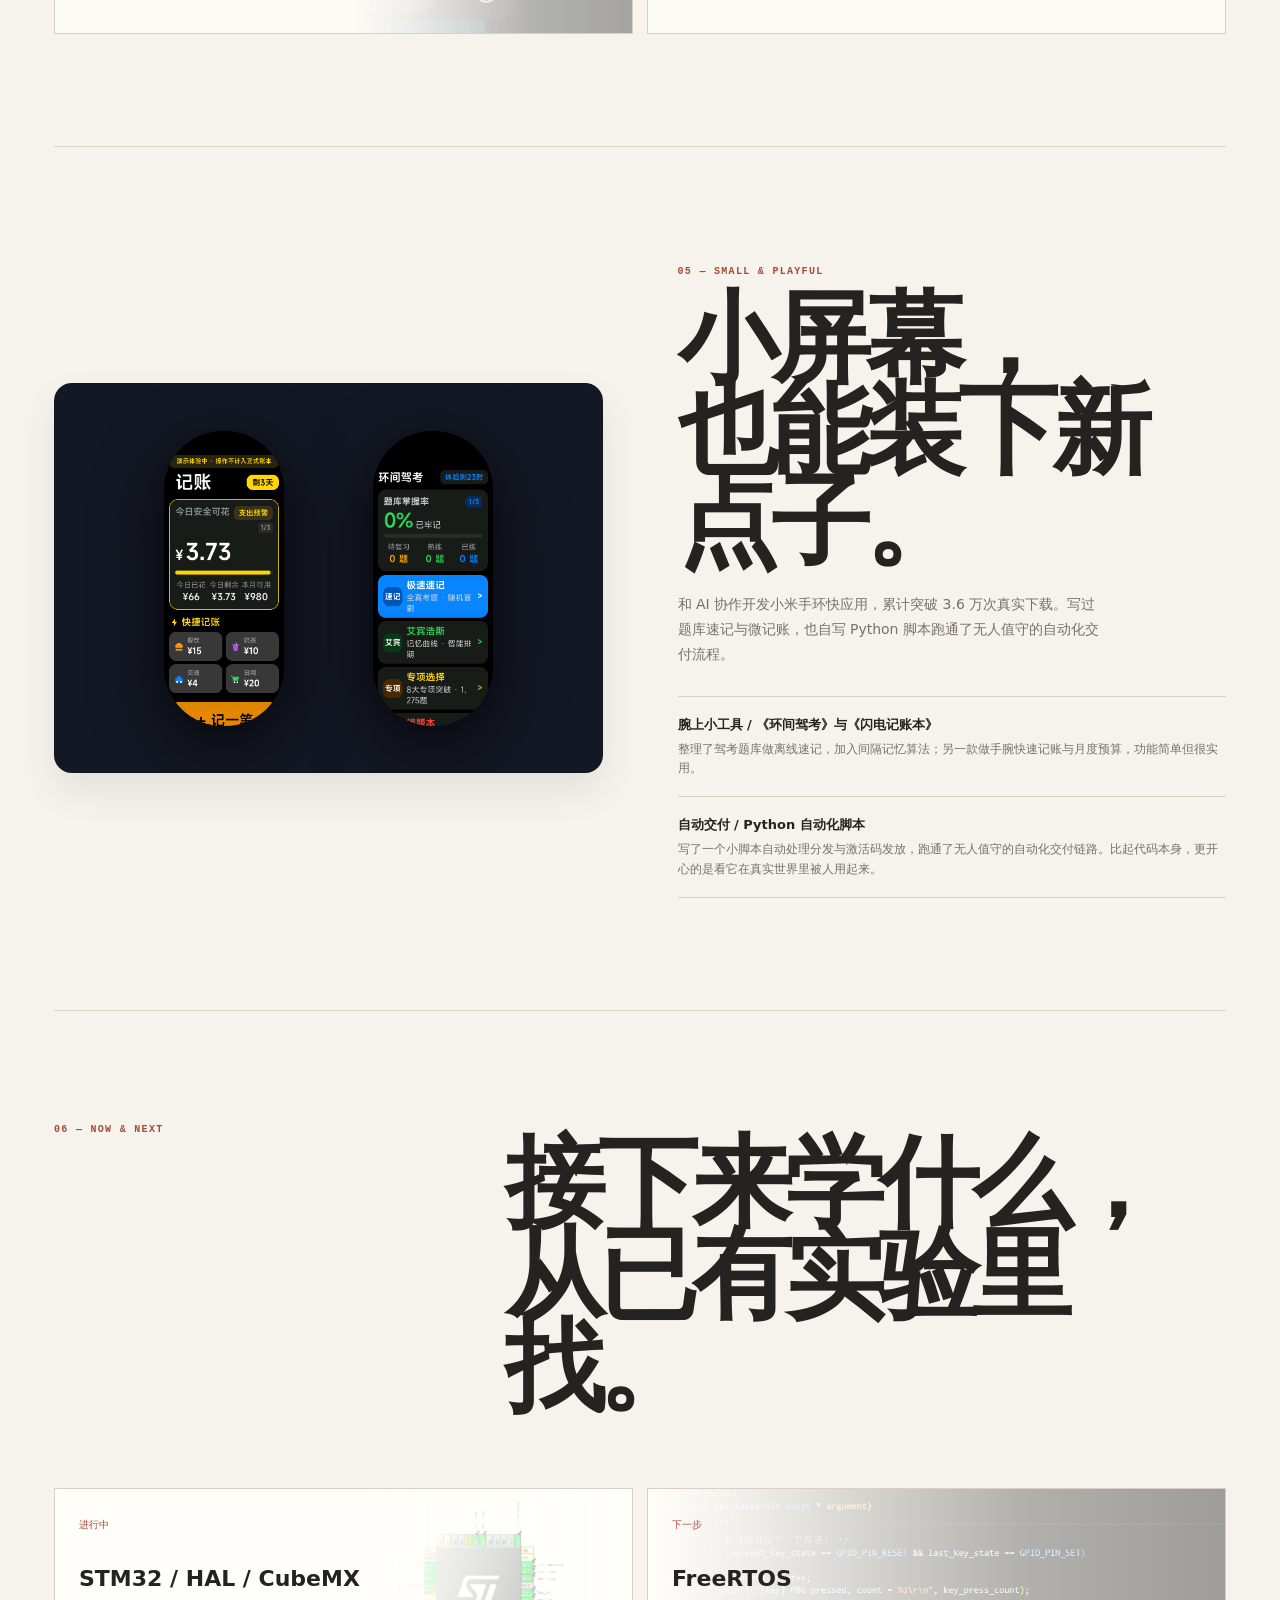
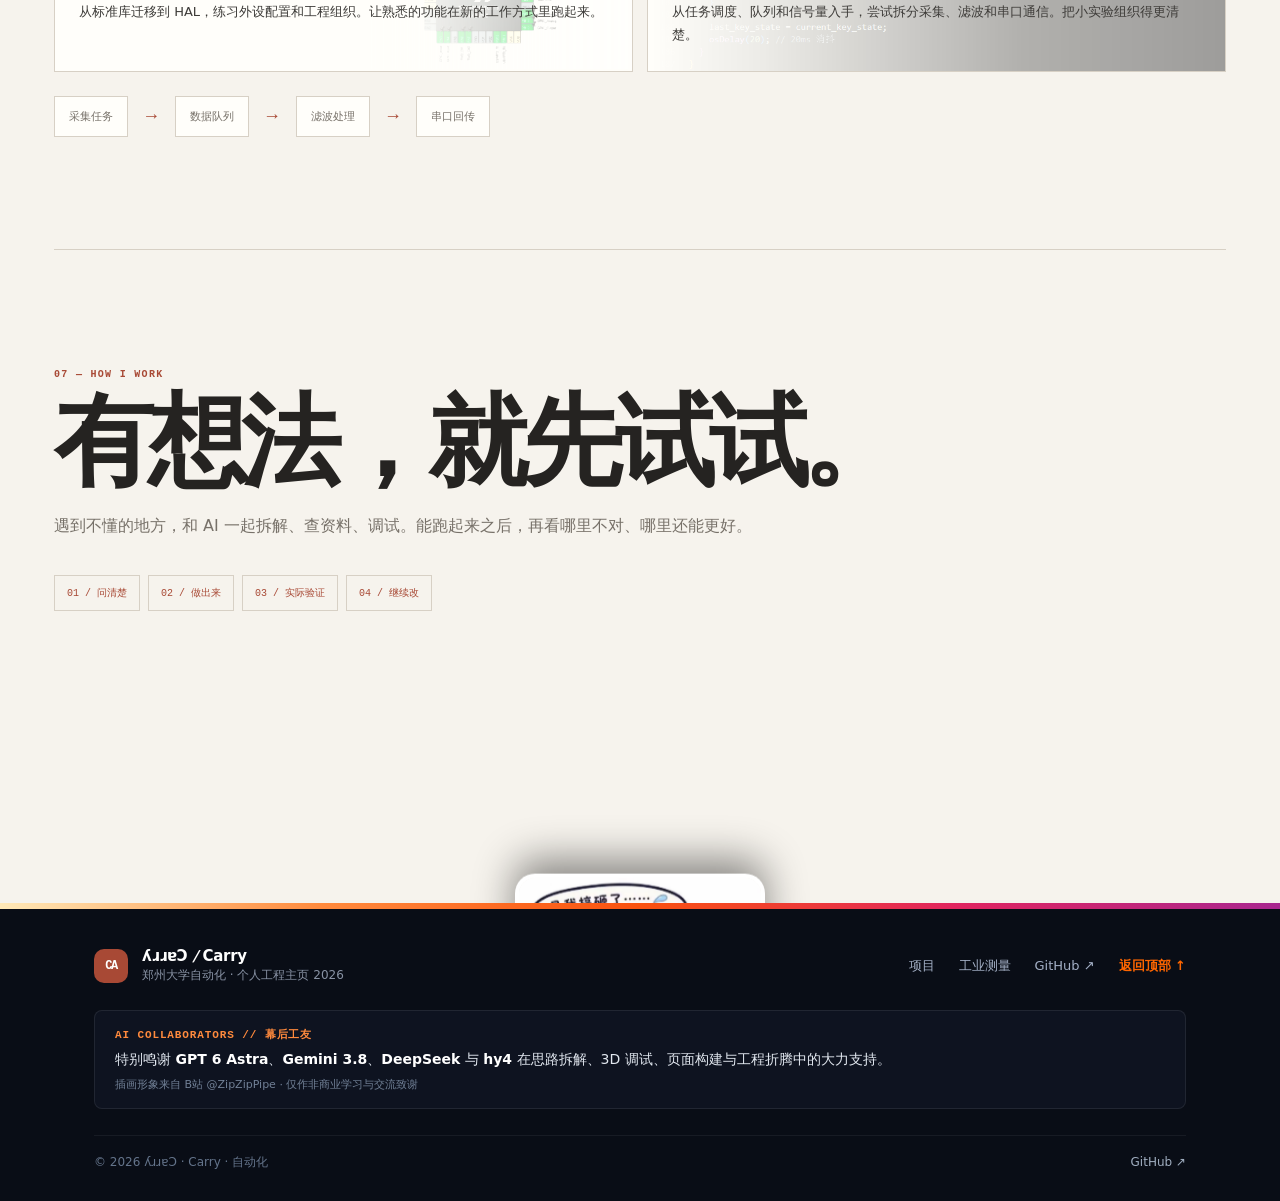
==== commit 18ae1c48: "fix(mobile): restore 01/02/03 content in direction section on mobile Mobile/tablet (<=1000px) had .p" ====
--- a/index.html
+++ b/index.html
@@ -34,7 +34,7 @@
 <div class="panel-full" id="panel-full" aria-hidden="true" inert><canvas id="pointcloud-canvas" class="pointcloud-canvas" aria-hidden="true"></canvas><div class="full-header"><span class="eyebrow">02 — A CLOSER LOOK</span><span>郑州大学自动化 · 个人工程主页</span></div><div class="full-grid"><div><span class="name-label">双足实验室招新意向 // 工业测量与 3D</span><h2><span class="nobr">工业测量</span><span>，</span><br><span class="nobr">从一个真实的</span><br><em>问题开始。</em></h2><p>做过 PCB，也把 MPU6050 的数据变成了电脑上的三维姿态。我想沿着这些实验继续学，理解怎样采集可靠的数据、看清误差，再把结果用起来。</p><a class="text-link" href="#projects">往下看具体项目 ↘</a></div><div class="full-notes"><div><span>01 / 已有实践</span><h3>跑通基础链路</h3><p>2 / 4 层 PCB 打样调试、MPU6050 姿态采集；也做过很基础的 DHT22 温湿度与红外人在雷达，用来对房间状态做简单量化。知道怎么把物理量变成数字，但也切实体会到漂移和噪声有多烦人。</p></div><div><span>02 / 为什么是测量</span><h3>看清现实的尺度</h3><p>控制的前提是测量。不管是运动体姿态还是空间重建，只要传感器测不准、有漂移，上层的决策和模型就无从谈起。</p></div><div><span>03 / 想尝试的方向</span><h3>把真实世界量准</h3><p>无论是机械臂抓零件还是机器人走平路，第一步都得先知道眼前的东西有多远、歪了多少度。未来想在实验室学习工业相机与测距传感器的标定和测量，搞明白怎么在震动和反光里把干扰滤掉，把物理世界量得稳稳当当。</p></div></div></div><div class="full-footer"><span>硬件 → 数据 → 滤波纠偏 → 三维空间</span><span>继续向下，查看项目 ↓</span></div></div>
 </aside></div></section>
 <div class="page-content">
-<section class="direction-mobile" id="direction"><span class="eyebrow">双足实验室招新 · 意向方向：工业测量</span><h2><span class="nobr">从基础传感器，</span><br><span class="nobr">到把空间和距离量准。</span></h2><p>做过温湿度、人体红外和 MPU6050 姿态。最直观的体会就是：现实里的传感器全是噪声和抖动，如果前面测不准，后面算得再漂亮也没用。未来想在实验室系统学习工业测量，理解怎样用相机和测距传感器看清真实空间里的尺寸、距离与误差。</p></section>
+<section class="direction-mobile" id="direction"><span class="eyebrow">双足实验室招新 · 意向方向：工业测量</span><h2><span class="nobr">从基础传感器，</span><br><span class="nobr">到把空间和距离量准。</span></h2><p>做过温湿度、人体红外和 MPU6050 姿态。最直观的体会就是：现实里的传感器全是噪声和抖动，如果前面测不准，后面算得再漂亮也没用。未来想在实验室系统学习工业测量，理解怎样用相机和测距传感器看清真实空间里的尺寸、距离与误差。</p><div class="direction-notes"><div class="full-notes"><div><span>01 / 已有实践</span><h3>跑通基础链路</h3><p>2 / 4 层 PCB 打样调试、MPU6050 姿态采集；也做过很基础的 DHT22 温湿度与红外人在雷达，用来对房间状态做简单量化。知道怎么把物理量变成数字，但也切实体会到漂移和噪声有多烦人。</p></div><div><span>02 / 为什么是测量</span><h3>看清现实的尺度</h3><p>控制的前提是测量。不管是运动体姿态还是空间重建，只要传感器测不准、有漂移，上层的决策和模型就无从谈起。</p></div><div><span>03 / 想尝试的方向</span><h3>把真实世界量准</h3><p>无论是机械臂抓零件还是机器人走平路，第一步都得先知道眼前的东西有多远、歪了多少度。未来想在实验室学习工业相机与测距传感器的标定和测量，搞明白怎么在震动和反光里把干扰滤掉，把物理世界量得稳稳当当。</p></div></div></div></section>
 <section class="section" id="projects"><div class="section-heading"><span class="eyebrow">03 — SELECTED PROJECTS</span><div><h2>做过一些，<br>还想再多试一些。</h2><p>把过程和结果放在一起，比堆一排技术名词更有用。</p></div></div>
 <article class="project-feature" id="imu-project"><div class="project-copy"><div class="project-meta"><span>01 / 嵌入式 · 姿态可视化</span><span class="status">已完成</span></div><h3>让传感器的数据，<br>在屏幕里转起来。</h3><p>STM32 采集 MPU6050 的加速度与角速度，通过串口传回电脑，实时驱动三维模型。仰头与翻滚靠重力拉着很稳；但水平转圈因为 6 轴芯片没有磁力计，时间久了会有积分漂移，在上位机里专门加了手动一键归零。项目里对比了互补滤波和卡尔曼滤波在手抖和震动下的表现。</p><div class="chips"><span>互补滤波</span><span>卡尔曼滤波</span><span>Mahony</span><span>串口通信</span><span>手动归零</span></div><button class="solid-button" data-model-open>打开 3D 姿态体验 ↗</button><small class="note-text">主页模型使用演示姿态；手机可切换为本机传感器。</small></div><div class="imu-illustration"><div class="project-scene" id="project-stage" aria-label="MPU6050 三维板卡预览"></div><div class="technical-caption"><span>MPU-6050 / 6-AXIS IMU</span><span>采集 → 串口 → 3D</span></div></div></article>
 <article class="pcb-feature" id="pcb-project">
--- a/assets/v2/site.css
+++ b/assets/v2/site.css
@@ -1,4 +1,4 @@
-:root{--paper:#f6f3ed;--board:#fbfaf6;--ink:#252321;--muted:#777169;--faint:#b9b1a6;--line:#d7d0c5;--red:#a84935;--red-soft:#ecd9d1;--blue:#3f7180;--blue-soft:#dbe9e8;--yellow:#d6aa42;--yellow-soft:#f3e5b8;--green:#557d67;--white:#fffefa;--shadow:0 18px 42px rgba(57,45,34,.12);--sans:Inter,ui-sans-serif,system-ui,-apple-system,BlinkMacSystemFont,"Segoe UI","PingFang SC","Microsoft YaHei",sans-serif;--mono:"SFMono-Regular",Consolas,"Liberation Mono",monospace}*{box-sizing:border-box}html{scroll-behavior:smooth}body{margin:0;background:var(--paper);color:var(--ink);font-family:var(--sans);-webkit-font-smoothing:antialiased;overflow-x:hidden}body.modal-open{overflow:hidden}button,input,textarea,select{font:inherit}button{cursor:pointer}a{color:inherit}.skip{position:fixed;z-index:100;top:-60px;left:16px;padding:10px 14px;background:var(--ink);color:#fff}.skip:focus{top:16px}.site-header{position:fixed;z-index:30;top:0;left:0;right:0;height:72px;display:flex;align-items:center;justify-content:space-between;padding:0 30px;background:rgba(246,243,237,.84);border-bottom:1px solid rgba(215,208,197,.55);backdrop-filter:blur(14px)}.brand{display:flex;align-items:center;gap:10px;text-decoration:none;font-size:13px;font-weight:750;letter-spacing:.01em}.brand i{font-style:normal;color:var(--faint);margin:0 3px}.brand-symbol{position:relative;display:grid;place-items:center;width:34px;height:34px;border-radius:10px;background:var(--red);color:#fff;font:700 12px var(--mono);letter-spacing:-.12em}.brand-symbol span{position:absolute;right:-6px;bottom:-5px;display:grid;place-items:center;width:14px;height:14px;border:2px solid var(--paper);border-radius:50%;background:var(--yellow);color:var(--ink);font:700 10px var(--sans);letter-spacing:0}.header-center{color:var(--muted);font:10px var(--mono);letter-spacing:.08em;text-transform:uppercase}.header-center span{color:var(--faint);padding:0 6px}.site-header nav{display:flex;gap:20px;font:11px var(--mono)}.site-header nav a{text-decoration:none}.site-header nav a:hover{color:var(--red)}.eyebrow{color:var(--red);font:700 10px/1.4 var(--mono);letter-spacing:.13em;text-transform:uppercase}.hero-track{position:relative;height:215svh}.hero-sticky{position:sticky;top:0;height:100svh;min-height:680px;overflow:hidden}.workbench{position:absolute;inset:0 auto 0 0;width:64%;padding:105px 30px 28px;background:var(--paper);transition:opacity .08s linear}.board-intro{position:absolute;z-index:4;top:105px;left:30px;right:30px;height:200px;display:flex;align-items:flex-start;justify-content:space-between;gap:32px;pointer-events:none}.board-intro h1{margin:13px 0 0;max-width:560px;font-size:clamp(44px,5.6vw,78px);line-height:.96;letter-spacing:-.07em}.board-intro h1 span{color:var(--red)}.intro-side{max-width:210px;padding-top:7px;color:var(--muted);font-size:12px;line-height:1.75}.intro-side p{margin:0}.hint-desktop,.hint-mobile{display:block;margin-top:22px;color:var(--faint);font:9px var(--mono);line-height:1.6;letter-spacing:.03em}.hint-mobile{display:none}.board-shell{position:absolute;inset:315px 30px 28px;min-width:0}.board-bar{position:relative;z-index:12;height:38px;display:flex;align-items:center;justify-content:space-between;gap:10px;padding:0 10px;border:1px solid var(--line);border-bottom:0;background:rgba(255,254,250,.72);font:10px var(--mono)}.board-label{display:flex;align-items:center;gap:7px;white-space:nowrap}.board-label small{color:var(--faint);font-size:9px}.live-dot{width:6px;height:6px;border-radius:50%;background:var(--red);box-shadow:0 0 0 4px rgba(168,73,53,.12)}.tools{display:flex;gap:5px}.tools button,.mobile-model{border:1px solid var(--line);border-radius:4px;background:var(--white);color:var(--muted);font:10px var(--mono);padding:5px 7px}.tools button:hover,.tools button.active,.mobile-model:hover{border-color:var(--red);color:var(--red)}.mobile-model{display:none}.board{position:relative;height:calc(100% - 65px);min-height:270px;overflow:hidden;border:1px solid var(--line);background-color:var(--board);background-image:linear-gradient(rgba(106,98,88,.08) 1px,transparent 1px),linear-gradient(90deg,rgba(106,98,88,.08) 1px,transparent 1px);background-size:30px 30px;box-shadow:inset 0 0 70px rgba(94,77,55,.06)}.board:before{content:"";position:absolute;inset:10px;border:1px dashed rgba(117,105,92,.15);pointer-events:none}.board-foot{height:27px;display:flex;align-items:end;justify-content:space-between;color:var(--faint);font:9px var(--mono)}.legend-line{display:inline-block;width:20px;margin:0 5px 2px 0;border-top:1px solid var(--red)}.legend-line.dashed{margin-left:10px;border-top-style:dashed;border-top-color:var(--blue)}#threads,#ink{position:absolute;inset:0;width:100%;height:100%}#threads{z-index:1;pointer-events:none}.connection{fill:none;stroke:#a9a096;stroke-width:1.05;opacity:.72}.connection.core{stroke:var(--red);stroke-width:1.6}.connection.future{stroke:var(--blue);stroke-dasharray:3 4}.connection-dot{fill:var(--red)}#ink{z-index:15;pointer-events:none}.draw-mode #ink{pointer-events:auto;cursor:crosshair}.clue{position:absolute;z-index:5;width:174px;min-height:85px;padding:10px 12px;border:1px solid rgba(85,73,60,.22);border-radius:4px;background:var(--white);box-shadow:4px 5px 0 rgba(87,73,53,.06),0 9px 24px rgba(61,48,36,.08);transform:rotate(var(--tilt));user-select:none;touch-action:none;transition:box-shadow .18s,border-color .18s}.clue:hover{z-index:20;border-color:var(--red);box-shadow:8px 10px 0 rgba(87,73,53,.08),0 20px 34px rgba(61,48,36,.15)}.clue.dragging{z-index:25;cursor:grabbing;transform:rotate(0);box-shadow:10px 13px 0 rgba(87,73,53,.1),0 24px 42px rgba(61,48,36,.2)}.clue-pcb{width:205px;background:#f1e4d4}.clue-imu{width:260px;padding-bottom:9px;background:var(--blue-soft)}.clue-ai{background:var(--yellow-soft)}.clue-pr{background:var(--red-soft)}.clue-learn{background:#e4eddf}.clue-hal{background:#e3eceb}.clue-band{background:#f3ead0}.drag-handle{display:flex;justify-content:space-between;align-items:center;margin:-2px -2px 8px;color:var(--muted);font:8px var(--mono);letter-spacing:.08em;cursor:grab}.drag-handle span:last-child{font-size:15px;line-height:8px;color:var(--faint);letter-spacing:-.22em}.drag-handle:active{cursor:grabbing}.clue-link{display:block;text-decoration:none}.clue-link strong{display:block;font-size:15px;line-height:1.22;letter-spacing:-.02em}.clue-link strong span{color:var(--red);font-size:12px}.clue-link small{display:block;margin-top:7px;color:var(--muted);font-size:10px;line-height:1.45}.clue-link small b{color:var(--red);font-family:var(--mono)}.clue-pcb img{display:block;width:100%;height:64px;object-fit:cover;object-position:center;border:1px solid rgba(85,73,60,.18);margin-bottom:9px;filter:saturate(.85) contrast(.96)}.tiny-dot{display:inline-block;width:5px;height:5px;margin-right:4px;border-radius:50%;background:var(--green)}.model-viewport{position:relative;height:118px;margin:2px -2px 7px;overflow:hidden;border:1px solid rgba(50,92,100,.22);background:radial-gradient(circle at 50% 40%,#f7faf7,#cbdcdb)}.model-viewport .model-loading{position:absolute;inset:0;display:grid;place-items:center;color:var(--muted);font:9px var(--mono);pointer-events:none}.model-viewport canvas,.project-scene canvas,.full-stage canvas{display:block;width:100%;height:100%}.model-caption{display:flex;justify-content:space-between;align-items:center;color:var(--muted);font:9px var(--mono)}.model-caption button{border:0;background:transparent;color:var(--red);font:9px var(--mono)}.mini-telemetry{display:flex;gap:9px;margin-top:7px;color:var(--muted);font:8px var(--mono)}.mini-telemetry b{color:var(--ink);font-weight:500}.demo-badge{margin-left:auto;color:var(--green)}.pixel-star{display:block;margin-bottom:11px;color:var(--red);font-size:29px;line-height:1}.task-icons{display:block;margin-top:12px;color:var(--green);font:11px var(--mono);letter-spacing:.1em}.note-card{position:absolute;z-index:7;width:160px;min-height:78px;padding:14px 12px 10px;border:0;background:#fff0a7;color:#5d5138;box-shadow:4px 5px 0 rgba(87,73,53,.08);font-size:12px;line-height:1.5;transform:rotate(-2deg);user-select:none;touch-action:none;cursor:grab}.note-card:before{content:"";position:absolute;top:-5px;left:40%;width:30px;height:9px;background:rgba(172,86,67,.25);transform:rotate(-3deg)}.note-card .note-icon{display:block;margin-bottom:5px;color:var(--red);font:15px var(--mono)}.note-card .note-delete{position:absolute;right:4px;top:2px;border:0;background:transparent;color:#8b754e;opacity:0}.note-card:hover .note-delete{opacity:1}.feature-panel{position:absolute;z-index:8;top:0;right:0;width:36%;height:100%;overflow:hidden;background:#e9e5de;border-left:1px solid var(--line);box-shadow:-18px 0 34px rgba(65,51,38,.05)}.panel-compact,.panel-full{height:100%;padding:112px 34px 34px}.panel-compact{display:flex;flex-direction:column}.panel-compact>.eyebrow{display:flex;justify-content:space-between}.compact-body{margin:auto 0}.name-label{color:var(--muted);font-size:12px}.compact-body h2{margin:17px 0 20px;font-size:clamp(38px,4.2vw,65px);line-height:.94;letter-spacing:-.07em}.compact-body h2 em,.panel-full h2 em{font-style:normal;color:var(--red)}.compact-body p{margin:0;color:#6b645c;font-size:14px;line-height:1.8}.panel-cta{display:inline-flex;gap:10px;margin-top:29px;color:var(--red);font-size:12px;text-decoration:none}.panel-cta span{font-size:18px}.compact-bottom{margin-top:auto;padding-top:22px;border-top:1px solid #cbc3b8;color:var(--muted)}.direction-tag{color:var(--red);font:10px var(--mono)}.compact-bottom p{margin:8px 0 18px;font-size:12px;line-height:1.7}.compact-bottom button{border:0;padding:0;background:transparent;color:var(--ink);font:10px var(--mono)}.compact-bottom button span{color:var(--red);font-size:16px;margin-left:5px}.scroll-meter{height:2px;margin-top:17px;background:#d0c8bd}.scroll-meter span{display:block;width:0;height:100%;background:var(--red);transition:width .05s}.panel-full{display:flex;flex-direction:column;opacity:0;transform:translateY(24px);pointer-events:none;transition:opacity .25s,transform .4s}.panel-full.visible{opacity:1;transform:translateY(0);pointer-events:auto}.full-header,.full-footer{display:flex;justify-content:space-between;gap:15px;color:var(--muted);font:9px var(--mono)}.full-grid{display:grid;grid-template-columns:minmax(0,1fr) minmax(230px,.72fr);gap:60px;align-items:center;max-width:980px;margin:auto 0}.full-grid h2{margin:17px 0 22px;font-size:clamp(40px,5vw,74px);line-height:.93;letter-spacing:-.07em}.full-grid>div>p{max-width:520px;color:#69625a;font-size:15px;line-height:1.8}.text-link{display:inline-flex;gap:7px;margin-top:22px;color:var(--red);font-size:12px;text-decoration:none;background:none;border:0;padding:0}.full-notes{display:grid;gap:0;border-top:1px solid #cbc3b8}.full-notes>div{padding:17px 0;border-bottom:1px solid #cbc3b8}.full-notes span{color:var(--red);font:10px var(--mono)}.full-notes h3{margin:10px 0 6px;font-size:17px}.full-notes p{margin:0;color:var(--muted);font-size:12px;line-height:1.65}.full-footer{padding-top:17px;border-top:1px solid #cbc3b8}.page-content{max-width:1240px;margin:0 auto;padding:0 34px 100px}.direction-mobile{display:none}.section{padding:112px 0;border-top:1px solid var(--line);scroll-margin-top:78px}.section-heading{display:grid;grid-template-columns:.75fr 1.35fr;gap:50px;margin-bottom:52px}.section-heading h2{margin:12px 0 0;font-size:clamp(38px,5vw,70px);line-height:.94;letter-spacing:-.07em}.section-heading p{max-width:610px;margin:18px 0 0;color:var(--muted);font-size:15px;line-height:1.75}.project-feature{display:grid;grid-template-columns:.78fr 1.22fr;gap:45px;align-items:stretch;padding:28px 0 0}.project-copy{padding-top:5px}.project-meta{display:flex;justify-content:space-between;gap:15px;color:var(--red);font:10px var(--mono);letter-spacing:.04em;text-transform:uppercase}.status{color:var(--green)}.project-copy h3{margin:34px 0 18px;font-size:clamp(30px,4vw,56px);line-height:.99;letter-spacing:-.06em}.project-copy>p{max-width:470px;color:var(--muted);font-size:14px;line-height:1.8}.chips{display:flex;flex-wrap:wrap;gap:6px;margin:22px 0}.chips span{padding:6px 8px;border:1px solid var(--line);border-radius:999px;color:var(--muted);font:10px var(--mono)}.solid-button{border:0;border-radius:3px;padding:11px 14px;background:var(--red);color:#fff;font-size:12px}.solid-button:hover{background:#8e392b}.note-text{display:block;margin-top:11px;color:var(--faint);font:10px var(--mono);line-height:1.5}.imu-illustration{min-width:0;border:1px solid var(--line);background:var(--white)}.project-scene{height:410px;background:radial-gradient(circle at 50% 42%,#fafaf5,#dce5e1)}.technical-caption{display:flex;justify-content:space-between;padding:11px 13px;border-top:1px solid var(--line);color:var(--muted);font:9px var(--mono)}.pcb-feature{display:grid;grid-template-columns:1.15fr .85fr;gap:45px;align-items:center;margin-top:112px;padding-top:28px;border-top:1px solid var(--line)}.pcb-images{display:grid;grid-template-columns:1fr 1fr;gap:10px}.pcb-images button{position:relative;padding:0;overflow:hidden;border:1px solid var(--line);background:#0b0b0b;text-align:left}.pcb-images img{display:block;width:100%;height:270px;object-fit:cover;transition:transform .3s}.pcb-images button:hover img{transform:scale(1.04)}.pcb-images span{position:absolute;left:10px;bottom:10px;padding:5px 7px;background:rgba(24,22,20,.78);color:#fff;font:10px var(--mono)}.pcb-feature .project-copy h3{font-size:clamp(30px,4vw,53px)}.pr-grid{display:grid;grid-template-columns:1fr 1fr;gap:14px}.pr-card{min-height:340px;padding:25px;border:1px solid var(--line);background:rgba(255,254,250,.7)}.pr-card:hover{border-color:var(--red);transform:translateY(-3px);transition:.2s}.pr-head{display:flex;justify-content:space-between;align-items:center}.project-icon{display:grid;place-items:center;width:34px;height:34px;border:1px solid var(--line);border-radius:50%;color:var(--red);font-size:15px}.merged{color:var(--green);font:9px var(--mono)}.pr-card h3{margin:40px 0 12px;font-size:26px;letter-spacing:-.04em}.pr-card>p{min-height:75px;color:var(--muted);font-size:13px;line-height:1.7}.pr-main{display:flex;justify-content:space-between;gap:10px;padding:14px 0;border-top:1px solid var(--line);text-decoration:none;font-size:13px}.pr-main b{color:var(--red);font:12px var(--mono)}.pr-secondary{display:flex;justify-content:space-between;gap:10px;color:var(--muted);font-size:11px;text-decoration:none}.pr-secondary span{color:var(--red);font-family:var(--mono)}.other-projects{display:grid;grid-template-columns:1fr 1fr;gap:75px;align-items:center}.band-visual{display:flex;align-items:end;justify-content:center;gap:12px;min-height:370px;padding:38px;background:#272827}.band-visual img{width:37%;max-height:270px;object-fit:contain;filter:drop-shadow(0 17px 20px rgba(0,0,0,.25))}.other-projects h2{margin:14px 0 18px;font-size:clamp(37px,4.7vw,64px);line-height:.94;letter-spacing:-.07em}.other-projects>div>p{max-width:430px;color:var(--muted);font-size:14px;line-height:1.8}.small-experiments{display:grid;gap:17px;margin-top:28px;padding-top:17px;border-top:1px solid var(--line)}.small-experiments div{padding-bottom:17px;border-bottom:1px solid var(--line)}.small-experiments b{font-size:13px}.small-experiments p{margin:6px 0 0;color:var(--muted);font-size:12px;line-height:1.65}.learning-grid{display:grid;grid-template-columns:1fr 1fr;gap:14px}.learning-grid article{padding:24px;border:1px solid var(--line);background:var(--white)}.tag{display:inline-block;color:var(--red);font:10px var(--mono)}.learning-grid h3{margin:34px 0 10px;font-size:22px}.learning-grid p{margin:0;color:var(--muted);font-size:13px;line-height:1.75}.task-flow{display:flex;align-items:center;gap:18px;margin-top:24px;color:var(--muted);font:11px var(--mono)}.task-flow span{padding:12px 14px;border:1px solid var(--line);background:var(--white)}.task-flow i{color:var(--red);font-style:normal;font-size:18px}.approach h2{margin:18px 0;font-size:clamp(42px,6vw,88px);line-height:.95;letter-spacing:-.08em}.approach>p{max-width:720px;color:var(--muted);font-size:16px;line-height:1.8}.approach-steps{display:flex;gap:8px;flex-wrap:wrap;margin-top:35px}.approach-steps span{padding:10px 12px;border:1px solid var(--line);color:var(--red);font:10px var(--mono)}footer{display:flex;justify-content:space-between;align-items:center;gap:20px;margin-top:112px;padding-top:24px;border-top:1px solid var(--line);color:var(--muted);font-size:11px}footer .brand{color:var(--ink);font-size:12px}footer>a:last-child{color:var(--red);text-decoration:none}.model-dialog,.note-dialog,.image-dialog{width:min(900px,calc(100vw - 30px));padding:0;border:1px solid var(--line);background:var(--white);color:var(--ink);box-shadow:0 28px 80px rgba(35,29,23,.25)}.model-dialog::backdrop,.note-dialog::backdrop,.image-dialog::backdrop{background:rgba(40,34,28,.38);backdrop-filter:blur(8px)}.dialog-header{display:flex;justify-content:space-between;align-items:start;gap:20px;padding:25px 26px 0}.dialog-header h2{margin:11px 0 0;font-size:32px;letter-spacing:-.06em}.close{width:32px;height:32px;border:1px solid var(--line);border-radius:50%;background:transparent;color:var(--ink);font-size:20px;line-height:1}.close:hover{border-color:var(--red);color:var(--red)}.full-stage{height:440px;margin:22px 26px 0;background:radial-gradient(circle at 50% 42%,#fafaf5,#dce5e1)}.model-control{display:flex;flex-wrap:wrap;gap:7px;padding:15px 26px 0}.model-control button{padding:8px 11px;border:1px solid var(--line);border-radius:999px;background:var(--paper);color:var(--muted);font-size:11px}.model-control button.active,.model-control button:hover{border-color:var(--red);color:var(--red)}#sensor-status{margin:13px 26px;color:var(--muted);font:11px var(--mono);line-height:1.6}.readings{display:grid;grid-template-columns:repeat(3,1fr);gap:8px;padding:0 26px 26px}.readings span{padding:12px;border:1px solid var(--line);background:var(--paper);color:var(--muted);font:10px var(--mono)}.readings b{display:block;margin-top:5px;color:var(--ink);font-size:18px;font-weight:500}.note-dialog{width:min(430px,calc(100vw - 30px))}.note-dialog form{padding-bottom:24px}.note-dialog label{display:block;margin:17px 26px 6px;color:var(--muted);font:10px var(--mono)}.note-dialog textarea,.note-dialog select{display:block;width:calc(100% - 52px);margin:0 26px;padding:9px;border:1px solid var(--line);border-radius:2px;background:var(--paper);color:var(--ink);font-size:13px}.note-dialog textarea{resize:vertical;line-height:1.5}.form-actions{display:flex;justify-content:flex-end;align-items:center;gap:12px;margin:23px 26px 0}.form-actions button:first-child{border:0;background:none;color:var(--red);font-size:11px}.note-dialog .note-text{margin:12px 26px 0}.image-dialog{width:min(1100px,calc(100vw - 30px));background:#191816;color:#fff}.image-dialog .close{position:absolute;z-index:2;top:13px;right:13px;border-color:rgba(255,255,255,.35);color:#fff}.image-dialog img{display:block;width:100%;max-height:80vh;object-fit:contain}.image-dialog p{margin:0;padding:12px 17px;color:#d4ccc0;font:11px var(--mono)}#toast{position:fixed;z-index:90;right:20px;bottom:20px;padding:10px 14px;border:1px solid var(--line);background:var(--white);box-shadow:var(--shadow);color:var(--muted);font-size:12px;opacity:0;transform:translateY(8px);pointer-events:none;transition:.2s}#toast.show{opacity:1;transform:translateY(0)}
+:root{--paper:#f6f3ed;--board:#fbfaf6;--ink:#252321;--muted:#777169;--faint:#b9b1a6;--line:#d7d0c5;--red:#a84935;--red-soft:#ecd9d1;--blue:#3f7180;--blue-soft:#dbe9e8;--yellow:#d6aa42;--yellow-soft:#f3e5b8;--green:#557d67;--white:#fffefa;--shadow:0 18px 42px rgba(57,45,34,.12);--sans:Inter,ui-sans-serif,system-ui,-apple-system,BlinkMacSystemFont,"Segoe UI","PingFang SC","Microsoft YaHei",sans-serif;--mono:"SFMono-Regular",Consolas,"Liberation Mono",monospace}*{box-sizing:border-box}html{scroll-behavior:smooth}body{margin:0;background:var(--paper);color:var(--ink);font-family:var(--sans);-webkit-font-smoothing:antialiased;overflow-x:hidden}body.modal-open{overflow:hidden}button,input,textarea,select{font:inherit}button{cursor:pointer}a{color:inherit}.skip{position:fixed;z-index:100;top:-60px;left:16px;padding:10px 14px;background:var(--ink);color:#fff}.skip:focus{top:16px}.site-header{position:fixed;z-index:30;top:0;left:0;right:0;height:72px;display:flex;align-items:center;justify-content:space-between;padding:0 30px;background:rgba(246,243,237,.84);border-bottom:1px solid rgba(215,208,197,.55);backdrop-filter:blur(14px)}.brand{display:flex;align-items:center;gap:10px;text-decoration:none;font-size:13px;font-weight:750;letter-spacing:.01em}.brand i{font-style:normal;color:var(--faint);margin:0 3px}.brand-symbol{position:relative;display:grid;place-items:center;width:34px;height:34px;border-radius:10px;background:var(--red);color:#fff;font:700 12px var(--mono);letter-spacing:-.12em}.brand-symbol span{position:absolute;right:-6px;bottom:-5px;display:grid;place-items:center;width:14px;height:14px;border:2px solid var(--paper);border-radius:50%;background:var(--yellow);color:var(--ink);font:700 10px var(--sans);letter-spacing:0}.header-center{color:var(--muted);font:10px var(--mono);letter-spacing:.08em;text-transform:uppercase}.header-center span{color:var(--faint);padding:0 6px}.site-header nav{display:flex;gap:20px;font:11px var(--mono)}.site-header nav a{text-decoration:none}.site-header nav a:hover{color:var(--red)}.eyebrow{color:var(--red);font:700 10px/1.4 var(--mono);letter-spacing:.13em;text-transform:uppercase}.hero-track{position:relative;height:215svh}.hero-sticky{position:sticky;top:0;height:100svh;min-height:680px;overflow:hidden}.workbench{position:absolute;inset:0 auto 0 0;width:64%;padding:105px 30px 28px;background:var(--paper);transition:opacity .08s linear}.board-intro{position:absolute;z-index:4;top:105px;left:30px;right:30px;height:200px;display:flex;align-items:flex-start;justify-content:space-between;gap:32px;pointer-events:none}.board-intro h1{margin:13px 0 0;max-width:560px;font-size:clamp(44px,5.6vw,78px);line-height:.96;letter-spacing:-.07em}.board-intro h1 span{color:var(--red)}.intro-side{max-width:210px;padding-top:7px;color:var(--muted);font-size:12px;line-height:1.75}.intro-side p{margin:0}.hint-desktop,.hint-mobile{display:block;margin-top:22px;color:var(--faint);font:9px var(--mono);line-height:1.6;letter-spacing:.03em}.hint-mobile{display:none}.board-shell{position:absolute;inset:315px 30px 28px;min-width:0}.board-bar{position:relative;z-index:12;height:38px;display:flex;align-items:center;justify-content:space-between;gap:10px;padding:0 10px;border:1px solid var(--line);border-bottom:0;background:rgba(255,254,250,.72);font:10px var(--mono)}.board-label{display:flex;align-items:center;gap:7px;white-space:nowrap}.board-label small{color:var(--faint);font-size:9px}.live-dot{width:6px;height:6px;border-radius:50%;background:var(--red);box-shadow:0 0 0 4px rgba(168,73,53,.12)}.tools{display:flex;gap:5px}.tools button,.mobile-model{border:1px solid var(--line);border-radius:4px;background:var(--white);color:var(--muted);font:10px var(--mono);padding:5px 7px}.tools button:hover,.tools button.active,.mobile-model:hover{border-color:var(--red);color:var(--red)}.mobile-model{display:none}.board{position:relative;height:calc(100% - 65px);min-height:270px;overflow:hidden;border:1px solid var(--line);background-color:var(--board);background-image:linear-gradient(rgba(106,98,88,.08) 1px,transparent 1px),linear-gradient(90deg,rgba(106,98,88,.08) 1px,transparent 1px);background-size:30px 30px;box-shadow:inset 0 0 70px rgba(94,77,55,.06)}.board:before{content:"";position:absolute;inset:10px;border:1px dashed rgba(117,105,92,.15);pointer-events:none}.board-foot{height:27px;display:flex;align-items:end;justify-content:space-between;color:var(--faint);font:9px var(--mono)}.legend-line{display:inline-block;width:20px;margin:0 5px 2px 0;border-top:1px solid var(--red)}.legend-line.dashed{margin-left:10px;border-top-style:dashed;border-top-color:var(--blue)}#threads,#ink{position:absolute;inset:0;width:100%;height:100%}#threads{z-index:1;pointer-events:none}.connection{fill:none;stroke:#a9a096;stroke-width:1.05;opacity:.72}.connection.core{stroke:var(--red);stroke-width:1.6}.connection.future{stroke:var(--blue);stroke-dasharray:3 4}.connection-dot{fill:var(--red)}#ink{z-index:15;pointer-events:none}.draw-mode #ink{pointer-events:auto;cursor:crosshair}.clue{position:absolute;z-index:5;width:174px;min-height:85px;padding:10px 12px;border:1px solid rgba(85,73,60,.22);border-radius:4px;background:var(--white);box-shadow:4px 5px 0 rgba(87,73,53,.06),0 9px 24px rgba(61,48,36,.08);transform:rotate(var(--tilt));user-select:none;touch-action:none;transition:box-shadow .18s,border-color .18s}.clue:hover{z-index:20;border-color:var(--red);box-shadow:8px 10px 0 rgba(87,73,53,.08),0 20px 34px rgba(61,48,36,.15)}.clue.dragging{z-index:25;cursor:grabbing;transform:rotate(0);box-shadow:10px 13px 0 rgba(87,73,53,.1),0 24px 42px rgba(61,48,36,.2)}.clue-pcb{width:205px;background:#f1e4d4}.clue-imu{width:260px;padding-bottom:9px;background:var(--blue-soft)}.clue-ai{background:var(--yellow-soft)}.clue-pr{background:var(--red-soft)}.clue-learn{background:#e4eddf}.clue-hal{background:#e3eceb}.clue-band{background:#f3ead0}.drag-handle{display:flex;justify-content:space-between;align-items:center;margin:-2px -2px 8px;color:var(--muted);font:8px var(--mono);letter-spacing:.08em;cursor:grab}.drag-handle span:last-child{font-size:15px;line-height:8px;color:var(--faint);letter-spacing:-.22em}.drag-handle:active{cursor:grabbing}.clue-link{display:block;text-decoration:none}.clue-link strong{display:block;font-size:15px;line-height:1.22;letter-spacing:-.02em}.clue-link strong span{color:var(--red);font-size:12px}.clue-link small{display:block;margin-top:7px;color:var(--muted);font-size:10px;line-height:1.45}.clue-link small b{color:var(--red);font-family:var(--mono)}.clue-pcb img{display:block;width:100%;height:64px;object-fit:cover;object-position:center;border:1px solid rgba(85,73,60,.18);margin-bottom:9px;filter:saturate(.85) contrast(.96)}.tiny-dot{display:inline-block;width:5px;height:5px;margin-right:4px;border-radius:50%;background:var(--green)}.model-viewport{position:relative;height:118px;margin:2px -2px 7px;overflow:hidden;border:1px solid rgba(50,92,100,.22);background:radial-gradient(circle at 50% 40%,#f7faf7,#cbdcdb)}.model-viewport .model-loading{position:absolute;inset:0;display:grid;place-items:center;color:var(--muted);font:9px var(--mono);pointer-events:none}.model-viewport canvas,.project-scene canvas,.full-stage canvas{display:block;width:100%;height:100%}.model-caption{display:flex;justify-content:space-between;align-items:center;color:var(--muted);font:9px var(--mono)}.model-caption button{border:0;background:transparent;color:var(--red);font:9px var(--mono)}.mini-telemetry{display:flex;gap:9px;margin-top:7px;color:var(--muted);font:8px var(--mono)}.mini-telemetry b{color:var(--ink);font-weight:500}.demo-badge{margin-left:auto;color:var(--green)}.pixel-star{display:block;margin-bottom:11px;color:var(--red);font-size:29px;line-height:1}.task-icons{display:block;margin-top:12px;color:var(--green);font:11px var(--mono);letter-spacing:.1em}.note-card{position:absolute;z-index:7;width:160px;min-height:78px;padding:14px 12px 10px;border:0;background:#fff0a7;color:#5d5138;box-shadow:4px 5px 0 rgba(87,73,53,.08);font-size:12px;line-height:1.5;transform:rotate(-2deg);user-select:none;touch-action:none;cursor:grab}.note-card:before{content:"";position:absolute;top:-5px;left:40%;width:30px;height:9px;background:rgba(172,86,67,.25);transform:rotate(-3deg)}.note-card .note-icon{display:block;margin-bottom:5px;color:var(--red);font:15px var(--mono)}.note-card .note-delete{position:absolute;right:4px;top:2px;border:0;background:transparent;color:#8b754e;opacity:0}.note-card:hover .note-delete{opacity:1}.feature-panel{position:absolute;z-index:8;top:0;right:0;width:36%;height:100%;overflow:hidden;background:#e9e5de;border-left:1px solid var(--line);box-shadow:-18px 0 34px rgba(65,51,38,.05)}.panel-compact,.panel-full{height:100%;padding:112px 34px 34px}.panel-compact{display:flex;flex-direction:column}.panel-compact>.eyebrow{display:flex;justify-content:space-between}.compact-body{margin:auto 0}.name-label{color:var(--muted);font-size:12px}.compact-body h2{margin:17px 0 20px;font-size:clamp(38px,4.2vw,65px);line-height:.94;letter-spacing:-.07em}.compact-body h2 em,.panel-full h2 em{font-style:normal;color:var(--red)}.compact-body p{margin:0;color:#6b645c;font-size:14px;line-height:1.8}.panel-cta{display:inline-flex;gap:10px;margin-top:29px;color:var(--red);font-size:12px;text-decoration:none}.panel-cta span{font-size:18px}.compact-bottom{margin-top:auto;padding-top:22px;border-top:1px solid #cbc3b8;color:var(--muted)}.direction-tag{color:var(--red);font:10px var(--mono)}.compact-bottom p{margin:8px 0 18px;font-size:12px;line-height:1.7}.compact-bottom button{border:0;padding:0;background:transparent;color:var(--ink);font:10px var(--mono)}.compact-bottom button span{color:var(--red);font-size:16px;margin-left:5px}.scroll-meter{height:2px;margin-top:17px;background:#d0c8bd}.scroll-meter span{display:block;width:0;height:100%;background:var(--red);transition:width .05s}.panel-full{display:flex;flex-direction:column;opacity:0;transform:translateY(24px);pointer-events:none;transition:opacity .25s,transform .4s}.panel-full.visible{opacity:1;transform:translateY(0);pointer-events:auto}.full-header,.full-footer{display:flex;justify-content:space-between;gap:15px;color:var(--muted);font:9px var(--mono)}.full-grid{display:grid;grid-template-columns:minmax(0,1fr) minmax(230px,.72fr);gap:60px;align-items:center;max-width:980px;margin:auto 0}.full-grid h2{margin:17px 0 22px;font-size:clamp(40px,5vw,74px);line-height:.93;letter-spacing:-.07em}.full-grid>div>p{max-width:520px;color:#69625a;font-size:15px;line-height:1.8}.text-link{display:inline-flex;gap:7px;margin-top:22px;color:var(--red);font-size:12px;text-decoration:none;background:none;border:0;padding:0}.full-notes{display:grid;gap:0;border-top:1px solid #cbc3b8}.full-notes>div{padding:17px 0;border-bottom:1px solid #cbc3b8}.full-notes span{color:var(--red);font:10px var(--mono)}.full-notes h3{margin:10px 0 6px;font-size:17px}.full-notes p{margin:0;color:var(--muted);font-size:12px;line-height:1.65}.full-footer{padding-top:17px;border-top:1px solid #cbc3b8}.page-content{max-width:1240px;margin:0 auto;padding:0 34px 100px}.direction-mobile{display:block;padding:100px 0 60px;scroll-margin-top:78px}.section{padding:112px 0;border-top:1px solid var(--line);scroll-margin-top:78px}.section-heading{display:grid;grid-template-columns:.75fr 1.35fr;gap:50px;margin-bottom:52px}.section-heading h2{margin:12px 0 0;font-size:clamp(38px,5vw,70px);line-height:.94;letter-spacing:-.07em}.section-heading p{max-width:610px;margin:18px 0 0;color:var(--muted);font-size:15px;line-height:1.75}.project-feature{display:grid;grid-template-columns:.78fr 1.22fr;gap:45px;align-items:stretch;padding:28px 0 0}.project-copy{padding-top:5px}.project-meta{display:flex;justify-content:space-between;gap:15px;color:var(--red);font:10px var(--mono);letter-spacing:.04em;text-transform:uppercase}.status{color:var(--green)}.project-copy h3{margin:34px 0 18px;font-size:clamp(30px,4vw,56px);line-height:.99;letter-spacing:-.06em}.project-copy>p{max-width:470px;color:var(--muted);font-size:14px;line-height:1.8}.chips{display:flex;flex-wrap:wrap;gap:6px;margin:22px 0}.chips span{padding:6px 8px;border:1px solid var(--line);border-radius:999px;color:var(--muted);font:10px var(--mono)}.solid-button{border:0;border-radius:3px;padding:11px 14px;background:var(--red);color:#fff;font-size:12px}.solid-button:hover{background:#8e392b}.note-text{display:block;margin-top:11px;color:var(--faint);font:10px var(--mono);line-height:1.5}.imu-illustration{min-width:0;border:1px solid var(--line);background:var(--white)}.project-scene{height:410px;background:radial-gradient(circle at 50% 42%,#fafaf5,#dce5e1)}.technical-caption{display:flex;justify-content:space-between;padding:11px 13px;border-top:1px solid var(--line);color:var(--muted);font:9px var(--mono)}.pcb-feature{display:grid;grid-template-columns:1.15fr .85fr;gap:45px;align-items:center;margin-top:112px;padding-top:28px;border-top:1px solid var(--line)}.pcb-images{display:grid;grid-template-columns:1fr 1fr;gap:10px}.pcb-images button{position:relative;padding:0;overflow:hidden;border:1px solid var(--line);background:#0b0b0b;text-align:left}.pcb-images img{display:block;width:100%;height:270px;object-fit:cover;transition:transform .3s}.pcb-images button:hover img{transform:scale(1.04)}.pcb-images span{position:absolute;left:10px;bottom:10px;padding:5px 7px;background:rgba(24,22,20,.78);color:#fff;font:10px var(--mono)}.pcb-feature .project-copy h3{font-size:clamp(30px,4vw,53px)}.pr-grid{display:grid;grid-template-columns:1fr 1fr;gap:14px}.pr-card{min-height:340px;padding:25px;border:1px solid var(--line);background:rgba(255,254,250,.7)}.pr-card:hover{border-color:var(--red);transform:translateY(-3px);transition:.2s}.pr-head{display:flex;justify-content:space-between;align-items:center}.project-icon{display:grid;place-items:center;width:34px;height:34px;border:1px solid var(--line);border-radius:50%;color:var(--red);font-size:15px}.merged{color:var(--green);font:9px var(--mono)}.pr-card h3{margin:40px 0 12px;font-size:26px;letter-spacing:-.04em}.pr-card>p{min-height:75px;color:var(--muted);font-size:13px;line-height:1.7}.pr-main{display:flex;justify-content:space-between;gap:10px;padding:14px 0;border-top:1px solid var(--line);text-decoration:none;font-size:13px}.pr-main b{color:var(--red);font:12px var(--mono)}.pr-secondary{display:flex;justify-content:space-between;gap:10px;color:var(--muted);font-size:11px;text-decoration:none}.pr-secondary span{color:var(--red);font-family:var(--mono)}.other-projects{display:grid;grid-template-columns:1fr 1fr;gap:75px;align-items:center}.band-visual{display:flex;align-items:end;justify-content:center;gap:12px;min-height:370px;padding:38px;background:#272827}.band-visual img{width:37%;max-height:270px;object-fit:contain;filter:drop-shadow(0 17px 20px rgba(0,0,0,.25))}.other-projects h2{margin:14px 0 18px;font-size:clamp(37px,4.7vw,64px);line-height:.94;letter-spacing:-.07em}.other-projects>div>p{max-width:430px;color:var(--muted);font-size:14px;line-height:1.8}.small-experiments{display:grid;gap:17px;margin-top:28px;padding-top:17px;border-top:1px solid var(--line)}.small-experiments div{padding-bottom:17px;border-bottom:1px solid var(--line)}.small-experiments b{font-size:13px}.small-experiments p{margin:6px 0 0;color:var(--muted);font-size:12px;line-height:1.65}.learning-grid{display:grid;grid-template-columns:1fr 1fr;gap:14px}.learning-grid article{padding:24px;border:1px solid var(--line);background:var(--white)}.tag{display:inline-block;color:var(--red);font:10px var(--mono)}.learning-grid h3{margin:34px 0 10px;font-size:22px}.learning-grid p{margin:0;color:var(--muted);font-size:13px;line-height:1.75}.task-flow{display:flex;align-items:center;gap:18px;margin-top:24px;color:var(--muted);font:11px var(--mono)}.task-flow span{padding:12px 14px;border:1px solid var(--line);background:var(--white)}.task-flow i{color:var(--red);font-style:normal;font-size:18px}.approach h2{margin:18px 0;font-size:clamp(42px,6vw,88px);line-height:.95;letter-spacing:-.08em}.approach>p{max-width:720px;color:var(--muted);font-size:16px;line-height:1.8}.approach-steps{display:flex;gap:8px;flex-wrap:wrap;margin-top:35px}.approach-steps span{padding:10px 12px;border:1px solid var(--line);color:var(--red);font:10px var(--mono)}footer{display:flex;justify-content:space-between;align-items:center;gap:20px;margin-top:112px;padding-top:24px;border-top:1px solid var(--line);color:var(--muted);font-size:11px}footer .brand{color:var(--ink);font-size:12px}footer>a:last-child{color:var(--red);text-decoration:none}.model-dialog,.note-dialog,.image-dialog{width:min(900px,calc(100vw - 30px));padding:0;border:1px solid var(--line);background:var(--white);color:var(--ink);box-shadow:0 28px 80px rgba(35,29,23,.25)}.model-dialog::backdrop,.note-dialog::backdrop,.image-dialog::backdrop{background:rgba(40,34,28,.38);backdrop-filter:blur(8px)}.dialog-header{display:flex;justify-content:space-between;align-items:start;gap:20px;padding:25px 26px 0}.dialog-header h2{margin:11px 0 0;font-size:32px;letter-spacing:-.06em}.close{width:32px;height:32px;border:1px solid var(--line);border-radius:50%;background:transparent;color:var(--ink);font-size:20px;line-height:1}.close:hover{border-color:var(--red);color:var(--red)}.full-stage{height:440px;margin:22px 26px 0;background:radial-gradient(circle at 50% 42%,#fafaf5,#dce5e1)}.model-control{display:flex;flex-wrap:wrap;gap:7px;padding:15px 26px 0}.model-control button{padding:8px 11px;border:1px solid var(--line);border-radius:999px;background:var(--paper);color:var(--muted);font-size:11px}.model-control button.active,.model-control button:hover{border-color:var(--red);color:var(--red)}#sensor-status{margin:13px 26px;color:var(--muted);font:11px var(--mono);line-height:1.6}.readings{display:grid;grid-template-columns:repeat(3,1fr);gap:8px;padding:0 26px 26px}.readings span{padding:12px;border:1px solid var(--line);background:var(--paper);color:var(--muted);font:10px var(--mono)}.readings b{display:block;margin-top:5px;color:var(--ink);font-size:18px;font-weight:500}.note-dialog{width:min(430px,calc(100vw - 30px))}.note-dialog form{padding-bottom:24px}.note-dialog label{display:block;margin:17px 26px 6px;color:var(--muted);font:10px var(--mono)}.note-dialog textarea,.note-dialog select{display:block;width:calc(100% - 52px);margin:0 26px;padding:9px;border:1px solid var(--line);border-radius:2px;background:var(--paper);color:var(--ink);font-size:13px}.note-dialog textarea{resize:vertical;line-height:1.5}.form-actions{display:flex;justify-content:flex-end;align-items:center;gap:12px;margin:23px 26px 0}.form-actions button:first-child{border:0;background:none;color:var(--red);font-size:11px}.note-dialog .note-text{margin:12px 26px 0}.image-dialog{width:min(1100px,calc(100vw - 30px));background:#191816;color:#fff}.image-dialog .close{position:absolute;z-index:2;top:13px;right:13px;border-color:rgba(255,255,255,.35);color:#fff}.image-dialog img{display:block;width:100%;max-height:80vh;object-fit:contain}.image-dialog p{margin:0;padding:12px 17px;color:#d4ccc0;font:11px var(--mono)}#toast{position:fixed;z-index:90;right:20px;bottom:20px;padding:10px 14px;border:1px solid var(--line);background:var(--white);box-shadow:var(--shadow);color:var(--muted);font-size:12px;opacity:0;transform:translateY(8px);pointer-events:none;transition:.2s}#toast.show{opacity:1;transform:translateY(0)}
 @media(max-width:1100px) and (min-width:761px){.site-header{padding:0 20px}.workbench{width:60%;padding-left:20px;padding-right:20px}.board-intro{left:20px;right:20px}.board-shell{inset-left:20px;inset-right:20px}.feature-panel{width:40%}.full-grid{gap:28px}.clue{width:148px}.clue-pcb{width:178px}.clue-imu{width:225px}.model-viewport{height:95px}.panel-compact,.panel-full{padding-left:25px;padding-right:25px}}
 @media(max-width:760px){.site-header{height:60px;padding:0 15px}.brand{font-size:12px}.brand-symbol{width:30px;height:30px}.header-center{display:none}.site-header nav{gap:10px;font-size:10px}.hero-track{height:auto}.hero-sticky{position:relative;height:auto;min-height:0;overflow:visible}.workbench{position:relative;width:100%;height:auto;min-height:740px;padding:80px 14px 22px}.board-intro{position:relative;top:auto;left:auto;right:auto;height:auto;display:block;margin:0 5px 23px}.board-intro h1{font-size:clamp(40px,12vw,62px);margin:10px 0 12px}.intro-side{max-width:530px;padding:0;font-size:13px}.hint-desktop{display:none}.hint-mobile{display:block;margin-top:13px}.board-shell{position:relative;inset:auto;height:500px}.board-bar{height:40px}.board-label small{display:none}.tools button{font-size:9px;padding:5px}.tools button:nth-child(3),.tools button:nth-child(4){display:none}.mobile-model{display:block}.board{height:calc(100% - 65px);background-size:25px 25px}.board-foot{font-size:8px}.board-foot span:last-child{display:none}.clue{width:140px;min-height:72px;padding:9px 10px}.clue-pcb{width:163px}.clue-imu{width:205px}.clue-ai{display:none}.clue-pcb img{height:47px}.model-viewport{height:91px}.clue-link strong{font-size:12px}.clue-link small{font-size:9px}.drag-handle{font-size:7px}.feature-panel{position:relative;width:100%;height:auto;min-height:650px;border:0;box-shadow:none}.panel-compact{min-height:650px;padding:61px 22px 32px}.compact-body{margin:75px 0 auto}.compact-body h2{font-size:clamp(47px,14vw,78px)}.compact-body p{font-size:13px}.panel-compact .scroll-meter{display:none}.panel-full{position:absolute;inset:0;min-height:100%;padding:61px 22px 32px}.panel-full.visible{position:relative;min-height:650px}.full-grid{display:block;margin:65px 0 auto}.full-grid h2{font-size:clamp(44px,13vw,74px)}.full-grid>div>p{font-size:14px}.full-notes{margin-top:35px}.full-footer{margin-top:35px}.page-content{padding:0 20px 72px}.direction-mobile{display:block;padding:78px 0 55px}.direction-mobile h2{margin:15px 0;font-size:clamp(36px,10vw,56px);line-height:.98;letter-spacing:-.06em}.direction-mobile p{max-width:560px;margin:0;color:var(--muted);font-size:14px;line-height:1.8}.section{padding:70px 0;scroll-margin-top:60px}.section-heading{display:block;margin-bottom:35px}.section-heading h2{font-size:clamp(40px,12vw,67px);margin-top:12px}.section-heading p{font-size:14px}.project-feature,.pcb-feature,.other-projects{display:flex;flex-direction:column;gap:30px;margin-top:0}.project-copy h3{font-size:clamp(36px,10.5vw,56px)}.project-scene{height:310px}.technical-caption{font-size:8px}.pcb-feature{margin-top:70px;padding-top:0;border-top:0}.pcb-images{width:100%}.pcb-images img{height:150px}.pcb-feature .project-copy{order:-1}.pr-grid,.learning-grid{grid-template-columns:1fr}.pr-card{min-height:0}.pr-card>p{min-height:0;margin-bottom:28px}.band-visual{width:100%;min-height:280px;padding:24px}.band-visual img{max-height:210px}.other-projects h2{font-size:clamp(41px,11vw,67px)}.task-flow{gap:6px;justify-content:space-between}.task-flow span{padding:9px 6px;font-size:9px}.task-flow i{font-size:14px}.approach h2{font-size:clamp(49px,14vw,82px)}footer{display:grid;grid-template-columns:1fr auto;margin-top:70px;line-height:1.8}footer>span{grid-column:1/-1}.model-dialog,.note-dialog,.image-dialog{width:calc(100vw - 20px)}.dialog-header{padding:20px 18px 0}.dialog-header h2{font-size:27px}.full-stage{height:310px;margin:17px 18px 0}.model-control{padding:12px 18px 0}.model-control button{font-size:10px;padding:7px 8px}.readings{padding:0 18px 18px}.image-dialog img{max-height:75vh}}
 @media(prefers-reduced-motion:reduce){*,*:before,*:after{scroll-behavior:auto!important;animation:none!important;transition:none!important}}
@@ -1046,3 +1046,79 @@
     width: 215px;
   }
 }
+
+/* 桌面端「意向方向 · 工业测量」专章 */
+/* 原本 .direction-mobile 默认 display:none，只在 <=1000px 显示，
+   导致 hero 的「认识我和我的项目」与页脚「工业测量」两个 #direction 锚点在桌面点了没反应。
+   现在改为全端可见，并给桌面补上与 .section-heading 一致的排版规格。 */
+@media (min-width: 1001px) {
+  .direction-mobile {
+    padding: 100px 0 60px;
+    scroll-margin-top: 78px;
+  }
+  .direction-mobile h2 {
+    font-size: clamp(38px, 5vw, 70px) !important;
+    line-height: 0.94 !important;
+    letter-spacing: -0.07em !important;
+    margin-top: 14px !important;
+    margin-bottom: 22px !important;
+  }
+  .direction-mobile p {
+    max-width: 610px;
+    color: var(--muted);
+    font-size: 15px;
+    line-height: 1.75;
+  }
+}
+
+/* 移动端：避免标题"到把空间和距离量准。"9 字被硬切。
+   之前 clamp(38px,10.5vw,56px) 在 360-414px 视口下 9 字 nobr 宽度 > 可用宽度,
+   第二个 span 右端被裁。用户反馈工业测量专章在手机端被吞掉。 */
+@media (max-width: 760px) {
+  .direction-mobile {
+    padding: 70px 0 50px !important;
+    scroll-margin-top: 60px !important;
+  }
+  .direction-mobile h2 {
+    font-size: clamp(28px, 8.8vw, 36px) !important;
+    line-height: 1.18 !important;
+    letter-spacing: -0.04em !important;
+    overflow-wrap: break-word;
+    word-break: normal;
+    hyphens: none;
+  }
+  .direction-mobile p {
+    font-size: 14px !important;
+    line-height: 1.75 !important;
+    max-width: 560px !important;
+  }
+}
+
+/* 移动端补回 01/02/03 —— 桌面 hero 展开面板在 <=1000px 被 display:none,
+   那三条(已有实践/为什么是测量/想尝试的方向)在手机平板上完全看不到。
+   这里在专章内放一份副本: 桌面(>1000px)隐藏, 手机平板(<=1000px)显示。
+   注意: 改动内容时 hero 面板那份和这里这份要同步改。 */
+.direction-notes {
+  display: none;
+}
+
+@media (max-width: 1000px) {
+  .direction-notes {
+    display: block;
+    margin-top: 30px;
+    max-width: 620px;
+  }
+  .direction-notes .full-notes {
+    border-top-color: var(--line);
+  }
+  .direction-notes .full-notes > div {
+    border-bottom-color: var(--line);
+  }
+  .direction-notes .full-notes h3 {
+    font-size: 16px;
+  }
+  .direction-notes .full-notes p {
+    font-size: 13px;
+    line-height: 1.7;
+  }
+}
